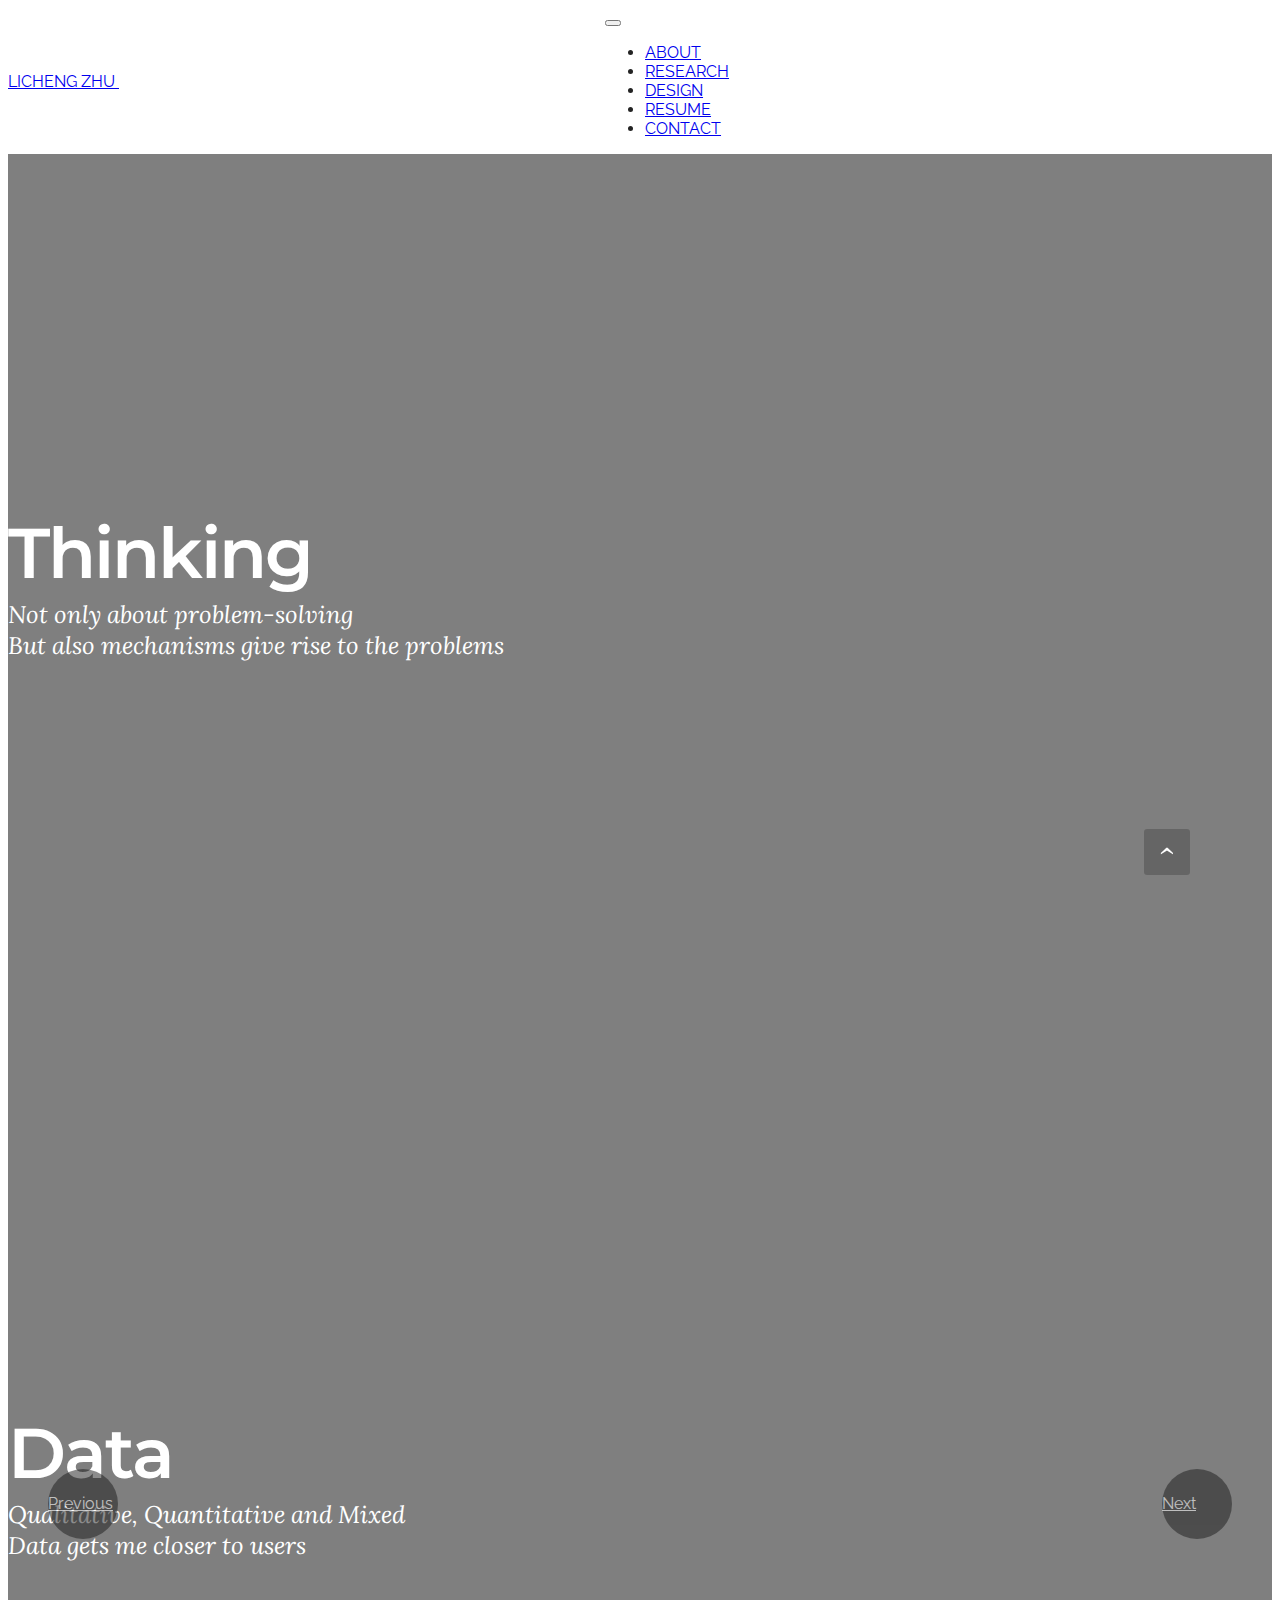
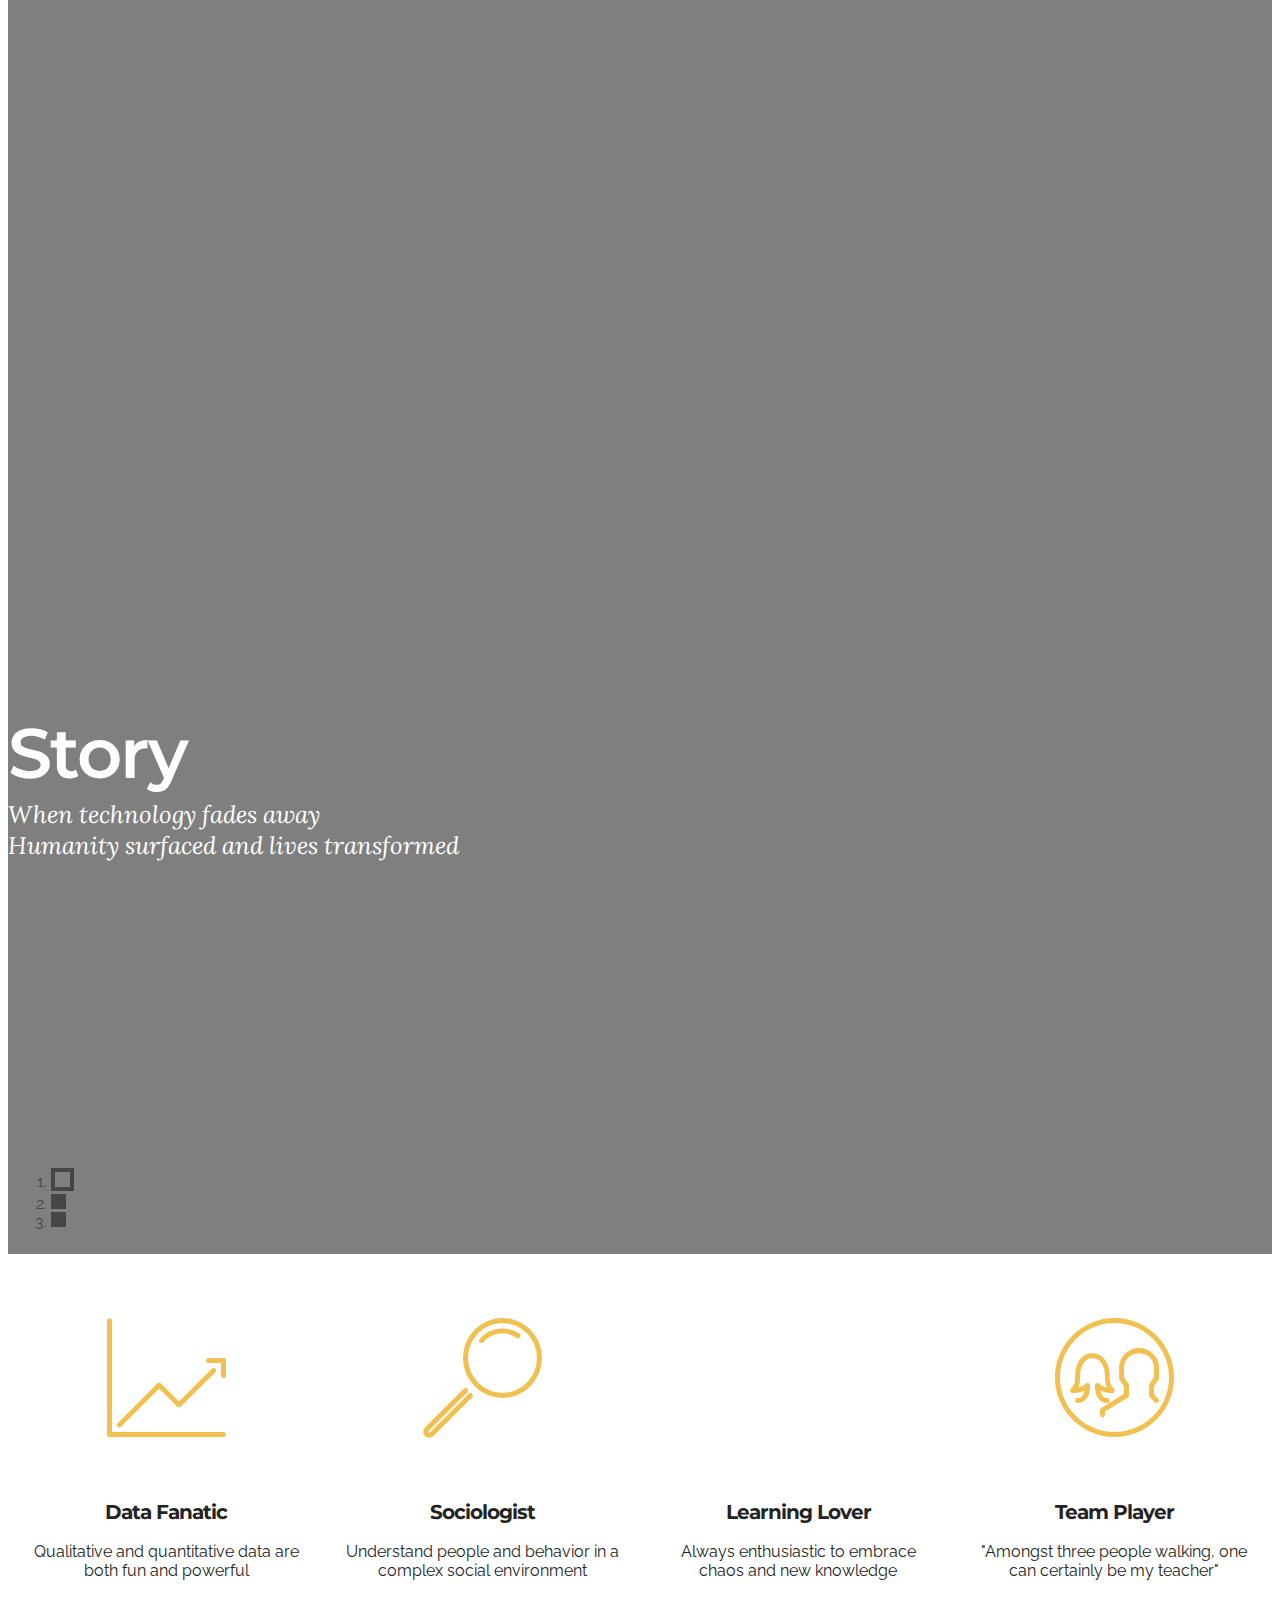
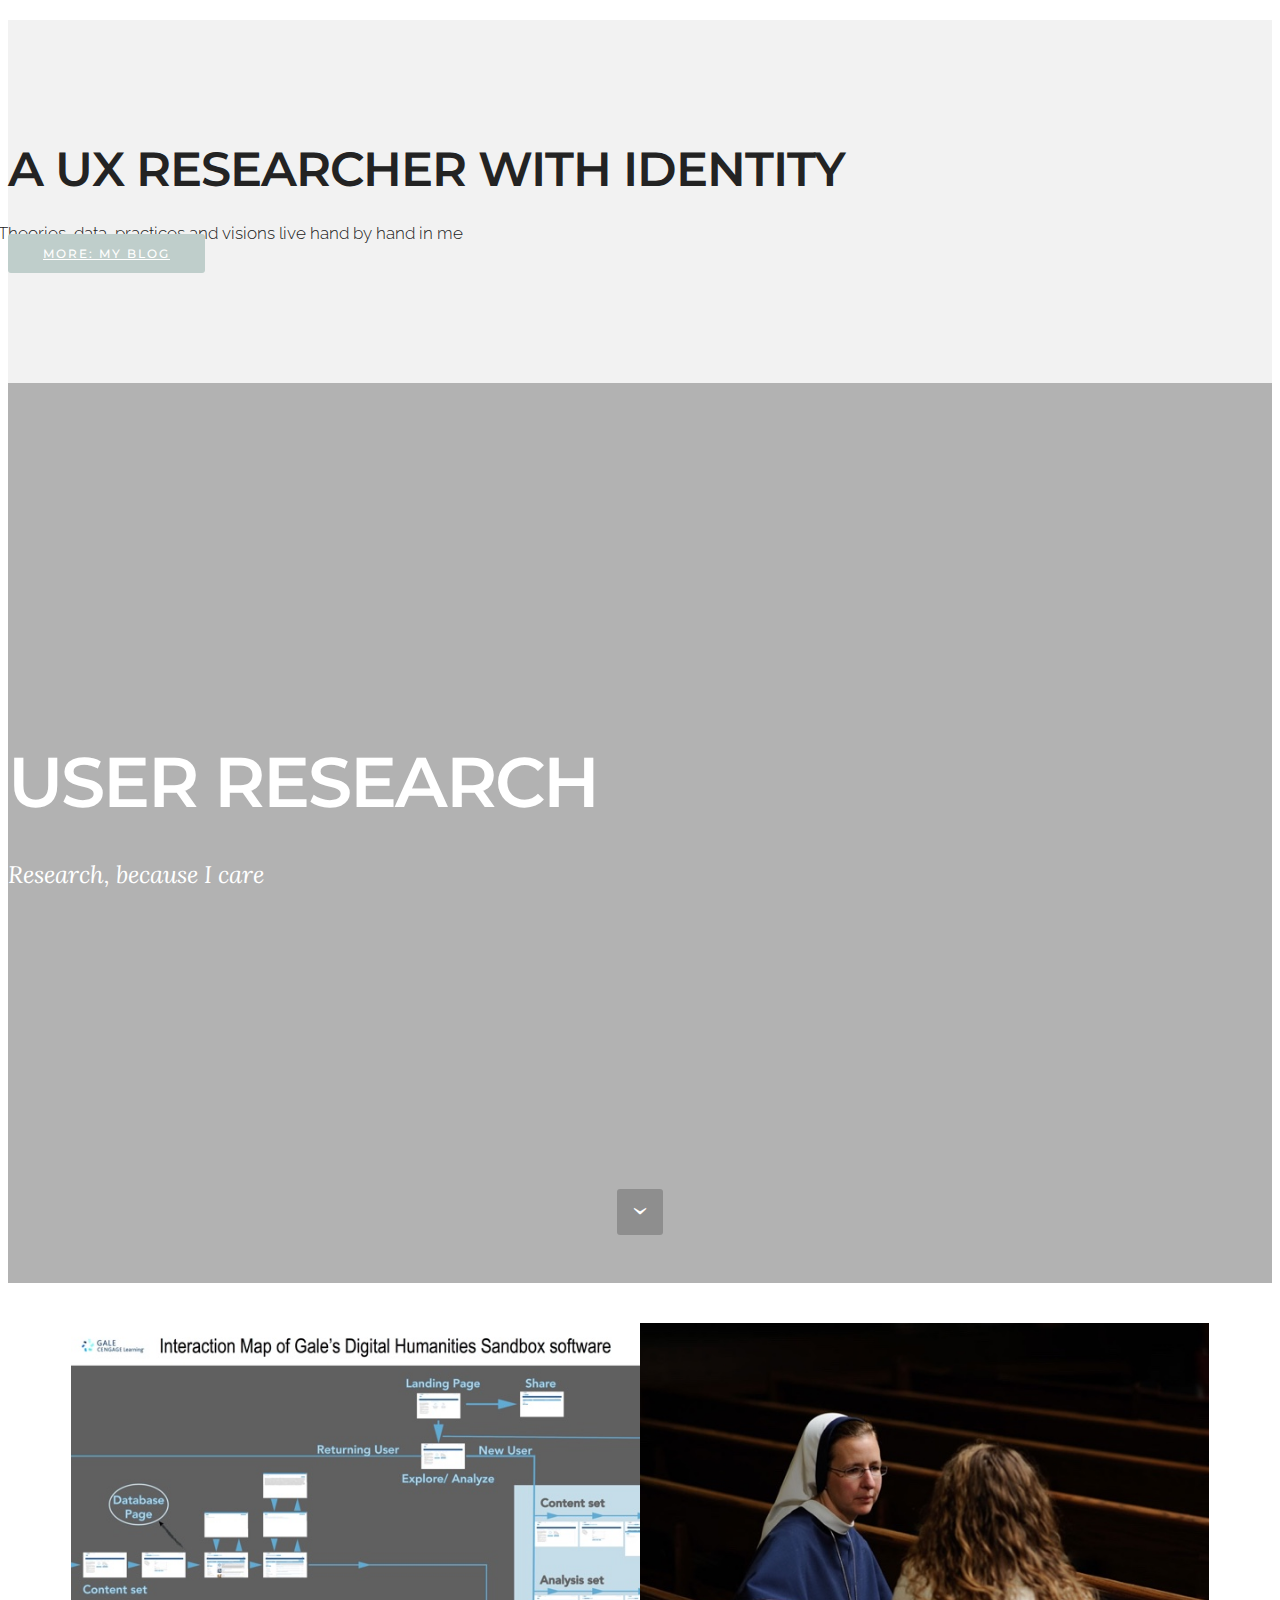
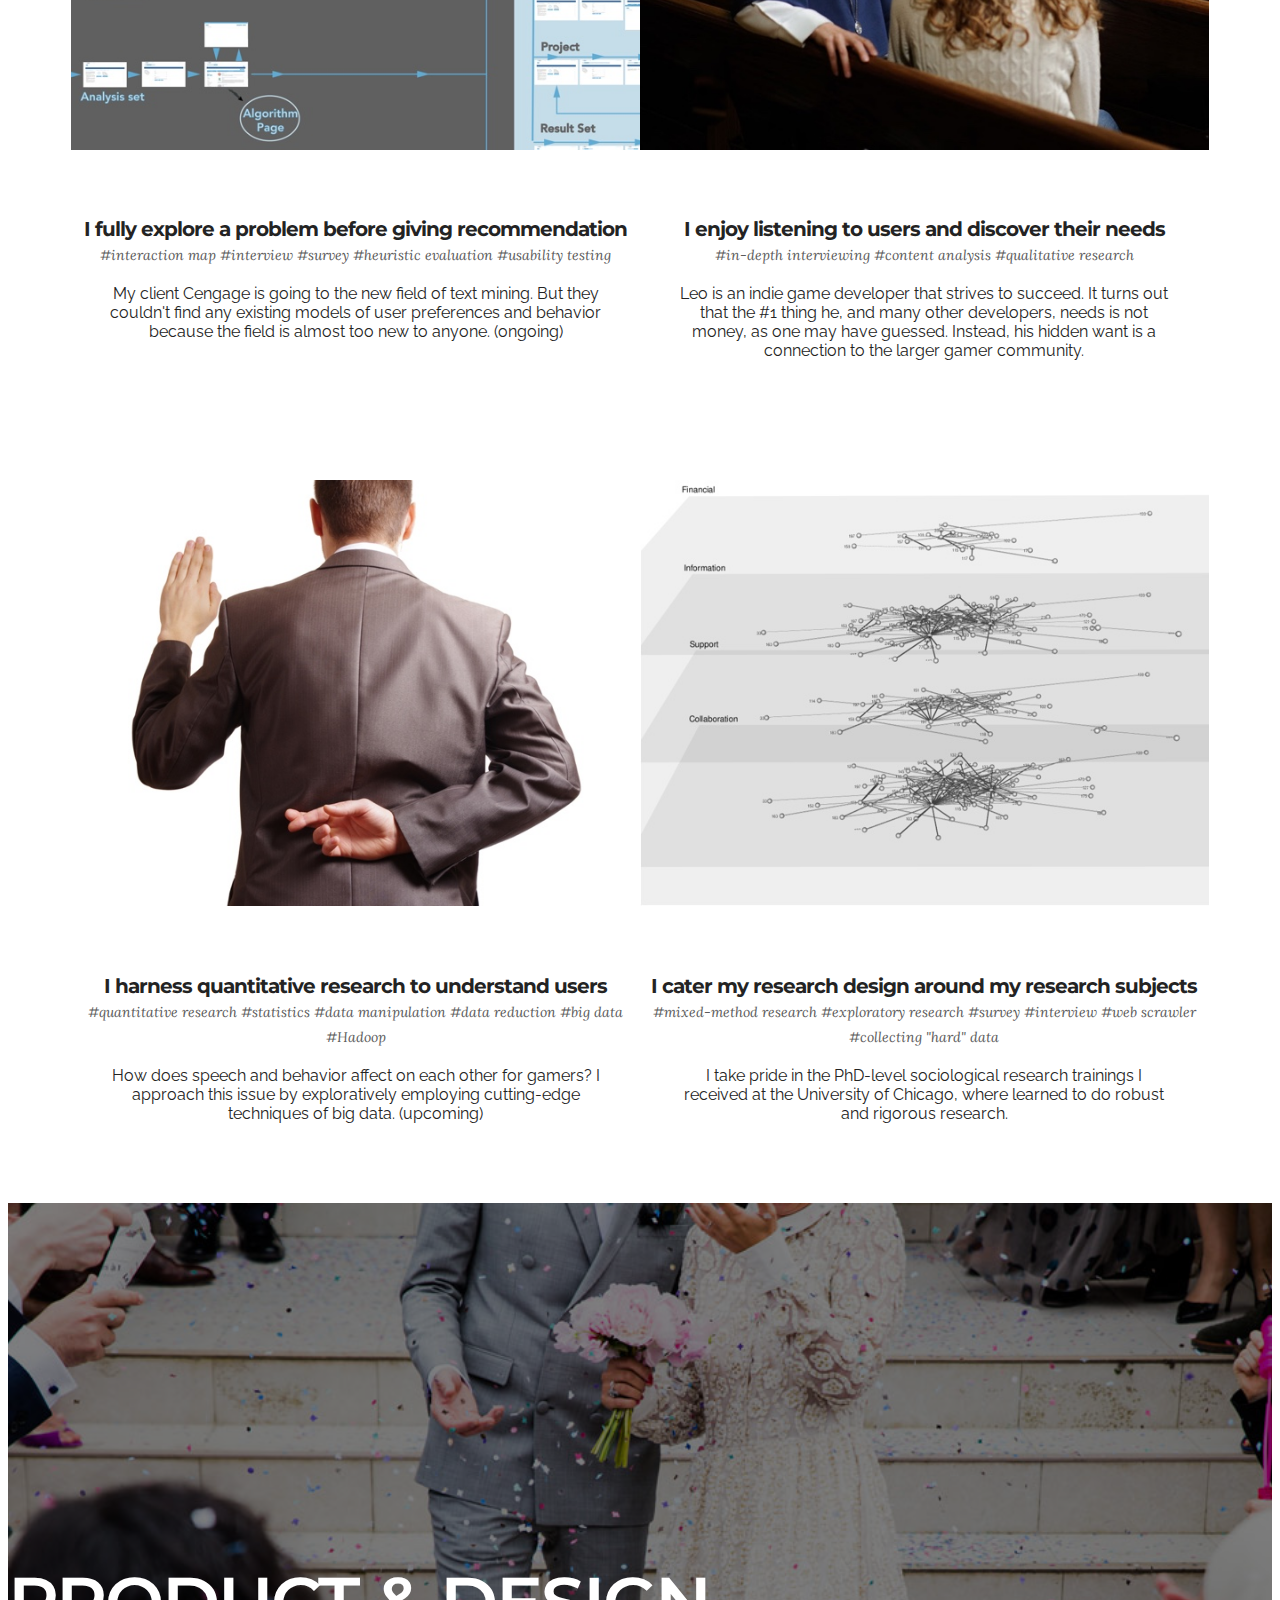
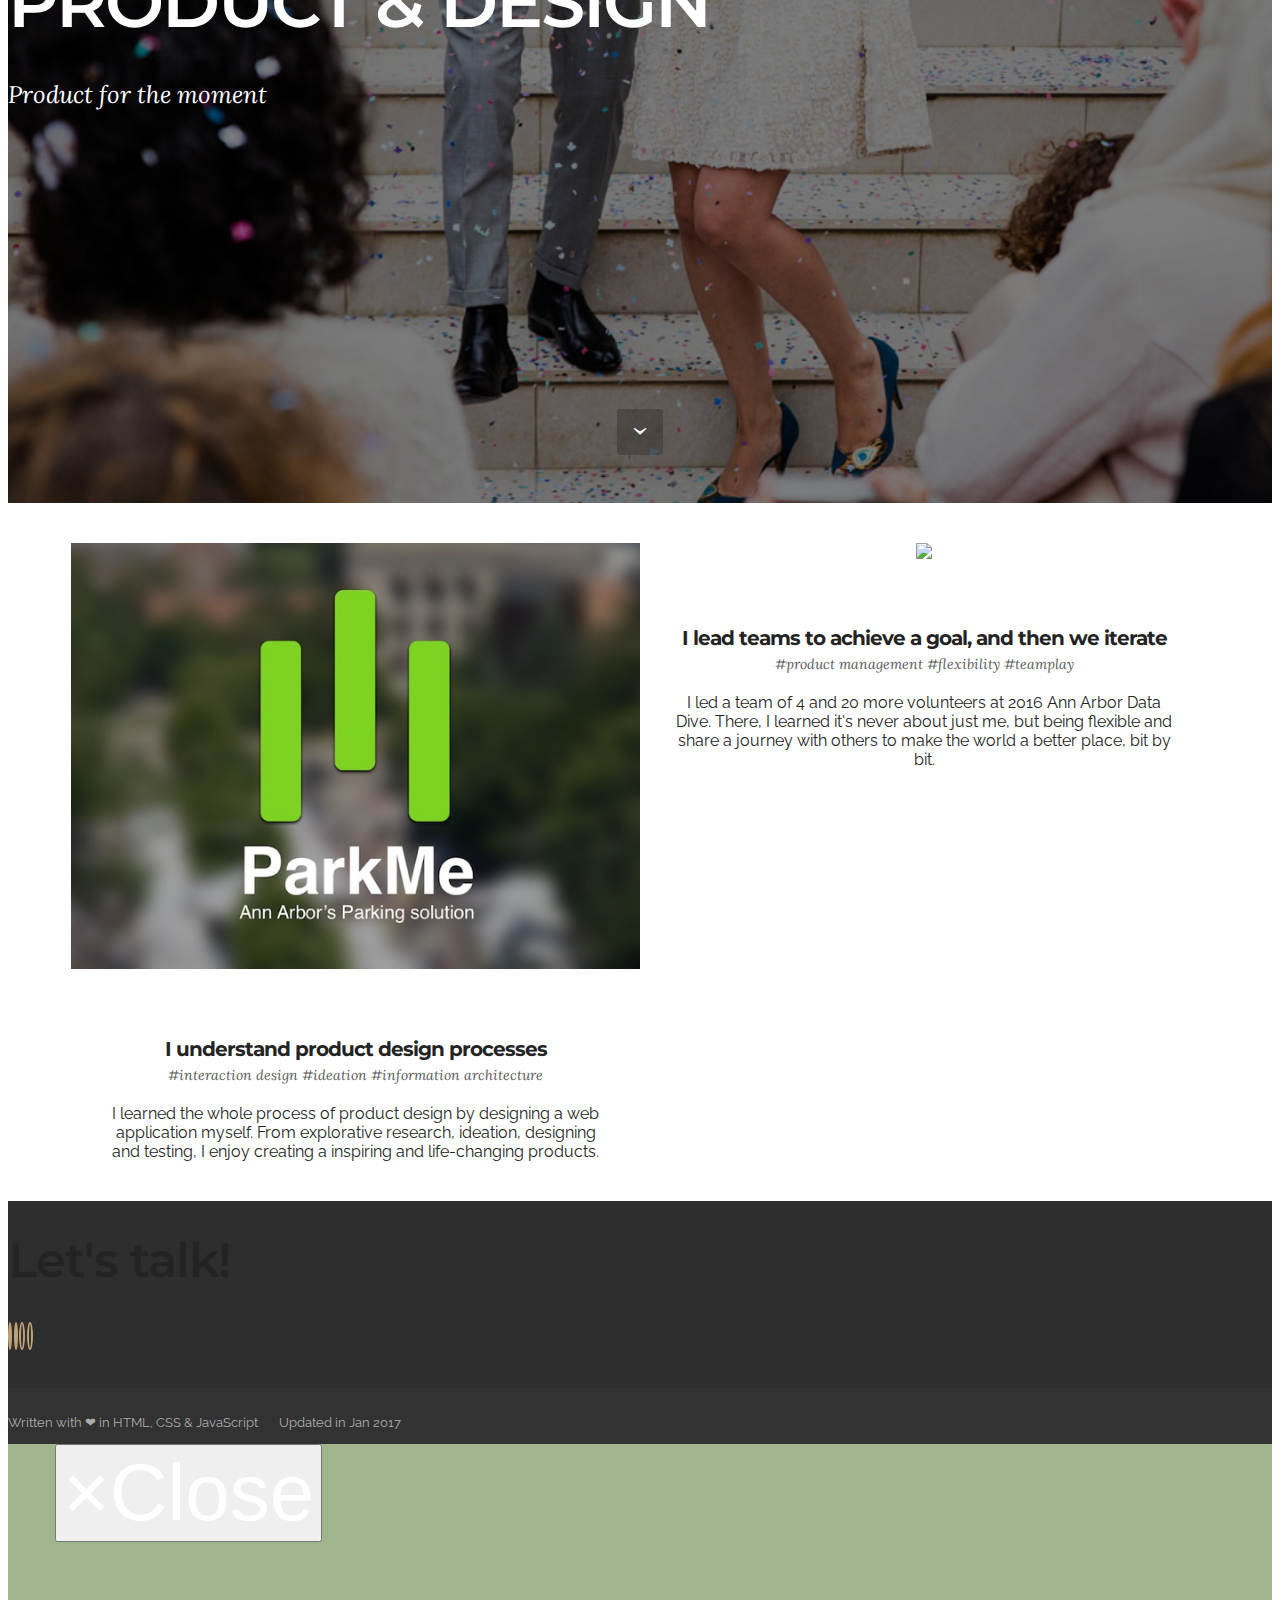
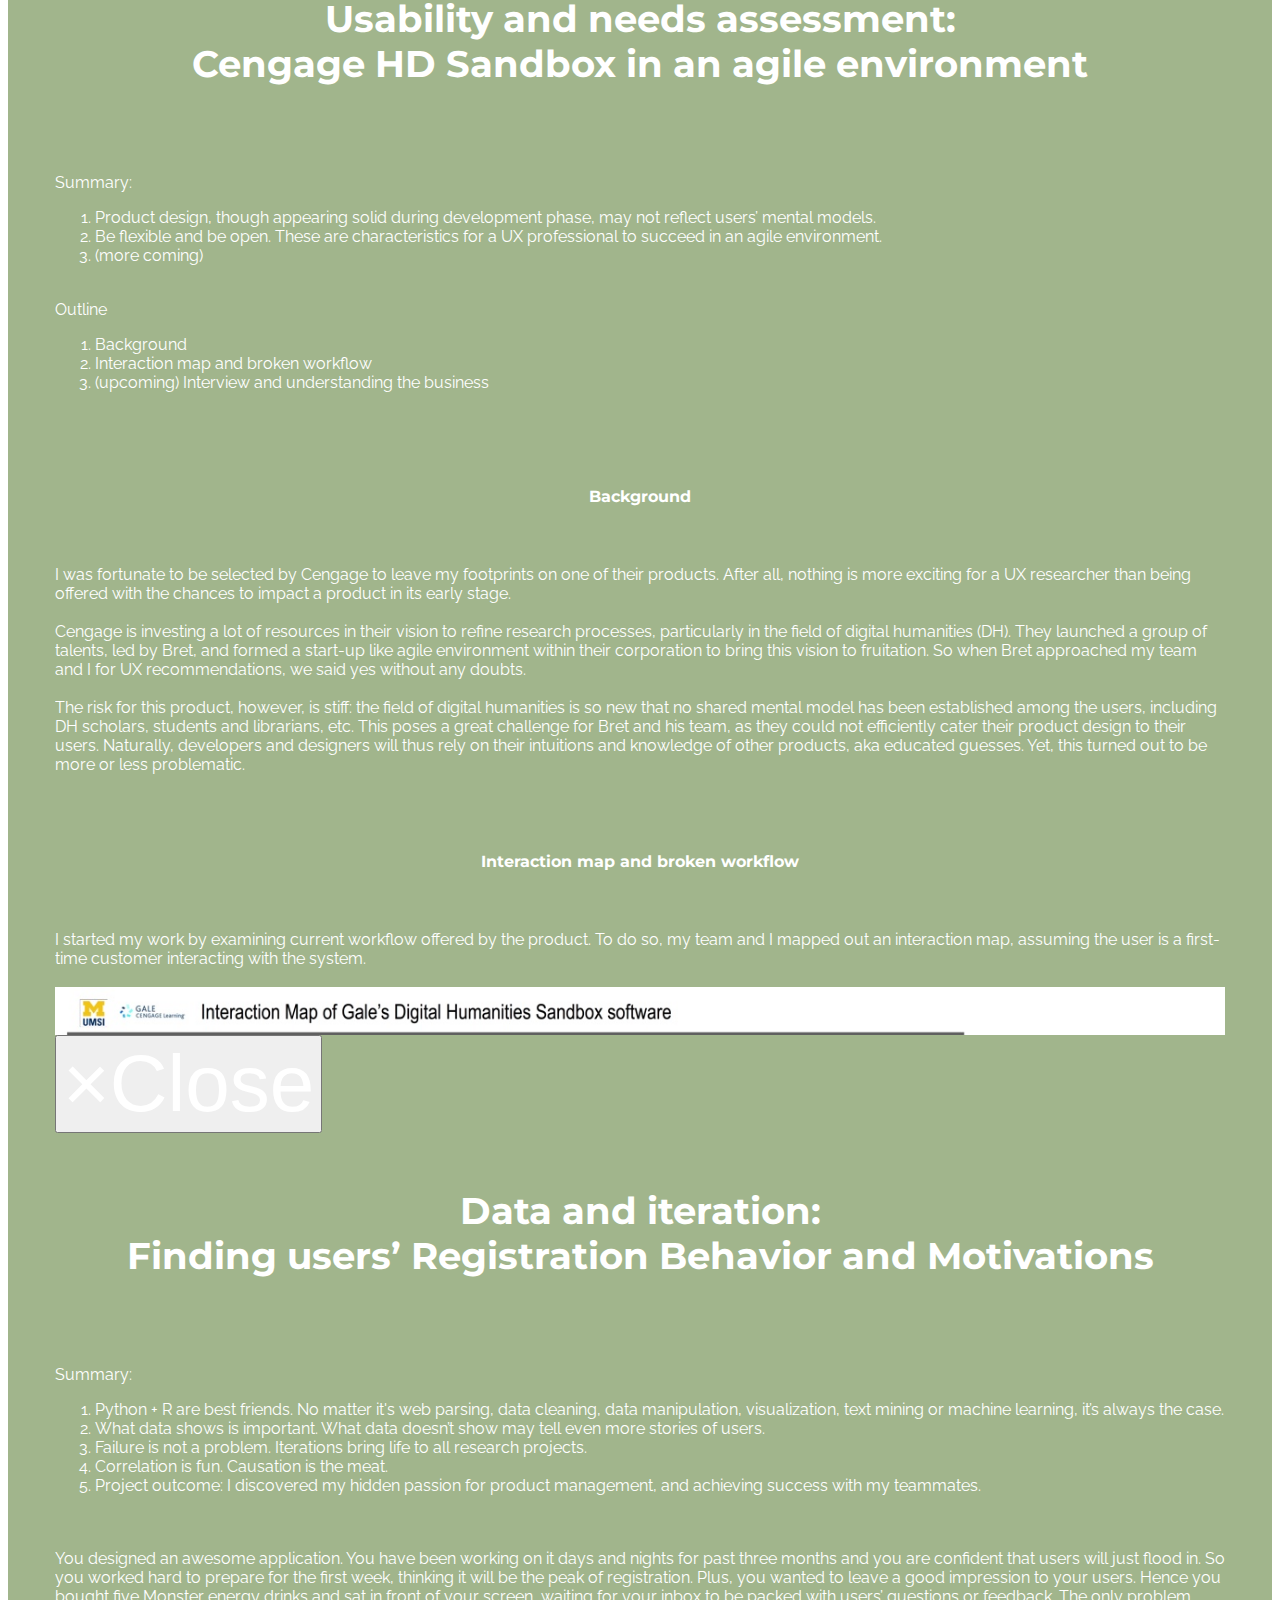
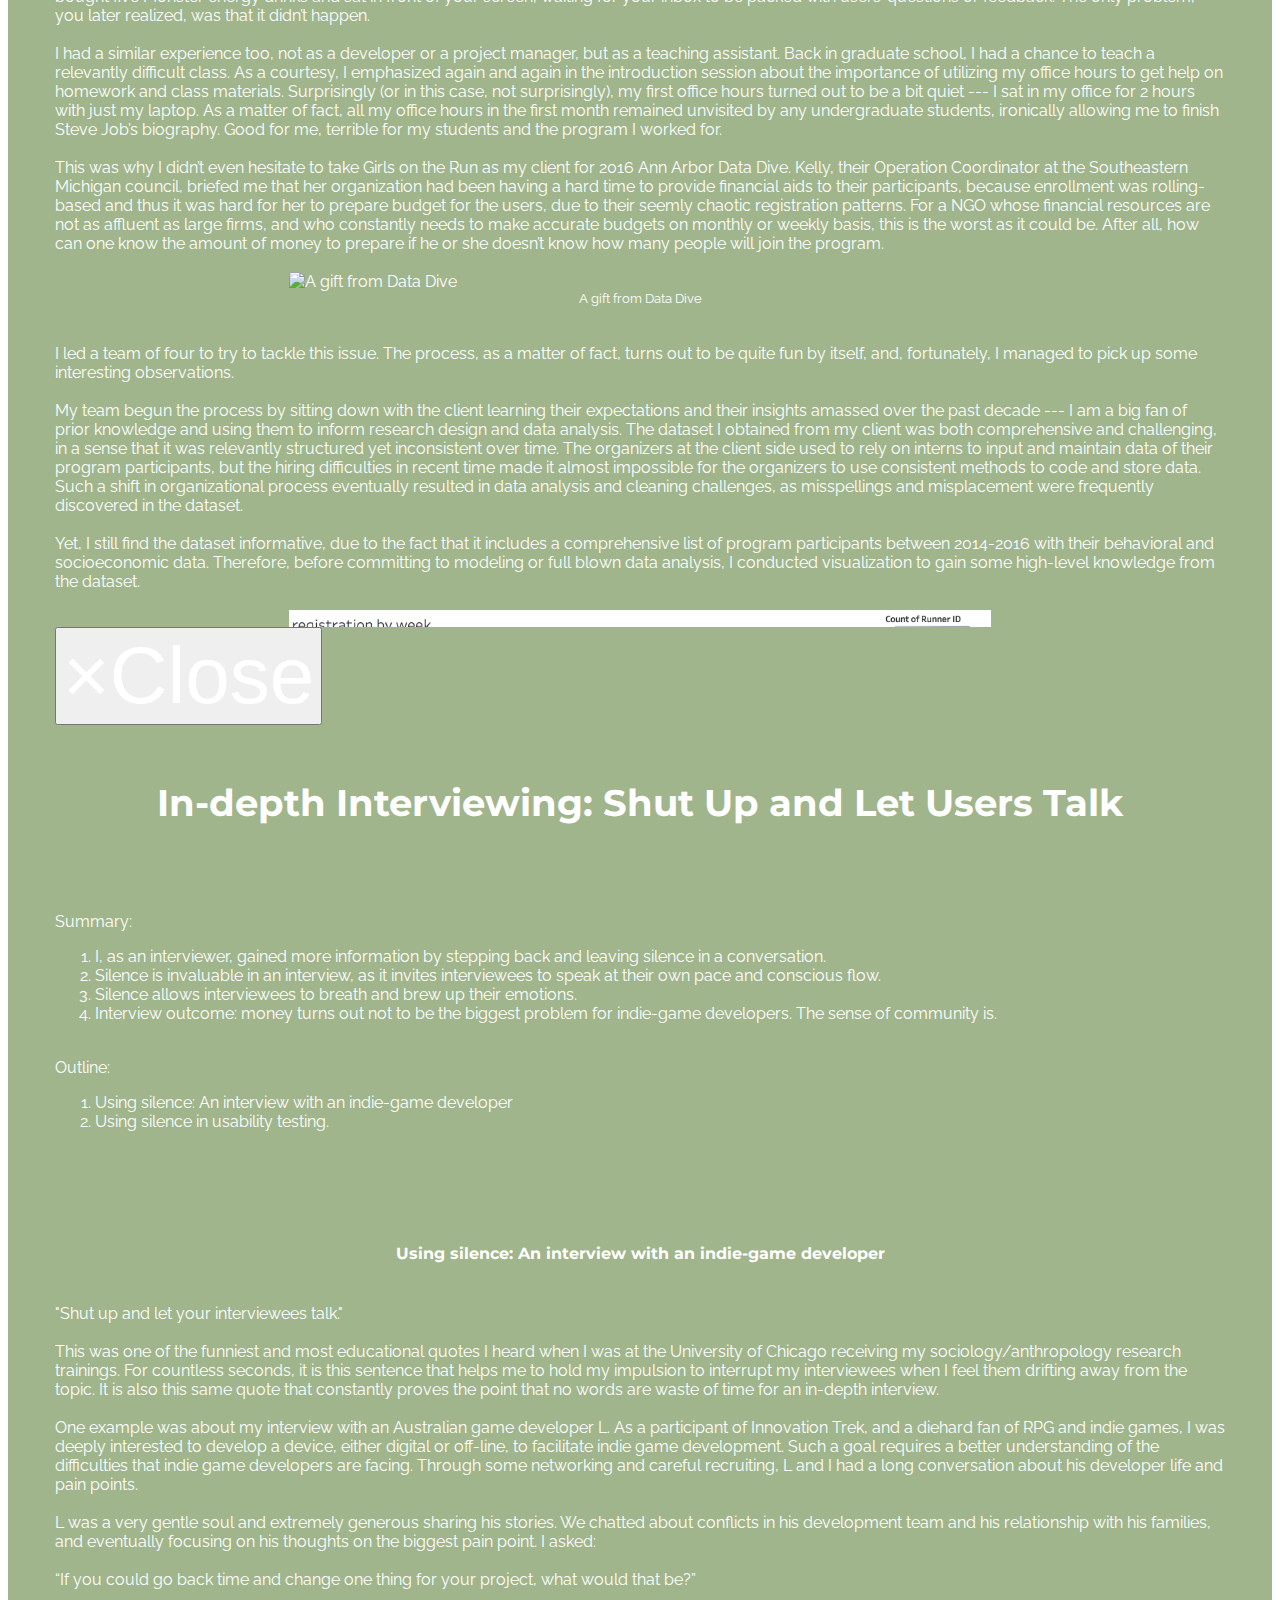
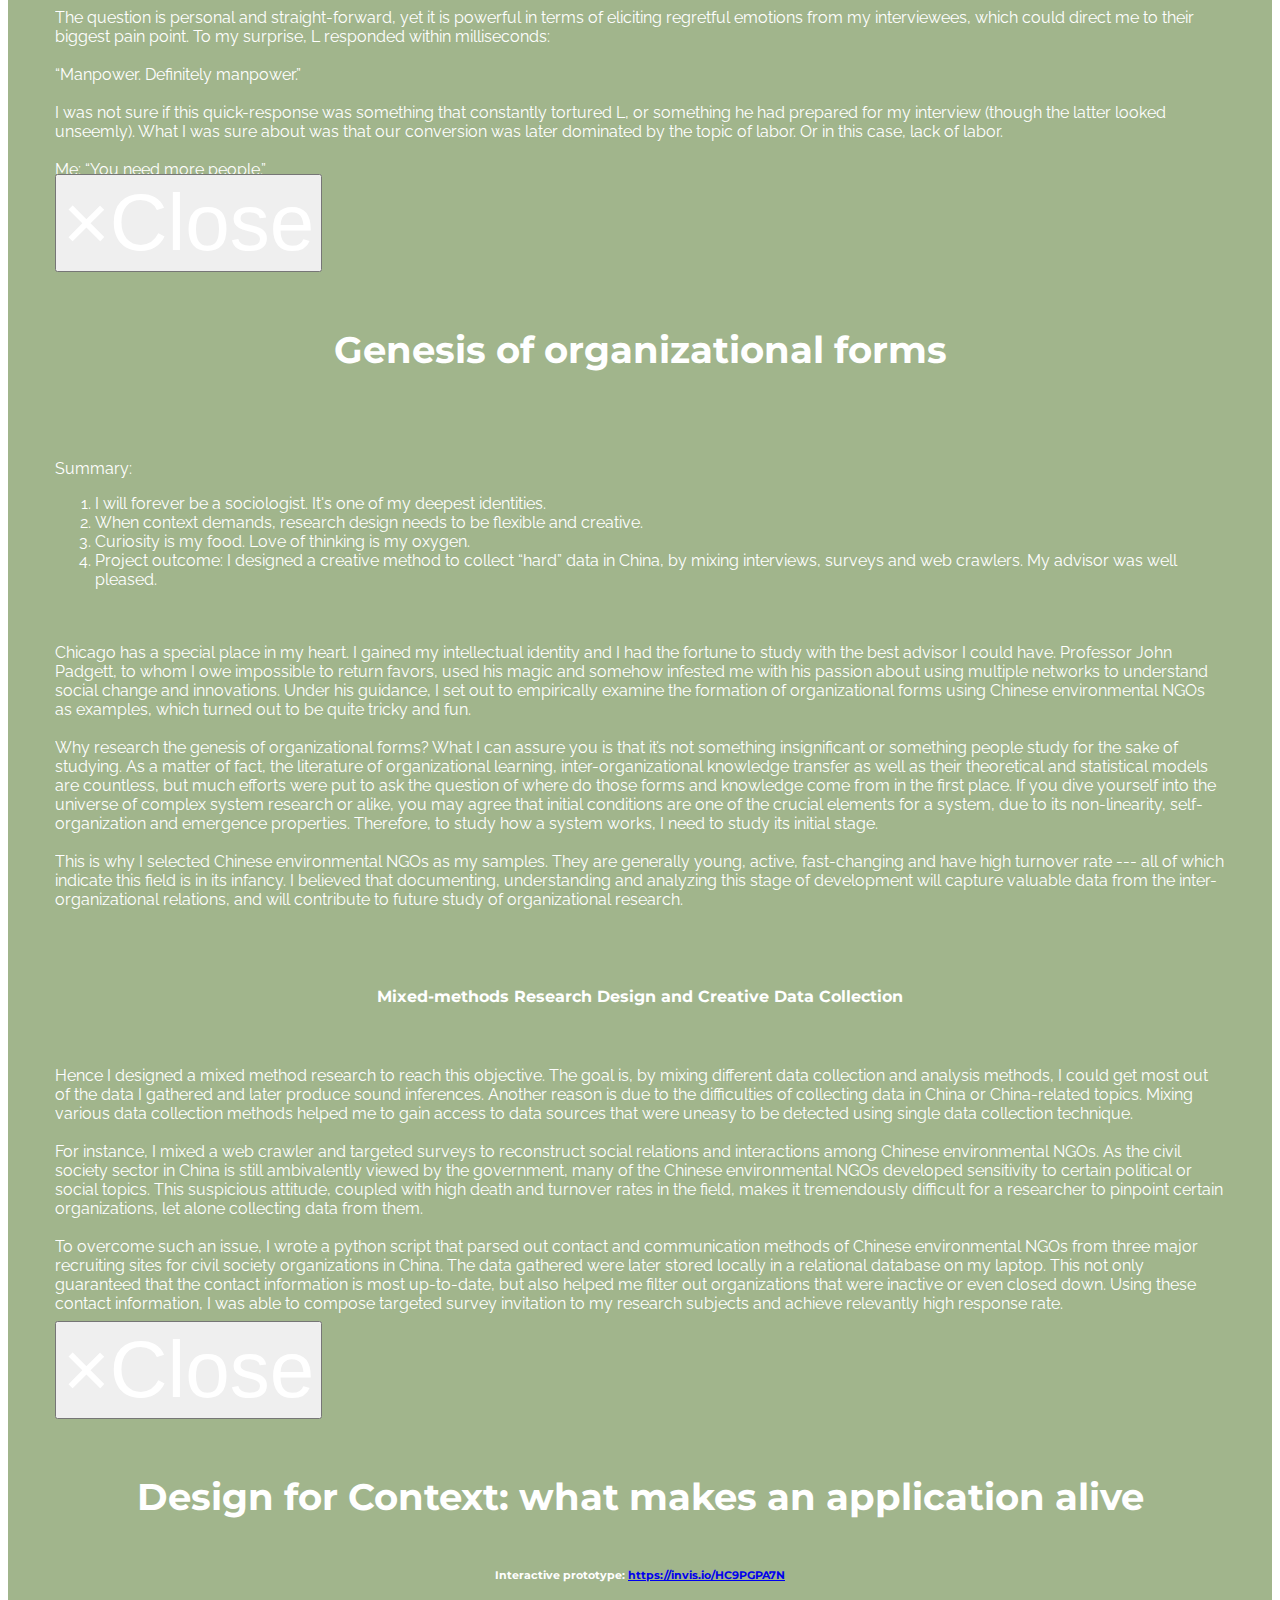
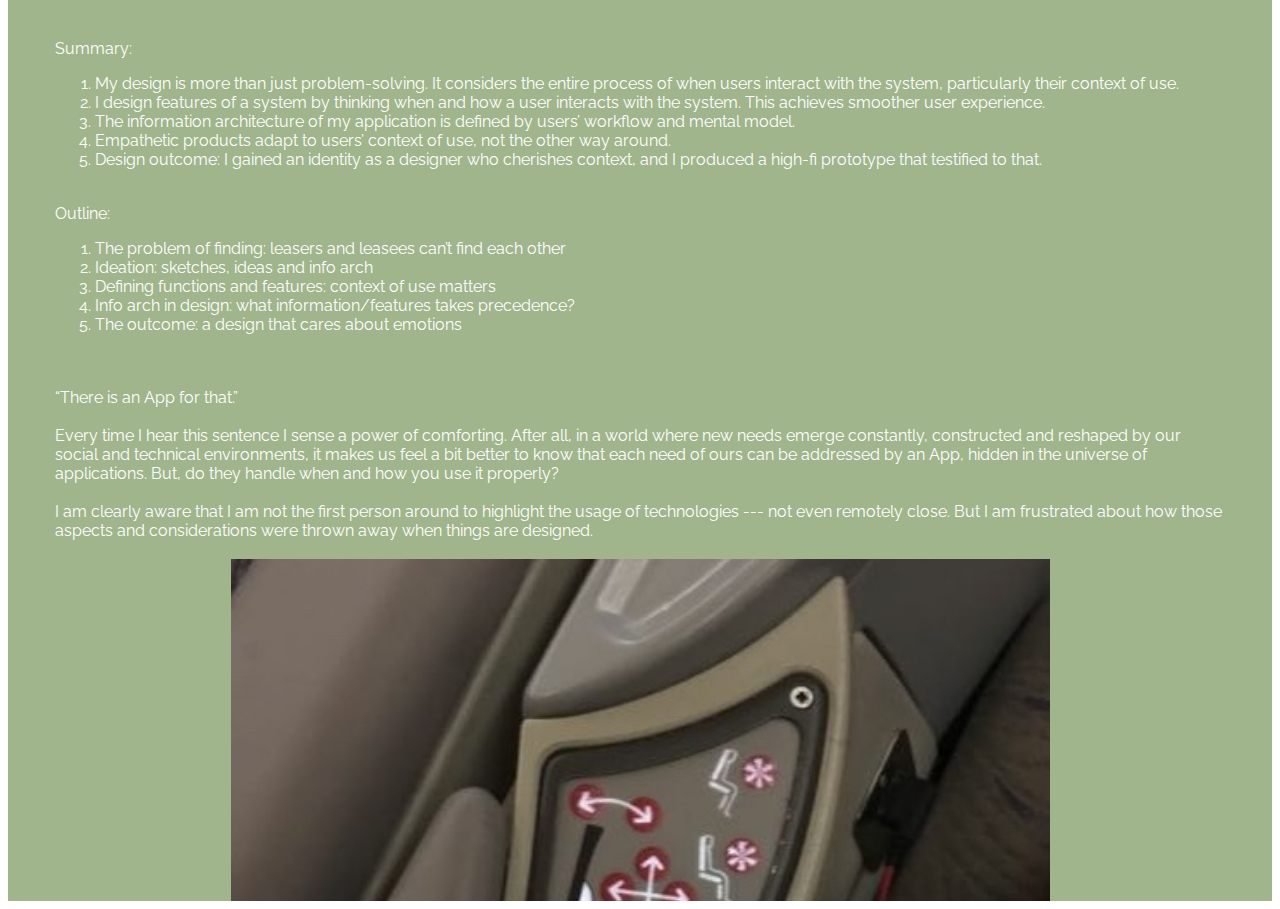
==== index.html @ 49c88c13 "format update" ====
<!DOCTYPE html>
<html>
<head>
  <meta charset="UTF-8">
  <meta http-equiv="X-UA-Compatible" content="IE=edge">
  <meta name="viewport" content="width=device-width, initial-scale=1">
  <meta name="description" content="">
  <title>UX Licheng</title>
  
  <link rel="stylesheet" type="text/css" href="css/image-filter.css">
  <link rel="stylesheet" href="https://fonts.googleapis.com/css?family=Lora:400,700,400italic,700italic&amp;subset=latin">
  <link rel="stylesheet" href="https://fonts.googleapis.com/css?family=Montserrat:400,700">
  <link rel="stylesheet" href="https://fonts.googleapis.com/css?family=Raleway:100,100i,200,200i,300,300i,400,400i,500,500i,600,600i,700,700i,800,800i,900,900i">
  <link rel="stylesheet" href="material/web/assets/mobirise-icons/mobirise-icons.css">
  <!-- <link rel="stylesheet" href="css/animate.css"> -->
  <link rel="stylesheet" href="css/material.css">
  <link rel="stylesheet" href="material/et-line-font-plugin/style.css">
  <link rel="stylesheet" href="material/tether/tether.min.css">
  <link rel="stylesheet" href="material/bootstrap/css/bootstrap.min.css">
  <link rel="stylesheet" href="material/animate.css/animate.min.css">
  <link rel="stylesheet" href="material/dropdown/css/style.css">
  <link rel="stylesheet" href="material/socicon/css/socicon.min.css">
  <link rel="stylesheet" href="css/theme-style.css">
  <link rel="stylesheet" href="css/additional.css" type="text/css">
  <link rel="stylesheet" type="text/css" href="css/modal.css">
  
  
  
</head>
<body>
<section id="ext_menu-3">

    <nav class="navbar navbar-dropdown bg-color transparent navbar-fixed-top">
        <div class="container">

            <div class="mbr-table">
                <div class="mbr-table-cell">

                    <div class="navbar-brand">
                        
                        <a class="navbar-caption" href="index.html">LICHENG ZHU&nbsp;</a>
                    </div>

                </div>
                <div class="mbr-table-cell">

                    <button class="navbar-toggler pull-xs-right hidden-md-up" type="button" data-toggle="collapse" data-target="#exCollapsingNavbar">
                        <div class="hamburger-icon"></div>
                    </button>

                    <ul class="nav-dropdown collapse pull-xs-right nav navbar-nav navbar-toggleable-sm" id="exCollapsingNavbar"><li class="nav-item"><a class="nav-link link" href="#about-section">ABOUT</a></li><li class="nav-item"><a class="nav-link link" href="#research">RESEARCH</a></li><li class="nav-item"><a class="nav-link link" href="#design">DESIGN</a></li><li class="nav-item"><a class="nav-link link" href="static/resume.pdf">RESUME</a></li><li class="nav-item"><a class="nav-link link" href="#contact-section">CONTACT</a></li></ul>
                    <button hidden="" class="navbar-toggler navbar-close" type="button" data-toggle="collapse" data-target="#exCollapsingNavbar">
                        <div class="close-icon"></div>
                    </button>

                </div>
            </div>

        </div>
    </nav>

</section>

<section class="engine"><a rel="external" href="">free html web building software download</a></section><section class="mbr-slider mbr-section mbr-section__container carousel slide mbr-section-nopadding mbr-after-navbar" data-ride="carousel" data-keyboard="false" data-wrap="true" data-pause="false" data-interval="5000" id="slider-4">
    <div>
        <div>
            <div>
                <ol class="carousel-indicators">
                    <li data-app-prevent-settings="" data-target="#slider-4" data-slide-to="0" class="active"></li><li data-app-prevent-settings="" data-target="#slider-4" data-slide-to="1"></li><li data-app-prevent-settings="" data-target="#slider-4" class="" data-slide-to="2"></li>
                </ol>
                <div class="carousel-inner" role="listbox">
                    <div class="mbr-section mbr-section-hero carousel-item dark center mbr-section-full active" data-bg-video-slide="false" style="background-image: url(img/library.png);">
                        <div class="mbr-table-cell">
                            <div class="mbr-overlay"></div>
                            <div class="container-slide container">
                                
                                <div class="row">
                                    <div class="col-md-8 col-md-offset-1">
                                        <h2 class="mbr-section-title display-1">Thinking</h2>
                                        <p class="mbr-section-lead lead">Not only about problem-solving<br>But also mechanisms give rise to the problems</p>

                                        
                                    </div>
                                </div>
                            </div>
                        </div>
                    </div><div class="mbr-section mbr-section-hero carousel-item dark center mbr-section-full" data-bg-video-slide="false" style="background-image: url(img/hands.jpg);">
                        <div class="mbr-table-cell">
                            <div class="mbr-overlay"></div>
                            <div class="container-slide container">
                                
                                <div class="row">
                                    <div class="col-md-8 col-md-offset-1">
                                        <h2 class="mbr-section-title display-1">Data</h2>
                                        <p class="mbr-section-lead lead">Qualitative, Quantitative and Mixed<br>Data gets me closer to users<br></p>

                                        
                                    </div>
                                </div>
                            </div>
                        </div>
                    </div><div class="mbr-section mbr-section-hero carousel-item dark center mbr-section-full" data-bg-video-slide="false" style="background-image: url(img/laugh.jpg);">
                        <div class="mbr-table-cell">
                            <div class="mbr-overlay"></div>
                            <div class="container-slide container">
                                
                                <div class="row">
                                    <div class="col-md-8 col-md-offset-1">
                                        <h2 class="mbr-section-title display-1">Story</h2>
                                        <p class="mbr-section-lead lead">When technology fades away<br>Humanity surfaced and lives transformed&nbsp;<br></p>

                                        
                                    </div>
                                </div>
                            </div>
                        </div>
                    </div>
                </div>

                <a data-app-prevent-settings="" class="left carousel-control" role="button" data-slide="prev" href="#slider-4">
                    <span class="icon-prev" aria-hidden="true"></span>
                    <span class="sr-only">Previous</span>
                </a>
                <a data-app-prevent-settings="" class="right carousel-control" role="button" data-slide="next" href="#slider-4">
                    <span class="icon-next" aria-hidden="true"></span>
                    <span class="sr-only">Next</span>
                </a>
            </div>
        </div>
    </div>
</section>


<section class="mbr-cards mbr-section mbr-section-nopadding" id="about-section" style="background-color: rgb(255, 255, 255);">

    <div class="mbr-cards-row row">
        <div class="mbr-cards-col col-xs-12 col-lg-3" style="padding-top: 40px; padding-bottom: 40px;">
            <div class="container">
              <div class="card cart-block">
                  <div class="card-img"><span class="mbri-growing-chart mbr-iconfont mbr-iconfont-features3"></span></div>
                  <div class="card-block">
                    <h4 class="card-title">Data Fanatic</h4>
                    
                    <p class="card-text">Qualitative and quantitative data are both fun and powerful</p>
                    
                    </div>
                </div>
            </div>
        </div>
        <div class="mbr-cards-col col-xs-12 col-lg-3" style="padding-top: 40px; padding-bottom: 40px;">
            <div class="container">
                <div class="card cart-block">
                    <div class="card-img"><span class="mbri-search mbr-iconfont mbr-iconfont-features3"></span></div>
                    <div class="card-block">
                        <h4 class="card-title">Sociologist</h4>
                        
                        <p class="card-text">Understand people and behavior in a complex social environment</p>
                        
                    </div>
                </div>
            </div>
        </div>
        <div class="mbr-cards-col col-xs-12 col-lg-3" style="padding-top: 40px; padding-bottom: 40px;">
            <div class="container">
                <div class="card cart-block">
                    <div class="card-img"><span class="etl-icon icon-book-open mbr-iconfont mbr-iconfont-features3"></span></div>
                    <div class="card-block">
                        <h4 class="card-title">Learning Lover</h4>
                        
                        <p class="card-text">Always enthusiastic&nbsp;to embrace chaos and new knowledge</p>
                        
                    </div>
                </div>
            </div>
        </div>
        <div class="mbr-cards-col col-xs-12 col-lg-3" style="padding-top: 40px; padding-bottom: 40px;">
            <div class="container">
                <div class="card cart-block">
                    <div class="card-img"><span class="mbri-users mbr-iconfont mbr-iconfont-features3"></span></div>
                    <div class="card-block">
                        <h4 class="card-title">Team Player</h4>
                        
                        <p class="card-text">"Amongst three people walking, one can certainly be my teacher"</p>
                        
                    </div>
                </div>
            </div>
        </div>
        
        
    </div>
</section>

<section class="mbr-section article" id="about-identity" style="background-color: rgb(242, 242, 242); padding-top: 120px; padding-bottom: 120px;">

    
    <div class="container">
        <div class="row">
            <div class="col-md-8 col-md-offset-2 text-xs-center">
                <h3 class="mbr-section-title display-2">A UX RESEARCHER WITH IDENTITY</h3>
                <div class="lead">
                    <p style="margin-left: -10px; margin-right: -10px">
                        <!-- Define challenges | Explore solutions | Generate insights | Design research | Collect feedback &nbsp; <br> -->
                        Theories, data, practices and visions live hand by hand in me
                    </p>
                </div>
                <div><a class="btn btn-secondary" href="https://lichengzhu.github.io/blog/" target="_blank">MORE: MY BLOG</a></div>
            </div>
        </div>
    </div>

</section>

<!-- Introduction section to Personal Blog -->
<!-- <section class="mbr-section" id="msg-box5-k" style="background-color: rgb(255, 255, 255); padding-top: 0px; padding-bottom: 0px;">
    <div class="container">
        <div class="row">
            <div class="mbr-table-md-up">
              <div class="mbr-table-cell col-md-5 text-xs-center text-md-right content-size">
                  <h3 class="mbr-section-title display-2">SOLID COLOR INTRO WITH IMAGE</h3>
                  <div class="lead">

                    <p>Solid color intro with an image on the right side. Also this block has no paddings.</p>

                  </div>
                  <div><a class="btn btn-primary" href="" style="margin-bottom: 30px;">My Blog</a></div>
              </div>


              <div class="mbr-table-cell mbr-left-padding-md-up mbr-valign-top col-md-7 image-size" style="width: 50%;">
                  <div class="mbr-figure"><img src="assets/images/desktop.jpg"></div>
              </div>

            </div>
        </div>
    </div>
</section> -->

<!-- Research Section -->
<section class="mbr-section mbr-section-hero mbr-section-full mbr-parallax-background mbr-section-with-arrow" id="research" style="background-image: url(img/tailor.jpg);">

    <div class="mbr-overlay" style="opacity: 0.3; background-color: rgb(0, 0, 0);"></div>

    <div class="mbr-table-cell">

        <div class="container">
            <div class="row">
                <div class="mbr-section col-md-10 col-md-offset-1 text-xs-center">

                    <h1 class="mbr-section-title display-1">USER RESEARCH</h1>
                    <p class="mbr-section-lead lead"><br>Research, because I care</p>
                    
                </div>
            </div>
        </div>
    </div>

    <div class="mbr-arrow mbr-arrow-floating" aria-hidden="true"><a href="#research-projects"><i class="mbr-arrow-icon"></i></a></div>

</section>

<section class="mbr-cards mbr-section mbr-section-nopadding" id="research-projects" style="background-color: rgb(255, 255, 255); padding-left: 5%; padding-right: 5%;">

    <div class="mbr-cards-row row">
        <div class="mbr-cards-col col-xs-12 col-lg-6" style="padding-top: 40px; padding-bottom: 40px;">
            <div class="container">
              <div class="card cart-block">
                  <div class="card-img">
                    <img src="img/interaction-map-thumbnail.jpg" class="card-img-top" data-toggle="modal" data-target="#cengage" id="card-img-base">
                    <!-- <p class="img-text">&#9906;</p> -->
                  </div>
                  <div class="card-block">
                    <h4 class="card-title">I fully explore a problem before giving recommendation</h4>
                    <h5 class="card-subtitle">#interaction map #interview #survey #heuristic evaluation #usability testing</h5>
                    <p class="card-text">My client Cengage is going to the new field of text mining. But they couldn't find any existing models of user preferences and behavior because the field is almost too new to anyone. (ongoing)</p>
                    
                    </div>
                </div>
            </div>
        </div>
        <div class="mbr-cards-col col-xs-12 col-lg-6" style="padding-top: 40px; padding-bottom: 40px;">
            <div class="container">
                <div class="card cart-block">
                    <div class="card-img">
                        <img src="img/shut-up.jpg" class="card-img-top" data-toggle="modal" data-target="#shut-up">
                        <!-- <p class="img-text">&#9906;</p> -->
                    </div>
                    <div class="card-block">
                        <h4 class="card-title">I enjoy listening to users and discover their needs</h4>
                        <h5 class="card-subtitle">#in-depth interviewing #content analysis #qualitative research</h5>
                        <p class="card-text">Leo is an indie game developer that strives to succeed. It turns out that the #1 thing he, and many other developers, needs is not money, as one may have guessed. Instead, his hidden want is a connection to the larger gamer community.</p>
                        
                    </div>
                </div>
            </div>
        </div>
    </div>
    <!-- <div class="wraptocenter">
        <div><a class="btn btn-secondary" id="research-toggle" style="margin-bottom: 40px;">MORE</a></div>
    </div> -->
    <!-- <div class="mbr-cards-row row research-hide"> -->
    <div class="mbr-cards-row row">
        <div class="mbr-cards-col col-xs-12 col-lg-6" style="padding-top: 80px; padding-bottom: 80px;">
            <div class="container">
                <div class="card cart-block">
                    <div class="card-img"><img src="img/behind-the-back.jpg" class="card-img-top" data-toggle="modal" data-target="#game-research"></div>
                    <div class="card-block">
                        <h4 class="card-title">I harness quantitative research to understand users</h4>
                        <h5 class="card-subtitle">#quantitative research #statistics #data manipulation #data reduction #big data #Hadoop</h5>
                        <p class="card-text">How does speech and behavior affect on each other for gamers? I approach this issue by exploratively employing cutting-edge techniques of big data. (upcoming)</p>
                        
                    </div>
                </div>
            </div>
        </div>
        <div class="mbr-cards-col col-xs-12 col-lg-6" style="padding-top: 80px; padding-bottom: 80px;">
            <div class="container">
                <div class="card cart-block">
                    <div class="card-img"><img src="img/network-multiple.jpg" class="card-img-top" data-toggle="modal" data-target="#organizational-form"></div>
                    <div class="card-block">
                        <h4 class="card-title">I cater my research design around my research subjects</h4>
                        <h5 class="card-subtitle">#mixed-method research #exploratory research #survey #interview #web scrawler #collecting "hard" data</h5>
                        <p class="card-text">I take pride in the PhD-level sociological research trainings I received at the University of Chicago, where learned to do robust and rigorous research.</p>
                        
                    </div>
                </div>
            </div>
        </div>


</section>

<section class="mbr-section mbr-section-hero mbr-section-full mbr-parallax-background mbr-section-with-arrow" id="design" style="background-image: url(img/wedding2.jpg);">

    <div class="mbr-overlay" style="opacity: 0.5; background-color: rgb(0, 0, 0);"></div>

    <div class="mbr-table-cell">

        <div class="container">
            <div class="row">
                <div class="mbr-section col-md-10 col-md-offset-1 text-xs-center">

                    <h1 class="mbr-section-title display-1">PRODUCT &amp; DESIGN</h1>
                    <p class="mbr-section-lead lead"><br>Product for the moment</p>
                    
                </div>
            </div>
        </div>
    </div>

    <div class="mbr-arrow mbr-arrow-floating" aria-hidden="true"><a href="#design-projects"><i class="mbr-arrow-icon"></i></a></div>

</section>

<section class="mbr-cards mbr-section mbr-section-nopadding" id="design-projects" style="background-color: rgb(255, 255, 255); padding-left: 5%; padding-right: 5%;">

    <div class="mbr-cards-row row" id="Design">
        <div class="mbr-cards-col col-xs-12 col-lg-6" style="padding-top: 40px; padding-bottom: 40px;">
            <div class="container">
              <div class="card cart-block">
                  <div class="card-img">
                    <img src="img/ParkMe.jpg" class="card-img-top" data-toggle="modal" data-target="#park-me">
                  </div>
                  <div class="card-block">
                    <h4 class="card-title">I understand product design processes</h4>
                    <h5 class="card-subtitle">#interaction design #ideation #information architecture</h5>
                    <p class="card-text">I learned the whole process of product design by designing a web application myself. From explorative research, ideation, designing and testing, I enjoy creating a inspiring and life-changing products.</p>
                    
                    </div>
                </div>
            </div>
        </div>

        <div class="mbr-cards-col col-xs-12 col-lg-6" style="padding-top: 40px; padding-bottom: 40px;" data-target="#datadive">
            <div class="container">
              <div class="card cart-block">
                  <div class="card-img"><img src="img/data-dive-cup.jpg" class="card-img-top" data-toggle="modal" data-target="#datadive"></div>
                  <div class="card-block">
                    <h4 class="card-title">I lead teams to achieve a goal, and then we iterate</h4>
                    <h5 class="card-subtitle">#product management #flexibility #teamplay</h5>
                    <p class="card-text">I led a team of 4 and 20 more volunteers at 2016 Ann Arbor Data Dive. There, I learned it's never about just me, but being flexible and share a journey with others to make the world a better place, bit by bit.</p>
                    
                    </div>
                </div>
            </div>
        </div>


        <!-- <div class="mbr-cards-col col-xs-12 col-lg-6" style="padding-top: 40px; padding-bottom: 40px;">
            <div class="container special-project">
                <div class="card cart-block">
                    <div class="card-img">
                        <img src="img/visual-main.jpg" class="card-img-top" data-toggle="modal" data-target="#visual">
                    </div>
                    <div class="card-block">
                        <h4 class="card-title">(upcoming) Graphic design and visual communication</h4>
                        
                        <p class="card-text">I never overlook the power of visual communications: Establishing credibility, persuasion and spread love.</p>
                        
                    </div>
                </div>
            </div>
        </div> -->

        <!-- <div class="wraptocenter">
            <div><a class="btn btn-primary" id="design-toggle" style="margin-bottom: 20px;">MORE</a></div>
        </div> -->
        
        
        
        
    </div>
</section>

<section class="mbr-section mbr-section-md-padding" id="contact-section" style="background-color: rgb(46, 46, 46); padding-top: 30px; padding-bottom: 30px;">
    
    <div class="container">
        <div class="row">
            <div class="col-md-8 col-md-offset-2 text-xs-center">
                <h5 class="mbr-section-title display-2">Let's talk!</h5>
                <div id="btn-social">
                    <a class="btn btn-social" title="Twitter" target="_blank" href="https://twitter.com/licheng_zhu"><i class="socicon socicon-twitter"></i></a>       
                    <a class="btn btn-social" title="LinkedIn" target="_blank" href="https://www.linkedin.com/in/lichengzhu"><i class="socicon socicon-linkedin"></i></a> 
                    <a class="btn btn-social" title="VKontakte" target="_blank" href="mailto:lichengzhu@outlook.com"><span class="socicon socicon-mail mbr-iconfont mbr-iconfont-btn"></span></a> 
                    <a class="btn btn-social" title="Odnoklassniki" target="_blank" href="https://github.com/lichengzhu"><span class="socicon socicon-github mbr-iconfont mbr-iconfont-btn"></span></a>
                </div>
            </div>
        </div>
    </div>
</section>

<footer class="mbr-small-footer mbr-section mbr-section-nopadding" id="footer1-b" style="background-color: rgb(50, 50, 50); padding-top: 0.875rem; padding-bottom: 0.875rem;">
    
    <div class="container">
        <p class="text-xs-center">Written with ❤ in HTML, CSS &amp; JavaScript &nbsp; &nbsp; &nbsp; Updated in Jan 2017</p>
    </div>
</footer>

<!-- Modal fullscreen -->
<!-- Research -->

<div class="modal modal-fullscreen fade" id="cengage" tabindex="-1" role="dialog" aria-labelledby="myModalLabel" aria-hidden="true">
  <div class="modal-dialog">
    <div class="modal-content">
      <div class="modal-header no-an">
        <button type="button" class="close" data-dismiss="modal" id="testingt"><span aria-hidden="false">&times;</span><span class="sr-only">Close</span></button>
        <h4 class="modal-title" id="myModalLabel">Usability and needs assessment:<br>
Cengage HD Sandbox in an agile environment</h4>
      </div>
      <div class="modal-body no-an">
<br><br>Summary:<br>
<ol>
    <li>Product design, though appearing solid during development phase, may not reflect users’ mental models.</li>
    <li>Be flexible and be open. These are characteristics for a UX professional to succeed in an agile environment.</li>
    <li>(more coming)</li>
</ol><br>
Outline<br>
<ol>
    <li>Background</li>
    <li>Interaction map and broken workflow</li>
    <li>(upcoming) Interview and understanding the business</li>
</ol><br>

<br><br><h4 id="cengage-backgroud">Background</h4><br>

<br>I was fortunate to be selected by Cengage to leave my footprints on one of their products. After all, nothing is more exciting for a UX researcher than being offered with the chances to impact a product in its early stage. <br>

<br>Cengage is investing a lot of resources in their vision to refine research processes, particularly in the field of digital humanities (DH). They launched a group of talents, led by Bret, and formed a start-up like agile environment within their corporation to bring this vision to fruitation. So when Bret approached my team and I for UX recommendations, we said yes without any doubts.<br>

<br>The risk for this product, however, is stiff: the field of digital humanities is so new that no shared mental model has been established among the users, including DH scholars, students and librarians, etc. This poses a great challenge for Bret and his team, as they could not efficiently cater their product design to their users. Naturally, developers and designers will thus rely on their intuitions and knowledge of other products, aka educated guesses. Yet, this turned out to be more or less problematic.<br>


<br><br><br><h4 id="cengage-interaction-map">Interaction map and broken workflow</h4><br>

<br>I started my work by examining current workflow offered by the product. To do so, my team and I mapped out an interaction map, assuming the user is a first-time customer interacting with the system.<br>

<br><img src="img/research/interaction-map.jpg" alt="the interaction map of Cengage HD Sandbox" style="width: 100%;"><br><figcaption style="text-align: center; font-size: 0.8em;">Interaction map and the actual workflow on users' end</figcaption><br>

<br><img src="img/research/intended-workflow.png" alt="the intended workflow pictured by the client" style="width: 100%;"><br><figcaption style="text-align: center; font-size: 0.8em;">the intended high-level workflow pictured by the client</figcaption><br>

<br>It turns out that the map does not coincide with the ideal workflow as expected by Bret and his team. More specifically, this beta version does not do well in walking users through the intended steps that are required to perform a text mining task. <br>

<br>For instance, the application wanted users to create a “project” object first before inserting text into the system for later analysis. The intention is to create a better knowledge organization within the application for the users. Yet, instead, in the beta version, users are given options to skip this step and jump directly to other steps. Such a discrepancy between intended workflow and actual workflow is caused by missing visual guidance as well as loosely designed information architecture.<br>

<br>Consequently, my team recommended the client with a revision on the visual clues, coupled with restructuring of existing information architecture.<br>

<br><br><br><h4 id="cengage-interview">Interview and understanding the business</h4><br>

<br>With the interaction map, my team and I have identified the first step for our project. However, rather than rushing into other user research tasks, we believe we need to understand business drivers first, in order to gain a complete picture of the product.<br>

<br>For next week, I will lead the stakeholder interviews with client, subject matter experts and customers. I will update my findings here once the qualitative data analysis is completed.<br>

<br>
<br>
<br>
<br>
<br>
<br>
<br>
<br>


      </div>
    </div>
  </div>
</div>


<div class="modal modal-fullscreen fade" id="datadive" tabindex="-1" role="dialog" aria-labelledby="myModalLabel" aria-hidden="true">
  <div class="modal-dialog">
    <div class="modal-content">
      <div class="modal-header no-an">
        <button type="button" class="close" data-dismiss="modal" id="testingt"><span aria-hidden="false">&times;</span><span class="sr-only">Close</span></button>
        <h4 class="modal-title" id="myModalLabel">Data and iteration:<br> Finding users’ Registration Behavior and Motivations</h4>
      </div>
      <div class="modal-body no-an">
<br><br>Summary:<br>
<ol>
    <li>Python + R are best friends. No matter it's web parsing, data cleaning, data manipulation, visualization, text mining or machine learning, it’s always the case.</li>
    <li>What data shows is important. What data doesn’t show may tell even more stories of users.</li>
    <li>Failure is not a problem. Iterations bring life to all research projects.</li>
    <li>Correlation is fun. Causation is the meat.</li>
    <li>Project outcome: I discovered my hidden passion for product management, and achieving success with my teammates.</li>
</ol><br>


<br>You designed an awesome application. You have been working on it days and nights for past three months and you are confident that users will just flood in. So you worked hard to prepare for the first week, thinking it will be the peak of registration. Plus, you wanted to leave a good impression to your users. Hence you bought five Monster energy drinks and sat in front of your screen, waiting for your inbox to be packed with users’ questions or feedback. The only problem, you later realized, was that it didn’t happen.<br>

<br>I had a similar experience too, not as a developer or a project manager, but as a teaching assistant. Back in graduate school, I had a chance to teach a relevantly difficult class. As a courtesy, I emphasized again and again in the introduction session about the importance of utilizing my office hours to get help on homework and class materials. Surprisingly (or in this case, not surprisingly), my first office hours turned out to be a bit quiet --- I sat in my office for 2 hours with just my laptop. As a matter of fact, all my office hours in the first month remained unvisited by any undergraduate students, ironically allowing me to finish Steve Job’s biography. Good for me, terrible for my students and the program I worked for.<br>

<br>This was why I didn’t even hesitate to take Girls on the Run as my client for 2016 Ann Arbor Data Dive. Kelly, their Operation Coordinator at the Southeastern Michigan council, briefed me that her organization had been having a hard time to provide financial aids to their participants, because enrollment was rolling-based and thus it was hard for her to prepare budget for the users, due to their seemly chaotic registration patterns. For a NGO whose financial resources are not as affluent as large firms, and who constantly needs to make accurate budgets on monthly or weekly basis, this is the worst as it could be. After all, how can one know the amount of money to prepare if he or she doesn’t know how many people will join the program.<br>

<br><img src="img/data-dive-cup.jpg" alt="A gift from Data Dive" style="width: 60%; margin-left: 20%;"><br><figcaption style="text-align: center; font-size: 0.8em;">A gift from Data Dive</figcaption><br>

<br>I led a team of four to try to tackle this issue. The process, as a matter of fact, turns out to be quite fun by itself, and, fortunately, I managed to pick up some interesting observations.<br>

<br>My team begun the process by sitting down with the client learning their expectations and their insights amassed over the past decade --- I am a big fan of prior knowledge and using them to inform research design and data analysis. The dataset I obtained from my client was both comprehensive and challenging, in a sense that it was relevantly structured yet inconsistent over time. The organizers at the client side used to rely on interns to input and maintain data of their program participants, but the hiring difficulties in recent time made it almost impossible for the organizers to use consistent methods to code and store data. Such a shift in organizational process eventually resulted in data analysis and cleaning challenges, as misspellings and misplacement were frequently discovered in the dataset. <br>

<!-- <img src="" alt="dataset of misspelling data" style="width: 100%;"><br><figcaption style="text-align: center; font-size: 0.8em;">Dataset of misspelling data</figcaption><br> -->

<br>Yet, I still find the dataset informative, due to the fact that it includes a comprehensive list of program participants between 2014-2016 with their behavioral and socioeconomic data. Therefore, before committing to modeling or full blown data analysis, I conducted visualization to gain some high-level knowledge from the dataset.<br>

<br><img src="img/research/data-dive-tableau.png" alt="pictures of visualization, tableau + python" style="width: 60%; margin-left: 20%;"><br><figcaption style="text-align: center; font-size: 0.8em;">Visualization: Tableau + Python</figcaption><br>

<br>Some exploratory visualization convinces me that one of the most crucial factors correlated with my client’s weekly expenditure is registration number. As shown above, the overall descending trend emerges among both program registration numbers and scholarship spending---a combined variable from two major sources of program costs namely price adjustment and discount, as coded by my client. What this says is that the program may have been experiencing an overall peak/off season transition from January to April in 2015, or even every year. More importantly, this points out my research direction: to understand the mechanisms that give rise to the gap between the demand for money and actual spending. <br>

<br><img src="img/research/data-dive-sites.png" alt="picture of visualization, particularly related to differences among the counties" style="width: 60%; margin-left: 20%;"><br><figcaption style="text-align: center; font-size: 0.8em;">Visualization: differences among the counties</figcaption><br>

<br>Further explorative analysis reveals that, space is also a significant factor when deciding financial allocation for my client. It turns out that the client organization has their program operating concurrently in five counties in Southeastern Michigan, spreading across over dozens of facilities. The performance of those sites, largely determined by their ability to attract large registration as well as their capability of offering enough scholarship to maintain certain number of active participants, thus differ greatly too. What I observed from the dataset was that the difference in social structure and social conditions may incur the fluctuations of financial demand across the program sites in the five counties. Some explanatory regression analysis also echoes this point by demonstrating a strong statistical correlation between household income and the amount of scholarship received by the families. This, coupled with many other hypothesized social factors, compels me to believe that, in order to help my client to better understand their financial situation, I need to delve into the details of the data so that a greater picture could be revealed.<br>

<br>Hence I concluded that my mission for Data Dive is to discover possible models, - either descriptive, predictive or prescriptive - in order to understand the temporal and spatial variation in the financial demand faced by my client organization. <br>

<br>The day of the Dive turned out to be even more fun than I expected. Before the Dive was officially kicked on, I had the fortune to deliver a 5-minutes pitch with my preliminary findings. The pitch, to my surprise, yielded an overwhelmingly positive feedback, and I successfully attracted a room of roughly 20 volunteers to work on the project. By the insights I have gained from my explorative analysis, I divided the volunteers into two major groups: one for temporal analysis and one for spatial analysis. Knowing the power of visualization as well as the time constrains (the Data Dive runs from 9 to 7, leaving only 5-8 effective hours to play around with the data), I encouraged my teams to start with explorative visualization and then proceed to hypothesizing or model building and selection. Additionally, I opened the floor to all thoughts and ideas from my teams, since I deeply understand that everyone has his or her own take on how to approach the data, and sparks come from unexpected combination of knowledge --- after all, this event of Data Dive is not only about me and my client, but also about everyone having fun from diving the data while learning and supporting each other.<br>

<br>At the end of the day, I had four teams working on distinct projects. I have to be honest, despite running around helping different teams on their projects --- or at least I tried to --- I learned way more from them that the help they got from me. I was deeply touched by the devotion of my teams and their generosity of donating their time and data skills to do social good. This was why I invited my teams to present their findings in my final presentation, because I wanted them to own their work, to be proud of it, and, if appropriate, to brag about it on dinner table. I learned so much valuable knowledge that I want to share the following three with you (all pictures and findings are credited to me and my teams).<br>
<br>

<br><br><br><h4>Importance of “0”</h4><br>

<br><img src="img/research/data-dive-zip1.png" alt="mapping of performance of sites by zipcode" style="width: 60%; margin-left: 20%;"><br>
<br><img src="img/research/data-dive-zip2.png" alt="mapping of performance of sites by zipcode" style="width: 60%; margin-left: 20%;"><br>

<br>One of my teams took efforts to map different sites by zip codes. This was such a feat as the dataset was unbelievably fragmental and the data structure and data types were inconsistent across different years. As a matter of fact, we even managed to crush Tableau several times when importing the data (errors reported to Tableau already. I have no idea if they were caused by unsupported data types). <br>

<br>The result was magnificent. The mapping was detailed enough that my client was amazed by the performance difference among different sites. Plus, she only provided us with the county code for those sites. It was interesting to see how detailed information emerged when breaking larger affiliation into smaller ones, and how rich details could inform better decision making.<br>

<br>One interesting problem the team ran into was the white spots in the map. Besides several blank spots which were caused by public facilities, such as airports, the team questioned why my client was doing particularly poor in several areas. So they brought the question to me and we started to hypothesize. After ten minutes of failed hypothesizing, I suddenly recalled that my client mentioned briefly in our first meeting that they faced some competition with other programs. So the blank spots in the map were not a result of poor organizational performance. Instead, it was caused by strategic retreat in those areas to avoid unnecessary competition. Guess it was equally important to study the “0” in dataset as the “1.” After all, to understand why a river has certain curvature in watercourse, one needs to understand the mountains that block the way.<br>

<br><br><br><h4>Failure is the beginning of success, for next iteration</h4><br>

<br>Another team works diligently on constructing a predictive model for the financial need, given the data contains information from 2014-2016. However, my preliminary findings indicate that such a wish could lead to no robust models, as the dataset was “small” in a sense that it only contains a relevantly short time span and limited variation within the dataset, even if it records three years of data. I expressed my concern to my team and encouraged them to explore rather than overfitting the model.<br>

<br>As a result, my concern was proven to be true. We observed somewhat strong multi-collinearity in the regression model, indicating high redundancy of information in the model. Additionally, we could not provide sound explanation of variation in the model, which we suspect were caused by unknown error terms and exogenous variables. We even tried to use Bayesian models but could not find a good pattern.<br>

<br><img src="img/research/data-dive-predictive.png" alt="graphic of financial predictive model" style="width: 60%; margin-left: 20%;"><br><figcaption style="text-align: center; font-size: 0.8em;">Financial predictive model</figcaption><br>

<br>Yes, we failed in this round, but both my client and my team benefitted tremendously. After some conversation with my client, she agreed to try to release more data to use for analysis purpose and my team showed interests in continue this research in the future. Like all iterative process, failure of one time does not mean anything personal. It is the future iteration that will bring us closer to the expected research result. In this sense, failure of this round is just the beginning of success.<br>
<br>

<br><br><br><h4>Correlation is fun. Causation is the meat</h4><br>

<img src="img/research/data-dive-race1.png" alt="map of scholarship distribution by race" style="width: 60%; margin-left: 20%;"><br>
<img src="img/research/data-dive-race2.png" alt="map of scholarship distribution by race" style="width: 60%; margin-left: 20%;"><br>
<figcaption style="text-align: center; font-size: 0.8em;">Scholarship distribution by race. FRLP = Free/Reduced Lunch Program, which serves as a proxy<br> for measurement of socioeconomic conditions in different geographical areas.</figcaption><br>

<br>Another team also attacked the mapping issue, but from a different perspective. They looked at the distribution of scholarship among different ethnic groups, in order to examine any systematic errors in scholarship distributions. <br>

<br>The map, as a matter of fact, seems to support the claim that scholarship is unevenly distributed among races. However, it was too early to make any robust conclusion about race-based institutional discrimination of scholarship allocation. Both my client and I treated this finding very seriously, and we formed a small discussion about the issue. We further dived into the race composition within different counties where my client’s program operates, yet we could not find any evidence that demonstrates it was race that caused this difference in scholarship allocation pattern. What seemed more appropriate to explain this correlation was that counties which have low percentage of minority races naturally gave less amount of scholarship to these groups, as there were less of them entered the program and requested for scholarship. In other words, it may well be that the race did not cause less scholarship amount. Instead, race and scholarship were both confounded by demographic features of different counties. In this case, a better measurement of scholarship allocation may be scholarship per capita so that the weight given to certain races could be averaged out.<br>

<br>Guess this quote never gets old: correlation does not equal causation. <br>

<br>There are other interesting challenges I ran into, such as scoping, power balancing and cross-team spirit building. Due to space limits, I can’t elaborate on every single of these aspects. But I am more than happy to talk about them as well as the personal growth I have gained form serving as a project manager and a data specialist for my client. Just shoot me an email!

<br>
<br>
<br>
<br>
<br>
<br>
<br>
<br>

      </div>
    </div>
  </div>
</div>

<div class="modal modal-fullscreen fade" id="shut-up" tabindex="-1" role="dialog" aria-labelledby="myModalLabel" aria-hidden="true">
  <div class="modal-dialog">
    <div class="modal-content">
      <div class="modal-header no-an">
        <button type="button" class="close" data-dismiss="modal" id="testingt"><span aria-hidden="false">&times;</span><span class="sr-only">Close</span></button>
        <h4 class="modal-title" id="myModalLabel">In-depth Interviewing: Shut Up and Let Users Talk</h4>
      </div>
      <div class="modal-body no-an">
<br><br>Summary:<br>
<ol>
    <li>I, as an interviewer, gained more information by stepping back and leaving silence in a conversation.</li>
    <li>Silence is invaluable in an interview, as it invites interviewees to speak at their own pace and conscious flow.</li>
    <li>Silence allows interviewees to breath and brew up their emotions.</li>
    <li>Interview outcome: money turns out not to be the biggest problem for indie-game developers. The sense of community is.</li>
</ol>
<br>Outline:<br>
<ol>
    <li>Using silence: An interview with an indie-game developer</li>
    <li>Using silence in usability testing.</li>
</ol><br>

<br><br><br><h4 id="an-interview-with-indie-game-developer">Using silence: An interview with an indie-game developer</h4>

<br>"Shut up and let your interviewees talk."<br>

<br>This was one of the funniest and most educational quotes I heard when I was at the University of Chicago receiving my sociology/anthropology research trainings. For countless seconds, it is this sentence that helps me to hold my impulsion to interrupt my interviewees when I feel them drifting away from the topic. It is also this same quote that constantly proves the point that no words are waste of time for an in-depth interview.<br>

<br>One example was about my interview with an Australian game developer L. As a participant of Innovation Trek, and a diehard fan of RPG and indie games, I was deeply interested to develop a device, either digital or off-line, to facilitate indie game development. Such a goal requires a better understanding of the difficulties that indie game developers are facing. Through some networking and careful recruiting, L and I had a long conversation about his developer life and pain points.<br>

<br>L was a very gentle soul and extremely generous sharing his stories. We chatted about conflicts in his development team and his relationship with his families, and eventually focusing on his thoughts on the biggest pain point. I asked:<br>

<br>“If you could go back time and change one thing for your project, what would that be?”<br>

<br>The question is personal and straight-forward, yet it is powerful in terms of eliciting regretful emotions from my interviewees, which could direct me to their biggest pain point. To my surprise, L responded within milliseconds:<br>

<br>“Manpower. Definitely manpower.”<br>

<br>I was not sure if this quick-response was something that constantly tortured L, or something he had prepared for my interview (though the latter looked unseemly). What I was sure about was that our conversion was later dominated by the topic of labor. Or in this case, lack of labor.<br>

<br>Me: “You need more people.”<br> 
L: “Oh yes, oh yes.”<br>

<br>It turned out that L was very admirable about No Man’s Sky’s approach: using algorithms to generate contents so that programmers do not have to worry about them. However, when I asked L to specify what of manpower he desired, I detected something nested within his request for more human labor.<br>

<br>Me: “What kind of Manpower you’re speaking of?”<br>
L: “Whatever you can think of.”<br>
Me: “No priorities [laugh]?”<br>
L: “Yeah… as priority, we probably need another programmer.  Just because it’s a big program and there’re lots of pieces.”<br>
Me: “So someone to get the dirty work done [laugh]?”<br>

<br>At this point, it was clear that L’s needs were beyond just a coder. By the tone he described the shortage of human labor, I realized the need for specialists in his team must be multi-faceted. Yet I didn’t jump to the question about if he needed additional creative staff member or a visual designer, since that will not only produce a leading question, but also pose the risk of evaporating the sympathetic bond we built. More importantly, I wanted our conservation to focus on his needs and pain points, not third-party suggestions. So kept silent for a short moment.<br>

<br>Me: “[silence]…”<br>
<br>L: “[laugh and then silence] … we could also use a marketer.”<br>

<br>Silence works. The intentional silence and temporary pause I put in our conversation convinced my interviewee that it was still his turn to say something. Even better, that “something” should be personal enough to break the silence and refocus our chat. L continued:<br>

<br>“… Like that would be cool… We realized that now we started getting out to the world, like going on to the forums, emailing people, talking to YouTube. It takes a lot of time. It’s a full workday.” 
“Most indie developers… have great ideas about games. Very few, though, know how to market their games.”<br>

<br>Now this is the meat of our conversation. It gives me a clue how my interviewee perceives himself and his biggest pain point, but also the indie developers as a group. Yet, more interesting details hide in his following words.<br>

<br>L: “A marketing forum that everybody knows that it exists [for indie developers]. Something like Facebook Indie Game page would most definitely be helpful.”<br>

<br>It was a great answer from L. But my gut told me that there was something more in this Facebook idea. Facebook, generally speaking, is more or less a personal space to generate close bonds or share intimate information. Though it is not rare to see businesses use Facebook as a marketing platform, recent trends also compel me to believe that Facebook is starting to view itself differently than just a content discovery service. Yet, it is fundamentally interesting to see an indie game developer, who highly desires business success, chooses Facebook over other professional channels as the first stop to promote his game. So I asked:<br>

<br>“[Silence]… why Facebook?”<br>

<br>Again, I placed an intentional short period of silence. At this point, it was doubtful that both my interviewee and I would go deep into the topic of marketing. Even if marketing was apparently a big issue for L, it might be too much for the overall purpose of the interview. A short silence helped me to stop the stream of business discussions and bring back L’s personal feelings, before our conservation slipping into a marketing brainstorm session. Additionally, a short pause pulled my interviewee’s attention out of his future plans and refocus his attention to the present.<br>  

<br>L: “I’m kind of a huge fan of Facebook. The truth is that it is a very clean website that is very pleasant for everybody… I actually want to make a website like that.”<br>

<br>It is good to know that L has a strong feeling about Facebook, yet the question of “Why Facebook” is still not answered. Yes, L was right about Facebook that many people enjoyed it greatly, but his answer was not personal enough, logical maybe. I sensed there was a big reason behind L’s motivation of choosing Facebook, something emotional and powerful to make him overlook the benefits of professional marketing platforms. So I didn’t interrupt his speech.<br>

<br>Me: “… [silence]”<br>
L: “… But if there could be some sort of a centralized form of a marketing device that is visited by developers and gamers alike, it will be, yeah, a great tool.”<br>
Me: “so, to some extent, it’s like a community right?”<br>
L: “Exactly.”<br>

<br>Now there we go. What L liked about Facebook was not just about Facebook’s clean design or large user base, but its sense of community. A community forged by not only developers, but also gamers. A community where L could have fun and grow together with his audience while promoting and refining his games. This was why L chose Facebook favorably over LinkedIn or YouTube as his marketing platform. For L, business builds upon social relations. This was confirmed by our conversation later:<br>

<br>L: “It’s more than just making games… With [gamers’] feedback of what you want to see in a game. Things like that…”<br>
L: “… It’s a kind of organic game development. It’s a process where it’s not just what you get out from your head [regarding ideas about games], but also it’s what you get out of the public’s head. If we hear criticisms over and over from the gamers, then clearly the public is onto something we missed and we need to implement it.”<br>
Me: “So it’s a channel to connect supply and demand.”<br>
L: “Absolutely. A dire channel.”<br>

<br>It becomes clearer and clearer that what social relations mean to indie game developers like L. On top of getting connected with his audience, L also needs the social relations to verify his concepts of his games. To a degree, the “marketing” as mentioned by L is significantly different from the conventional narratives. Instead, it is closer to what UX professionals know of usability testingt and post-development feedback, which heavily relies on strong and reliable relationship with the users to gain authentic and meaningful feedback.<br>

<br>This claim makes perfect sense. Indie game developers, unlike their colleagues in big corporations, lack resources to do user research, either before, during or after development. Without concrete knowledge of what their audience needs, the only source of confidence they can rely on is their intuition to produce a big hit game. Therefore, many indie game developers like L constantly live under fear. The term “marketing” for them is generalized to mean almost anything unrelated to development, as it’s usually not their area of expertise. What “marketing” really means, in this case, is about testingt and feedback collection. With such information, I went on to suggest my team at Innovation Trek to focus on the “feedback” side of marketing, as our product should focus on helping indie game developers easily collect user feedback --- their biggest pain point.<br>

<br><br><br><h4 id="silence-in-prototype-testing">Silence in prototype testingt</h4>

<br>
<div class="video-container">
    <iframe src="https://www.youtube.com/embed/4NZzPQcwac8" frameborder="0" allowfullscreen class="video"></iframe>
</div>
Another example of using silence is to collect useful data of how users interact with prototypes.<br>
<br>

<br>On the way to develop a mobile application to solve Ann Arbor’s parking issues, I produced a paper prototype for potential users to test on. After the test was started, I provided limited to no instructions about how the paper prototype would or should work, even if when the tester was stuck. The point is to simulate the scenario where users need to finish a task without any instructions. If the paper prototype survives the test and the user is able to complete the given task without any help, then the prototype at least makes some sense.<br>

<br>Why complete silence? Why no instructions at all? Why bother to isolate the test completely when in reality users are able to get instructions via just a simple google search? Indeed, the cost to obtain information is very low in this digital age, and it does not break a sweat for users to perform a simple search about how to use a thing. But that brief moment where users need to be dragged away from the product and resort to third party sources may cost the product team a permanent customer. The best design, if possible, should be something requires no instruction. It should be something self-contained without external help. It should just work. Silence, in this case, may help the researcher find those lethal design mistakes at the lab, before the product was released to the market.<br>

<br>
<br>
<br>
<br>
<br>
<br>
      </div>
    </div>
  </div>
</div>



<div class="modal modal-fullscreen fade" id="organizational-form" tabindex="-1" role="dialog" aria-labelledby="myModalLabel" aria-hidden="true">
  <div class="modal-dialog">
    <div class="modal-content">
      <div class="modal-header no-an">
        <button type="button" class="close" data-dismiss="modal" id="testingt"><span aria-hidden="false">&times;</span><span class="sr-only">Close</span></button>
        <h4 class="modal-title" id="myModalLabel">Genesis of organizational forms</h4>
      </div>
      <div class="modal-body no-an">
<br><br>Summary:<br>
<ol>
    <li>I will forever be a sociologist. It's one of my deepest identities.</li>
    <li>When context demands, research design needs to be flexible and creative.</li>
    <li>Curiosity is my food. Love of thinking is my oxygen. </li>
    <li>Project outcome: I designed a creative method to collect “hard” data in China, by mixing interviews, surveys and web crawlers. My advisor was well pleased.</li>
</ol><br>

<br>Chicago has a special place in my heart. I gained my intellectual identity and I had the fortune to study with the best advisor I could have. Professor John Padgett, to whom I owe impossible to return favors, used his magic and somehow infested me with his passion about using multiple networks to understand social change and innovations. Under his guidance, I set out to empirically examine the formation of organizational forms using Chinese environmental NGOs as examples, which turned out to be quite tricky and fun.<br>

<br>Why research the genesis of organizational forms? What I can assure you is that it’s not something insignificant or something people study for the sake of studying. As a matter of fact, the literature of organizational learning, inter-organizational knowledge transfer as well as their theoretical and statistical models are countless, but much efforts were put to ask the question of where do those forms and knowledge come from in the first place. If you dive yourself into the universe of complex system research or alike, you may agree that initial conditions are one of the crucial elements for a system, due to its non-linearity, self-organization and emergence properties. Therefore, to study how a system works, I need to study its initial stage.<br>

<br>This is why I selected Chinese environmental NGOs as my samples. They are generally young, active, fast-changing and have high turnover rate --- all of which indicate this field is in its infancy. I believed that documenting, understanding and analyzing this stage of development will capture valuable data from the inter-organizational relations, and will contribute to future study of organizational research. <br>

<br><br><br><h4>Mixed-methods Research Design and Creative Data Collection</h4><br>

<br>Hence I designed a mixed method research to reach this objective. The goal is, by mixing different data collection and analysis methods, I could get most out of the data I gathered and later produce sound inferences. Another reason is due to the difficulties of collecting data in China or China-related topics. Mixing various data collection methods helped me to gain access to data sources that were uneasy to be detected using single data collection technique.<br>

<br>For instance, I mixed a web crawler and targeted surveys to reconstruct social relations and interactions among Chinese environmental NGOs. As the civil society sector in China is still ambivalently viewed by the government, many of the Chinese environmental NGOs developed sensitivity to certain political or social topics. This suspicious attitude, coupled with high death and turnover rates in the field, makes it tremendously difficult for a researcher to pinpoint certain organizations, let alone collecting data from them.<br> 

<br>To overcome such an issue, I wrote a python script that parsed out contact and communication methods of Chinese environmental NGOs from three major recruiting sites for civil society organizations in China. The data gathered were later stored locally in a relational database on my laptop. This not only guaranteed that the contact information is most up-to-date, but also helped me filter out organizations that were inactive or even closed down. Using these contact information, I was able to compose targeted survey invitation to my research subjects and achieve relevantly high response rate.<br>

<br><img src="img/research/network-multiple.png" alt="multiple networks" style="width: 100%;"><br><figcaption style="text-align: center; font-size: 0.8em;">Visualization: multiple networks. This graph of multiple networks was constructed by four social relations among Chinese environment NGOs: Financial aid (NGOs who receive/give financial aid to each other), Information exchange (sharing information with each other), support network (When help is needed, which organization will be contacted) and collaboration (joint projects/programs). Visualization was made possible by muxViz version 1.0.5 (Domenico, Porter and Arenas 2015) https://github.com/manlius/muxViz. Each node represents an indiviadual NGO, and the vertrcies are directed. The multiplex networks in this graph were constructed in accordance with betweenness centrality of each node, on the basis of Fruchterman-Reingold force-directed layout. </figcaption><br>

<br>The returned survey helped me to map out above sociogram of inter-organizational networks of Chinese environmental NGOs. I explored different perspectives and algorithms to draw such a four-layered multiple networks. One of the most significant conclusions I reached from this graph was about the severe uneven distribution of resources among these NGOs. Additionally, it seems that resource availability seems to be correlated with the centrality level one organization occupies in the field, which was confirmed by statistical tests* (more details can be found in my paper).<br>

<br><img src="img/research/network-financial.png" alt="multiple networks" style="width: 60%; margin-left: 20%"><br><figcaption style="text-align: center; font-size: 0.8em;">Financial Status of Chinese environmental NGOs in the Collaboration network. Nodes in blue are environmental NGOs<br> with sufficient funding, while red nodes denote those with low funding for operations. Grey nodes are non-surveyed<br> environmental NGOs identified by sample members.</figcaption><br>

<br>Following up is involved interviewing targeting the survey respondents. Through connecting with target audience via consistent communication, I developed close relationships with my interviewees. The interviews provided me with thick and rich data about the operations and organizational challenges my interviewees were facing, among which was the incentives and motivations behind the formation of their organizational forms. Empathy and meaningful interpretation helped me untangle complex reasoning behind such an issue.<br>

<br>At the end of the thesis, I concluded that the resource scarcity in the field drove Chinese environmental NGOs to depart from each other --- and formed clusters along the way. I further observed that four major types of organizations emerged from such a field and this dictated their organizational structures. I further hypothesized that such a phenomenon was portable to other organizational field if the resource conditions are similar. Of course, such a hypothesis remained untested due to lack of time and data, but it’s something I can put on my checklist.<br>

<br><br><br><h4>Takeaways: Curiosity, Flexibility and Love of Thinking</h4><br>

<br>Does the conclusion matter the most to an academic or a professional? Well, I needed my thesis to graduate so, yeah, it kind of does. However, it is the journey of experiencing a complete cycle of researching and producing publishable academic papers that gave me the most joy: formulating hypothesis, collecting data, conducting analysis, finding evidence to support/disapprove the hypothesis, doing meaningful interpretations and adjusting research methods as research progresses.<br>

<br>Despite later leaving academia for user research, as I realized that I wish to utilize my skills to make more direct impact over people’s life, the excitement of discovery and strong sense of curiosity remained and later became an inseparable part of me. More importantly, I gained a valuable lesson of being flexible: just like me designing mixed-research methods to cater my research on Chinese organizations, research and researchers need to be flexible of choosing the most fit tools to make planned research come true. It’s never about one’s research skills and arsenal, it’s about the process of doing most contextually-reasonable research, as well as contributing to the team.<br>

<br><br><p style="font-size: 0.8em;">Note: Data collected (anonymized) for this project, and my code, could be found at https://github.com/lichengzhu/ChineseENGO. Please contact me if you are interested in the paper or need a copy.</p>

<br>
<br>
<br>
<br>
      </div>
    </div>
  </div>
</div>




<div class="modal modal-fullscreen fade" id="park-me" tabindex="-1" role="dialog" aria-labelledby="myModalLabel" aria-hidden="true">
  <div class="modal-dialog">
    <div class="modal-content">
      <div class="modal-header no-an">
        <button type="button" class="close" data-dismiss="modal" id="testingt"><span aria-hidden="false">&times;</span><span class="sr-only">Close</span></button>
        <h4 class="modal-title" id="myModalLabel">Design for Context: what makes an application alive</h4><h5 style="font-size: 0.7em;">Interactive prototype: <a href="https://invis.io/HC9PGPA7N">https://invis.io/HC9PGPA7N</a></h5>
      </div>
      <div class="modal-body no-an">
<br><br>Summary:<br>
<ol>
    <li>My design is more than just problem-solving. It considers the entire process of when users interact with the system, particularly their context of use.</li>
    <li>I design features of a system by thinking when and how a user interacts with the system. This achieves smoother user experience.</li>
    <li>The information architecture of my application is defined by users’ workflow and mental model.</li>
    <li>Empathetic products adapt to users’ context of use, not the other way around.</li>
    <li>Design outcome: I gained an identity as a designer who cherishes context, and I produced a high-fi prototype that testified to that. 
</li>
</ol>
<br>Outline:<br>
<ol>
    <li>The problem of finding: leasers and leasees can’t find each other</li>
    <li>Ideation: sketches, ideas and info arch</li>
    <li>Defining functions and features: context of use matters</li>
    <li>Info arch in design: what information/features takes precedence? </li>
    <li>The outcome: a design that cares about emotions</li>
</ol><br>

<br>“There is an App for that.”<br>

<br>Every time I hear this sentence I sense a power of comforting. After all, in a world where new needs emerge constantly, constructed and reshaped by our social and technical environments, it makes us feel a bit better to know that each need of ours can be addressed by an App, hidden in the universe of applications. But, do they handle when and how you use it properly?<br>

<br>I am clearly aware that I am not the first person around to highlight the usage of technologies --- not even remotely close. But I am frustrated about how those aspects and considerations were thrown away when things are designed.<br>

<div class="wraptocenter">
    <br><img src="img/design/panel-flight.jpg" alt="an picture of bad design overlooking context of use" style="width: 70%;"><br><figcaption style="display: block; font-size: 0.7em; width: 67%; margin: auto;">Not a digital product but still pretty bad in terms of context of use. I shot this on the plane from Asia to Chicago. It literally took me 5 minutes to figure out, with constant trails and fails, which button I should push, because of the dim lighting environment in the cabinet. Maybe I am the only one worrying about looking like a fool, but it was exactly how I felt when I struggled with this panel, and I was actually lucky enough to find this panel.</figcaption><br>
</div>

<br>This is why I place context of usage at the highest priority when I design my application for lending and leasing parking space in Ann Arbor. Surely, it is a school project completed within weeks, but the story and journey behind this process was what I eagerly want to share with you.<br>

<br><br><br><h4>Prologue: the problem of finding</h4>

<br>Like many college towns, Ann Arbor houses a large population of car owners. The construction of parking infrastructures fails to catch up with the surge of vehicles in the area. This, coupled with tidal waves of crowds entering the town for large social events such as football and art fairs, makes Ann Arbor a parking hell --- a place where no one can find slots to park when they need it.<br>

<br>Don’t get me wrong, I am not trying to play God or claiming that my application will magically make all those problems go away. As a matter of fact, before I intervene, people have spontaneously tried to handle the problem by themselves. The booming demand of short-term parking drives prices of parking space high in Ann Arbor. As the result, house or apartment owners try to lease out their unused parking space, while car owners desperately try to find and get those spaces. However, the problem is, they can’t do it so effectively and efficiently.<br>

<br>
<div style="display: table-cell; width: 100%;">
    <img src="img/design/demand.jpg" style="width: 49%;" alt="demand of parking leasing in Ann Arbor">
    <img src="img/design/supply.jpg" style="width: 48%;" alt="supply of parking leasing in Ann Arbor">
    <p style="font-size: 0.8em; text-align: center;">Supply and Demand for parking leasing. Not most efficient way of finding them though.</p>
</div>

<br>Craigslist, Facebook, word of mouth, massive spam emails, holding signs on the streets… People have tried many ways to get their information out, either for leasing or lending. But they all failed as current methods are too fragmental and costly, particularly time wise. Take the example of Craigslist as shown above, for sure car owners can publish their needs for a parking space, but that assumes house or apartment owners who have spare parking place go to the same platform and keep track of all similar posts. If Craigslist has a large number of posts under the same section that day, you’d better cross your fingers as your post will certainly be pushed down to the bottom of the list, and we all know that’s the tomb of any posts for any online forums. <br>

<br><br><br><h4>Chapter 1: the idea</h4>

<br>So here is the first and broadest function I set for my project: it needs to collect and distribute information centrally so that people could find what they need without break a sweat. It should also house information of parking despite of time elapses. To reach this target, I locked down to several alternatives to achieve the goal.<br>

<br>
<div style="display: table-cell; width: 100%;">
    <img src="img/design/parkme-sketch1.jpg" style="width: 49%;" alt="quick sketch 1">
    <img src="img/design/parkme-sketch2.jpg" style="width: 49%;" alt="quick sketch 2">
    <img src="img/design/parkme-sketch3.jpg" style="width: 49%;" alt="quick sketch 3">
    <img src="img/design/parkme-sketch4.jpg" style="width: 49%;" alt="quick sketch 4">
    <p style="font-size: 0.8em; text-align: center;">Quick sketches of 8 alternatives to solve the parking (leasing) issues in Ann Arbor.</p>
</div>

<br>Among all the options, I find the mobile application especially appealing because it offers flexibility and ease of access as a mobile app does --- not just because it’s an app and apps are what people do now. It breaks the restriction of space and time, so a parking space owner can publish his or her listing whenever and wherever he/she wants, and vice versa for the space seekers. In particular, a mobile app can better address one fundamental element that gives birth to Ann Arbor’s parking nightmare: people living outside Ann Arbor periodically adds extra burden to the parking situation in Ann Arbor. Compared to other options such as information kiosk, only a mobile application could give them the freedom to get the information they need before they even get to Ann Arbor. <br>

<br>But just finding information is not good enough, one also needs to communicate with the other party should some clarification needs to be done. Additionally, people should be allowed to secure the deal within the application. If not, one will only find themselves in an even more awkward position. For seekers, this will take place when they go to Ann Arbor and realize the spot they liked have been already taken by others and they need to restart their searching process. For owners, it will truly be a disaster if they save a spot for someone but that someone never shows up.<br>

<br>
<div class="wraptocenter">
    <img src="img/design/parkme-workflow.png" alt="workflow of the application that also indicates the information architecture"><br><figcaption style="text-align: center; font-size: 0.8em;">Workflow of the application (from bottom to top) that also indicates the information architecture.</figcaption><br>
</div>

<br>Hence the proposed the workflow. Users of my application may experience the process of find/search -> (communication) -> (reservation) -> navigation to complete their experience of parking their cars. A jump from this linear process is given to those who do not find communication or reservation necessary. More importantly, this workflow serves as the foundation of the information architecture of the application, which will later be used to determine the hierarchy of all information and how information will be presented to the users. In general, finding/searching functions will always take precedence as one needs it to make a reservation. Such a logic is crucial to the presentation of UI elements whenever a conflict emerged among information.<br>

<br>
<br><h4>Chapter 2: the context and the design</h4>

<br><h4>Users vs. Usage: Features and Contexts</h4>

<br>But what about contexts? How are contexts considered in the design process of my mobile application? What functions/features does the application need to help users to park easily? This is the part where it gets fun. <br>

<br>My thought process began long before I tried to formalize my strategy for the design. The concept of formulating a marketplace for both suppliers and consumers via a mobile platform is not new (cough Airbnb). So, naturally, I have a general idea of what may work for my users, as their expectations and mental model may be heavily influenced by successful applications of a similar kind out there in the market. Competitive analysis helped me to gain more detailed insights from existing solutions, but for a user base as “niche” as residents at Ann Arbor, I need some design guidelines specifically contextualized for them.<br> 

<br>After informal participatory observations and several explorative interviews, I have come to a preliminary conclusion that there are three categories of users who frequently drive to Ann Arbor for social events and may need parking leasing in advance: individuals, groups of friends and groups of families. Additionally, with the anticipated behavior of when users engage with the application to retrieve and manage short-term parking leases, I was able to determine  functions/features needed by the users. Hence the following matrix:<br>

<br>
<br><div class="wraptocenter">
    <img src="img/design/parkme-usage.png" alt="a picture illustrates that the functions included in the application are determined by the combination of both different user groups and the contexts of usage" style="width: 80%;"><br>
</div><br>

<br>In terms of user groups, because users under the Friends and Families categories do not travel alone, they might need to share or forward information related to parking leases, such as time of reservation, to their companies. Therefore, it may be logical to include an integrated sharing function within the application.<br>

<br>Time-wise, the general trend is that the closer it gets to the first day of the lease, the more urgent it will be for the communications between the space seekers and the owners --- if such a communication is needed. Those seekers who plan ahead could afford the time to browse and exchange information with the owners, while those who need a parking urgently require more direct and less time-consuming communication methods.<br>

<br>In summary, contexts of how and when the users use the application dictates the functions/features needed. For users who need to park in Ann Arbor, functions such as sharing, fast searching, direct communication and in-app reservation and communication are essential and instrumental in aiding the users to park more easily.<br>


<br><br><br><h4>A new problem solved by an old idea: communication with parking owners</h4><br>

Now think about this, will you remember it every time to check on any applications before you leave for a place? Chances are we occasionally forget to act according to planned schedule, or we suddenly have the mood to do some impulsive actions. It may drive us nuts if we still need to follow a routine to complete the tasks we desire. <br><br>

<br>
<div class="wraptocenter">
    <div class="image-wraper">
        <img src="img/design/parkme-login.png" style="height: 500px" alt="log-in screen">
        <img src="img/design/parkme-morning.png" style="height: 500px; margin-left: 2%" alt="a busy morning">
    </div>
    <p style="font-size: 0.8em; text-align: center;">Registration before using an application in a busy morning? Your kids and coffe may not agree. Photo credit: http://www.tricitypsychology.com/</p>
</div>

<br>Let’s begin with login screen. Imagine you are a busy father who promised your spouse and your kids to watch football together on Saturday. Everything went well until you realized you forgot to take care of parking. To save yourself from nagging and “I told you so” bombardment, as well as unhappy children due to missing the first five minutes of the game because you couldn’t find a parking place, you decided to hide in the bathroom 10 minutes before the departure for Ann Arbor and try to get parking checked off from your list. In this case, any requirement of signing-up will be devastating and, please allow me to exaggerate a bit here, it could be a life and death matter. Therefore, I added the option to skip account registration and put it in a position easy to find for those who need it. Though doing so may potentially prevent the application from saving critical information for the users, the tradeoff is well worth it for scenarios where skipping is in dire need.<br>

<br>Ok, so you find your place and you have 6 minutes left. Now the next problem is that there are some minor questions you are not sure about the parking spot. You don’t want to risk it so you need to communicate with the parking space owner regarding your concerns. Although the application allows in-app communication but there is no way the parking place owner will answer your questions within that 6 minutes. What should you do? <br>

<br>My answer is an old fashioned one: a phone call. In this case, the context dictates that the speed of communication is the highest priority. In-app text communication takes too much time to get a response and thus never the one-fits-all solution for the application. Plus, nothing is more assuring than simply dial the number and talk to a real person about one’s issues, particularly when a quick answer is desired.<br>

<br>
<div class="wraptocenter">
    <img src="img/design/parkme-listing.png" style="width: 30%;" alt="checking the listing">
    <img src="img/design/parkme-calling.png" style="width: 30%; left: 8%;" alt="calling the parking space owner">
    <p style="font-size: 0.8em; text-align: center;">A call function is designed for those context where a call is the best communication method.</p>
</div>

<br>Thus I designed the app with the feature that allows users to directly contact the parking space owners. I purposely put the button next to the in-app communication system, which offers a centralized place for the parking seekers to reach to the owners. More importantly, it signifies the significance of “call an owner” function that it is not just something good to have, but an inseparable component of the application which allows the users to complete their tasks under any conditions and contexts. You see, a new problem not always require new solutions. Instead, as I firmly believe, old ideas may be equally powerful, if organized and presented properly to the users according to the contexts of usage.<br>

<br>
<br><h4>The problem of how to show</h4>

<br>Ok, now parking seekers have two ways to communicate with the owners, is this the end of story? Apparently no. As a matter of fact, I find it actually the beginning of another round of serious considerations. The problem is: In which form are these information shown to the users, and what is the architecture behind those information?<br>

<br>
<div class="wraptocenter">
    <img src="img/design/parkme-text.png" style="width: 30%;" alt="in-app text alert">
    <img src="img/design/parkme-text2.png" style="width: 30%; left: 8%;" alt="another in-app text alert">
    <p style="font-size: 0.8em; text-align: center;">Texts from in-app communicate takes highest priority, because finding a parking spot is the core of the core functions.</p>
</div>

<br>Above are my answers. They may seem nothing special --- and functionally, they aren’t. The tricky part is that I made these in-app text alerts on top of all visual elements, and they would never go away until they were confirmed to be viewed by the users. In other words, structurally speaking, those alerts were placed in the most upfront layer in the <span id="toggle-info-arc"><b>architecture of the app</b>.</span><br>

<div class="wraptocenter" id="info-arc-hide">
    <img src="img/design/parkme-workflow.png" alt="workflow of the application that also indicates the information architecture" style="width: 30%;">
    <br>
</div>

<br>The logic behind this strategy is simple: because it is in accordance with the workflow and the longitudinal order where different tasks take place. As you may recall the pyramid of workflow, for general users, finding a parking spot always takes place first before they review/reserve/navigate to the parking place. That is to say, all other tasks are dependent upon a successful search. Such a relatively linear progression demands that the application need to treat any search-related information or interactions with highest priority, hence my design decision.<br>

<br>
<br><h4>Chapter 3: Design User Experience to the Last Mile</h4>

<br>The last piece of this story is navigation. Perhaps for many of us, a solution may be never complete if it only provides us with information and points us to a direction without taking us there. For a parking application, the same applies. This is why I made features such as time-sensing, location-sensing and traffic estimation available to parking seekers, in order to help them manage when to leave as well as traffic conditions.<br>

<br>
<div class="wraptocenter">
    <img src="img/design/parkme-navigation.png" style="width: 40%;" alt="out-of-app notification">
    <p style="font-size: 0.8em; text-align: center;">Contextually aware: the app knows when to go given the traffic conditions around the user.</p>
</div>

<br>However, there is one interaction that I want to bring your attention to:<br>

<br>Imagine you arrive at the parking spot after 30 minutes of driving. During the process your phone has been in your pocket, or mounted on the dash serving as a GPS and music player. You are unsure about which space to park into and the owner is not around. So you need to contact him/her. Obviously you need to give him/her a call, so you rummaged through your pocket/purse looking for your phone, or you took your phone off the car mount and click through a pile of installed application in your phone, just to look for the contact button in the parking application.<br>
<br>
<div class="wraptocenter">
    <img src="img/design/parkme-arrival.png" style="width: 40%;" alt="out-of-app notification2">
    <p style="font-size: 0.8em; text-align: center;">Contextually aware: users' arrival is automatically sent to the parking space owner, saving time and hassle of going through the app again.</p>
</div>

<br>Obviously this is not the ideal way to get you to the parking owners. Any additional physical actions are not only redundant but also potentially dangerous given you may be not fully parked. So I designed two ways to work around the problem:<br>
<br><ol>1. The application itself senses your distance to the parking space and notifies the owner upon your arrival. This may release you from the hassle of telling your location to the owner by yourself.</ol>
<ol>2. In any case if simple arrival notification is not enough, the application offers an option to put you in contact with the owner --- all in the format of an interactive notification.</ol><br>

<br>
<div class="wraptocenter">
    <img src="img/design/parkme-arrival-closein.png" style="width: 60%;" alt="out-of-app notification2">
    <p style="font-size: 0.8em; text-align: center;">The call function is conveniently placed within the interactive notification.</p>
</div>

<br>I can talk one hour about the advantages of such a design choice, but, deep down, the reason is simple: I have been there. I know it sucks to find crucial information in last-minute context, particularly when the whole line was waiting for me at the cashier while I was desperately trying to find the digital membership card I stored in my phone. Putting my users to the similar situation will devastate me. My interactive notification design may not be the perfect solution for all scenarios. Yet, it marks my effort to solve similar problems, as well as my eternal empathy to those who ever feel powerless in face of ever-evolving technologies.<br>

<br><br><p style="font-size: 0.8em;">Notes: a small usability testing session has been carried out during the design process, before wireframes are turned into prototypes. A sample video is available to view under the research project section.<p><br><br><br><br><br><br>
      </div>
    </div>
  </div>
</div>




<script src="material/web/assets/jquery/jquery.min.js"></script>
<script src="material/tether/tether.min.js"></script>
<script src="material/bootstrap/js/bootstrap.min.js"></script>
<script src="material/smooth-scroll/SmoothScroll.js"></script>
<script src="material/viewportChecker/jquery.viewportchecker.js"></script>
<script src="material/bootstrap-carousel-swipe/bootstrap-carousel-swipe.js"></script>
<script src="material/jarallax/jarallax.js"></script>
<script src="material/dropdown/js/script.min.js"></script>
<script src="material/touchSwipe/jquery.touchSwipe.min.js"></script>
<script src="material/theme/js/script.js"></script>
<script type="text/javascript">
    // var baseheight = $("#card-img-base").height();
    $('.card-img-top').css('width', '110%');
</script>


<!-- Google Analytics -->
<script>
  (function(i,s,o,g,r,a,m){i['GoogleAnalyticsObject']=r;i[r]=i[r]||function(){
  (i[r].q=i[r].q||[]).push(arguments)},i[r].l=1*new Date();a=s.createElement(o),
  m=s.getElementsByTagName(o)[0];a.async=1;a.src=g;m.parentNode.insertBefore(a,m)
  })(window,document,'script','https://www.google-analytics.com/analytics.js','ga');

  ga('create', 'UA-88360097-1', 'auto');
  ga('send', 'pageview');
</script>


<!-- <script src="js/classie.js"></script>
<script src="js/overlay.js"></script> -->
<!-- <script src="js/animatedModal.min.js"></script>-->
<!-- <script>$("#datadive-pic").animatedModal();</script> -->

<!-- fixing the close button for all modals -->
<script type="text/javascript">
    $('.modal').scroll(function() {
     var a=$('.modal').scrollTop();
     $('.close').css('top',a+'px');
});
    $('.card-img-top').on('click', function(){
      $('#scrollToTop').hide();
    });

    $('.close').on('click', function(){
      $('#scrollToTop').show();
    })
</script>

<!-- equalizing heights of images for modals -->
<script type="text/javascript">
    $(".modal-equal-height-img").height(Math.max.apply(null, $(".modal-equal-height-img").map(function() { return $(this).height(); })));
</script>

<!-- hidding and showing the information arc within ParkMe project -->
<script type="text/javascript">
    $(document).ready(function(){
        $('#info-arc-hide').hide();
        $("#toggle-info-arc").click(function(){
            $("#info-arc-hide").show();
        });
    });
</script>

<!-- hidding and showing additional projects on the main page -->
<script type="text/javascript">
    $(document).ready(function(){
        $('.research-hide').hide();
        $("#research-toggle").click(function(){
            $(".research-hide").show();
            $("#research-toggle").hide();
        });
    });
</script>
  
  
  <input name="animation" type="hidden">
   <div id="scrollToTop" class="scrollToTop mbr-arrow-up"><a style="text-align: center;"><i class="mbr-arrow-up-icon"></i></a></div>
  </body>
</html>
---- css/image-filter.css ----
/*image hover*/
.card-img-top {
  opacity: 1;
  filter: alpha(opacity=100);
  -webkit-transition: all 0.3s ease;
     -moz-transition: all 0.3s ease;
      -ms-transition: all 0.3s ease;
          transition: all 0.3s ease;
/*  height: 300px;*/
}
.mbr-cards-row {
	display: table;
}
[class*="col-"] {
    float: none;
    display: table-cell;
    vertical-align: top;
}

.card-img-top:hover {
    opacity: 0.5;
    filter: alpha(opacity=50);
}

.card-img:hover .img-text {
	visibility:visible;
}

p.card-text {
	padding-left: 6%;
	padding-right: 6%;
}

/*.special-project {
	background: rgba(144, 168, 120, 0.08);
}*/


/*.hovereffect {
width:100%;
height:100%;
float:left;
overflow:hidden;
position:relative;
text-align:center;
cursor:default;
}

.hovereffect .overlay {
width:100%;
height:100%;
position:absolute;
overflow:hidden;
top:0;
left:0;
opacity:0;
background-color:rgba(0,0,0,0.5);
-webkit-transition:all .4s ease-in-out;
transition:all .4s ease-in-out
}

.hovereffect img {
display:block;
position:relative;
-webkit-transition:all .4s linear;
transition:all .4s linear;
}

.hovereffect h2 {
text-transform:uppercase;
color:#fff;
text-align:center;
position:relative;
font-size:17px;
background:rgba(0,0,0,0.6);
-webkit-transform:translatey(-100px);
-ms-transform:translatey(-100px);
transform:translatey(-100px);
-webkit-transition:all .2s ease-in-out;
transition:all .2s ease-in-out;
padding:10px;
}

.hovereffect a.info {
text-decoration:none;
display:inline-block;
text-transform:uppercase;
color:#fff;
border:1px solid #fff;
background-color:transparent;
opacity:0;
filter:alpha(opacity=0);
-webkit-transition:all .2s ease-in-out;
transition:all .2s ease-in-out;
margin:50px 0 0;
padding:7px 14px;
}

.hovereffect a.info:hover {
box-shadow:0 0 5px #fff;
}

.hovereffect:hover img {
-ms-transform:scale(1.2);
-webkit-transform:scale(1.2);
transform:scale(1.2);
}

.hovereffect:hover .overlay {
opacity:1;
filter:alpha(opacity=100);
}

.hovereffect:hover h2,.hovereffect:hover a.info {
opacity:1;
filter:alpha(opacity=100);
-ms-transform:translatey(0);
-webkit-transform:translatey(0);
transform:translatey(0);
}

.hovereffect:hover a.info {
-webkit-transition-delay:.2s;
transition-delay:.2s;
}*/
---- material/web/assets/mobirise-icons/mobirise-icons.css ----
@font-face {
  font-family: 'MobiriseIcons';
  src:  url('mobirise-icons.eot?spat4u');
  src:  url('mobirise-icons.eot?spat4u#iefix') format('embedded-opentype'),
    url('mobirise-icons.ttf?spat4u') format('truetype'),
    url('mobirise-icons.woff?spat4u') format('woff'),
    url('mobirise-icons.svg?spat4u#MobiriseIcons') format('svg');
  font-weight: normal;
  font-style: normal;
}

[class^="mbri-"], [class*=" mbri-"] {
  /* use !important to prevent issues with browser extensions that change fonts */
  font-family: MobiriseIcons !important;
  speak: none;
  font-style: normal;
  font-weight: normal;
  font-variant: normal;
  text-transform: none;
  line-height: 1;

  /* Better Font Rendering =========== */
  -webkit-font-smoothing: antialiased;
  -moz-osx-font-smoothing: grayscale;
}

.mbri-alert:before {
  content: "\e900";
}
.mbri-android:before {
  content: "\e901";
}
.mbri-apple:before {
  content: "\e902";
}
.mbri-arrow-next:before {
  content: "\e903";
}
.mbri-arrow-prev:before {
  content: "\e904";
}
.mbri-bookmark:before {
  content: "\e905";
}
.mbri-bootstrap:before {
  content: "\e906";
}
.mbri-briefcase:before {
  content: "\e907";
}
.mbri-browse:before {
  content: "\e908";
}
.mbri-calendar:before {
  content: "\e909";
}
.mbri-camera:before {
  content: "\e90a";
}
.mbri-cart-add:before {
  content: "\e90b";
}
.mbri-cart-full:before {
  content: "\e90c";
}
.mbri-cash:before {
  content: "\e90d";
}
.mbri-change-style:before {
  content: "\e90e";
}
.mbri-chat:before {
  content: "\e90f";
}
.mbri-clock:before {
  content: "\e910";
}
.mbri-close:before {
  content: "\e911";
}
.mbri-cloud:before {
  content: "\e912";
}
.mbri-code:before {
  content: "\e913";
}
.mbri-contact-form:before {
  content: "\e914";
}
.mbri-credit-card:before {
  content: "\e915";
}
.mbri-cursor-click:before {
  content: "\e916";
}
.mbri-cust-feedback:before {
  content: "\e917";
}
.mbri-database:before {
  content: "\e918";
}
.mbri-delivery:before {
  content: "\e919";
}
.mbri-desctop:before {
  content: "\e91a";
}
.mbri-devices:before {
  content: "\e91b";
}
.mbri-down:before {
  content: "\e91c";
}
.mbri-download:before {
  content: "\e91d";
}
.mbri-drag-n-drop:before {
  content: "\e91e";
}
.mbri-edit:before {
  content: "\e91f";
}
.mbri-edit2:before {
  content: "\e920";
}
.mbri-error:before {
  content: "\e921";
}
.mbri-extension:before {
  content: "\e922";
}
.mbri-features:before {
  content: "\e923";
}
.mbri-file:before {
  content: "\e924";
}
.mbri-flag:before {
  content: "\e925";
}
.mbri-folder:before {
  content: "\e926";
}
.mbri-gift:before {
  content: "\e927";
}
.mbri-globe-2:before {
  content: "\e928";
}
.mbri-globe:before {
  content: "\e929";
}
.mbri-growing-chart:before {
  content: "\e92a";
}
.mbri-hearth:before {
  content: "\e92b";
}
.mbri-help:before {
  content: "\e92c";
}
.mbri-home:before {
  content: "\e92d";
}
.mbri-hot-cup:before {
  content: "\e92e";
}
.mbri-idea:before {
  content: "\e92f";
}
.mbri-image-gallery:before {
  content: "\e930";
}
.mbri-image-slider:before {
  content: "\e931";
}
.mbri-info:before {
  content: "\e932";
}
.mbri-key:before {
  content: "\e933";
}
.mbri-laptop:before {
  content: "\e934";
}
.mbri-layers:before {
  content: "\e935";
}
.mbri-left:before {
  content: "\e936";
}
.mbri-letter:before {
  content: "\e937";
}
.mbri-like:before {
  content: "\e938";
}
.mbri-link:before {
  content: "\e939";
}
.mbri-lock:before {
  content: "\e93a";
}
.mbri-login:before {
  content: "\e93b";
}
.mbri-logout:before {
  content: "\e93c";
}
.mbri-magic-stick:before {
  content: "\e93d";
}
.mbri-map-pin:before {
  content: "\e93e";
}
.mbri-menu:before {
  content: "\e93f";
}
.mbri-mobile:before {
  content: "\e940";
}
.mbri-mobile2:before {
  content: "\e941";
}
.mbri-mobirise:before {
  content: "\e942";
}
.mbri-music:before {
  content: "\e943";
}
.mbri-new-file:before {
  content: "\e944";
}
.mbri-opened-folder:before {
  content: "\e945";
}
.mbri-pages:before {
  content: "\e946";
}
.mbri-paper-plane:before {
  content: "\e947";
}
.mbri-paperclip:before {
  content: "\e948";
}
.mbri-photo:before {
  content: "\e949";
}
.mbri-photos:before {
  content: "\e94a";
}
.mbri-pin:before {
  content: "\e94b";
}
.mbri-play:before {
  content: "\e94c";
}
.mbri-plus:before {
  content: "\e94d";
}
.mbri-preview:before {
  content: "\e94e";
}
.mbri-print:before {
  content: "\e94f";
}
.mbri-protect:before {
  content: "\e950";
}
.mbri-question:before {
  content: "\e951";
}
.mbri-quote:before {
  content: "\e952";
}
.mbri-refresh:before {
  content: "\e953";
}
.mbri-responsive:before {
  content: "\e954";
}
.mbri-right:before {
  content: "\e955";
}
.mbri-rocket:before {
  content: "\e956";
}
.mbri-sad-face:before {
  content: "\e957";
}
.mbri-sale:before {
  content: "\e958";
}
.mbri-save:before {
  content: "\e959";
}
.mbri-search:before {
  content: "\e95a";
}
.mbri-setting:before {
  content: "\e95b";
}
.mbri-setting2:before {
  content: "\e95c";
}
.mbri-setting3:before {
  content: "\e95d";
}
.mbri-share:before {
  content: "\e95e";
}
.mbri-shoping-bag:before {
  content: "\e95f";
}
.mbri-shoping-basket:before {
  content: "\e960";
}
.mbri-shoping-cart:before {
  content: "\e961";
}
.mbri-sites:before {
  content: "\e962";
}
.mbri-smile-face:before {
  content: "\e963";
}
.mbri-speed:before {
  content: "\e964";
}
.mbri-star:before {
  content: "\e965";
}
.mbri-success:before {
  content: "\e966";
}
.mbri-sun:before {
  content: "\e967";
}
.mbri-tablet:before {
  content: "\e968";
}
.mbri-target:before {
  content: "\e969";
}
.mbri-timer:before {
  content: "\e96a";
}
.mbri-to-ftp:before {
  content: "\e96b";
}
.mbri-to-local-drive:before {
  content: "\e96c";
}
.mbri-touch-swipe:before {
  content: "\e96d";
}
.mbri-touch:before {
  content: "\e96e";
}
.mbri-trash:before {
  content: "\e96f";
}
.mbri-unlock:before {
  content: "\e970";
}
.mbri-up:before {
  content: "\e971";
}
.mbri-upload:before {
  content: "\e972";
}
.mbri-user:before {
  content: "\e973";
}
.mbri-user2:before {
  content: "\e974";
}
.mbri-users:before {
  content: "\e975";
}
.mbri-video-play:before {
  content: "\e976";
}
.mbri-video:before {
  content: "\e977";
}
.mbri-watch:before {
  content: "\e978";
}
.mbri-website-theme:before {
  content: "\e979";
}
.mbri-wifi:before {
  content: "\e97a";
}
.mbri-windows:before {
  content: "\e97b";
}
---- material/et-line-font-plugin/style.css ----
@font-face {
	font-family: 'et-line';
	src:url('fonts/et-line.eot');
	src:url('fonts/et-line.eot?#iefix') format('embedded-opentype'),
		url('fonts/et-line.woff') format('woff'),
		url('fonts/et-line.ttf') format('truetype'),
		url('fonts/et-line.svg#et-line') format('svg');
	font-weight: normal;
	font-style: normal;
}

/* Use the following CSS code if you want to use data attributes for inserting your icons */
.etl-icon, [data-icon]:before {
	font-family: 'et-line';
	content: attr(data-icon);
	speak: none;
	font-weight: normal;
	font-variant: normal;
	text-transform: none;
	line-height: 1;
	-webkit-font-smoothing: antialiased;
	-moz-osx-font-smoothing: grayscale;
	display:inline-block;
}

/* Use the following CSS code if you want to have a class per icon */
/*
Instead of a list of all class selectors,
you can use the generic selector below, but it's slower:
[class*="icon-"] {
*/
.icon-mobile, .icon-laptop, .icon-desktop, .icon-tablet, .icon-phone, .icon-document, .icon-documents, .icon-search, .icon-clipboard, .icon-newspaper, .icon-notebook, .icon-book-open, .icon-browser, .icon-calendar, .icon-presentation, .icon-picture, .icon-pictures, .icon-video, .icon-camera, .icon-printer, .icon-toolbox, .icon-briefcase, .icon-wallet, .icon-gift, .icon-bargraph, .icon-grid, .icon-expand, .icon-focus, .icon-edit, .icon-adjustments, .icon-ribbon, .icon-hourglass, .icon-lock, .icon-megaphone, .icon-shield, .icon-trophy, .icon-flag, .icon-map, .icon-puzzle, .icon-basket, .icon-envelope, .icon-streetsign, .icon-telescope, .icon-gears, .icon-key, .icon-paperclip, .icon-attachment, .icon-pricetags, .icon-lightbulb, .icon-layers, .icon-pencil, .icon-tools, .icon-tools-2, .icon-scissors, .icon-paintbrush, .icon-magnifying-glass, .icon-circle-compass, .icon-linegraph, .icon-mic, .icon-strategy, .icon-beaker, .icon-caution, .icon-recycle, .icon-anchor, .icon-profile-male, .icon-profile-female, .icon-bike, .icon-wine, .icon-hotairballoon, .icon-globe, .icon-genius, .icon-map-pin, .icon-dial, .icon-chat, .icon-heart, .icon-cloud, .icon-upload, .icon-download, .icon-target, .icon-hazardous, .icon-piechart, .icon-speedometer, .icon-global, .icon-compass, .icon-lifesaver, .icon-clock, .icon-aperture, .icon-quote, .icon-scope, .icon-alarmclock, .icon-refresh, .icon-happy, .icon-sad, .icon-facebook, .icon-twitter, .icon-googleplus, .icon-rss, .icon-tumblr, .icon-linkedin, .icon-dribbble {
	font-family: 'et-line';
	speak: none;
	font-style: normal;
	font-weight: normal;
	font-variant: normal;
	text-transform: none;
	line-height: 1;
	-webkit-font-smoothing: antialiased;
	-moz-osx-font-smoothing: grayscale;
	display:inline-block;
}
.icon-mobile:before {
	content: "\e000";
}
.icon-laptop:before {
	content: "\e001";
}
.icon-desktop:before {
	content: "\e002";
}
.icon-tablet:before {
	content: "\e003";
}
.icon-phone:before {
	content: "\e004";
}
.icon-document:before {
	content: "\e005";
}
.icon-documents:before {
	content: "\e006";
}
.icon-search:before {
	content: "\e007";
}
.icon-clipboard:before {
	content: "\e008";
}
.icon-newspaper:before {
	content: "\e009";
}
.icon-notebook:before {
	content: "\e00a";
}
.icon-book-open:before {
	content: "\e00b";
}
.icon-browser:before {
	content: "\e00c";
}
.icon-calendar:before {
	content: "\e00d";
}
.icon-presentation:before {
	content: "\e00e";
}
.icon-picture:before {
	content: "\e00f";
}
.icon-pictures:before {
	content: "\e010";
}
.icon-video:before {
	content: "\e011";
}
.icon-camera:before {
	content: "\e012";
}
.icon-printer:before {
	content: "\e013";
}
.icon-toolbox:before {
	content: "\e014";
}
.icon-briefcase:before {
	content: "\e015";
}
.icon-wallet:before {
	content: "\e016";
}
.icon-gift:before {
	content: "\e017";
}
.icon-bargraph:before {
	content: "\e018";
}
.icon-grid:before {
	content: "\e019";
}
.icon-expand:before {
	content: "\e01a";
}
.icon-focus:before {
	content: "\e01b";
}
.icon-edit:before {
	content: "\e01c";
}
.icon-adjustments:before {
	content: "\e01d";
}
.icon-ribbon:before {
	content: "\e01e";
}
.icon-hourglass:before {
	content: "\e01f";
}
.icon-lock:before {
	content: "\e020";
}
.icon-megaphone:before {
	content: "\e021";
}
.icon-shield:before {
	content: "\e022";
}
.icon-trophy:before {
	content: "\e023";
}
.icon-flag:before {
	content: "\e024";
}
.icon-map:before {
	content: "\e025";
}
.icon-puzzle:before {
	content: "\e026";
}
.icon-basket:before {
	content: "\e027";
}
.icon-envelope:before {
	content: "\e028";
}
.icon-streetsign:before {
	content: "\e029";
}
.icon-telescope:before {
	content: "\e02a";
}
.icon-gears:before {
	content: "\e02b";
}
.icon-key:before {
	content: "\e02c";
}
.icon-paperclip:before {
	content: "\e02d";
}
.icon-attachment:before {
	content: "\e02e";
}
.icon-pricetags:before {
	content: "\e02f";
}
.icon-lightbulb:before {
	content: "\e030";
}
.icon-layers:before {
	content: "\e031";
}
.icon-pencil:before {
	content: "\e032";
}
.icon-tools:before {
	content: "\e033";
}
.icon-tools-2:before {
	content: "\e034";
}
.icon-scissors:before {
	content: "\e035";
}
.icon-paintbrush:before {
	content: "\e036";
}
.icon-magnifying-glass:before {
	content: "\e037";
}
.icon-circle-compass:before {
	content: "\e038";
}
.icon-linegraph:before {
	content: "\e039";
}
.icon-mic:before {
	content: "\e03a";
}
.icon-strategy:before {
	content: "\e03b";
}
.icon-beaker:before {
	content: "\e03c";
}
.icon-caution:before {
	content: "\e03d";
}
.icon-recycle:before {
	content: "\e03e";
}
.icon-anchor:before {
	content: "\e03f";
}
.icon-profile-male:before {
	content: "\e040";
}
.icon-profile-female:before {
	content: "\e041";
}
.icon-bike:before {
	content: "\e042";
}
.icon-wine:before {
	content: "\e043";
}
.icon-hotairballoon:before {
	content: "\e044";
}
.icon-globe:before {
	content: "\e045";
}
.icon-genius:before {
	content: "\e046";
}
.icon-map-pin:before {
	content: "\e047";
}
.icon-dial:before {
	content: "\e048";
}
.icon-chat:before {
	content: "\e049";
}
.icon-heart:before {
	content: "\e04a";
}
.icon-cloud:before {
	content: "\e04b";
}
.icon-upload:before {
	content: "\e04c";
}
.icon-download:before {
	content: "\e04d";
}
.icon-target:before {
	content: "\e04e";
}
.icon-hazardous:before {
	content: "\e04f";
}
.icon-piechart:before {
	content: "\e050";
}
.icon-speedometer:before {
	content: "\e051";
}
.icon-global:before {
	content: "\e052";
}
.icon-compass:before {
	content: "\e053";
}
.icon-lifesaver:before {
	content: "\e054";
}
.icon-clock:before {
	content: "\e055";
}
.icon-aperture:before {
	content: "\e056";
}
.icon-quote:before {
	content: "\e057";
}
.icon-scope:before {
	content: "\e058";
}
.icon-alarmclock:before {
	content: "\e059";
}
.icon-refresh:before {
	content: "\e05a";
}
.icon-happy:before {
	content: "\e05b";
}
.icon-sad:before {
	content: "\e05c";
}
.icon-facebook:before {
	content: "\e05d";
}
.icon-twitter:before {
	content: "\e05e";
}
.icon-googleplus:before {
	content: "\e05f";
}
.icon-rss:before {
	content: "\e060";
}
.icon-tumblr:before {
	content: "\e061";
}
.icon-linkedin:before {
	content: "\e062";
}
.icon-dribbble:before {
	content: "\e063";
}
---- css/modal.css ----
/* .modal-fullscreen */

h4, h5, h6 {
  text-align: center;
  display: block;
}
.modal-fullscreen {
  background: rgba(144, 168, 120, 0.85);
}
.modal-fullscreen .modal-content {
  background: transparent;
  border: 0;
  -webkit-box-shadow: none;
  box-shadow: none;
  color: white;
}
.modal-backdrop.modal-backdrop-fullscreen {
  background: #ffffff;
}
.modal-backdrop.modal-backdrop-fullscreen.in {
  opacity: 0.97;
  filter: alpha(opacity=97);
}
.close {
    color: white; 
    opacity: 1;
    font-size: 5rem;
    font-weight: 100;
    text-shadow: none;
}

.close:hover {
  color: white;
}
.modal-title {
  text-align: center;
  padding-top: 6px;
  font-size: 2.3em;
}
figcaption.modal-body {
  display: block;
  text-align: center;
  font-size: 0.8em;
}
img.modal-body {
  display: block;
  width: 100%;
}
.video-container {
    position: relative;
    width: 100%;
    height: 0;
    padding-bottom: 56.25%;
}
.video {
    position: absolute;
    top: 0;
    left: 0;
    width: 100%;
    height: 100%;
}

.modal-open .modal {
  overflow-y: hidden;
}

.modal-body {
  overflow-y: scroll;
  height: 100vh;
}

.wraptocenter {
  display: block;
  text-align: center;
  vertical-align: middle;
}

span#toggle-info-arc {
  cursor: hand;
}

/*.image-wraper {
  height: 500px;
}*/

/*img.image-wraper {
  height: 400px;
}*/

/*.modal.fade .modal-dialog {
    -webkit-transform: scale(0.1);
    -moz-transform: scale(0.1);
    -ms-transform: scale(0.1);
    transform: scale(0.1);
    top: 300px;
    opacity: 0;
    -webkit-transition: all 0.3s;
    -moz-transition: all 0.3s;
    transition: all 0.3s;
}
.modal.fade.in .modal-dialog {
    -webkit-transform: scale(1);
    -moz-transform: scale(1);
    -ms-transform: scale(1);
    transform: scale(1);
    -webkit-transform: translate3d(0, -300px, 0);
    transform: translate3d(0, -300px, 0);
    opacity: 1;
}*/

/* .modal-fullscreen sizing */
.modal-fullscreen .modal-dialog {
  margin: 0;
  margin-right: auto;
  margin-left: auto;
  width: 100%;
}

/*text/symbol over image*/
/*.img-text {
  font-size: 5em;
  -webkit-transform: rotate(-45deg); 
  -moz-transform: rotate(-45deg); 
  -o-transform: rotate(-45deg);
  display: inline-block;
}*/

/*.card-img .img-text {
  text-align: center;
  position:relative;
  bottom: 220px;
  visibility:hidden;
}*/

/*change cursor over images*/
img.card-img-top {
  cursor: pointer;
  /*cursor: crosshair;*/
}


@media (min-width: 768px) {
  .modal-fullscreen .modal-dialog {
    width: 750px;
  }
}
@media (min-width: 992px) {
  .modal-fullscreen .modal-dialog {
    width: 970px;
  }
}
@media (min-width: 1200px) {
  .modal-fullscreen .modal-dialog {
     width: 1170px;
  }
}
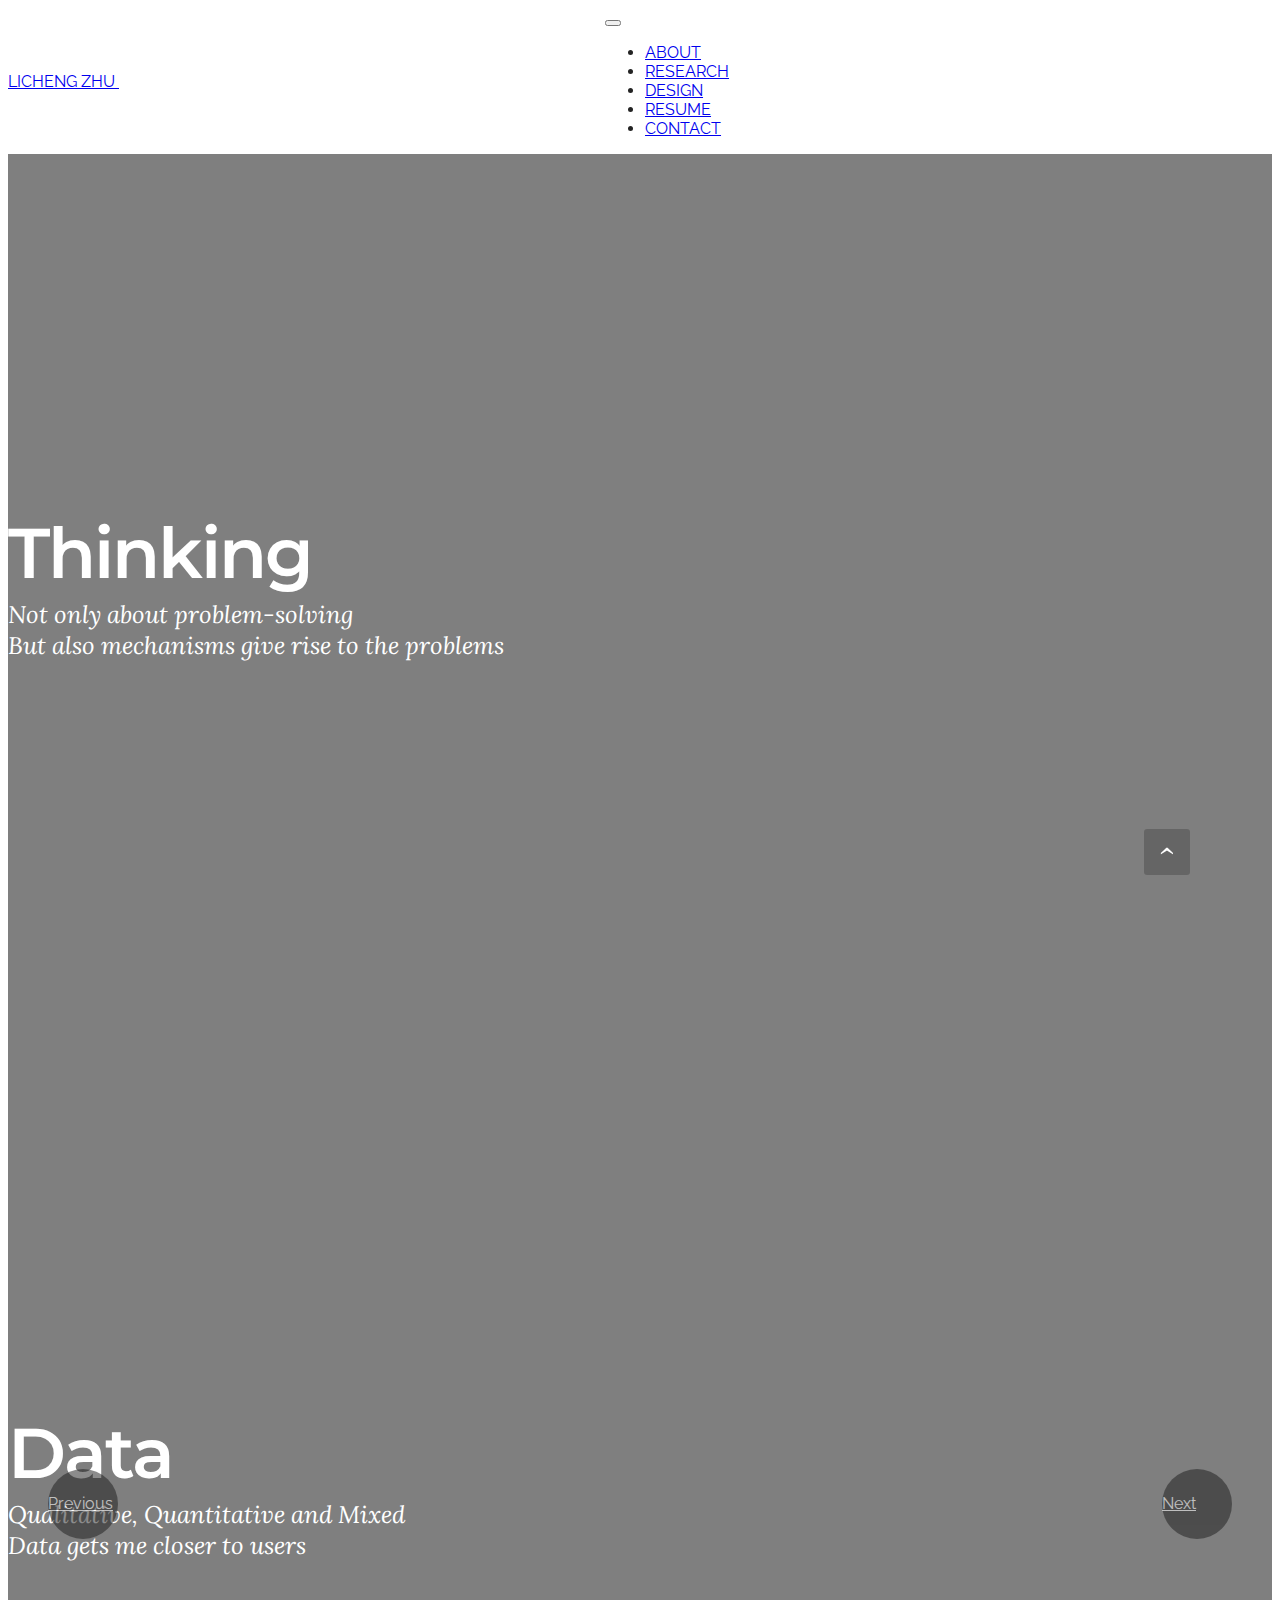
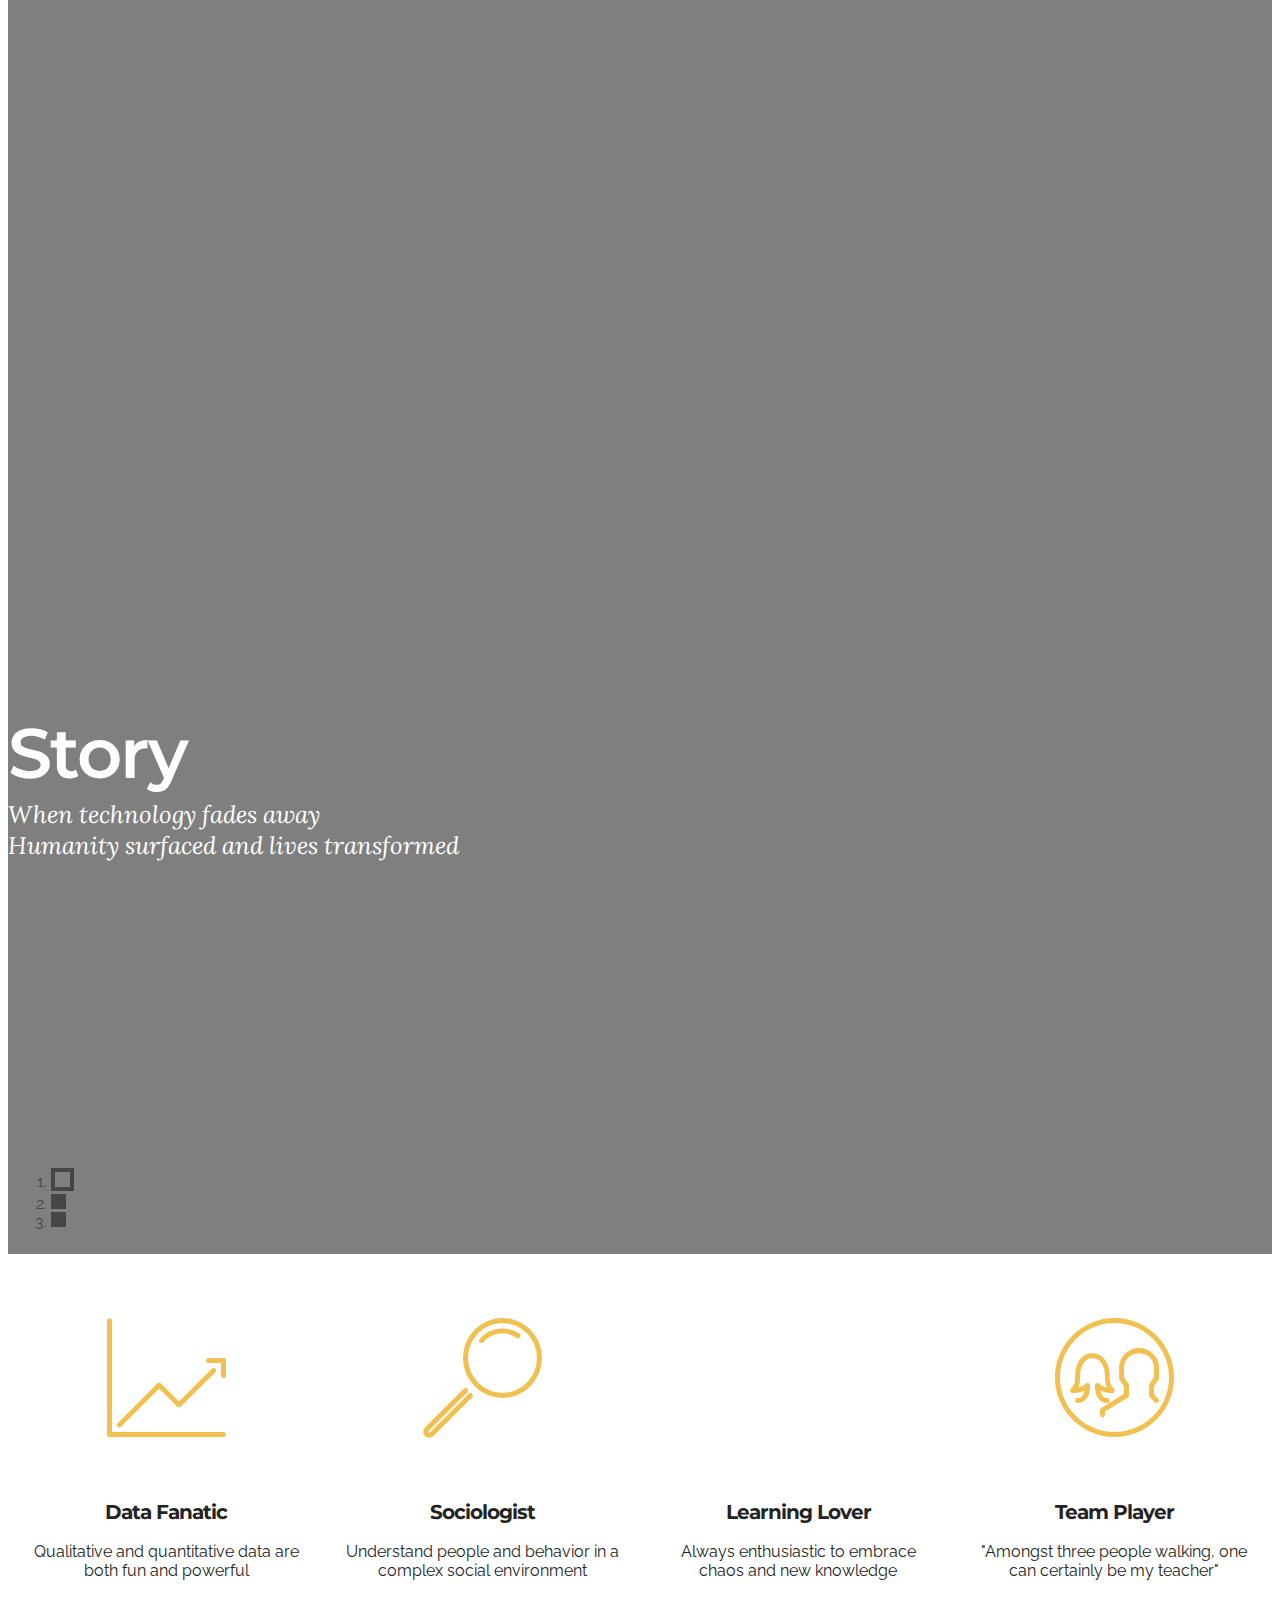
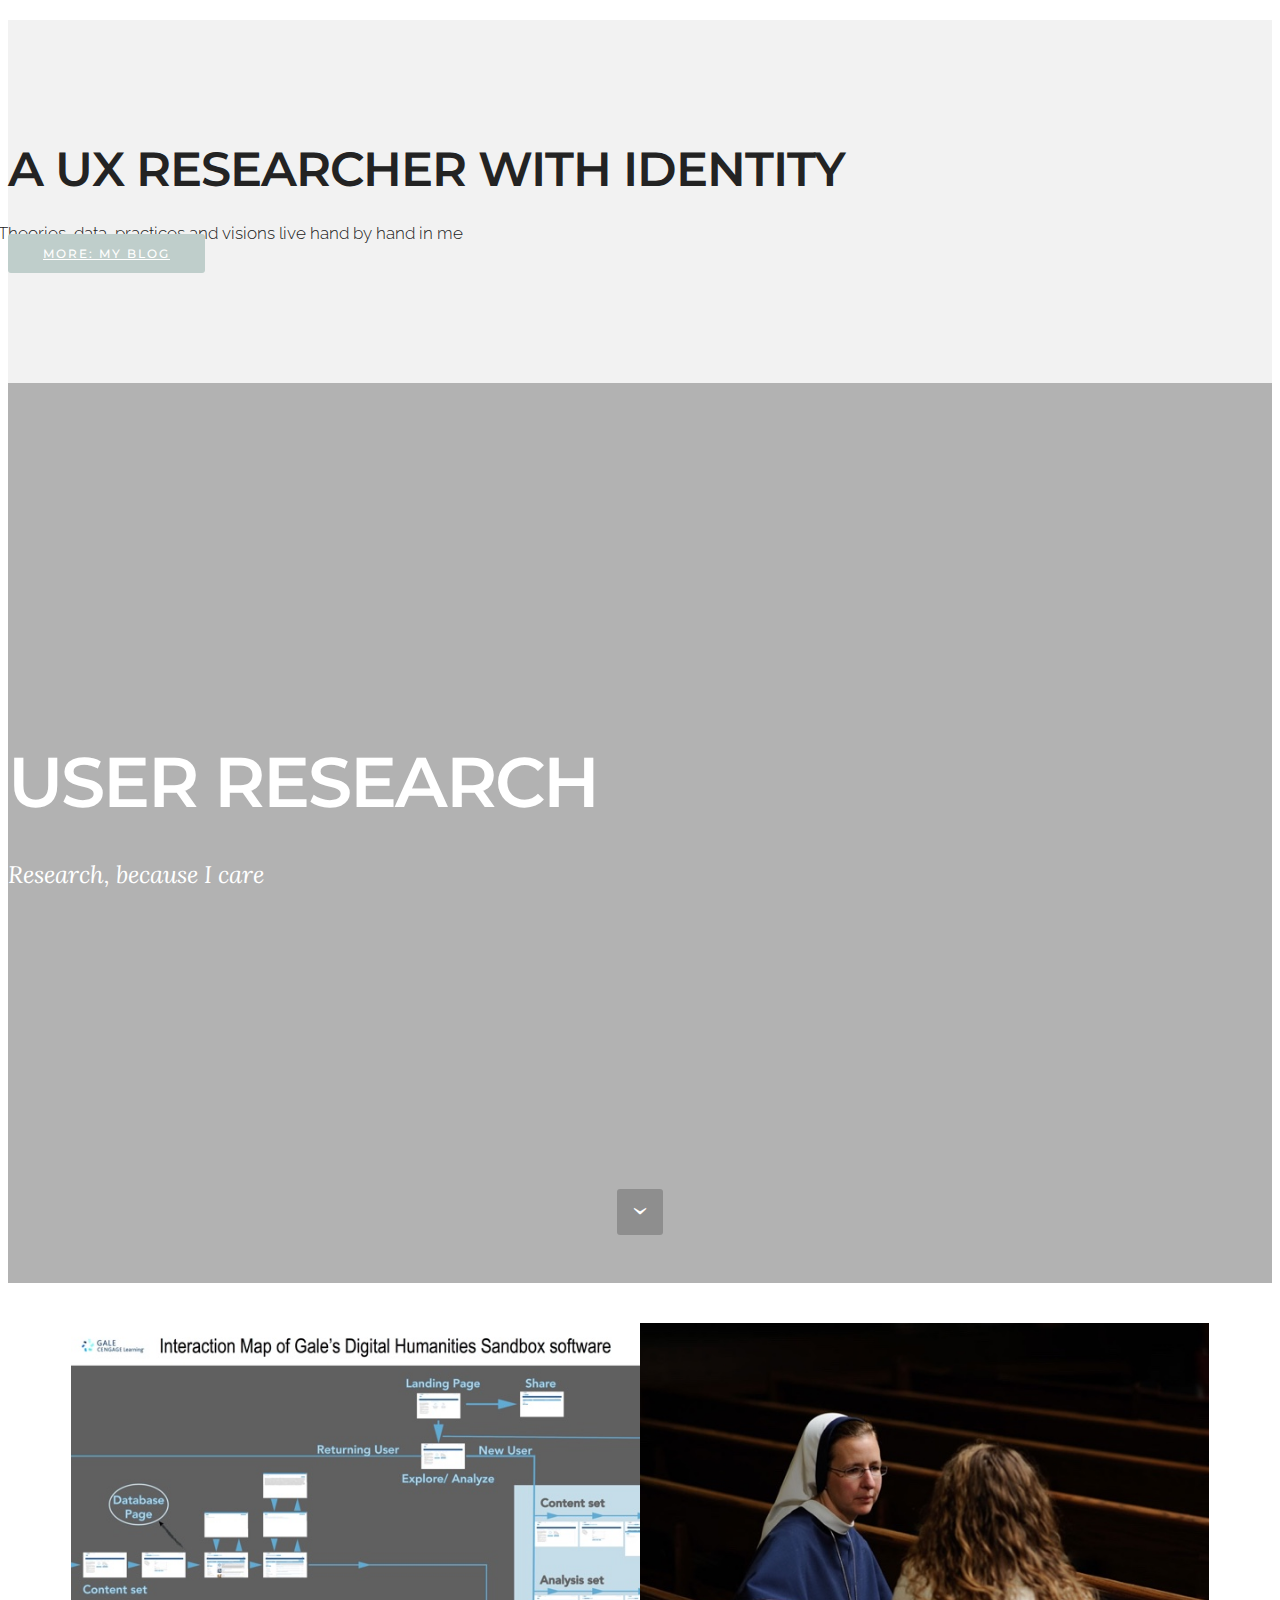
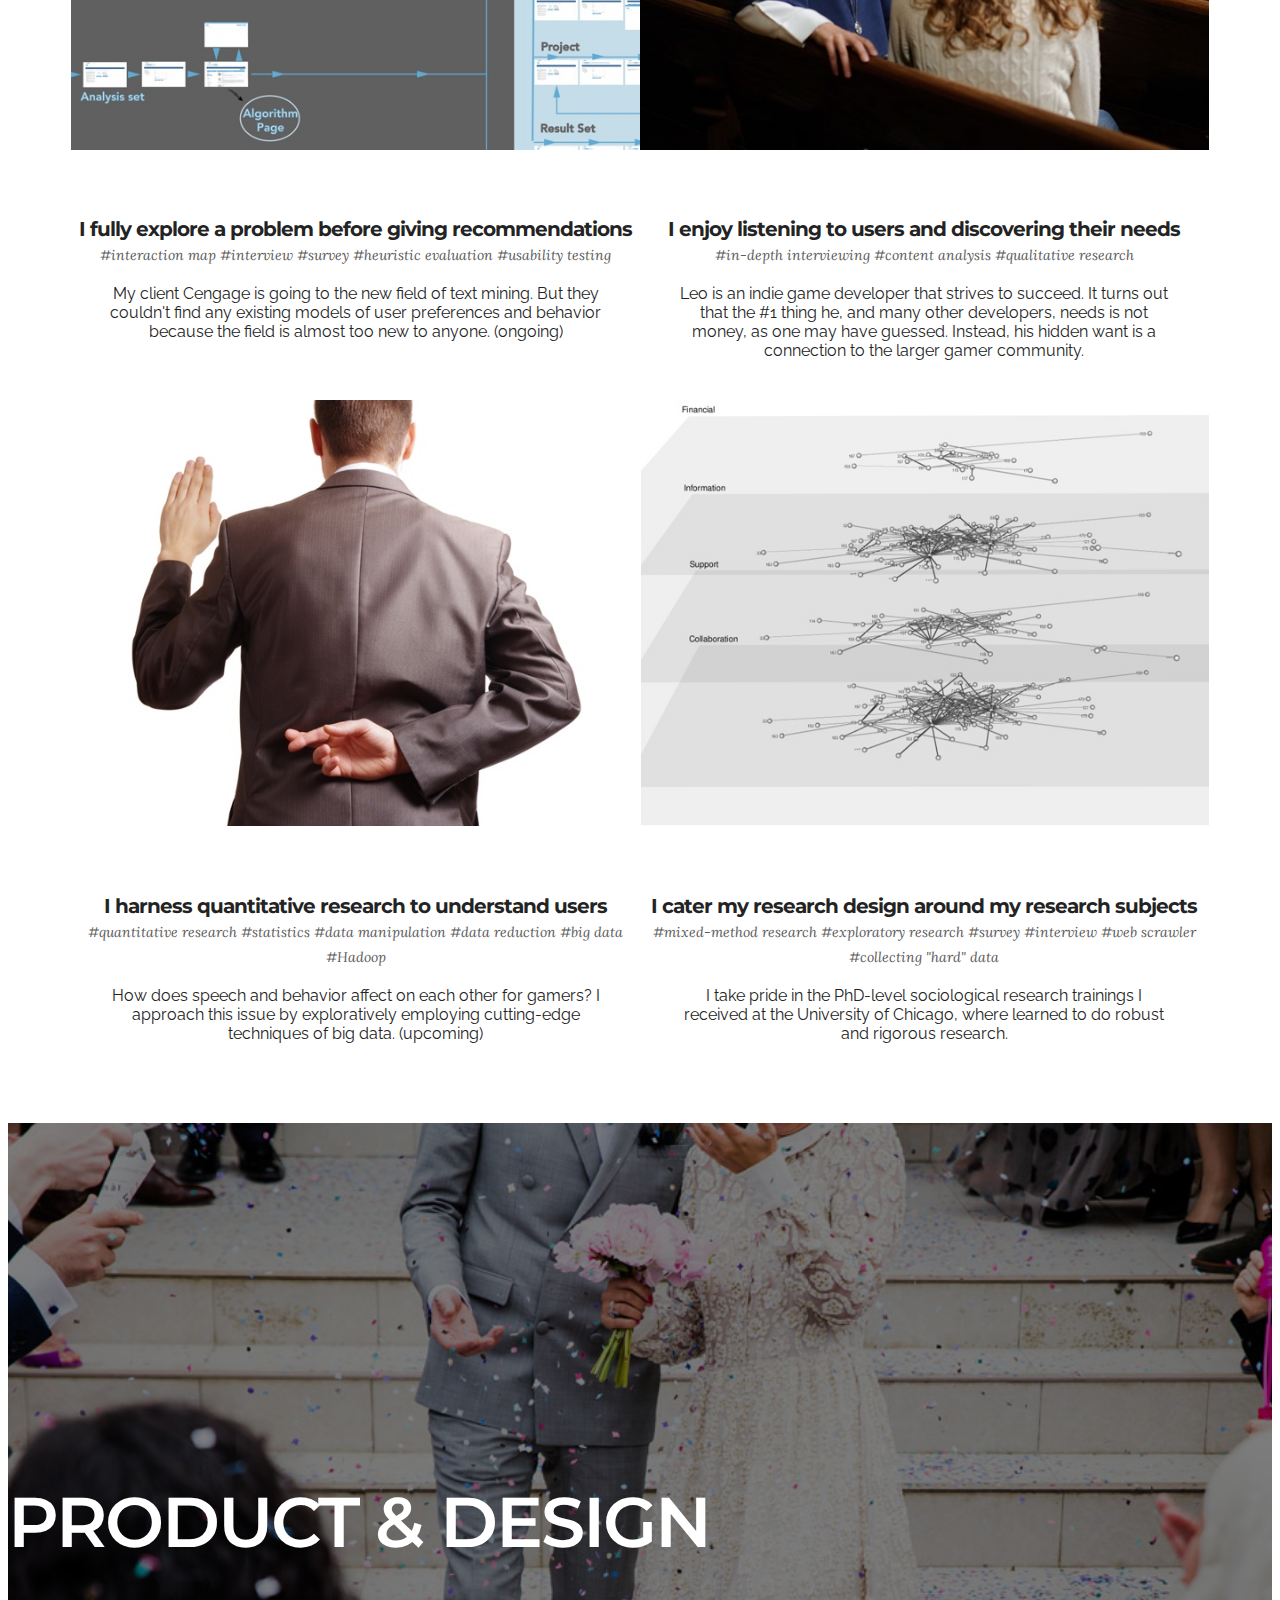
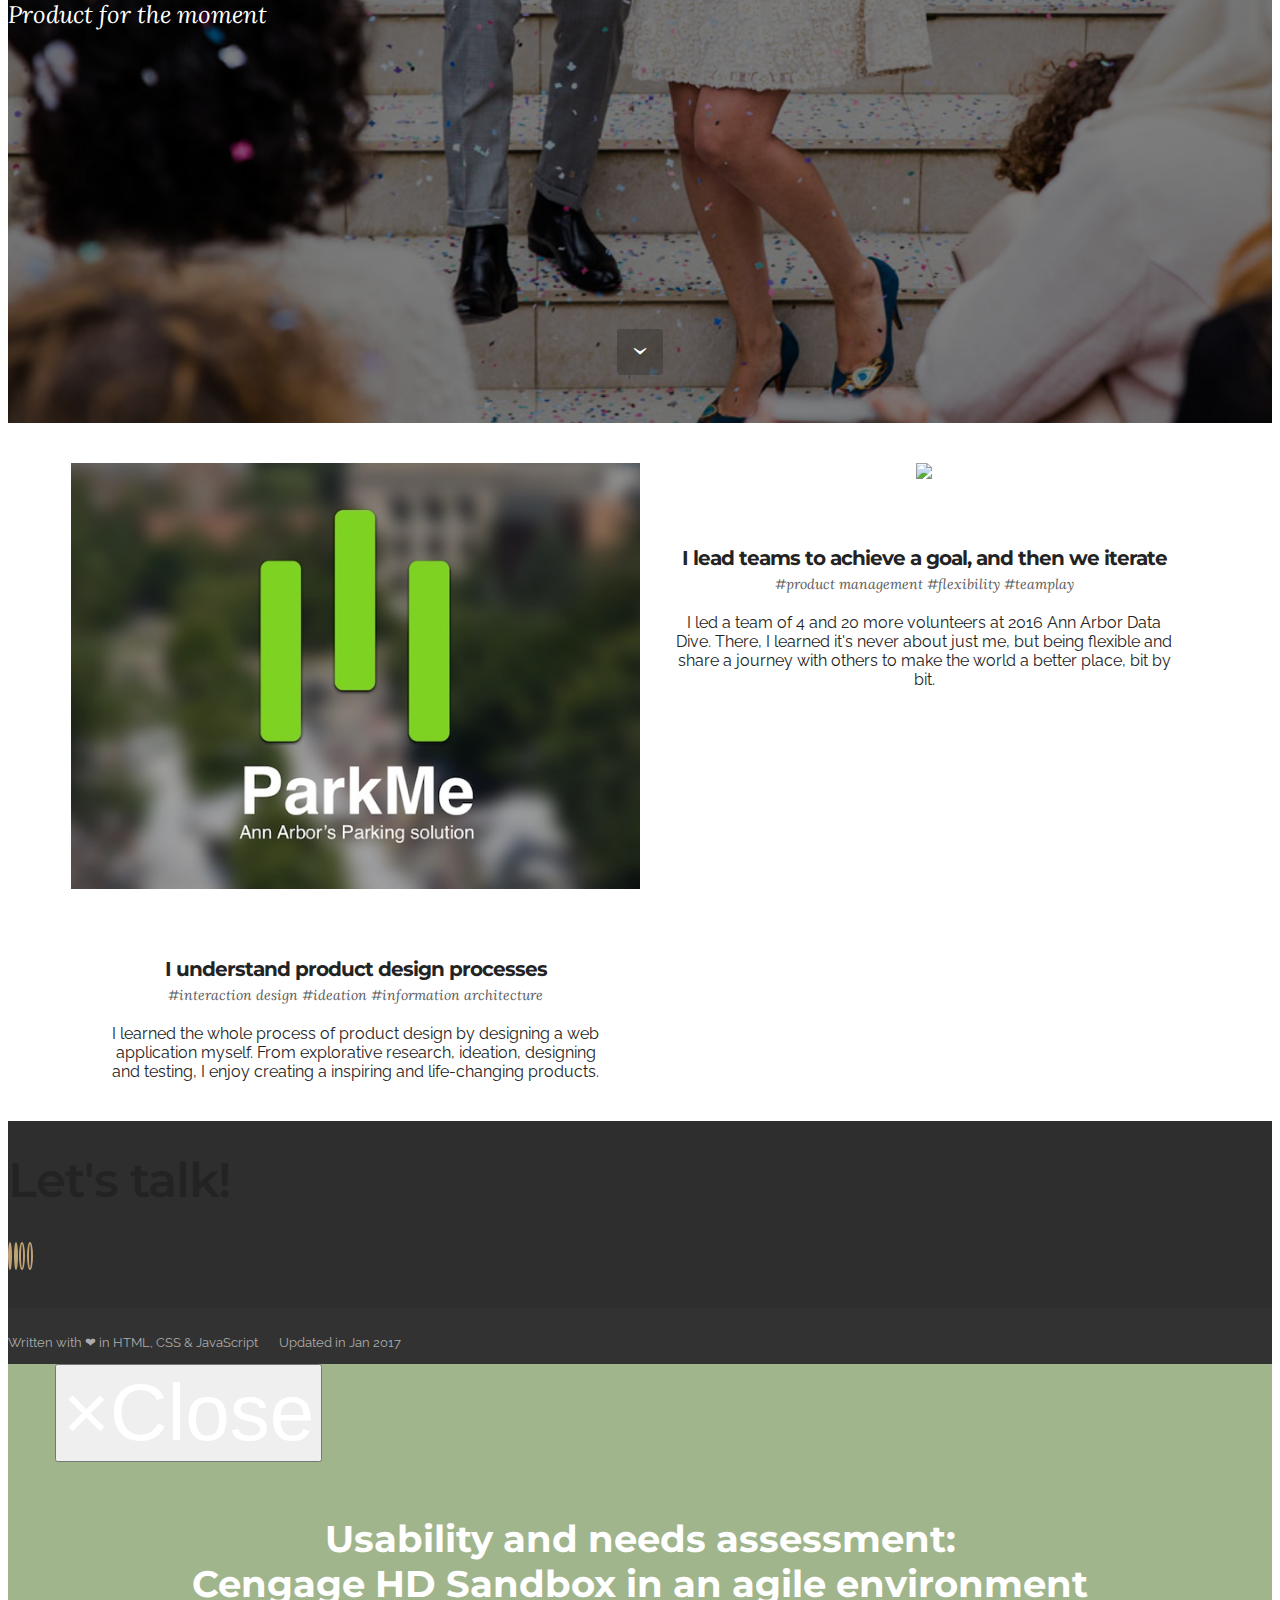
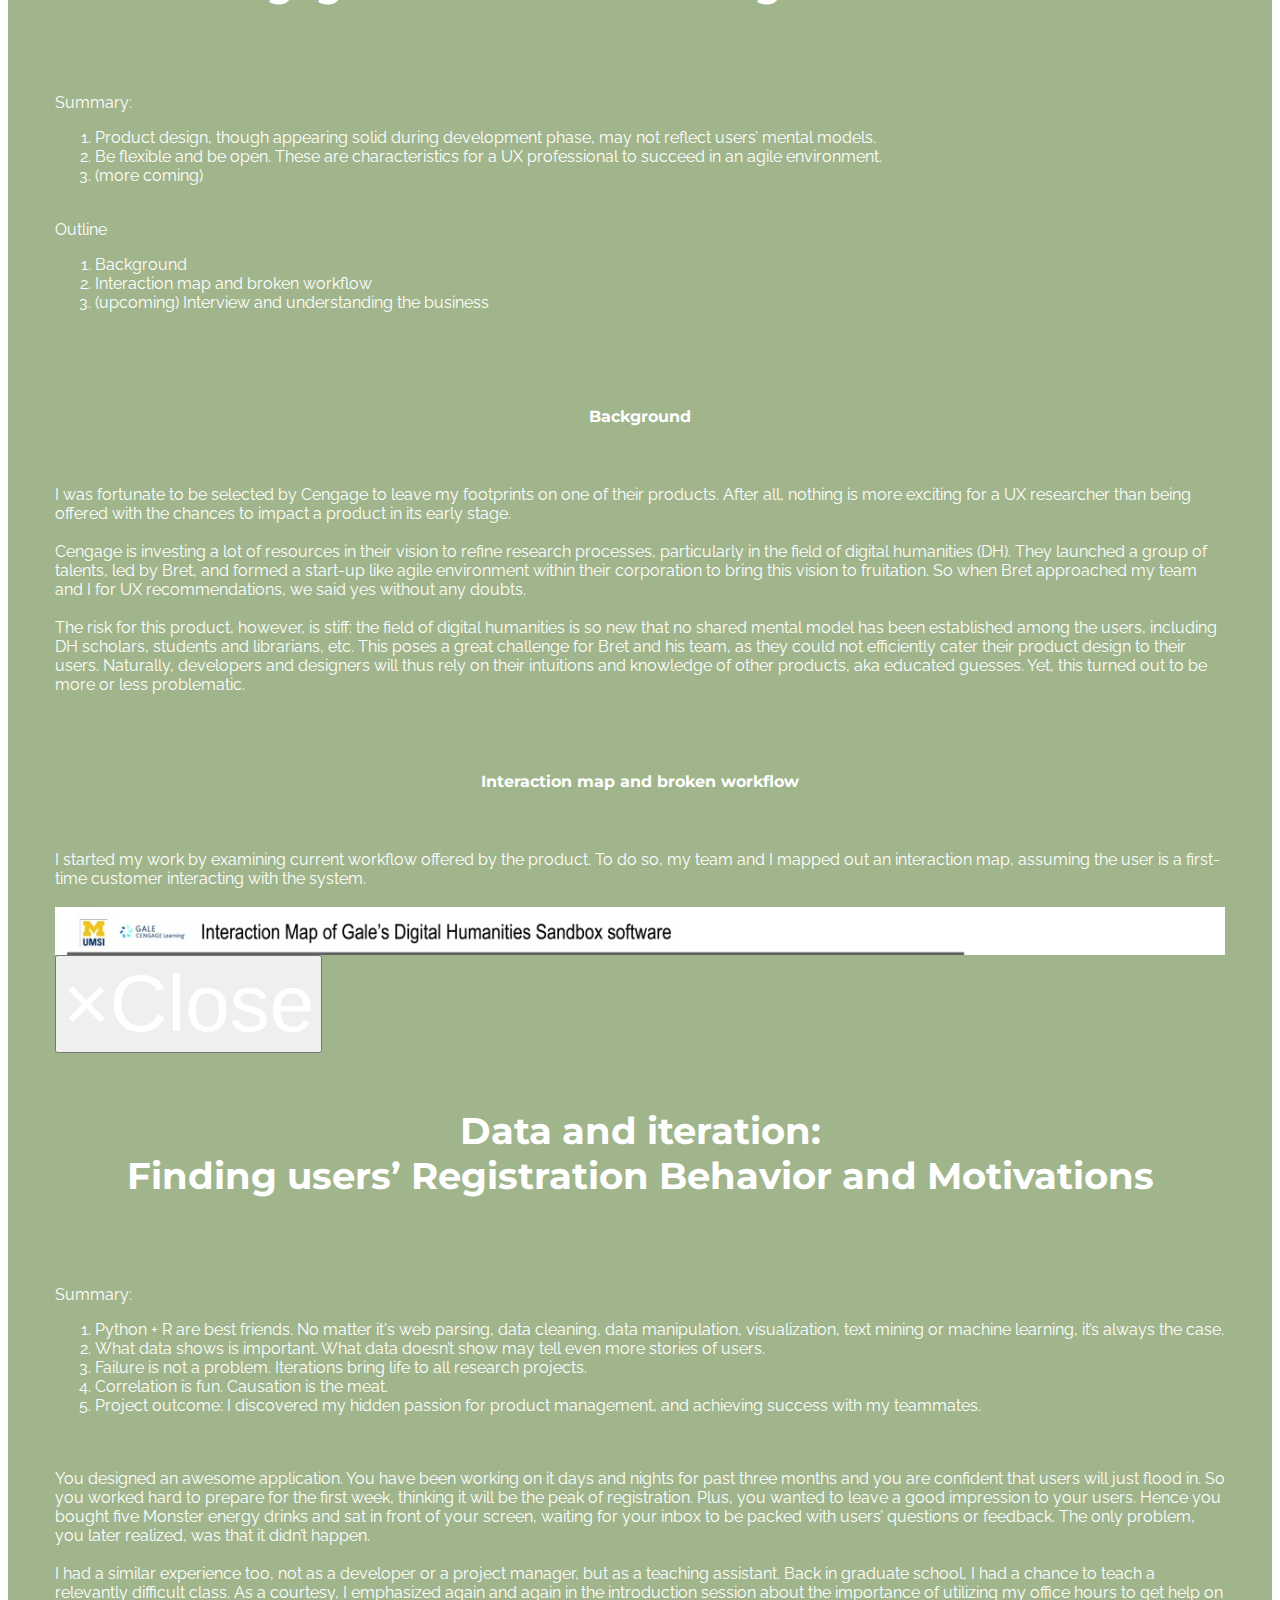
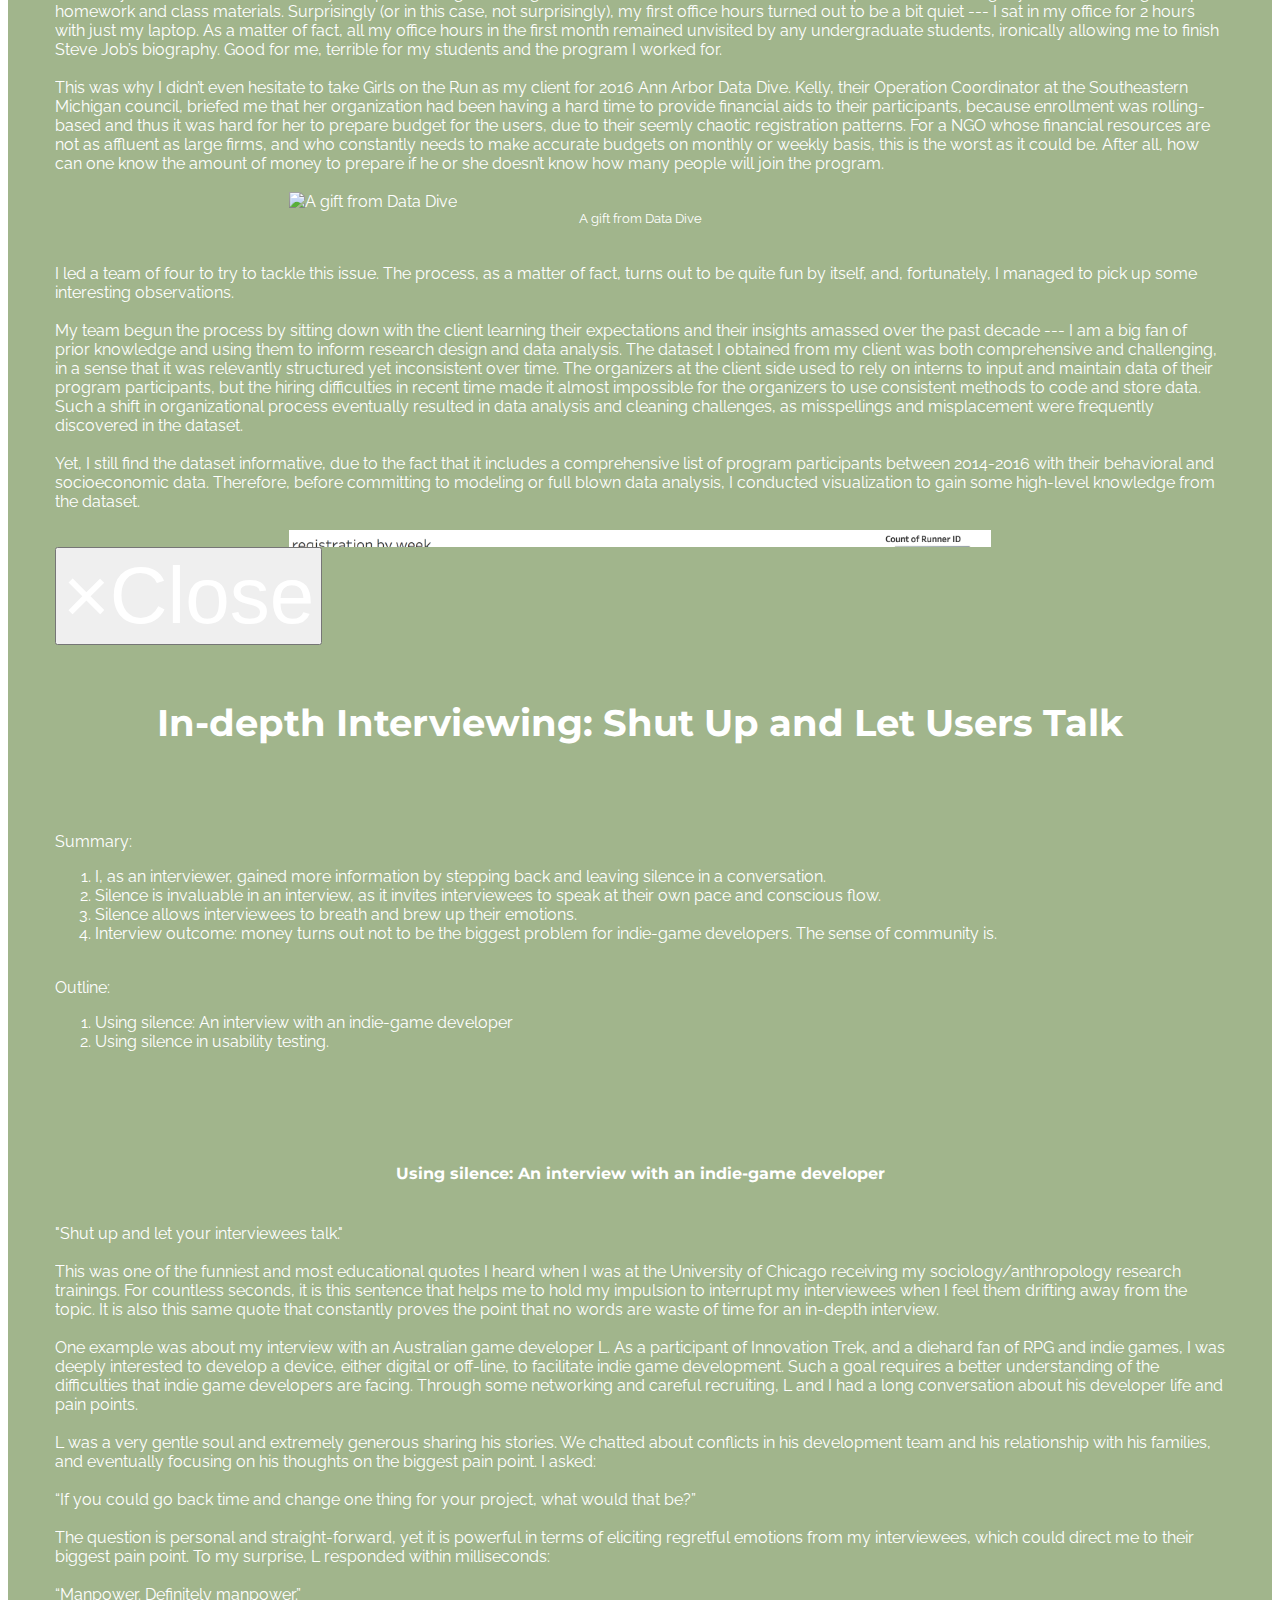
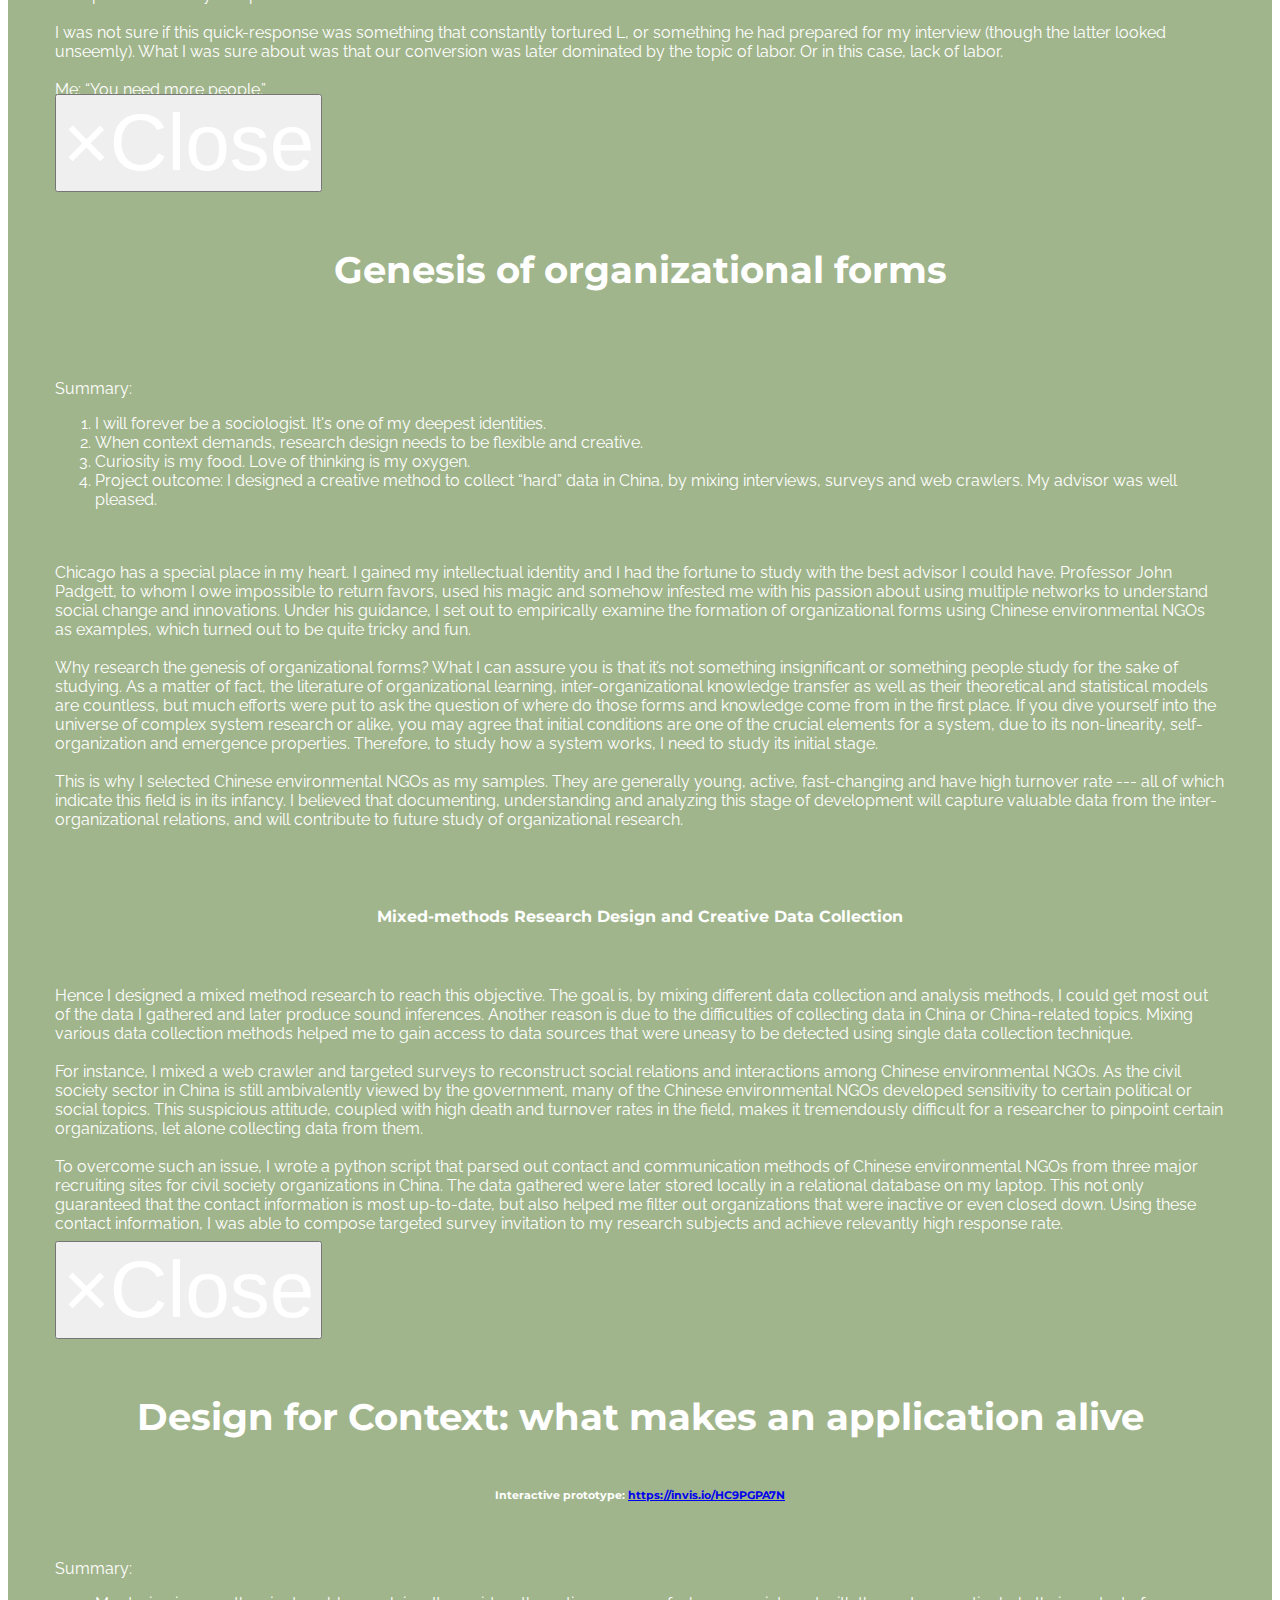
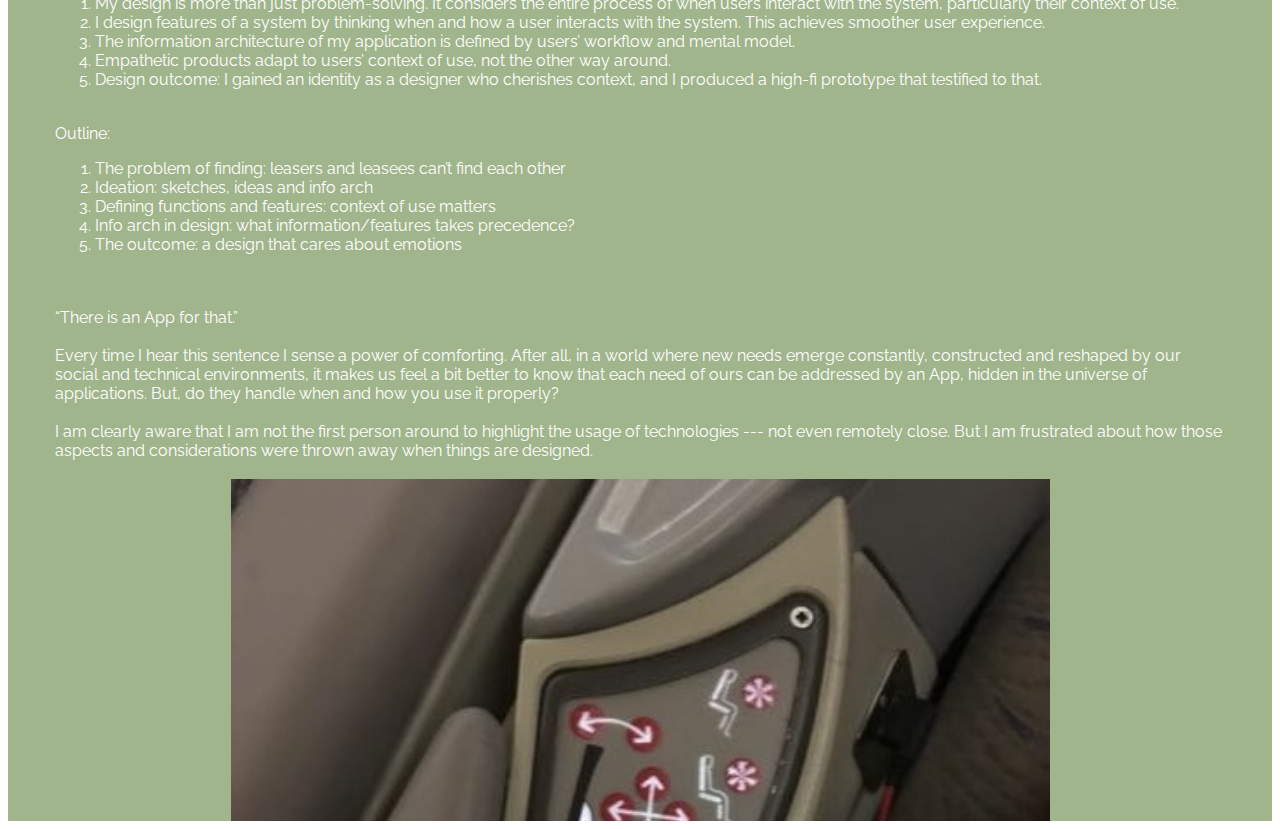
==== commit 59040a25: "format update" ====
--- a/index.html
+++ b/index.html
@@ -270,7 +270,7 @@
                     <!-- <p class="img-text">&#9906;</p> -->
                   </div>
                   <div class="card-block">
-                    <h4 class="card-title">I fully explore a problem before giving recommendation</h4>
+                    <h4 class="card-title">I fully explore a problem before giving recommendations</h4>
                     <h5 class="card-subtitle">#interaction map #interview #survey #heuristic evaluation #usability testing</h5>
                     <p class="card-text">My client Cengage is going to the new field of text mining. But they couldn't find any existing models of user preferences and behavior because the field is almost too new to anyone. (ongoing)</p>
                     
@@ -286,7 +286,7 @@
                         <!-- <p class="img-text">&#9906;</p> -->
                     </div>
                     <div class="card-block">
-                        <h4 class="card-title">I enjoy listening to users and discover their needs</h4>
+                        <h4 class="card-title">I enjoy listening to users and discovering their needs</h4>
                         <h5 class="card-subtitle">#in-depth interviewing #content analysis #qualitative research</h5>
                         <p class="card-text">Leo is an indie game developer that strives to succeed. It turns out that the #1 thing he, and many other developers, needs is not money, as one may have guessed. Instead, his hidden want is a connection to the larger gamer community.</p>
                         
@@ -300,7 +300,7 @@
     </div> -->
     <!-- <div class="mbr-cards-row row research-hide"> -->
     <div class="mbr-cards-row row">
-        <div class="mbr-cards-col col-xs-12 col-lg-6" style="padding-top: 80px; padding-bottom: 80px;">
+        <div class="mbr-cards-col col-xs-12 col-lg-6" style="padding-top: 0px; padding-bottom: 80px;">
             <div class="container">
                 <div class="card cart-block">
                     <div class="card-img"><img src="img/behind-the-back.jpg" class="card-img-top" data-toggle="modal" data-target="#game-research"></div>
@@ -313,7 +313,7 @@
                 </div>
             </div>
         </div>
-        <div class="mbr-cards-col col-xs-12 col-lg-6" style="padding-top: 80px; padding-bottom: 80px;">
+        <div class="mbr-cards-col col-xs-12 col-lg-6" style="padding-top: 0px; padding-bottom: 80px;">
             <div class="container">
                 <div class="card cart-block">
                     <div class="card-img"><img src="img/network-multiple.jpg" class="card-img-top" data-toggle="modal" data-target="#organizational-form"></div>
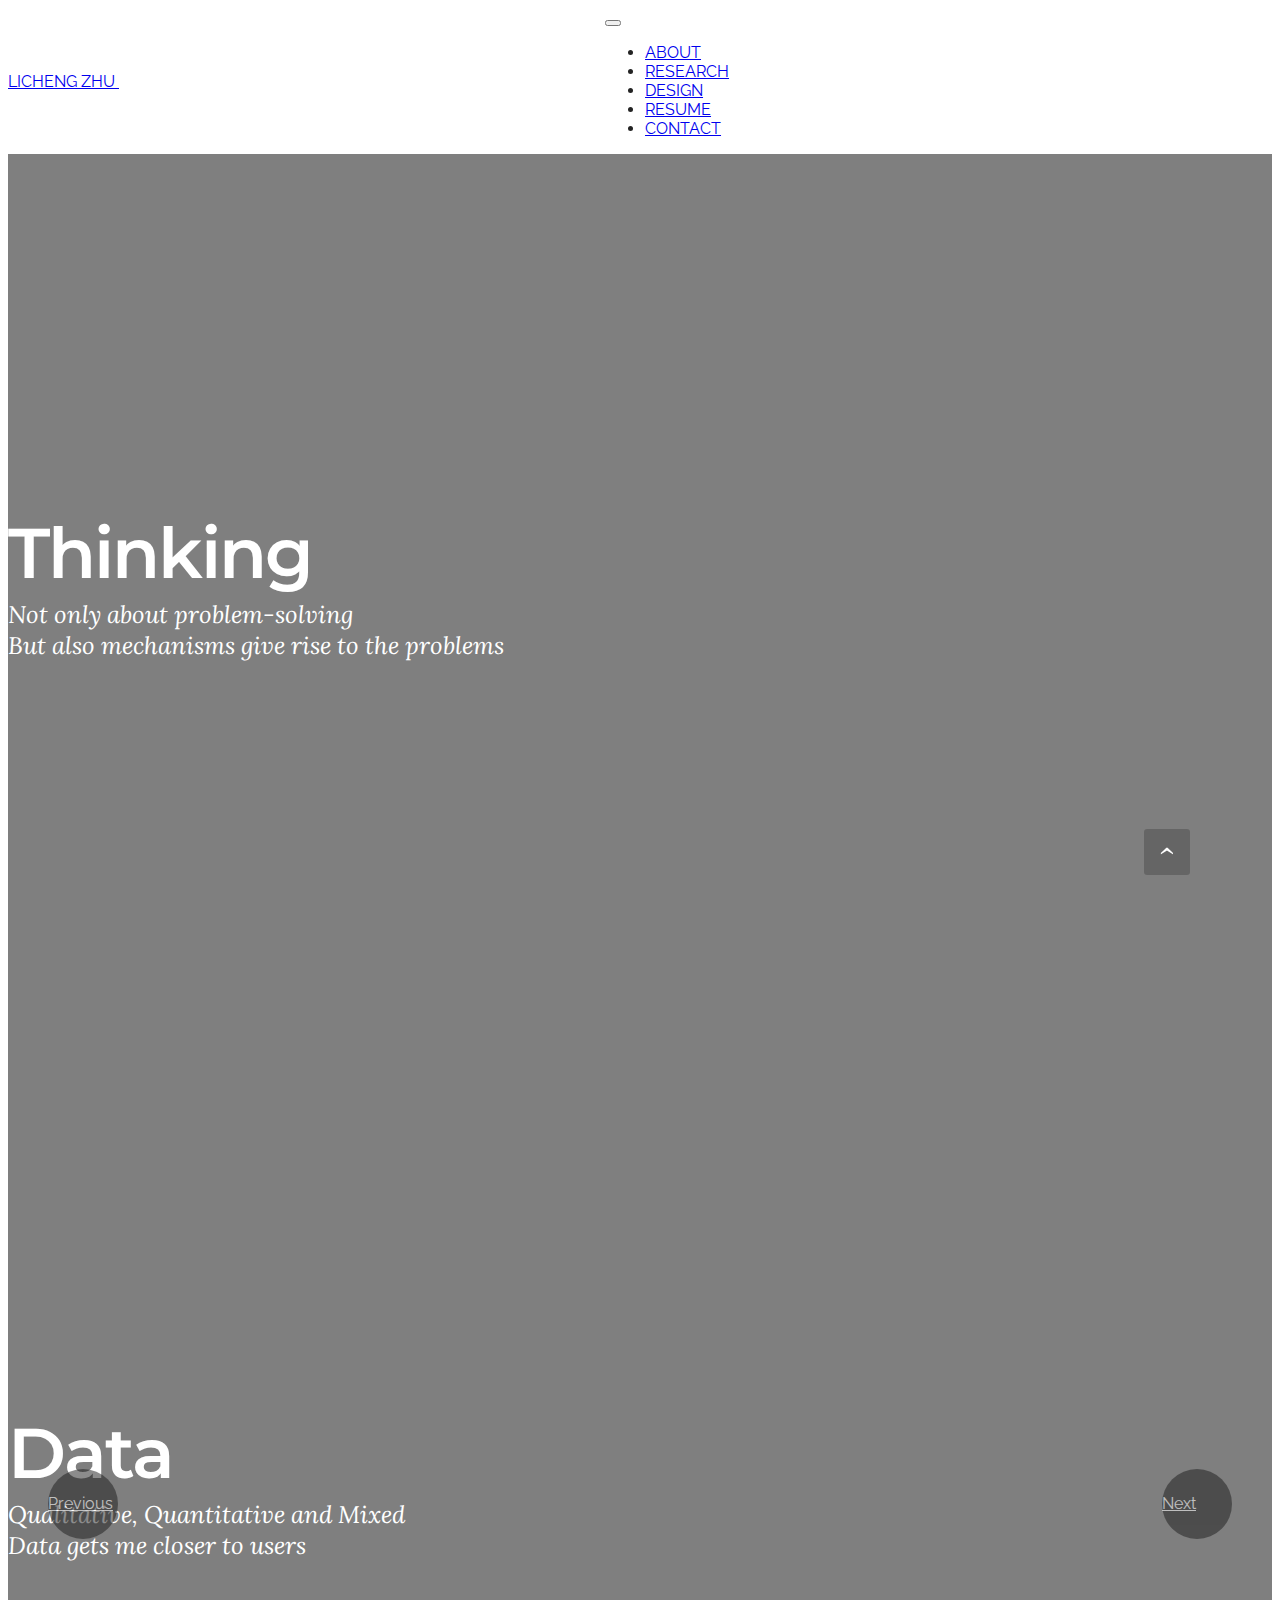
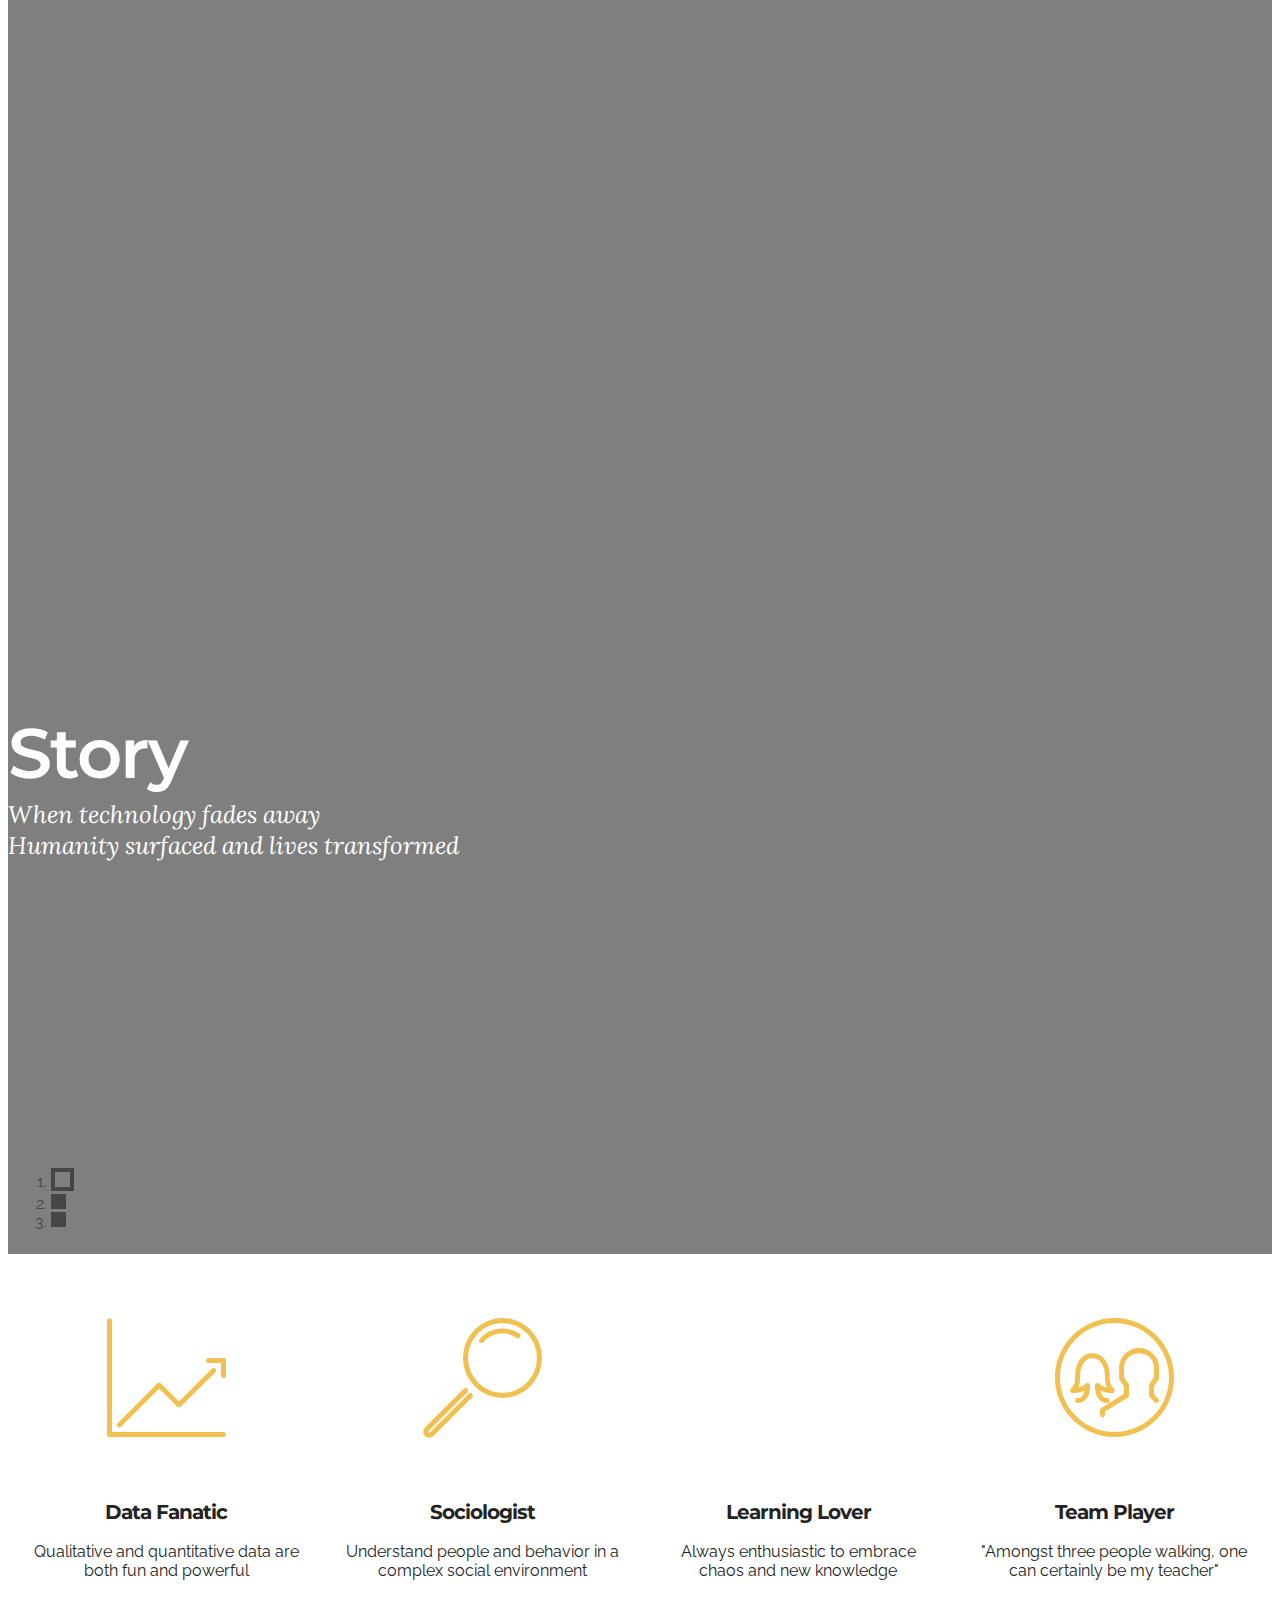
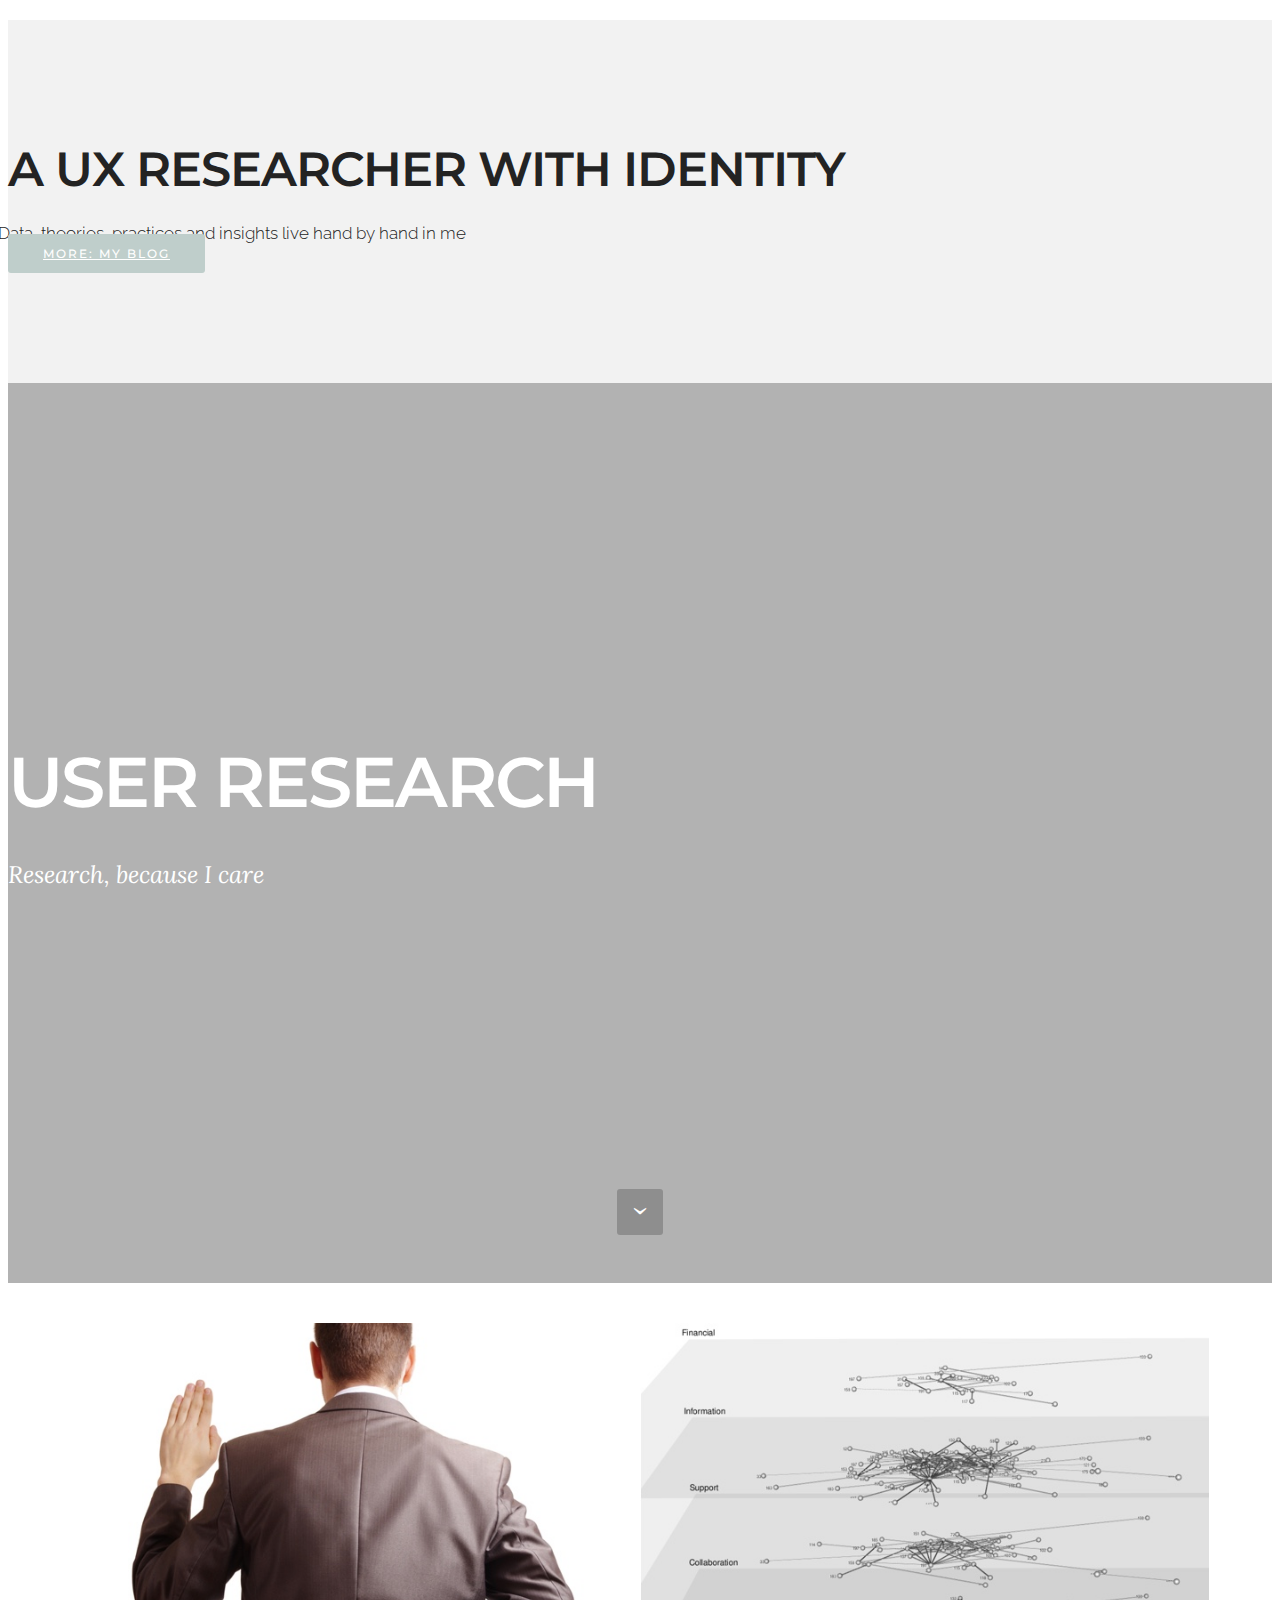
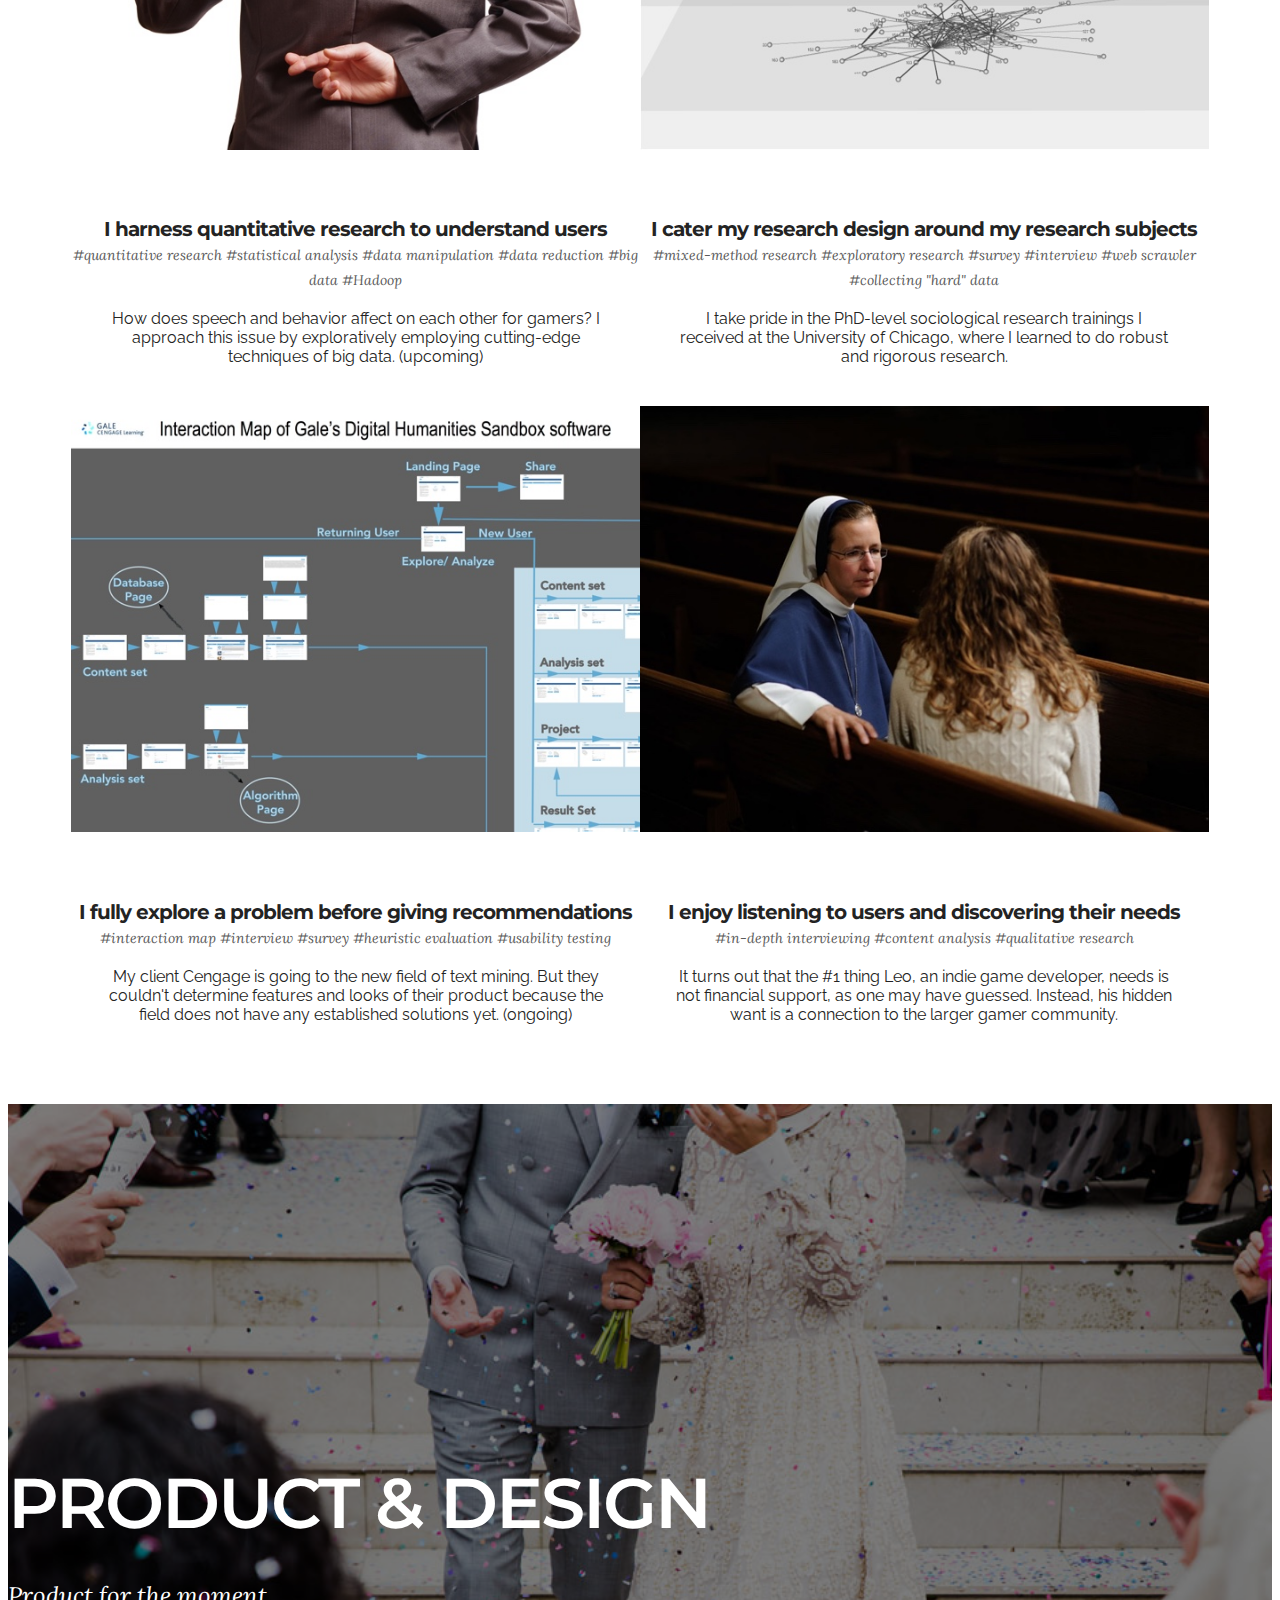
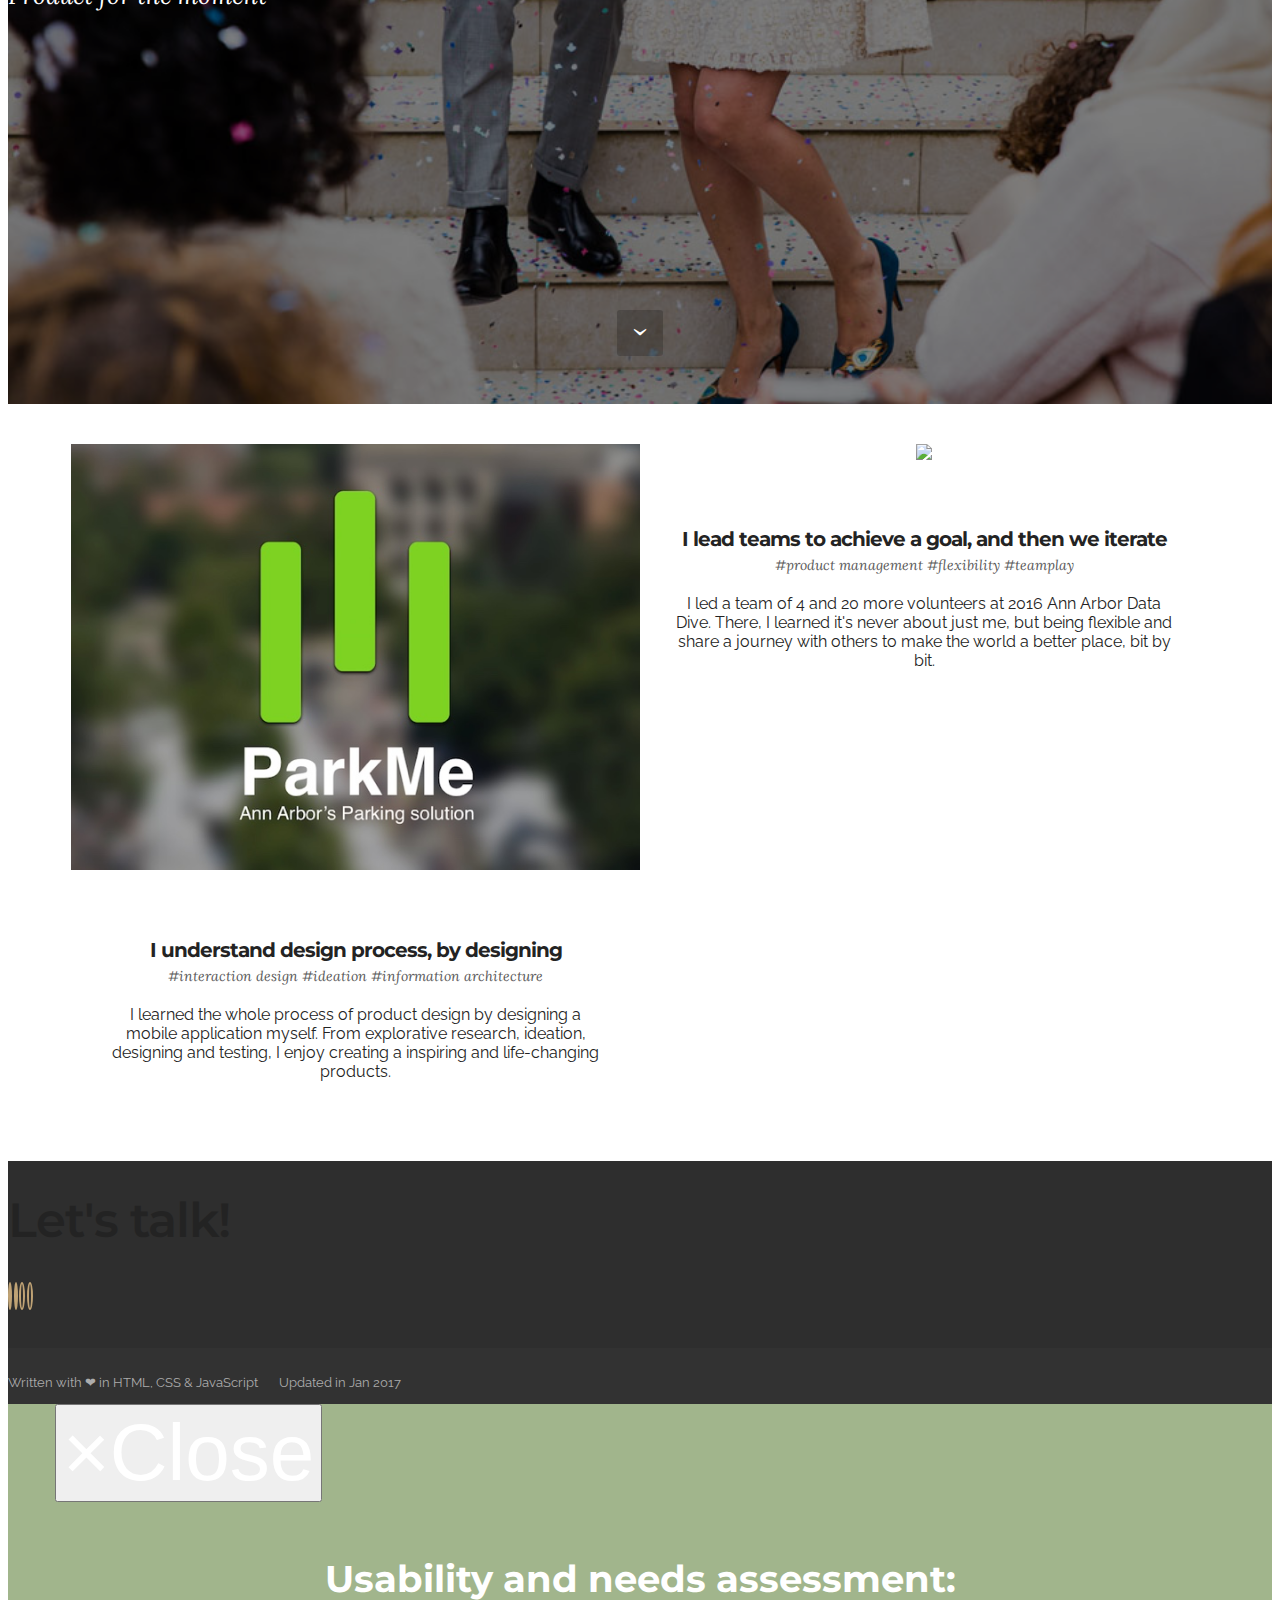
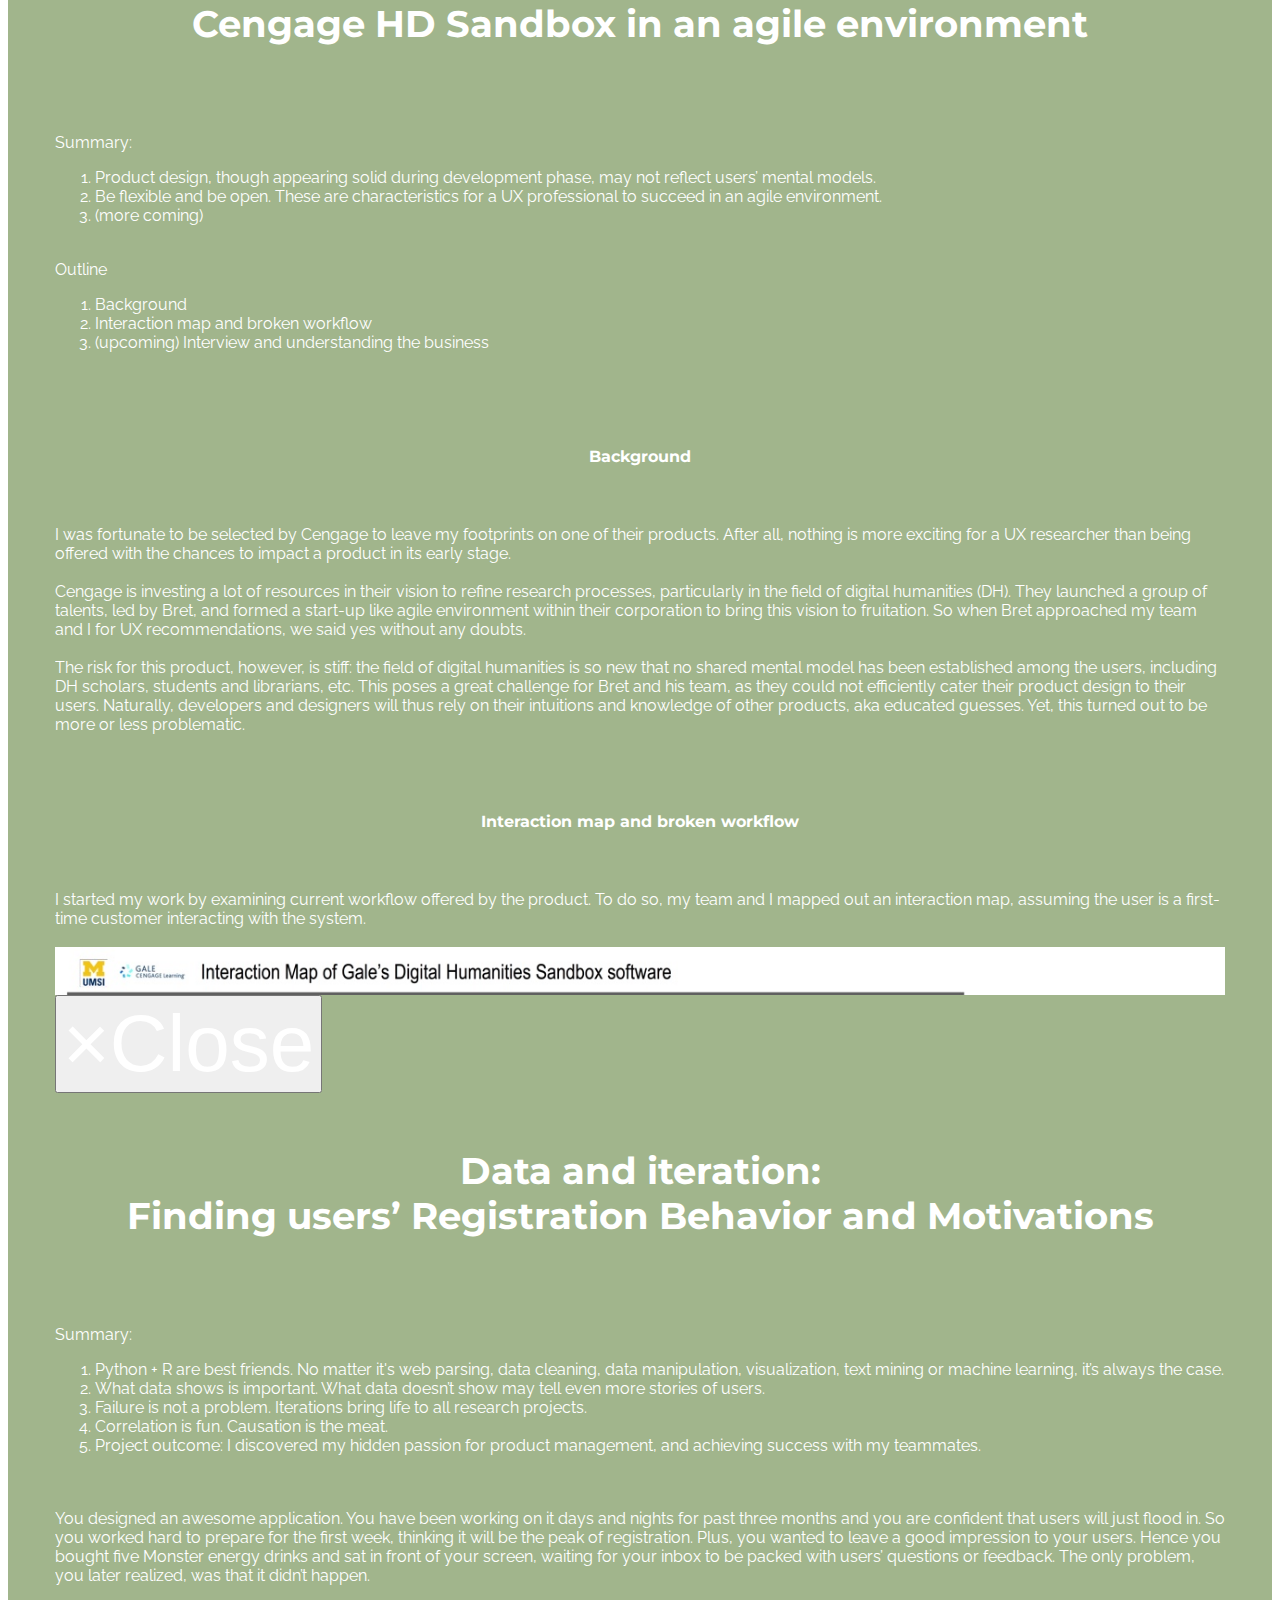
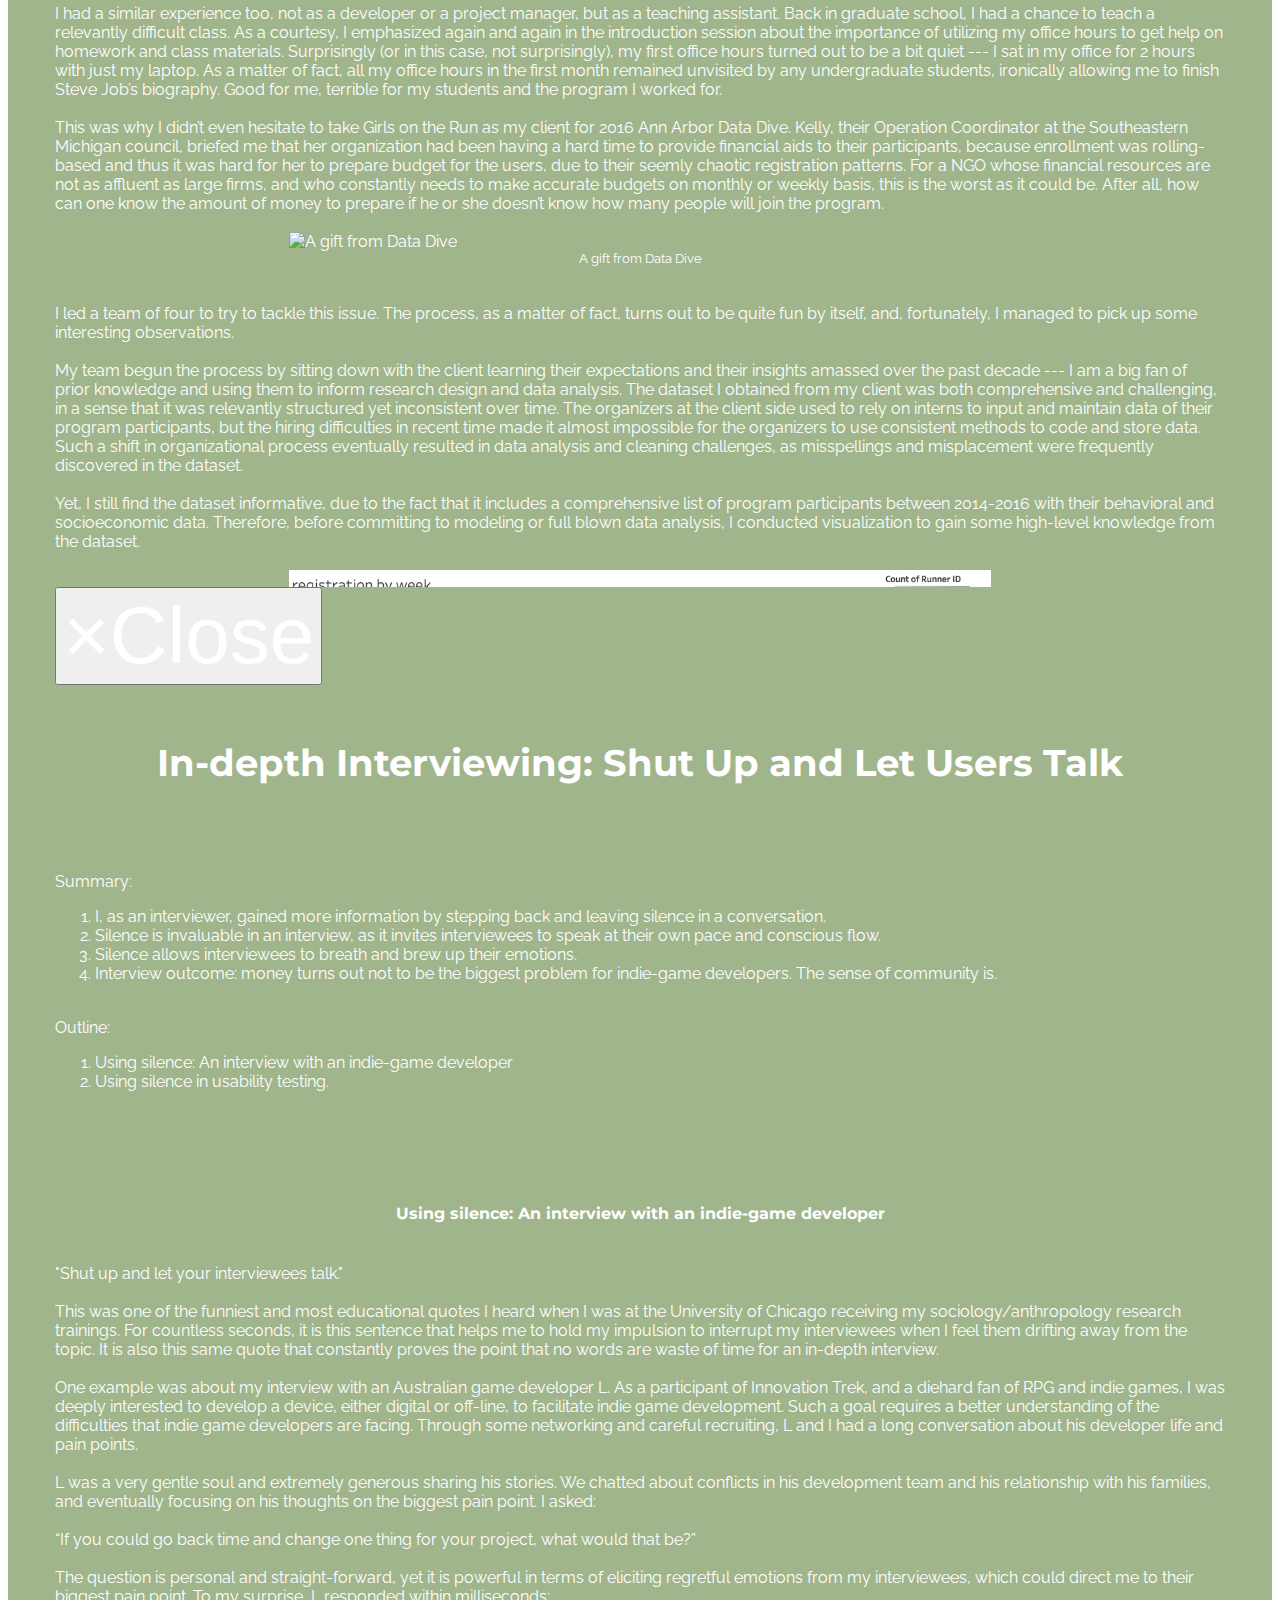
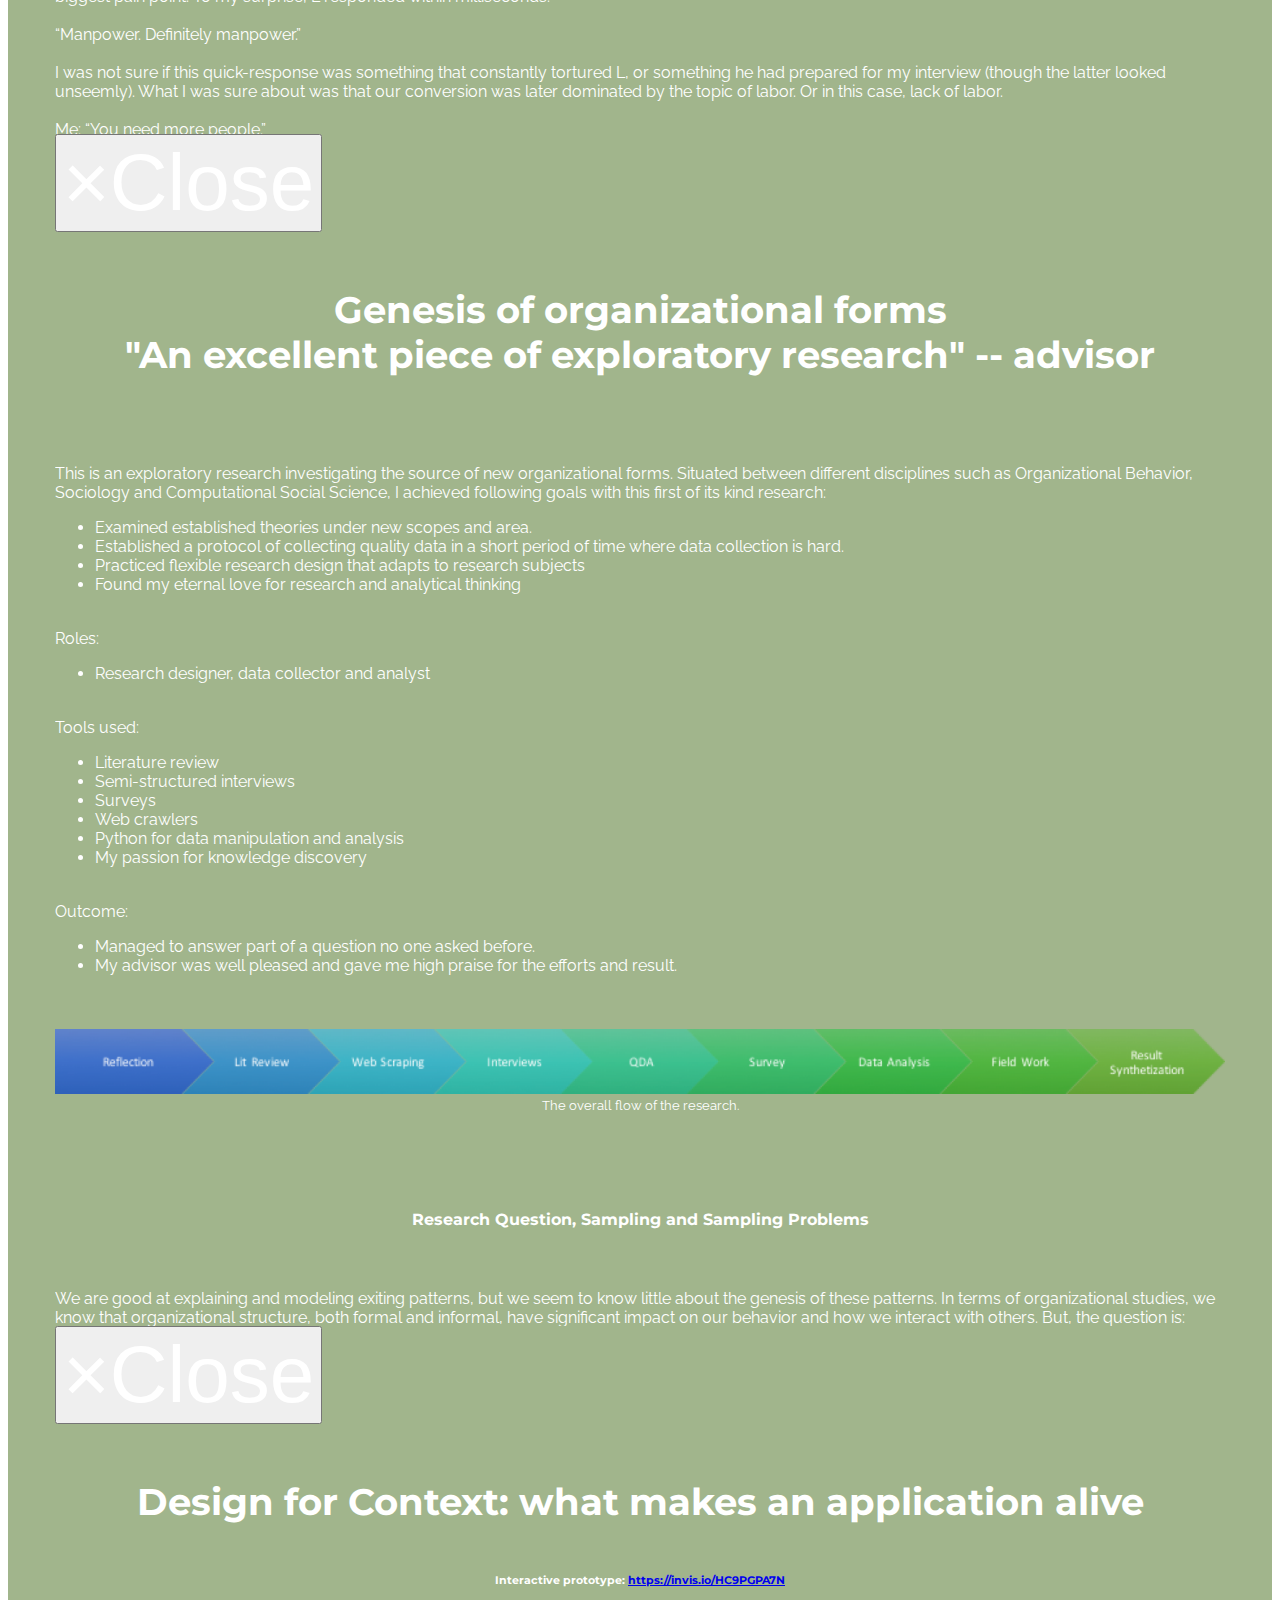
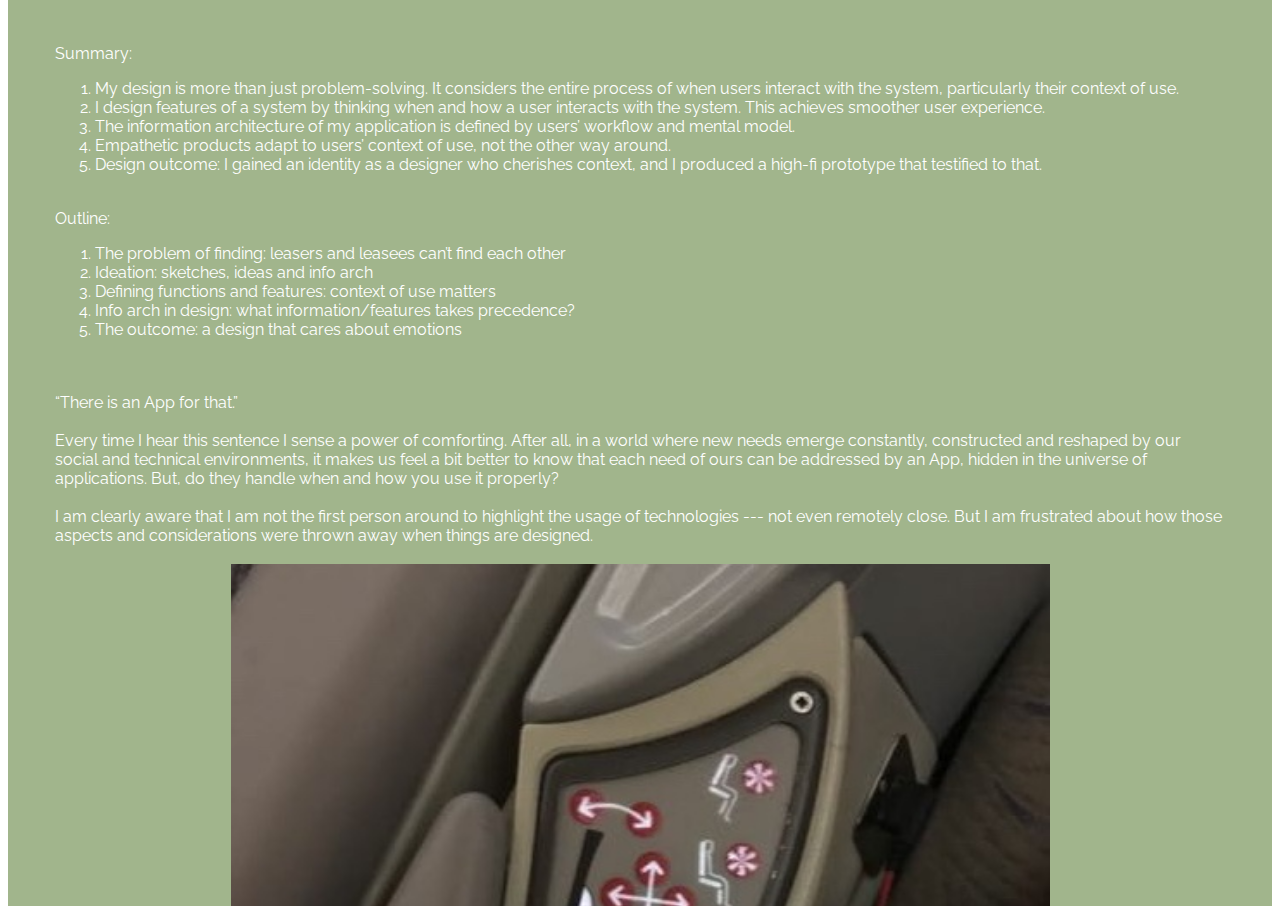
==== commit cf2e04bb: "content update" ====
--- a/index.html
+++ b/index.html
@@ -201,7 +201,7 @@
                 <div class="lead">
                     <p style="margin-left: -10px; margin-right: -10px">
                         <!-- Define challenges | Explore solutions | Generate insights | Design research | Collect feedback &nbsp; <br> -->
-                        Theories, data, practices and visions live hand by hand in me
+                        Data, theories, practices and insights live hand by hand in me
                     </p>
                 </div>
                 <div><a class="btn btn-secondary" href="https://lichengzhu.github.io/blog/" target="_blank">MORE: MY BLOG</a></div>
@@ -210,31 +210,6 @@
     </div>
 
 </section>
-
-<!-- Introduction section to Personal Blog -->
-<!-- <section class="mbr-section" id="msg-box5-k" style="background-color: rgb(255, 255, 255); padding-top: 0px; padding-bottom: 0px;">
-    <div class="container">
-        <div class="row">
-            <div class="mbr-table-md-up">
-              <div class="mbr-table-cell col-md-5 text-xs-center text-md-right content-size">
-                  <h3 class="mbr-section-title display-2">SOLID COLOR INTRO WITH IMAGE</h3>
-                  <div class="lead">
-
-                    <p>Solid color intro with an image on the right side. Also this block has no paddings.</p>
-
-                  </div>
-                  <div><a class="btn btn-primary" href="" style="margin-bottom: 30px;">My Blog</a></div>
-              </div>
-
-
-              <div class="mbr-table-cell mbr-left-padding-md-up mbr-valign-top col-md-7 image-size" style="width: 50%;">
-                  <div class="mbr-figure"><img src="assets/images/desktop.jpg"></div>
-              </div>
-
-            </div>
-        </div>
-    </div>
-</section> -->
 
 <!-- Research Section -->
 <section class="mbr-section mbr-section-hero mbr-section-full mbr-parallax-background mbr-section-with-arrow" id="research" style="background-image: url(img/tailor.jpg);">
@@ -263,6 +238,38 @@
 
     <div class="mbr-cards-row row">
         <div class="mbr-cards-col col-xs-12 col-lg-6" style="padding-top: 40px; padding-bottom: 40px;">
+            <div class="container">
+                <div class="card cart-block">
+                    <div class="card-img"><img src="img/behind-the-back.jpg" class="card-img-top" data-toggle="modal" data-target="#game-research"></div>
+                    <div class="card-block">
+                        <h4 class="card-title">I harness quantitative research to understand users</h4>
+                        <h5 class="card-subtitle">#quantitative research #statistical analysis #data manipulation #data reduction #big data #Hadoop</h5>
+                        <p class="card-text">How does speech and behavior affect on each other for gamers? I approach this issue by exploratively employing cutting-edge techniques of big data. (upcoming)</p>
+                        
+                    </div>
+                </div>
+            </div>
+        </div>
+        <div class="mbr-cards-col col-xs-12 col-lg-6" style="padding-top: 40px; padding-bottom: 40px;">
+            <div class="container">
+                <div class="card cart-block">
+                    <div class="card-img"><img src="img/network-multiple.jpg" class="card-img-top" data-toggle="modal" data-target="#organizational-form"></div>
+                    <div class="card-block">
+                        <h4 class="card-title">I cater my research design around my research subjects</h4>
+                        <h5 class="card-subtitle">#mixed-method research #exploratory research #survey #interview #web scrawler #collecting "hard" data</h5>
+                        <p class="card-text">I take pride in the PhD-level sociological research trainings I received at the University of Chicago, where I learned to do robust and rigorous research.</p>
+                        
+                    </div>
+                </div>
+            </div>
+        </div>
+    </div>
+     <!-- <div class="wraptocenter">
+        <div><a class="btn btn-secondary" id="research-toggle" style="margin-bottom: 40px;">MORE</a></div>
+    </div> -->
+    <!-- <div class="mbr-cards-row row research-hide"> -->
+    <div class="mbr-cards-row row">
+        <div class="mbr-cards-col col-xs-12 col-lg-6" style="padding-top: 0px; padding-bottom: 80px;">
             <div class="container">
               <div class="card cart-block">
                   <div class="card-img">
@@ -272,13 +279,13 @@
                   <div class="card-block">
                     <h4 class="card-title">I fully explore a problem before giving recommendations</h4>
                     <h5 class="card-subtitle">#interaction map #interview #survey #heuristic evaluation #usability testing</h5>
-                    <p class="card-text">My client Cengage is going to the new field of text mining. But they couldn't find any existing models of user preferences and behavior because the field is almost too new to anyone. (ongoing)</p>
+                    <p class="card-text">My client Cengage is going to the new field of text mining. But they couldn't determine features and looks of their product because the field does not have any established solutions yet. (ongoing)</p>
                     
                     </div>
                 </div>
             </div>
         </div>
-        <div class="mbr-cards-col col-xs-12 col-lg-6" style="padding-top: 40px; padding-bottom: 40px;">
+        <div class="mbr-cards-col col-xs-12 col-lg-6" style="padding-top: 0px; padding-bottom: 80px;">
             <div class="container">
                 <div class="card cart-block">
                     <div class="card-img">
@@ -288,48 +295,18 @@
                     <div class="card-block">
                         <h4 class="card-title">I enjoy listening to users and discovering their needs</h4>
                         <h5 class="card-subtitle">#in-depth interviewing #content analysis #qualitative research</h5>
-                        <p class="card-text">Leo is an indie game developer that strives to succeed. It turns out that the #1 thing he, and many other developers, needs is not money, as one may have guessed. Instead, his hidden want is a connection to the larger gamer community.</p>
+                        <p class="card-text">It turns out that the #1 thing Leo, an indie game developer, needs is not financial support, as one may have guessed. Instead, his hidden want is a connection to the larger gamer community.</p>
                         
                     </div>
                 </div>
             </div>
         </div>
     </div>
-    <!-- <div class="wraptocenter">
-        <div><a class="btn btn-secondary" id="research-toggle" style="margin-bottom: 40px;">MORE</a></div>
-    </div> -->
-    <!-- <div class="mbr-cards-row row research-hide"> -->
-    <div class="mbr-cards-row row">
-        <div class="mbr-cards-col col-xs-12 col-lg-6" style="padding-top: 0px; padding-bottom: 80px;">
-            <div class="container">
-                <div class="card cart-block">
-                    <div class="card-img"><img src="img/behind-the-back.jpg" class="card-img-top" data-toggle="modal" data-target="#game-research"></div>
-                    <div class="card-block">
-                        <h4 class="card-title">I harness quantitative research to understand users</h4>
-                        <h5 class="card-subtitle">#quantitative research #statistics #data manipulation #data reduction #big data #Hadoop</h5>
-                        <p class="card-text">How does speech and behavior affect on each other for gamers? I approach this issue by exploratively employing cutting-edge techniques of big data. (upcoming)</p>
-                        
-                    </div>
-                </div>
-            </div>
-        </div>
-        <div class="mbr-cards-col col-xs-12 col-lg-6" style="padding-top: 0px; padding-bottom: 80px;">
-            <div class="container">
-                <div class="card cart-block">
-                    <div class="card-img"><img src="img/network-multiple.jpg" class="card-img-top" data-toggle="modal" data-target="#organizational-form"></div>
-                    <div class="card-block">
-                        <h4 class="card-title">I cater my research design around my research subjects</h4>
-                        <h5 class="card-subtitle">#mixed-method research #exploratory research #survey #interview #web scrawler #collecting "hard" data</h5>
-                        <p class="card-text">I take pride in the PhD-level sociological research trainings I received at the University of Chicago, where learned to do robust and rigorous research.</p>
-                        
-                    </div>
-                </div>
-            </div>
-        </div>
-
-
 </section>
 
+
+
+<!-- Design Section -->
 <section class="mbr-section mbr-section-hero mbr-section-full mbr-parallax-background mbr-section-with-arrow" id="design" style="background-image: url(img/wedding2.jpg);">
 
     <div class="mbr-overlay" style="opacity: 0.5; background-color: rgb(0, 0, 0);"></div>
@@ -354,24 +331,24 @@
 
 <section class="mbr-cards mbr-section mbr-section-nopadding" id="design-projects" style="background-color: rgb(255, 255, 255); padding-left: 5%; padding-right: 5%;">
 
-    <div class="mbr-cards-row row" id="Design">
-        <div class="mbr-cards-col col-xs-12 col-lg-6" style="padding-top: 40px; padding-bottom: 40px;">
+        <div class="mbr-cards-row row" id="Design">
+        <div class="mbr-cards-col col-xs-12 col-lg-6" style="padding-top: 40px; padding-bottom: 80px;">
             <div class="container">
               <div class="card cart-block">
                   <div class="card-img">
                     <img src="img/ParkMe.jpg" class="card-img-top" data-toggle="modal" data-target="#park-me">
                   </div>
                   <div class="card-block">
-                    <h4 class="card-title">I understand product design processes</h4>
+                    <h4 class="card-title">I understand design process, by designing</h4>
                     <h5 class="card-subtitle">#interaction design #ideation #information architecture</h5>
-                    <p class="card-text">I learned the whole process of product design by designing a web application myself. From explorative research, ideation, designing and testing, I enjoy creating a inspiring and life-changing products.</p>
+                    <p class="card-text">I learned the whole process of product design by designing a mobile application myself. From explorative research, ideation, designing and testing, I enjoy creating a inspiring and life-changing products.</p>
                     
                     </div>
                 </div>
             </div>
         </div>
 
-        <div class="mbr-cards-col col-xs-12 col-lg-6" style="padding-top: 40px; padding-bottom: 40px;" data-target="#datadive">
+        <div class="mbr-cards-col col-xs-12 col-lg-6" style="padding-top: 40px; padding-bottom: 80px;" data-target="#datadive">
             <div class="container">
               <div class="card cart-block">
                   <div class="card-img"><img src="img/data-dive-cup.jpg" class="card-img-top" data-toggle="modal" data-target="#datadive"></div>
@@ -384,7 +361,6 @@
                 </div>
             </div>
         </div>
-
 
         <!-- <div class="mbr-cards-col col-xs-12 col-lg-6" style="padding-top: 40px; padding-bottom: 40px;">
             <div class="container special-project">
@@ -726,18 +702,149 @@
     <div class="modal-content">
       <div class="modal-header no-an">
         <button type="button" class="close" data-dismiss="modal" id="testingt"><span aria-hidden="false">&times;</span><span class="sr-only">Close</span></button>
-        <h4 class="modal-title" id="myModalLabel">Genesis of organizational forms</h4>
+        <h4 class="modal-title" id="myModalLabel">
+        Genesis of organizational forms <br>
+        "An excellent piece of exploratory research" -- advisor
+        </h4>
       </div>
       <div class="modal-body no-an">
-<br><br>Summary:<br>
+<br><br>This is an exploratory research investigating the source of new organizational forms. Situated between different disciplines such as Organizational Behavior, Sociology and Computational Social Science, I achieved following goals with this first of its kind research:
+<br>
+<ul>
+    <li>Examined established theories under new scopes and area.</li>
+    <li>Established a protocol of collecting quality data in a short period of time where data collection is hard.</li>
+    <li>Practiced flexible research design that adapts to research subjects</li>
+    <li>Found my eternal love for research and analytical thinking</li>
+</ul>
+
+<br>Roles:<br>
+<ul>
+    <li>Research designer, data collector and analyst</li>
+</ul>
+
+<br>Tools used:<br>
+<ul>
+    <li>Literature review</li>
+    <li>Semi-structured interviews</li>
+    <li>Surveys</li>
+    <li>Web crawlers</li>
+    <li>Python for data manipulation and analysis</li>
+    <li>My passion for knowledge discovery</li>
+</ul>
+
+<br>Outcome:<br>
+<ul>
+    <li> Managed to answer part of a question no one asked before.</li>
+    <li> My advisor was well pleased and gave me high praise for the efforts and result.</li>
+</ul><br>
+
+<br><img src="img/research/uchicago-flow.png" alt="research flow" style="width: 100%;"><br><figcaption style="text-align: center; font-size: 0.8em;">The overall flow of the research. </figcaption><br>
+
+<br><br><br><h4>Research Question, Sampling and Sampling Problems</h4><br>
+
+<br>We are good at explaining and modeling exiting patterns, but we seem to know little about the genesis of these patterns. In terms of organizational studies, we know that organizational structure, both formal and informal, have significant impact on our behavior and how we interact with others. But, the question is: where does the structure come from?<br>
+
+<br>This is why I selected Chinese environmental NGOs for my exploratory research. They are generally young, active, fast-changing and have high turnover rate --- all of which indicate this field is in its infancy. I believe that documenting, understanding and analyzing this stage of development will capture valuable data to at least answer a part of the myth of new organizational forms.<br>
+
+<br>So I set out to find those NGOs for exploratory interviews. However, to my surprise, most Chinese environmental NGOs are extremely hard to reach. As a result of the tightening governmental control and the fear of being targeted by the government, NGOs tend to be less willing to expose themselves in public media. At the same time, mass recruitment may attract unnecessary attention from the Chinese administration, which may hinder both my personal safety as well as the success of the project. Therefore, the first problem I need to overcome is how to collect quality data while maintaining a relatively low key. To summarize, the difficulties are:<br>
+
+<br><ul>
+    <li> NGOs are hard to reach in China.</li>
+    <li> Mass recruitment may pose risks for safety.</li>
+</ul><br>
+
+
+
+<br><br><br><h4>Recruiting Interviewees in Stealth Mode</h4><br>
+
+<br>Yet, difficulties in recruiting interviewees do not mean it is impossible. After some hard thinking and a conversation with a native NGO leader in China, I narrowed down the problem: if I can find those NGOs, then I can contact them in a person-to-person fashion. More importantly, <b>If I can’t find those NGOs, I can let them come to me</b>. I later discovered that NGOs occasionally hire volunteers and part-time employees on several online platforms, and this is when they surface. Hence I decided to find the contact information from those job postings. Doing so has several advantages:<br><br>
+
 <ol>
-    <li>I will forever be a sociologist. It's one of my deepest identities.</li>
-    <li>When context demands, research design needs to be flexible and creative.</li>
-    <li>Curiosity is my food. Love of thinking is my oxygen. </li>
-    <li>Project outcome: I designed a creative method to collect “hard” data in China, by mixing interviews, surveys and web crawlers. My advisor was well pleased.</li>
-</ol><br>
-
-<br>Chicago has a special place in my heart. I gained my intellectual identity and I had the fortune to study with the best advisor I could have. Professor John Padgett, to whom I owe impossible to return favors, used his magic and somehow infested me with his passion about using multiple networks to understand social change and innovations. Under his guidance, I set out to empirically examine the formation of organizational forms using Chinese environmental NGOs as examples, which turned out to be quite tricky and fun.<br>
+<li>Data sources are centralized, and therefore it is easier for data collection.</li>
+<li>Websites are relevantly structured, and therefore it is easier for data collection.</li>
+<li>Caught limited level of governmental attention.</li>
+<li>Avoiding “dead” organizations who stopped operating years ago. </li>
+</ol>
+
+<br>So I wrote a web crawler in python (code and collected data can be found on my GitHub account: https://github.com/lichengzhu/ChineseENGO) to scrape needed data from the web. I later compiled them into a list with contact information of discovered NGOs. During this process I ran into a lot of technical difficulties but eventually I managed to solve them with the support of my friends. Finally, I can arrange interviews with Chinese environmental NGOs.<br>
+
+
+
+<br><br><br><h4>In-Depth Interviews and Qualitative Data Analysis</h4><br>
+
+<br>With the name list, I managed to conduct 6 in-depth interviews with 6 NGO leaders. Using grounded theory, I extracted several common themes in relation to the factors that impact on the organizational forms of interviewed NGOs: </br><br>
+
+<ul>
+<li>Registration status: if the organization has formally registered or not</li>
+<li>Financial status: if the organization has sufficient money for registration</li>
+<li>Information exchange: organization shares information with other NGOs</li>
+<li>Support seeking: organization asks for help from other NGOs</li>
+<li>Collaboration: organization collaborates with other NGOs on environmental-protection-related projects</li>
+</ul>
+
+<br><img src="img/research/uchicago-NVivo.png" alt="research flow" style="width: 100%;"><br><figcaption style="text-align: center; font-size: 0.8em;">a sample screenshot of CAQDAS involved in the qualitative coding. I originally coded the interview transcripts by hand, and I now I’m revisiting the same materials using NVivo 11 Pro that I learned from another project. Interviews were done in Chinese and thus transcription were written in the same language. However, all analysis was completed in English.</figcaption><br>
+
+
+<br>It is interesting to see that, other than registration and financial status, the other three factors all to some degree involve inter-organizational relations among Chinese environmental NGOs. Therefore, I suspect that <b>organizational forms of Chinese environmental NGOs were not only determined by internal considerations, but also exogenous factors</b>. At this stage, it is clear that interviews on its own is not able to encompass those external elements. I need something that is able to capture social relations of Chinese environmental NGOs at a grander scale. Hence the survey.
+
+
+
+<br><br><br><h4>Survey and Inter-Organizational Relations</h4><br>
+
+<br>Using the insights from my exploratory interviews, I designed a survey to map out the inter-organizational relations among Chinese environmental NGOs. I sent out the survey to all organizations I found via the web crawler, and, surprisingly, most of the invitations bounced back.</br>
+
+<br><img src="img/research/uchicago-survey-response.png" alt="research flow" style="width: 60%; margin-left: 20%"><br><figcaption style="text-align: center; font-size: 0.8em;">response rate of the survey. N=198</figcaption><br>
+
+<br>Over 80% of the survey invitations were rejected by the email server on the other recipient side, claiming inactive accounts. I don’t know if this means that NGOs are purposely deactivating their accounts after staff hiring is over, due to the fear of being found. Or this simply means that those organizations stop operating and was shutdown. However, almost all NGOs who received my survey invitation completed the survey --- an extremely high response rate indicating their possible needs to be heard by third-parties.</br>
+
+<br>With the survey, I managed to map out the relationships among Chinese environmental NGOs:</br>
+
+<br><img src="img/research/uchicago-network-multiple.png" alt="multiple networks" style="width: 100%;"><br><figcaption style="text-align: center; font-size: 0.8em;">Visualization: multiple networks. This graph of multiple networks was constructed by four social relations among Chinese environment NGOs: Financial aid (NGOs who receive/give financial aid to each other), Information exchange (sharing information with each other), support network (When help is needed, which organization will be contacted) and collaboration (joint projects/programs). Visualization was made possible by muxViz version 1.0.5 (Domenico, Porter and Arenas 2015) https://github.com/manlius/muxViz. Each node represents an indiviadual NGO, and the vertrcies are directed. The multiplex networks in this graph were constructed in accordance with betweenness centrality of each node, on the basis of Fruchterman-Reingold force-directed layout. </figcaption><br>
+
+
+<br><br><br><h4>Analysis and Preliminary Conclusions</h4><br>
+<br>With some statistical analysis, I was able to give following conclusions based on the data I have collected so far:</br>
+
+<ol>
+<li>Financial resources are distributed extremely uneven among Chinese environmental NGOs.</li>
+<li>The registration status of surveyed NGOs seems to be an independent phenomenon that could not be explained by other factors involved in the research. </li>
+<li>NGOs who exchange information with each other tend to collaborate together, and vice versa (spearman inter-layer assortativity).</li>
+<li>NGOs who are more “central” in the inter-organizational relations of Chinese environmental NGOs are more likely to be financially abundant than others (T-Test).</li>
+</ol>
+
+<br><img src="img/research/uchicago-spearman.png" alt="spearman inter-layer assortativity detects the correlation of different networks" style="width: 60%; margin-left: 20%"><br><figcaption style="text-align: center; font-size: 0.8em;">spearman inter-layer assortativity detects the correlation of different networks</figcaption><br>
+
+<br><img src="img/research/uchicago-t-test.png" alt="t-test of financial status and betweenness centrality" style="width: 60%; margin-left: 20%"><br><figcaption style="text-align: center; font-size: 0.8em;">T-Test indicates possible relationship between NGOs' financial status and betweenness centrality</figcaption><br>
+
+<br><img src="img/research/uchicago-network-financial.png" alt="network of financial status vs collaboration" style="width: 60%; margin-left: 20%"><br><figcaption style="text-align: center; font-size: 0.8em;">Financial Status of Chinese environmental NGOs in the Collaboration network. Nodes in blue are environmental NGOs<br> with sufficient funding, while red nodes denote those with low funding for operations. Grey nodes are non-surveyed<br> environmental NGOs identified by sample members.</figcaption><br>
+
+
+<br><br><br><h4>Field Work and Result Synthetization</h4><br>
+
+<br>The last, and perhaps the most interesting, step of my research is a two-month participatory observation at one of the environmental NGOs in Beijing, China. The leader of the NGO was kind enough to accept me as one of their summer interns, and did not restrict me at all, allowing me to participate in their meetings and their projects, and letting me observe and talk to their staff. <br>
+
+<br>With such an opportunity, I was also able to observe my NGO’s interactions with other environmental organizations, as well as talking to their employees. The interview and the survey helps to direct my field work to focus on the inter-organizational aspects of the organizational processes, and to verify and elaborate on several insights I acquired from other parts of the research. Combining all pieces together, I concluded that: <br><br>
+
+<ul>
+<li>The major driving force of organizational forms are the financial resources available to a NGO and its relationship with other organizations in the field. </li>
+<li>There are two major forms of Chinese environmental NGOs, and I call them “product-oriented” and “project-oriented” (details in my paper).</li>
+<li> The more “central” a NGO is, the more complexity in its form and structure.</li>
+<li>After the initial stage of birth, NGOs are starting to diverge and self-organize into different types, depending on the combination of their financial status and their network position. I call them “The hub,” “The businessman,” “Consultants of poor,” and “lone rangers” (details in my paper).</li>
+</ul>
+
+<br><img src="img/research/uchicago-four-types.png" alt="the four types of organizations" style="width: 60%; margin-left: 20%;"><br><figcaption style="text-align: center; font-size: 0.8em;">The combination of financial status and "centrality" in the network produces four types of organizations</figcaption><br>
+
+<br>I further theorized and proposed two mechanisms to explain the observed phenomena of emergence of new organizational forms in the field of Chinese environmental NGOs: Comparative network advantage and Institutional ceiling. Though the proposed mechanisms go beyond the scope of an exploratory research, they help to tell a complete story of my research subjects while pointing to the hypothesis testing in the next stage of research. <br>
+
+
+<br><br><br><h4>Takeaways: Curiosity, Flexibility and Love of Thinking</h4><br>
+
+<br>Does the conclusion matter the most to an academic or a professional? Well, I needed my thesis to graduate so, yeah, it kind of does. However, it is the journey of experiencing a complete cycle of researching and producing publishable academic papers that gave me the most joy: formulating hypothesis, collecting data, conducting analysis, finding evidence to support/disapprove the hypothesis, doing meaningful interpretations and adjusting research methods as research progresses.<br>
+
+<br>Despite that fact I have now left academia for user research in professional settings, the excitement of knowledge discovery and a strong sense of curiosity remained and later became an inseparable part of me. More importantly, I gained a valuable lesson of being flexible: just like me designing mixed-research methods to cater my research on Chinese organizations, research and researchers need to be flexible of choosing the most fit tools to make planned research come true. It’s never about one’s research skills, it’s about the process of doing the most contextually-reasonable research, as well as making contributions --- either to an intellectual community or a product team.<br>
+
+
+<!-- <br>Chicago has a special place in my heart. I gained my intellectual identity and I had the fortune to study with the best advisor I could have. Professor John Padgett, to whom I owe much and not possible to return favors, used his magic and somehow infested me with his passion about using multiple networks to understand social change and innovations. Under his guidance, I set out to empirically examine the formation of organizational forms using Chinese environmental NGOs as examples, which turned out to be quite tricky and fun.<br>
 
 <br>Why research the genesis of organizational forms? What I can assure you is that it’s not something insignificant or something people study for the sake of studying. As a matter of fact, the literature of organizational learning, inter-organizational knowledge transfer as well as their theoretical and statistical models are countless, but much efforts were put to ask the question of where do those forms and knowledge come from in the first place. If you dive yourself into the universe of complex system research or alike, you may agree that initial conditions are one of the crucial elements for a system, due to its non-linearity, self-organization and emergence properties. Therefore, to study how a system works, I need to study its initial stage.<br>
 
@@ -751,11 +858,11 @@
 
 <br>To overcome such an issue, I wrote a python script that parsed out contact and communication methods of Chinese environmental NGOs from three major recruiting sites for civil society organizations in China. The data gathered were later stored locally in a relational database on my laptop. This not only guaranteed that the contact information is most up-to-date, but also helped me filter out organizations that were inactive or even closed down. Using these contact information, I was able to compose targeted survey invitation to my research subjects and achieve relevantly high response rate.<br>
 
-<br><img src="img/research/network-multiple.png" alt="multiple networks" style="width: 100%;"><br><figcaption style="text-align: center; font-size: 0.8em;">Visualization: multiple networks. This graph of multiple networks was constructed by four social relations among Chinese environment NGOs: Financial aid (NGOs who receive/give financial aid to each other), Information exchange (sharing information with each other), support network (When help is needed, which organization will be contacted) and collaboration (joint projects/programs). Visualization was made possible by muxViz version 1.0.5 (Domenico, Porter and Arenas 2015) https://github.com/manlius/muxViz. Each node represents an indiviadual NGO, and the vertrcies are directed. The multiplex networks in this graph were constructed in accordance with betweenness centrality of each node, on the basis of Fruchterman-Reingold force-directed layout. </figcaption><br>
+<br><img src="img/research/uchicago-network-multiple.png" alt="multiple networks" style="width: 100%;"><br><figcaption style="text-align: center; font-size: 0.8em;">Visualization: multiple networks. This graph of multiple networks was constructed by four social relations among Chinese environment NGOs: Financial aid (NGOs who receive/give financial aid to each other), Information exchange (sharing information with each other), support network (When help is needed, which organization will be contacted) and collaboration (joint projects/programs). Visualization was made possible by muxViz version 1.0.5 (Domenico, Porter and Arenas 2015) https://github.com/manlius/muxViz. Each node represents an indiviadual NGO, and the vertrcies are directed. The multiplex networks in this graph were constructed in accordance with betweenness centrality of each node, on the basis of Fruchterman-Reingold force-directed layout. </figcaption><br>
 
 <br>The returned survey helped me to map out above sociogram of inter-organizational networks of Chinese environmental NGOs. I explored different perspectives and algorithms to draw such a four-layered multiple networks. One of the most significant conclusions I reached from this graph was about the severe uneven distribution of resources among these NGOs. Additionally, it seems that resource availability seems to be correlated with the centrality level one organization occupies in the field, which was confirmed by statistical tests* (more details can be found in my paper).<br>
 
-<br><img src="img/research/network-financial.png" alt="multiple networks" style="width: 60%; margin-left: 20%"><br><figcaption style="text-align: center; font-size: 0.8em;">Financial Status of Chinese environmental NGOs in the Collaboration network. Nodes in blue are environmental NGOs<br> with sufficient funding, while red nodes denote those with low funding for operations. Grey nodes are non-surveyed<br> environmental NGOs identified by sample members.</figcaption><br>
+<br><img src="img/research/uchicago-network-financial.png" alt="multiple networks" style="width: 60%; margin-left: 20%"><br><figcaption style="text-align: center; font-size: 0.8em;">Financial Status of Chinese environmental NGOs in the Collaboration network. Nodes in blue are environmental NGOs<br> with sufficient funding, while red nodes denote those with low funding for operations. Grey nodes are non-surveyed<br> environmental NGOs identified by sample members.</figcaption><br>
 
 <br>Following up is involved interviewing targeting the survey respondents. Through connecting with target audience via consistent communication, I developed close relationships with my interviewees. The interviews provided me with thick and rich data about the operations and organizational challenges my interviewees were facing, among which was the incentives and motivations behind the formation of their organizational forms. Empathy and meaningful interpretation helped me untangle complex reasoning behind such an issue.<br>
 
@@ -765,7 +872,7 @@
 
 <br>Does the conclusion matter the most to an academic or a professional? Well, I needed my thesis to graduate so, yeah, it kind of does. However, it is the journey of experiencing a complete cycle of researching and producing publishable academic papers that gave me the most joy: formulating hypothesis, collecting data, conducting analysis, finding evidence to support/disapprove the hypothesis, doing meaningful interpretations and adjusting research methods as research progresses.<br>
 
-<br>Despite later leaving academia for user research, as I realized that I wish to utilize my skills to make more direct impact over people’s life, the excitement of discovery and strong sense of curiosity remained and later became an inseparable part of me. More importantly, I gained a valuable lesson of being flexible: just like me designing mixed-research methods to cater my research on Chinese organizations, research and researchers need to be flexible of choosing the most fit tools to make planned research come true. It’s never about one’s research skills and arsenal, it’s about the process of doing most contextually-reasonable research, as well as contributing to the team.<br>
+<br>Despite I now left academia for user research in the professional settings, the excitement of knowledge discovery and strong sense of curiosity remained and later became an inseparable part of me. More importantly, I gained a valuable lesson of being flexible: just like me designing mixed-research methods to cater my research on Chinese organizations, research and researchers need to be flexible of choosing the most fit tools to make planned research come true. It’s never about one’s research skills, it’s about the process of doing most contextually-reasonable research, as well as making contributions --- either to an intellectual community or a product team.<br> -->
 
 <br><br><p style="font-size: 0.8em;">Note: Data collected (anonymized) for this project, and my code, could be found at https://github.com/lichengzhu/ChineseENGO. Please contact me if you are interested in the paper or need a copy.</p>
 
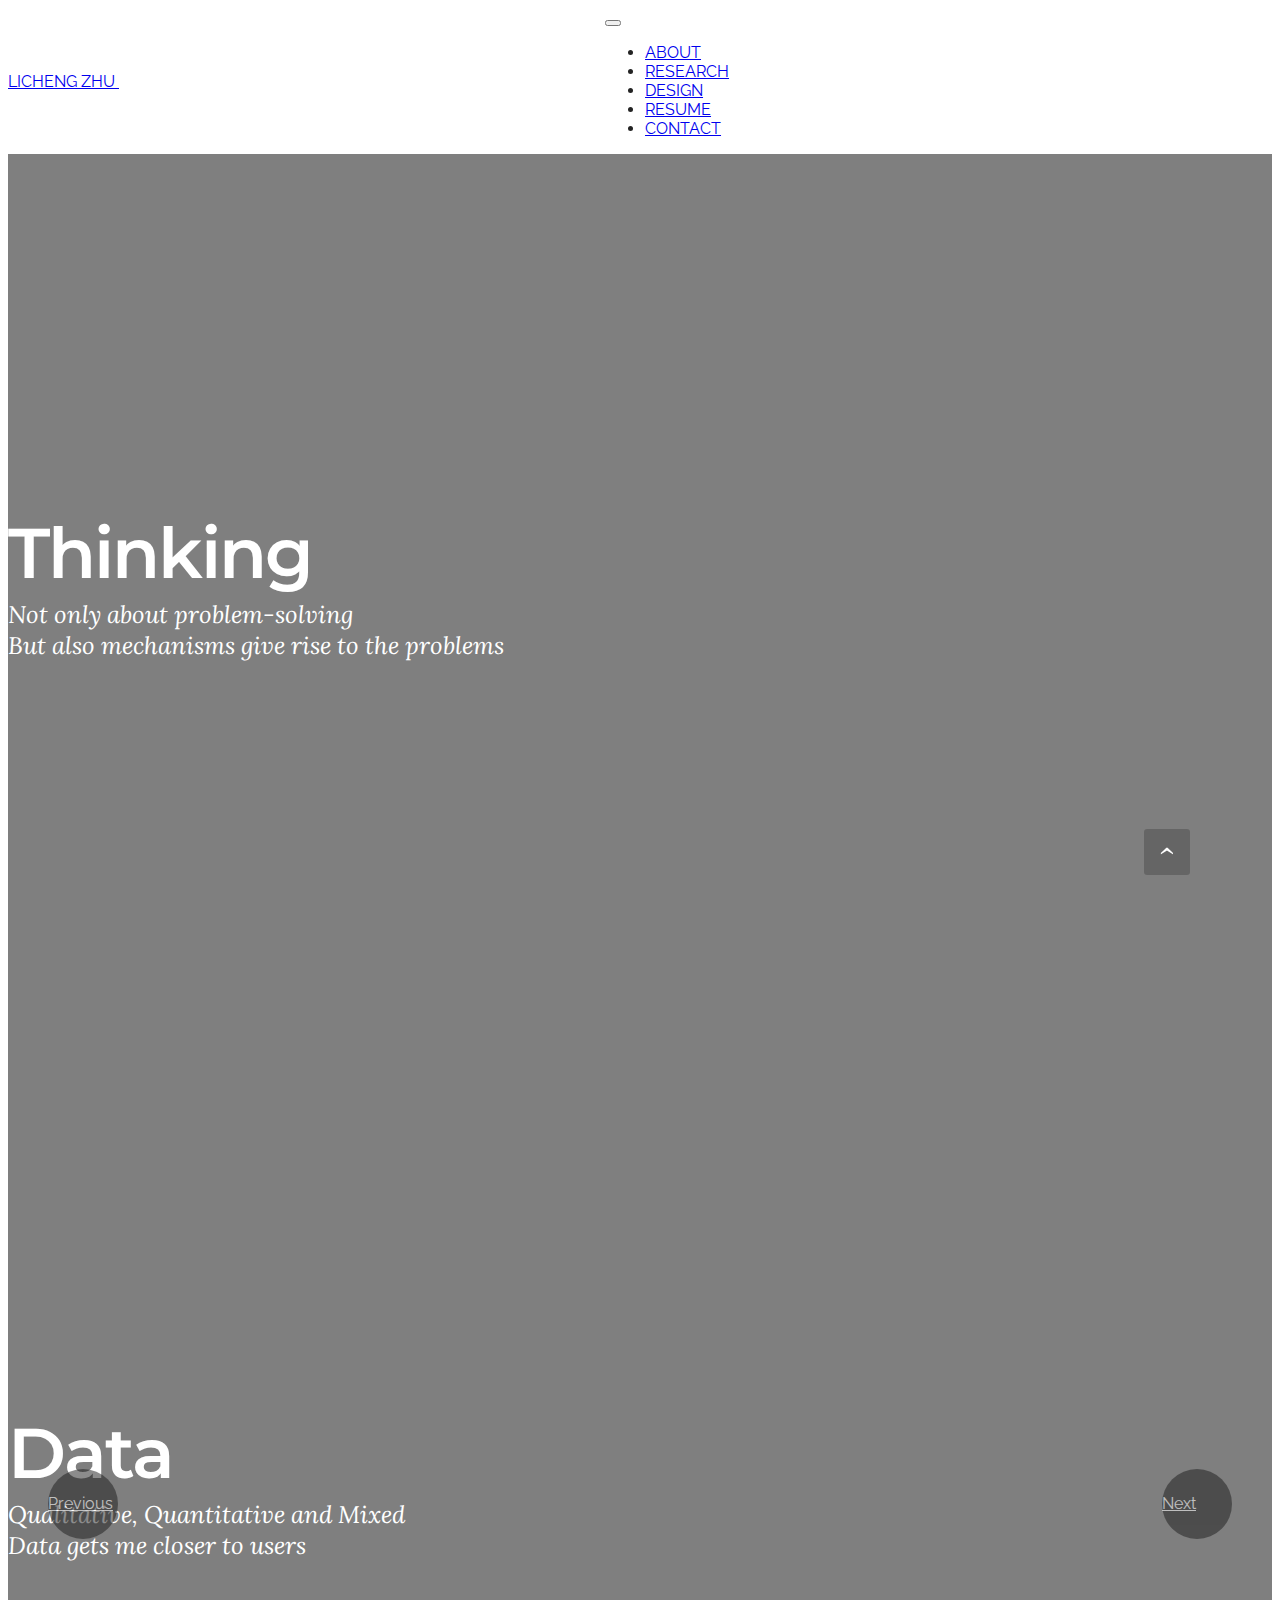
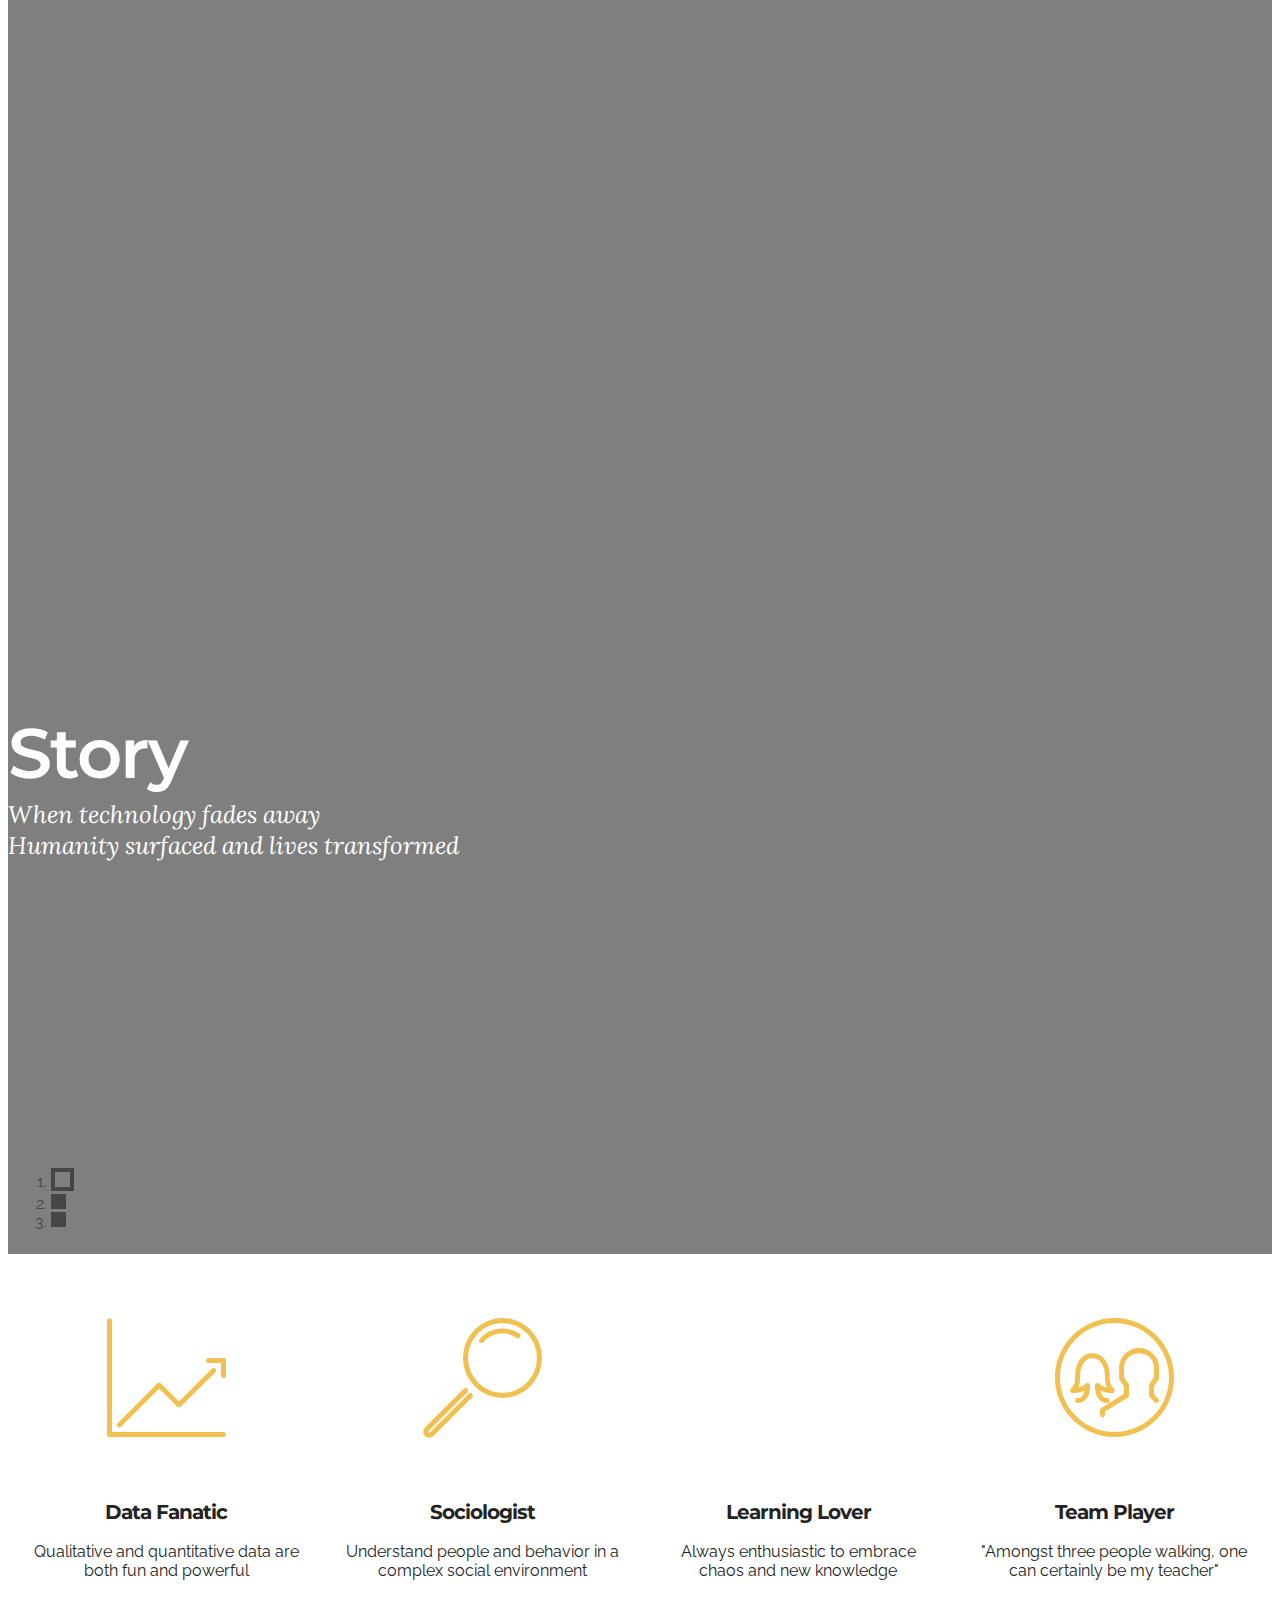
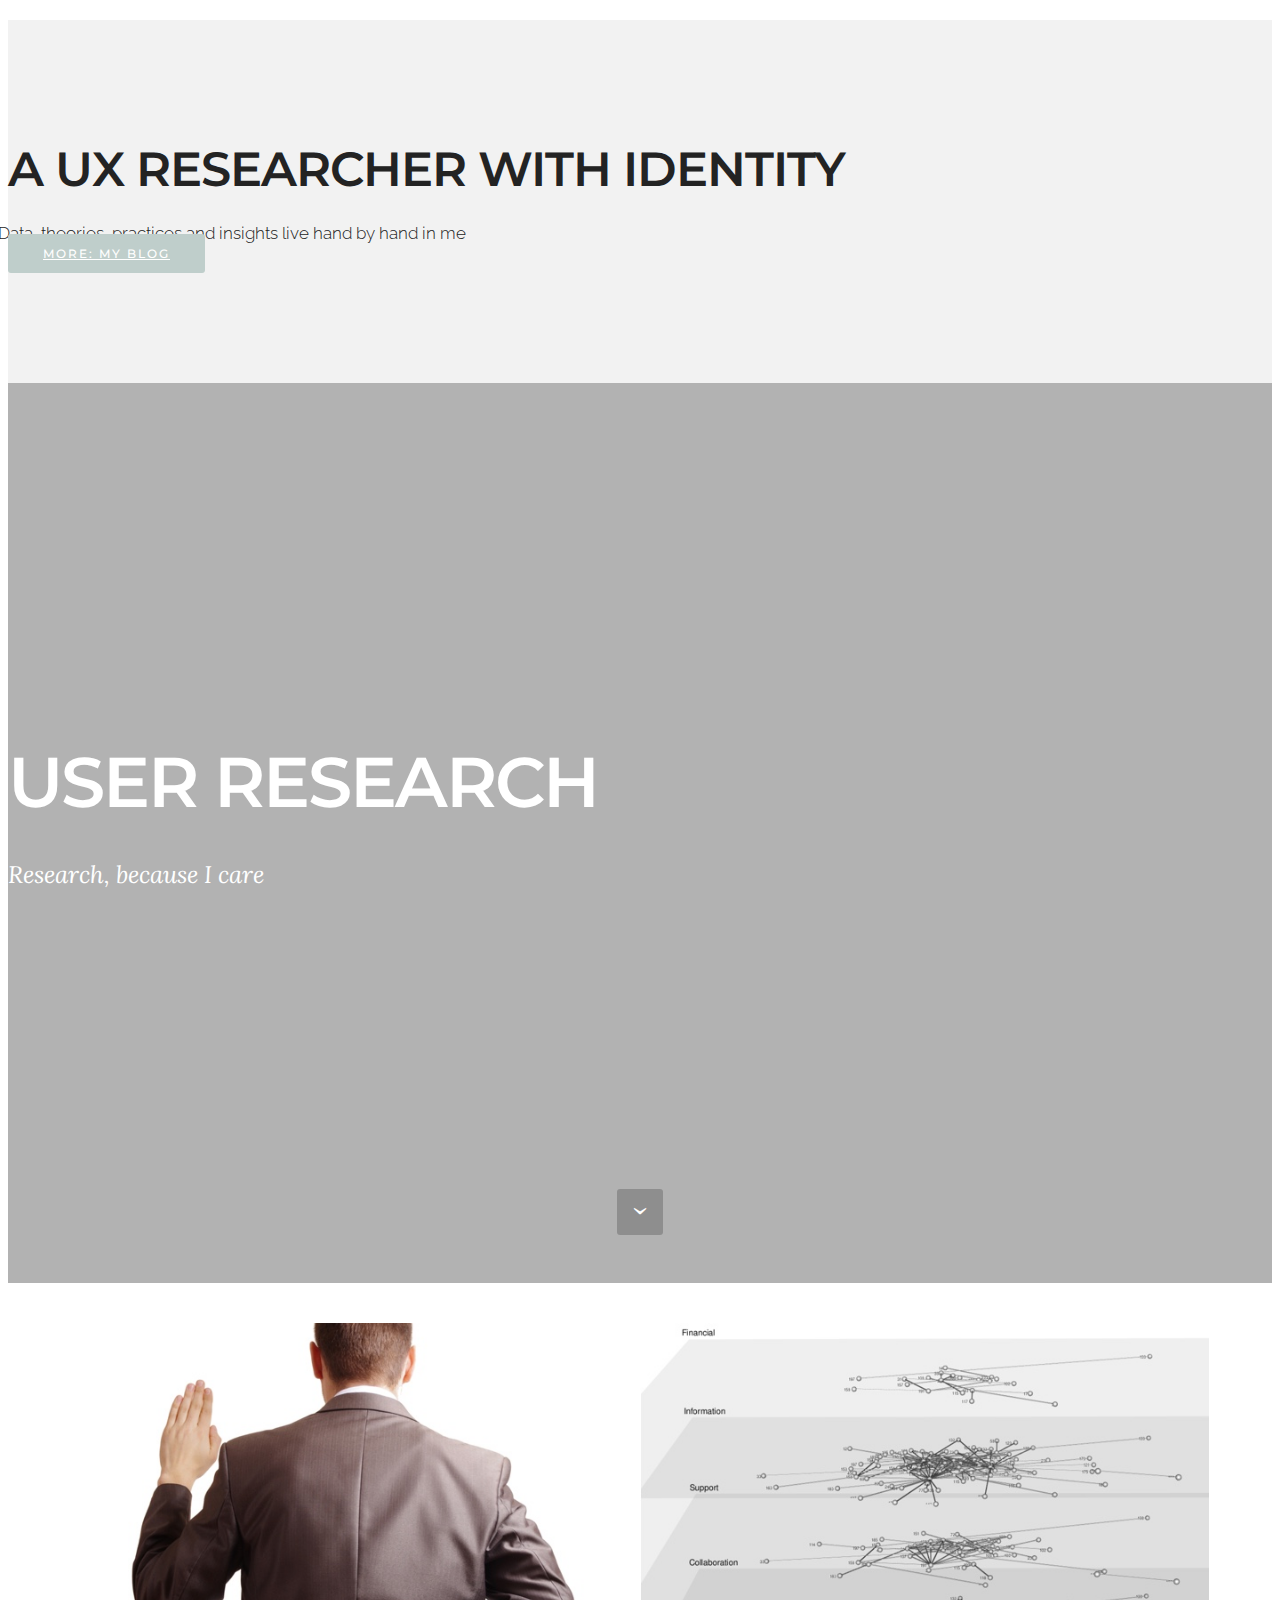
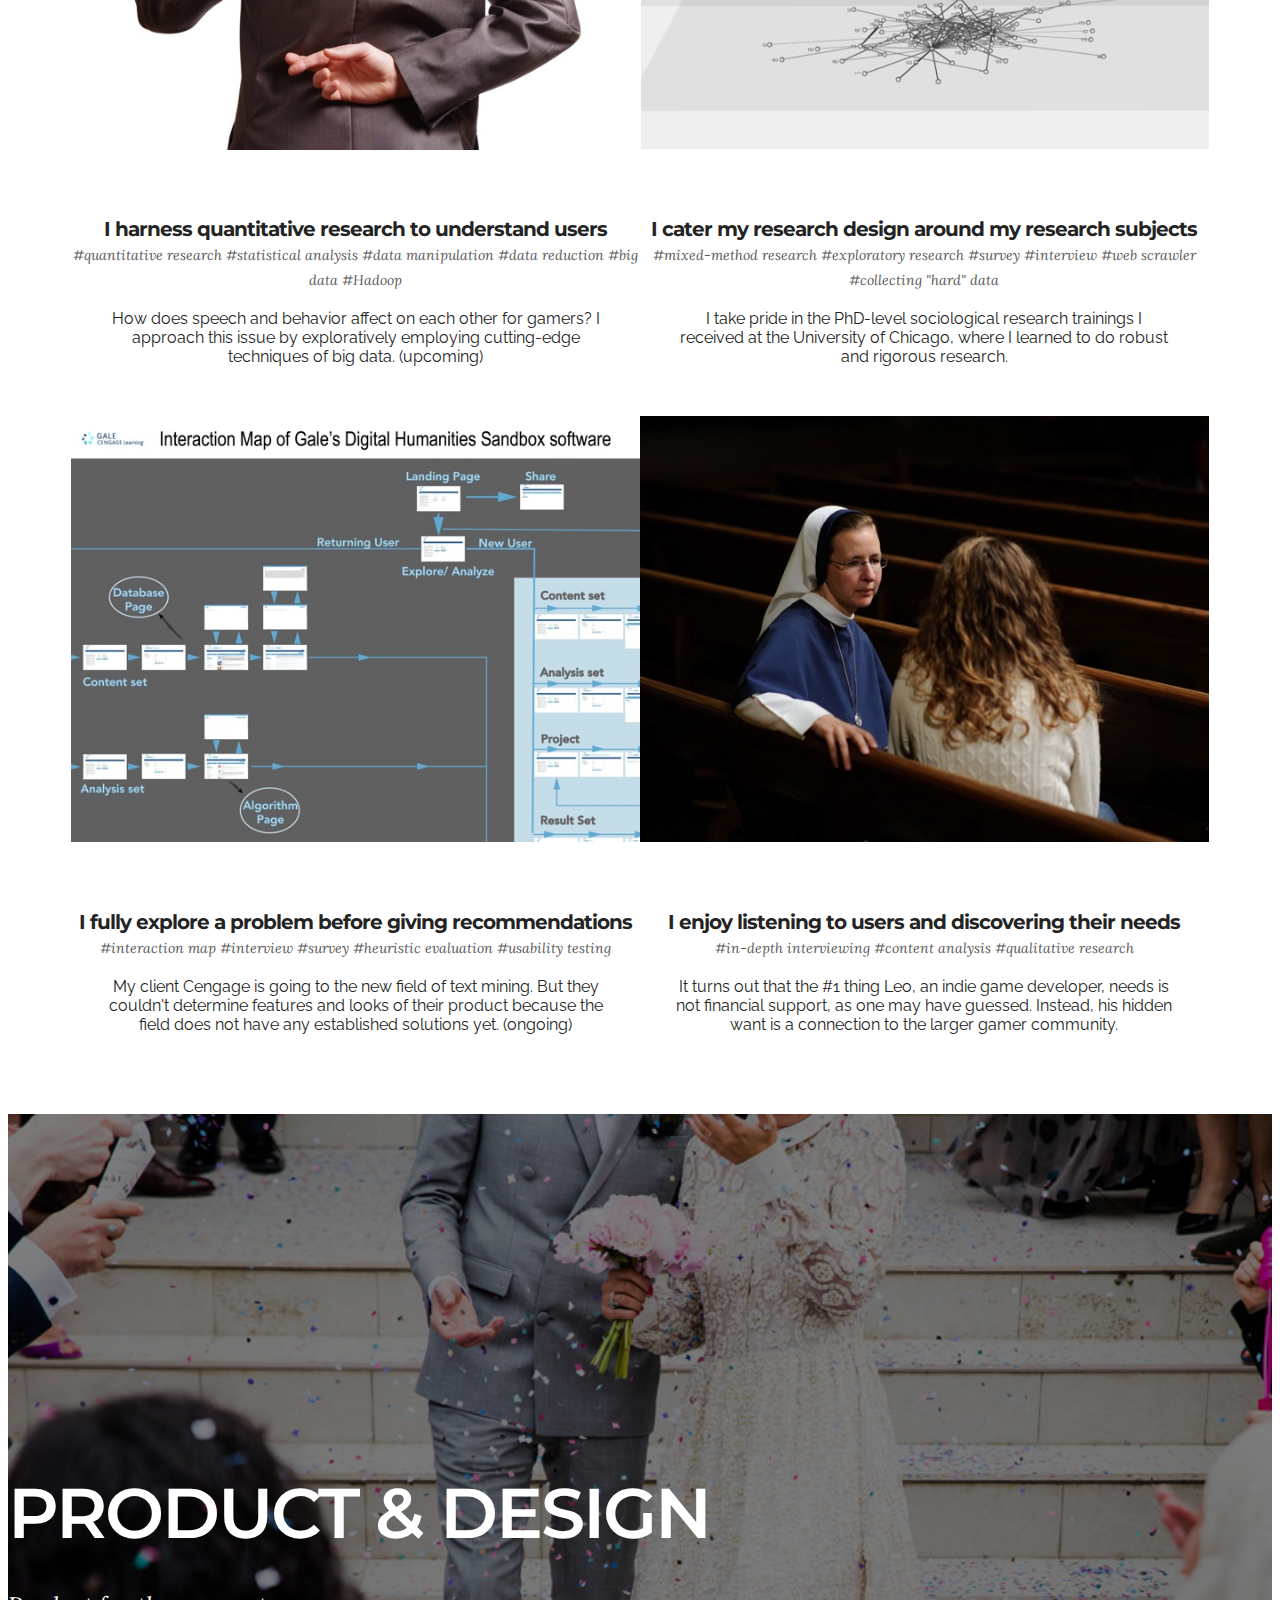
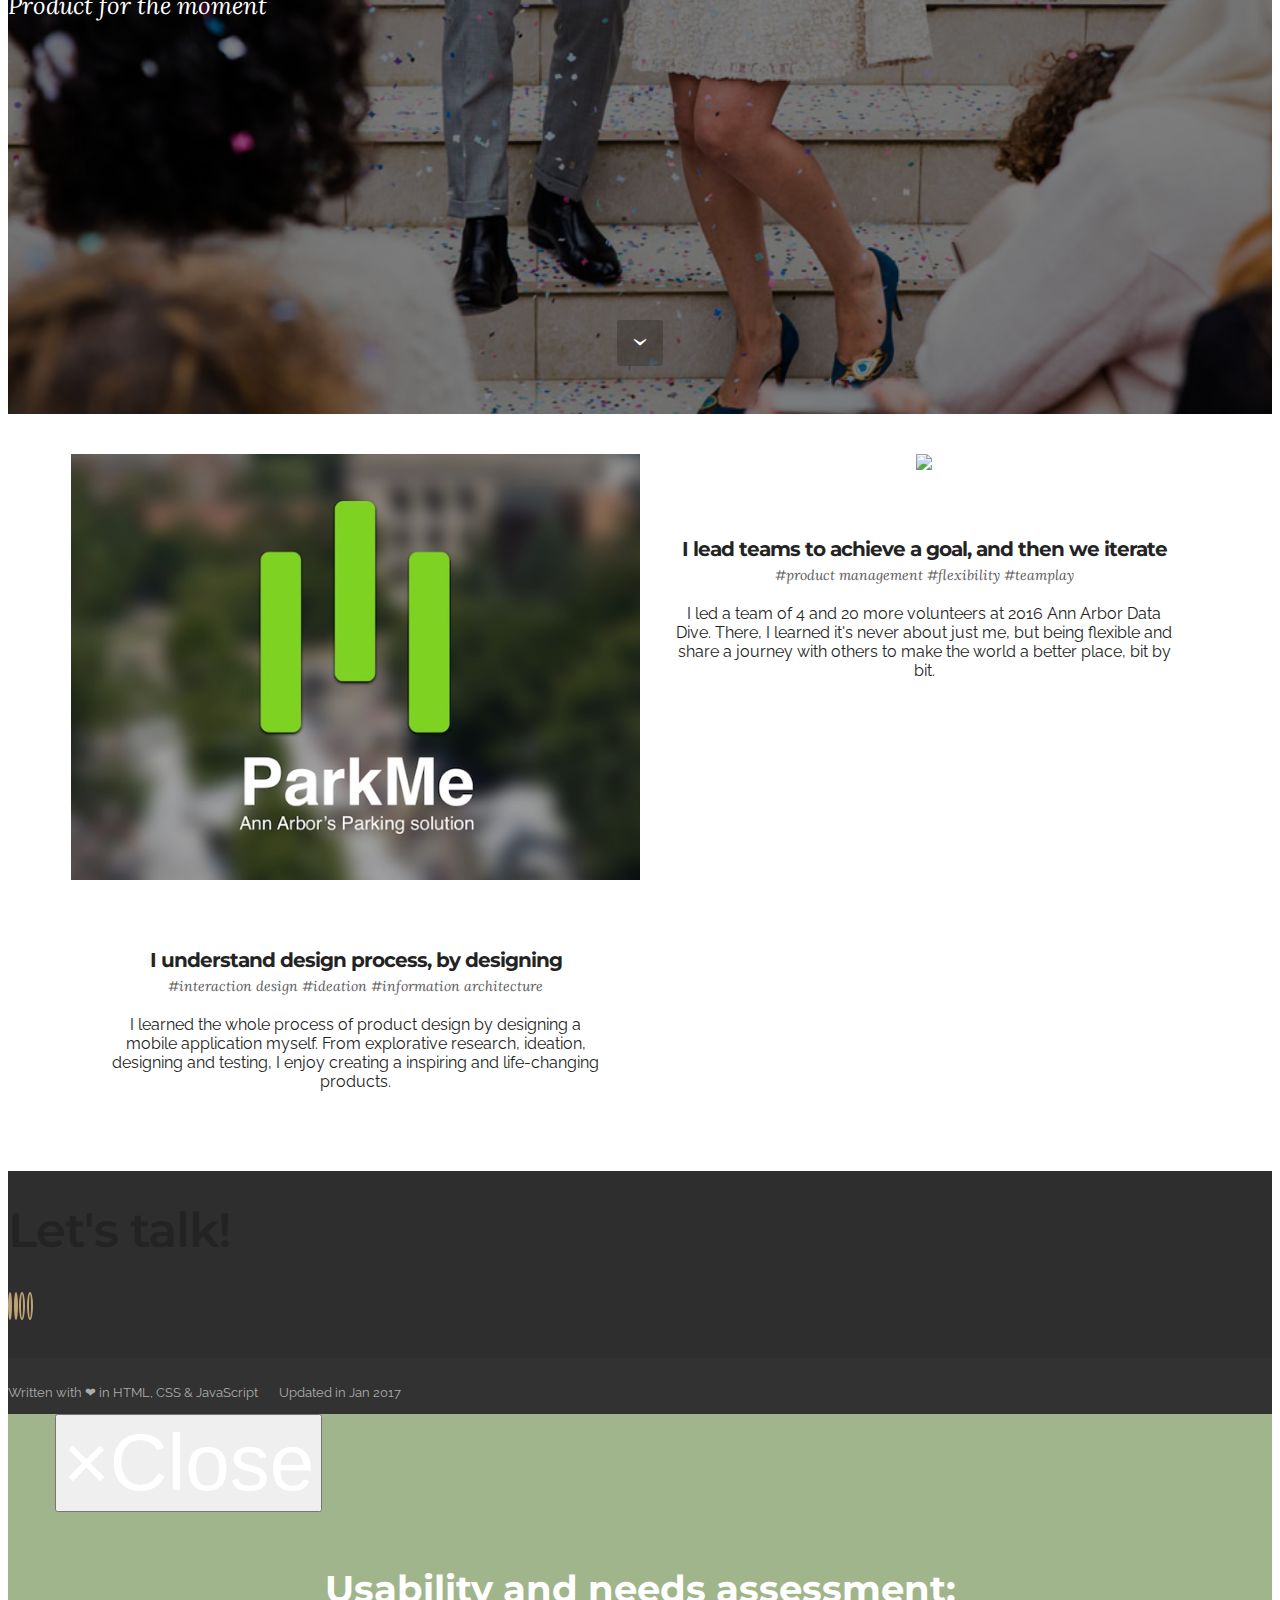
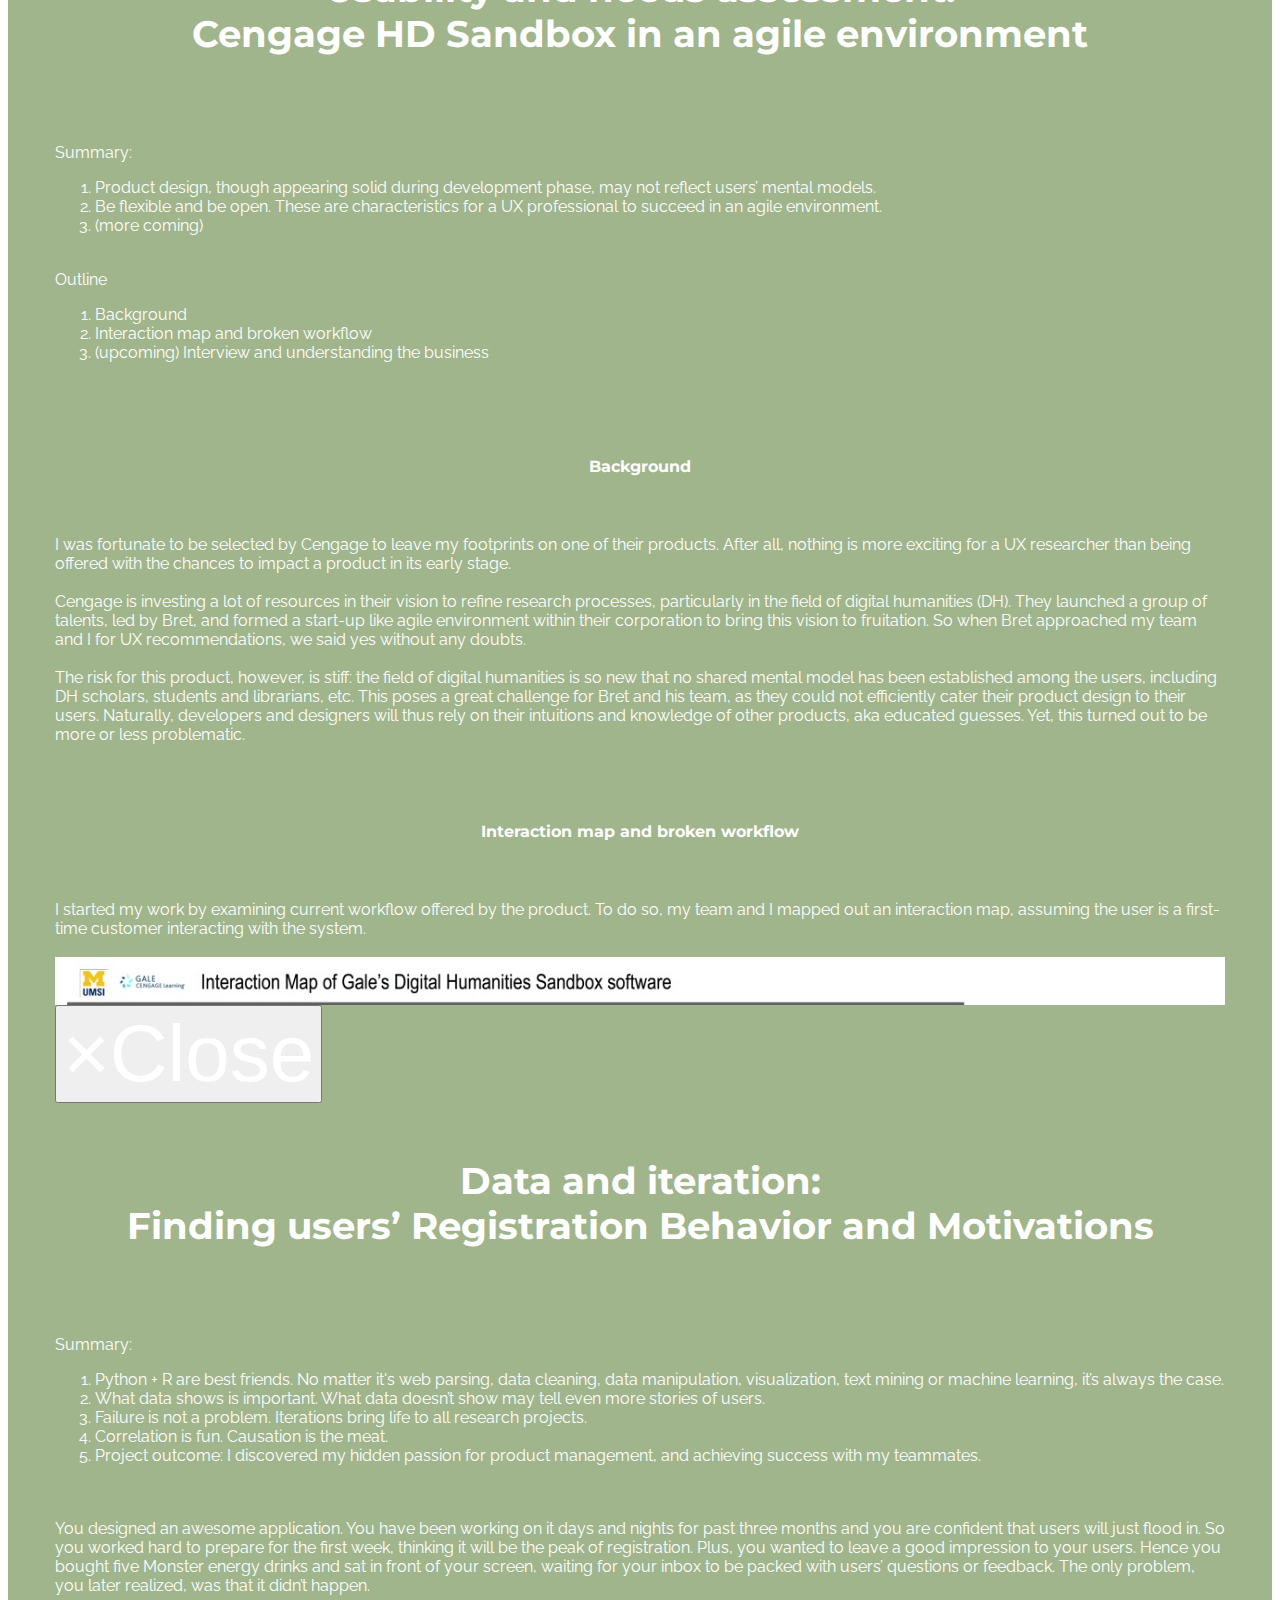
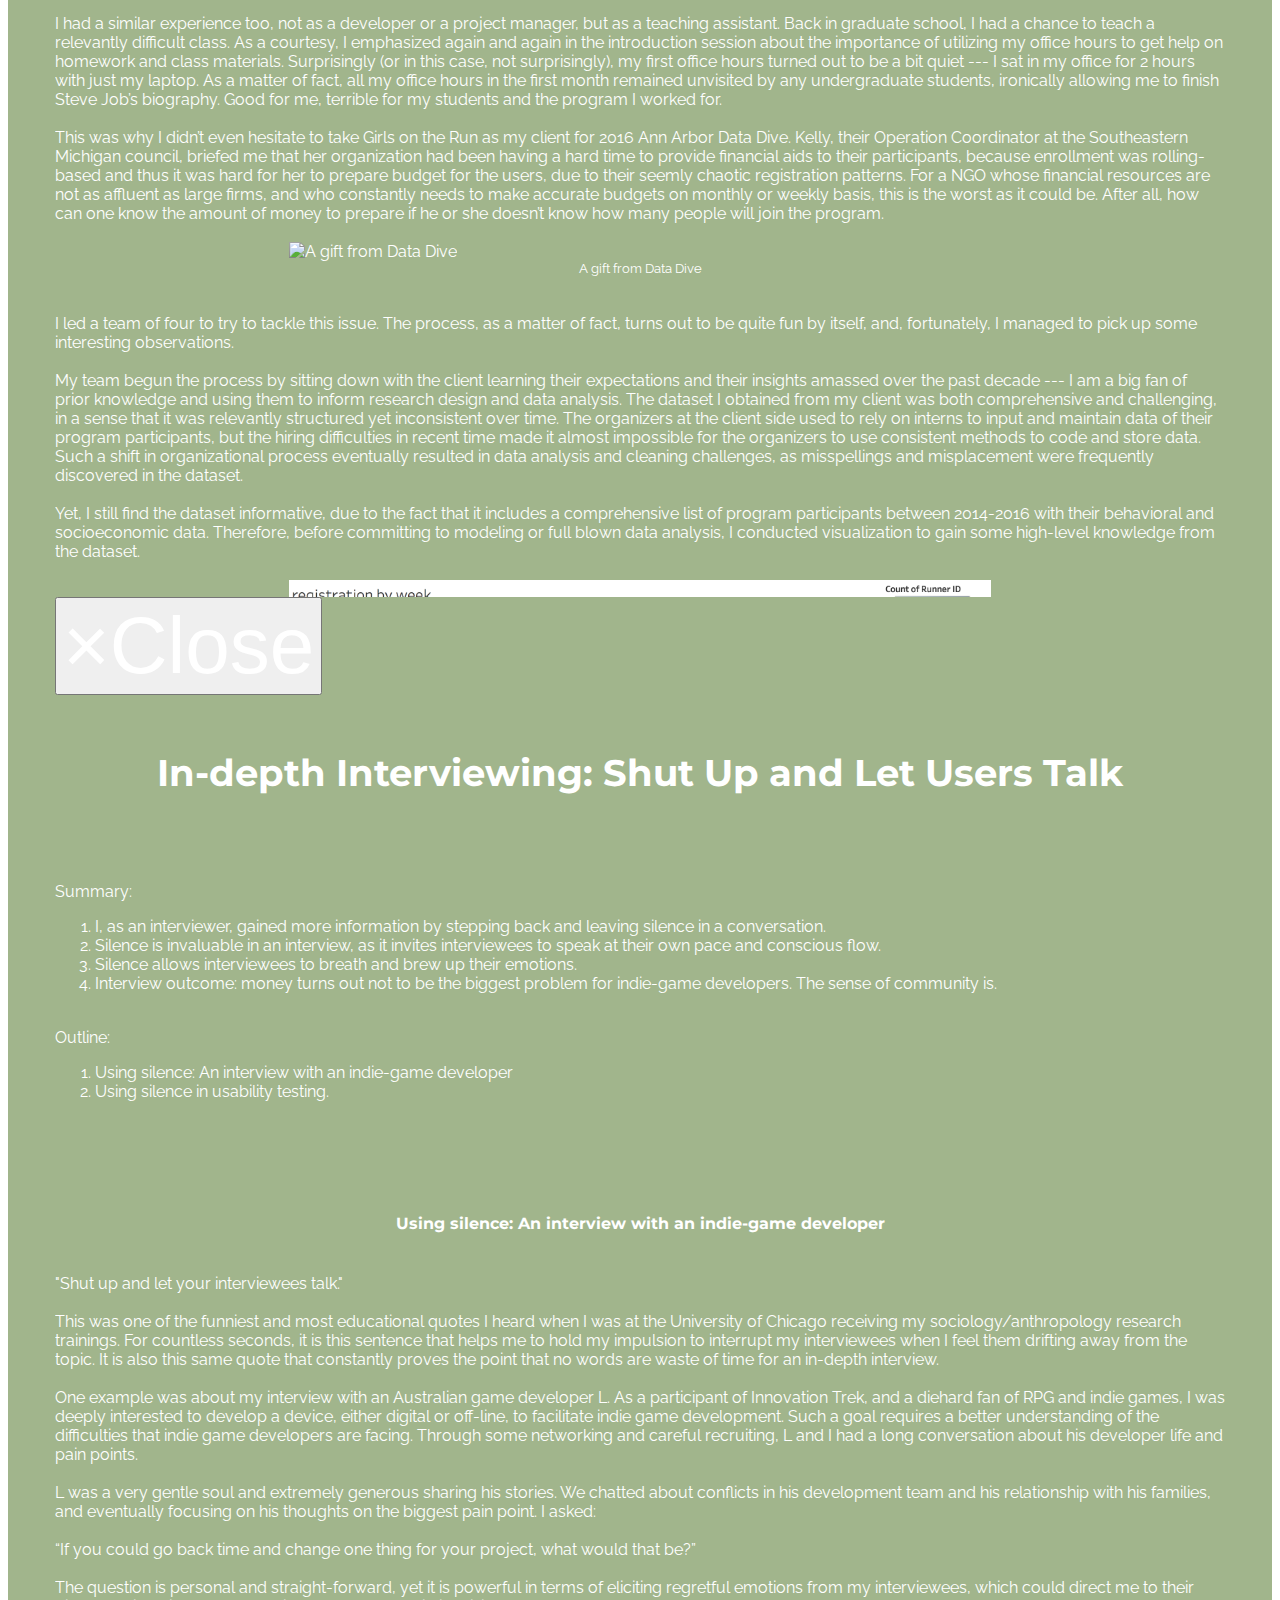
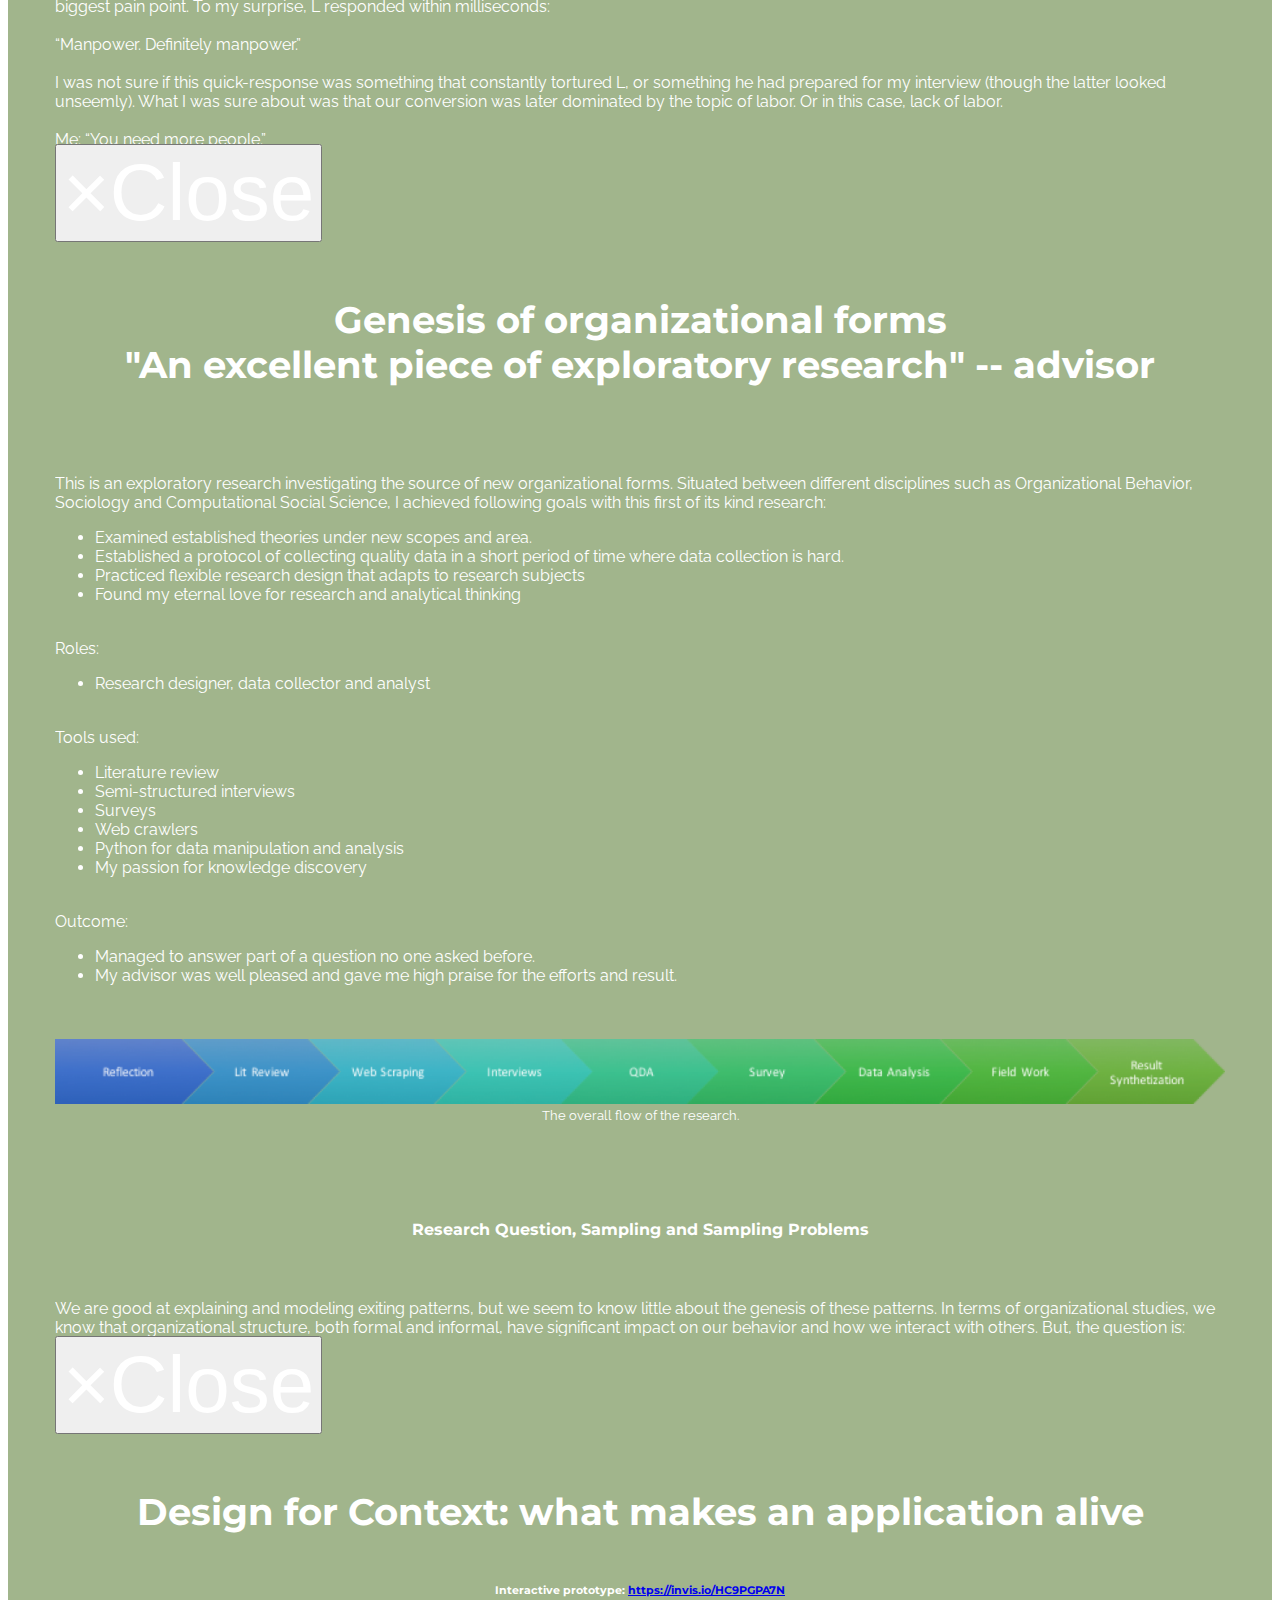
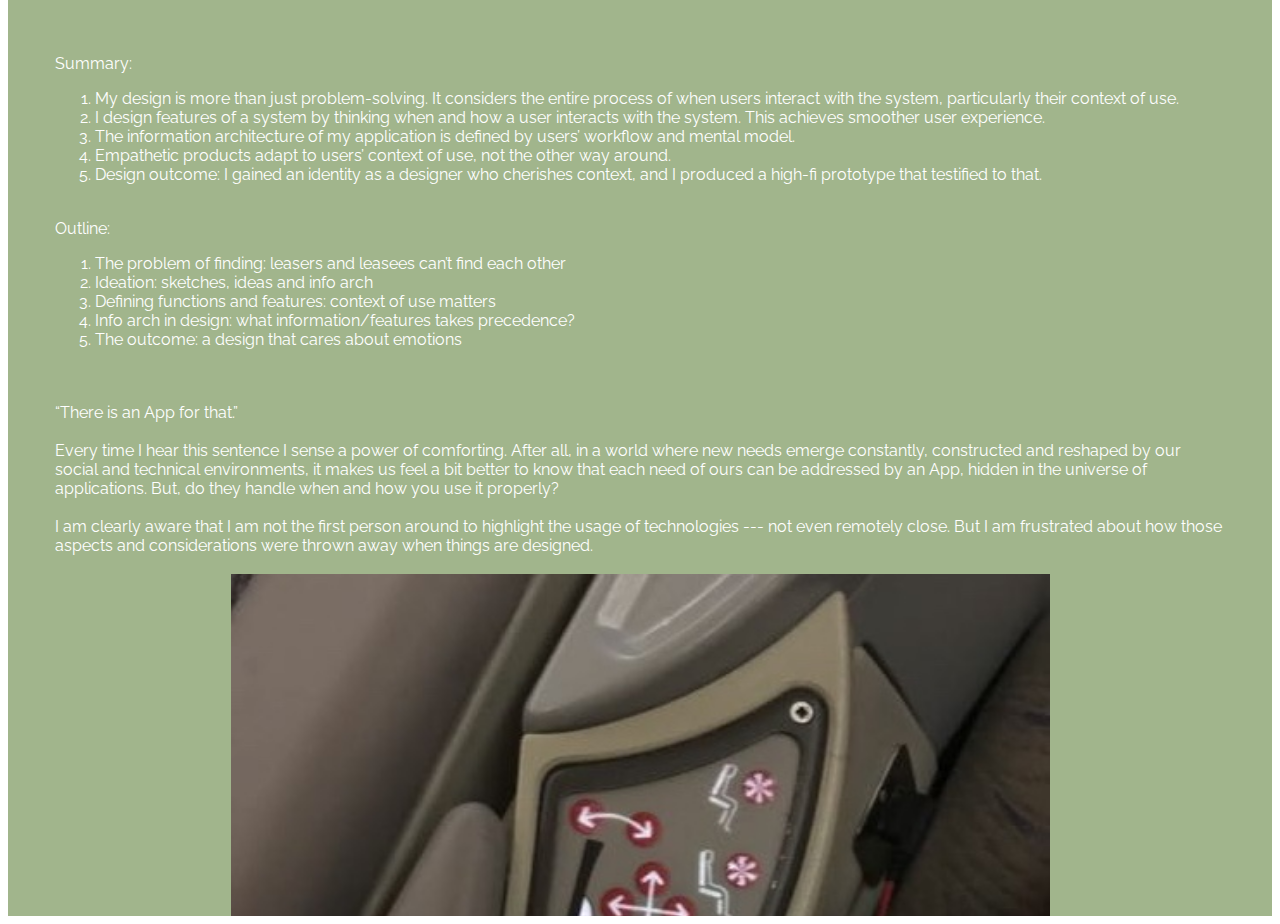
==== commit 95d778d3: "content update" ====
--- a/index.html
+++ b/index.html
@@ -269,7 +269,7 @@
     </div> -->
     <!-- <div class="mbr-cards-row row research-hide"> -->
     <div class="mbr-cards-row row">
-        <div class="mbr-cards-col col-xs-12 col-lg-6" style="padding-top: 0px; padding-bottom: 80px;">
+        <div class="mbr-cards-col col-xs-12 col-lg-6" style="padding-top: 10px; padding-bottom: 80px;">
             <div class="container">
               <div class="card cart-block">
                   <div class="card-img">
@@ -285,7 +285,7 @@
                 </div>
             </div>
         </div>
-        <div class="mbr-cards-col col-xs-12 col-lg-6" style="padding-top: 0px; padding-bottom: 80px;">
+        <div class="mbr-cards-col col-xs-12 col-lg-6" style="padding-top: 10px; padding-bottom: 80px;">
             <div class="container">
                 <div class="card cart-block">
                     <div class="card-img">
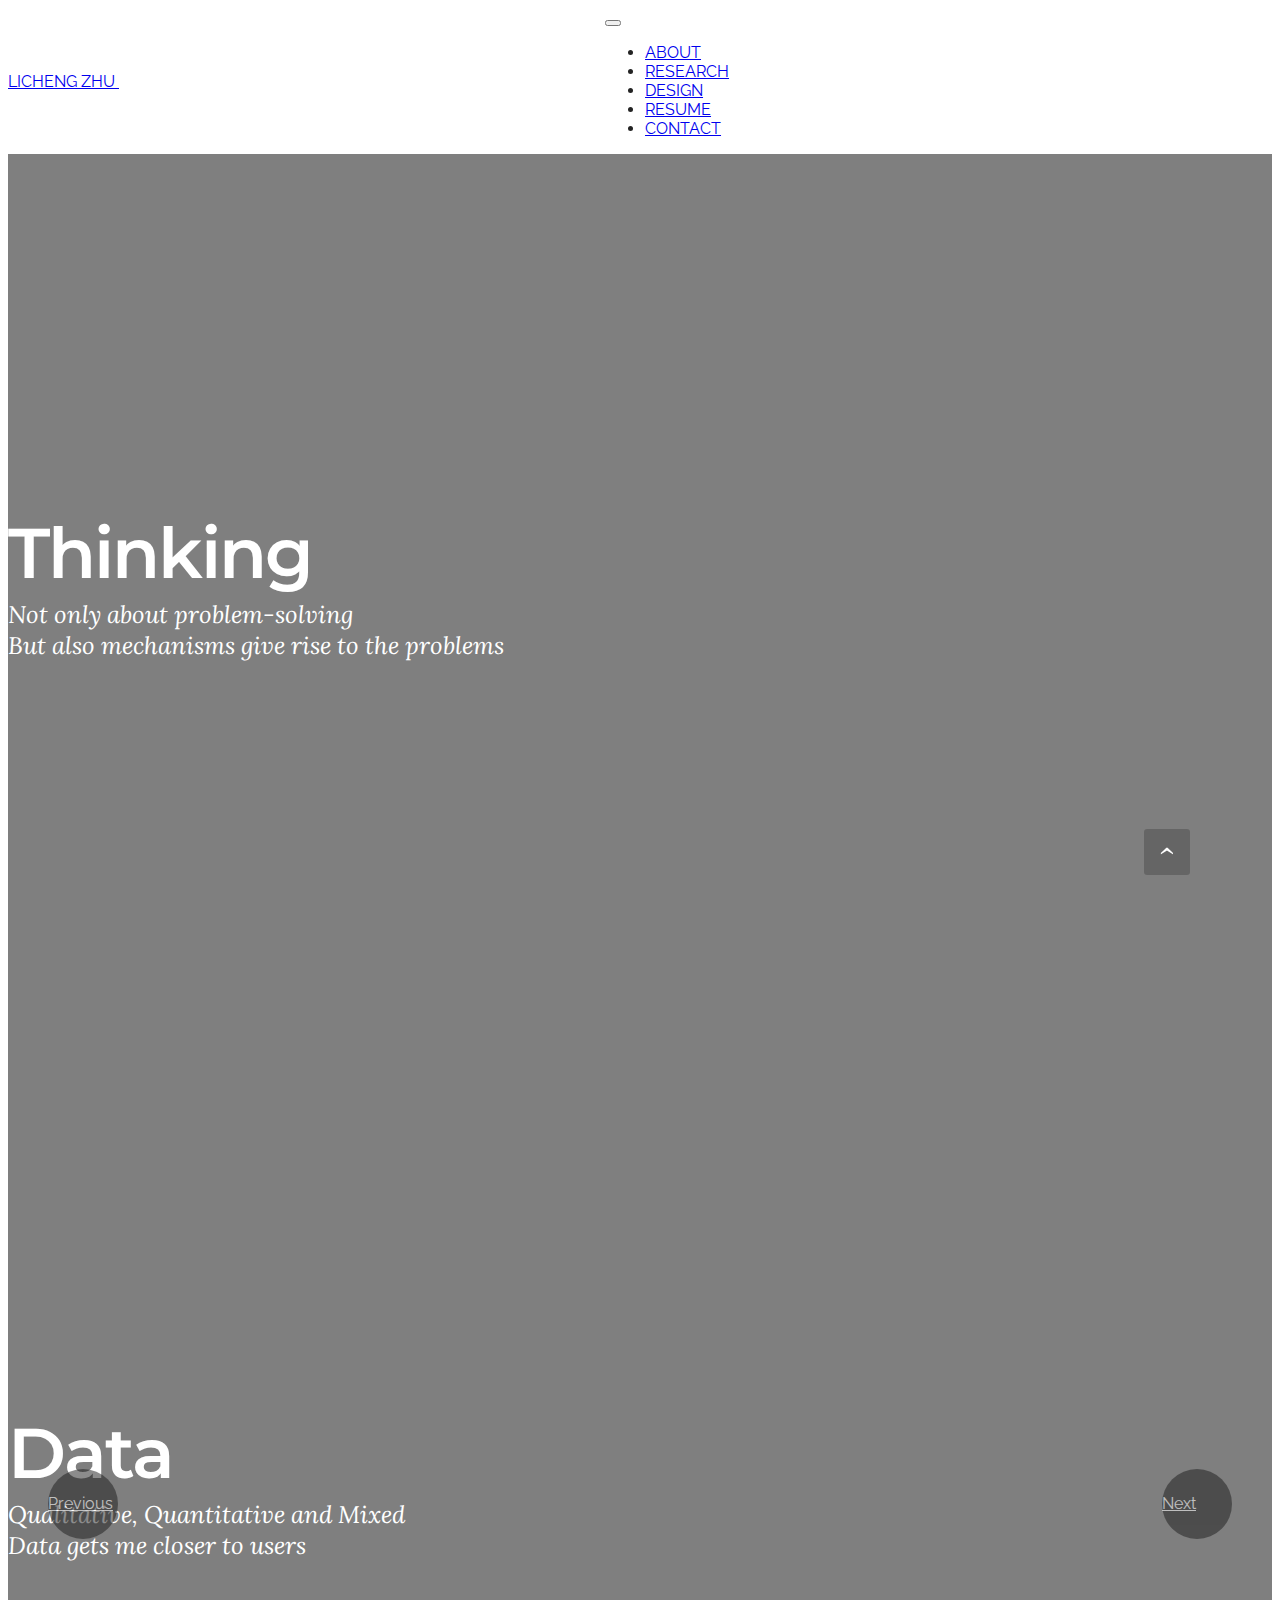
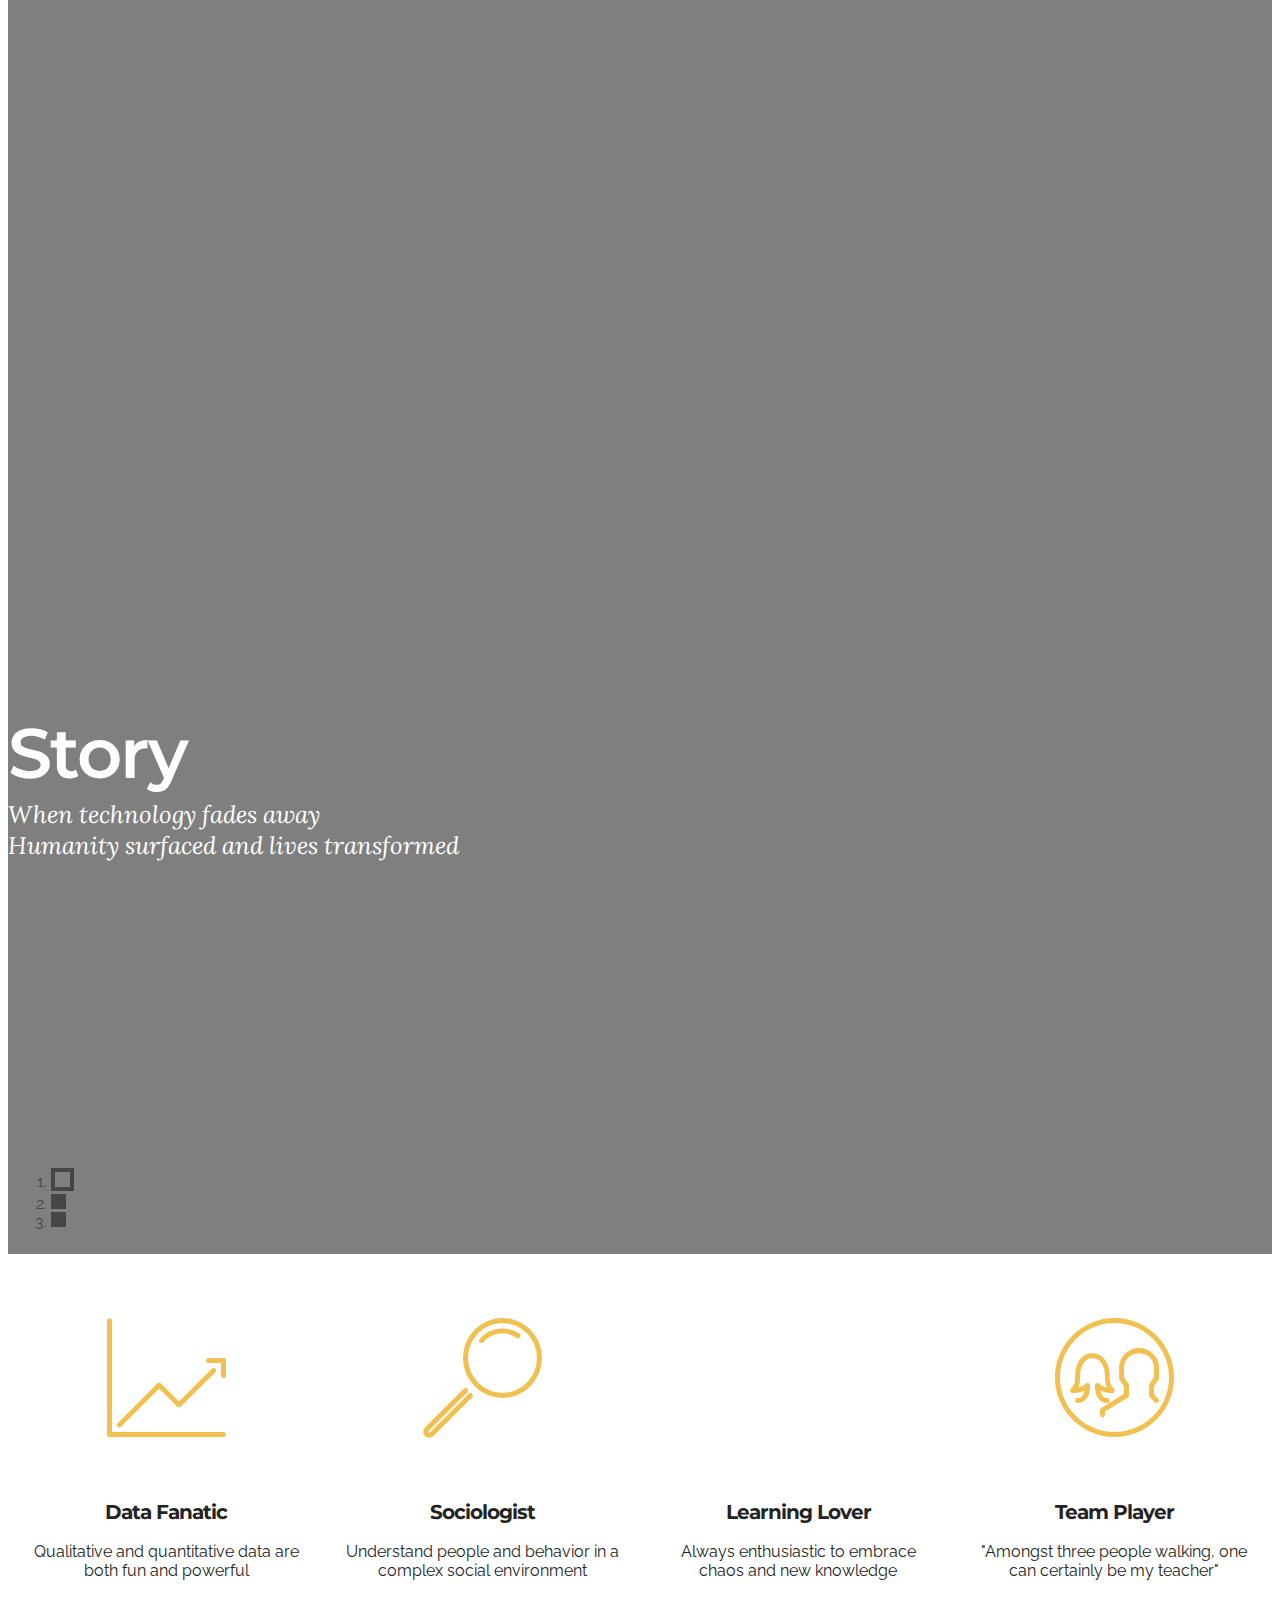
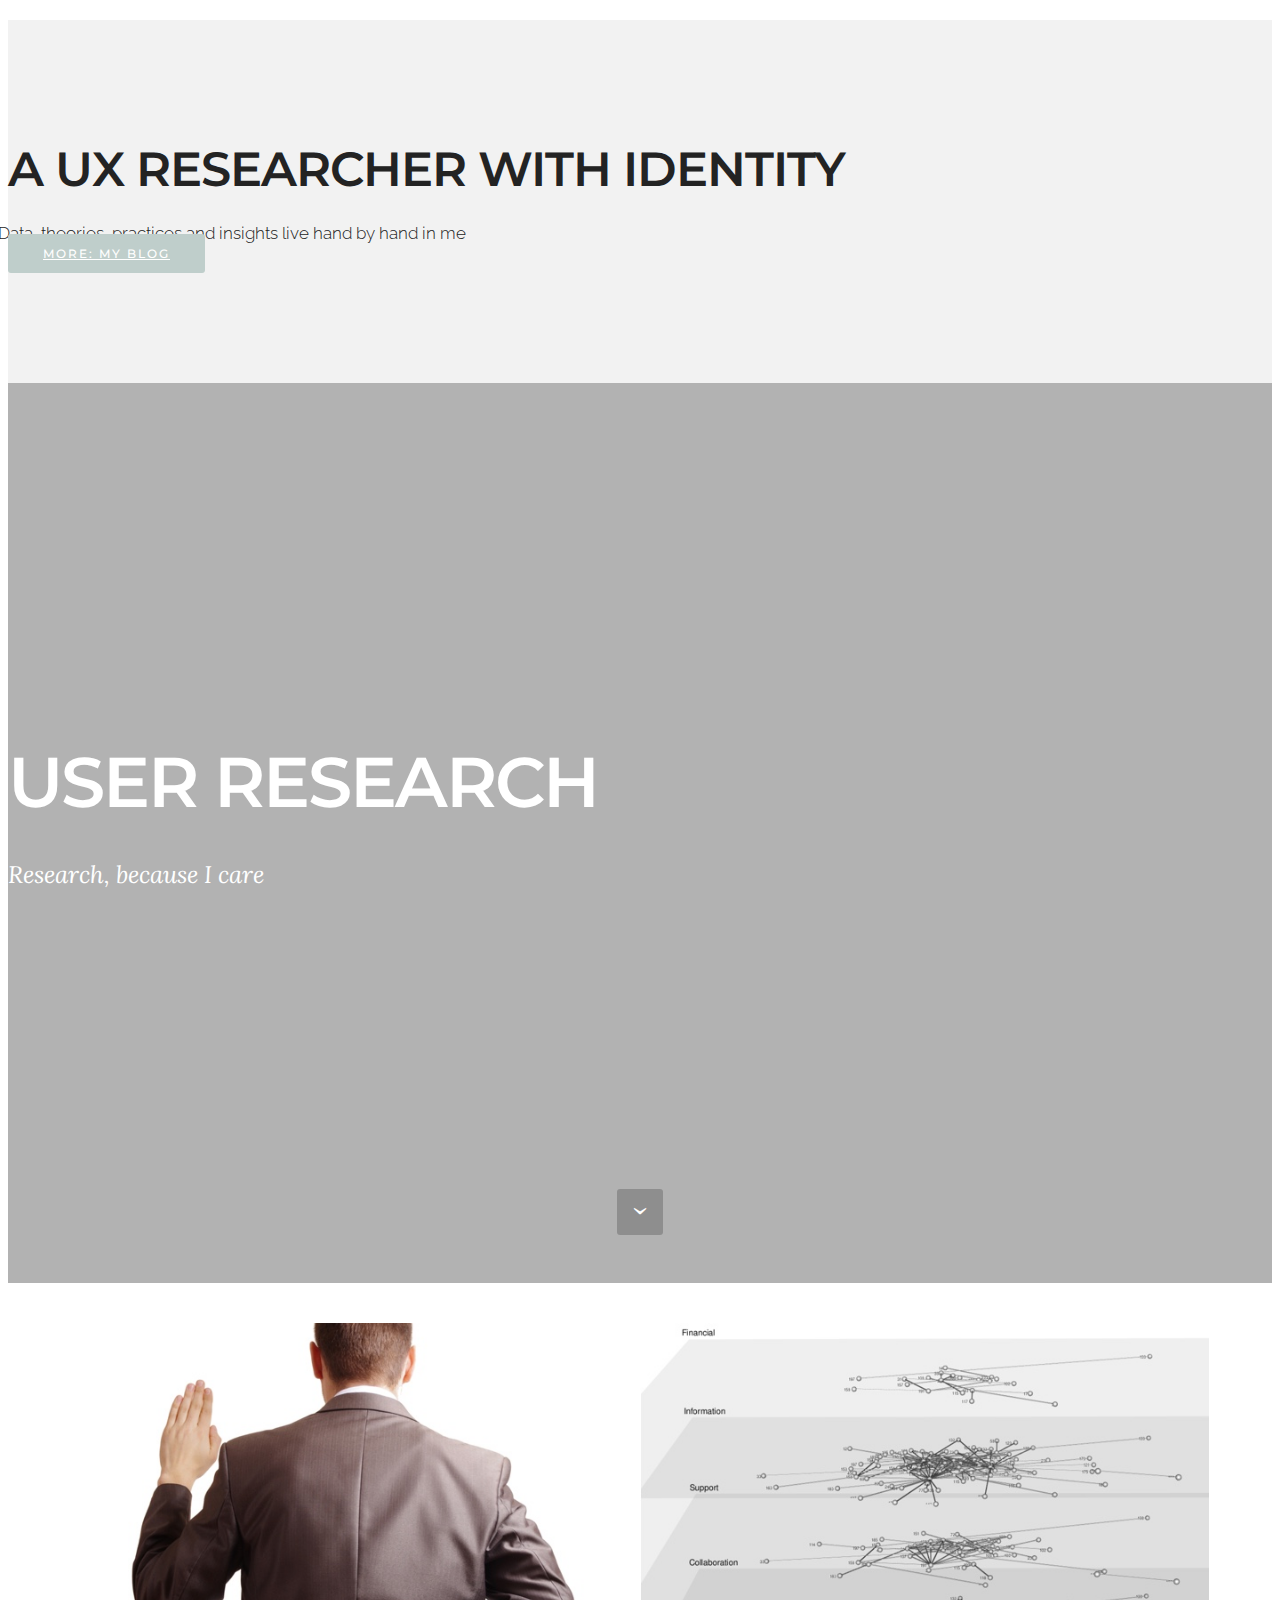
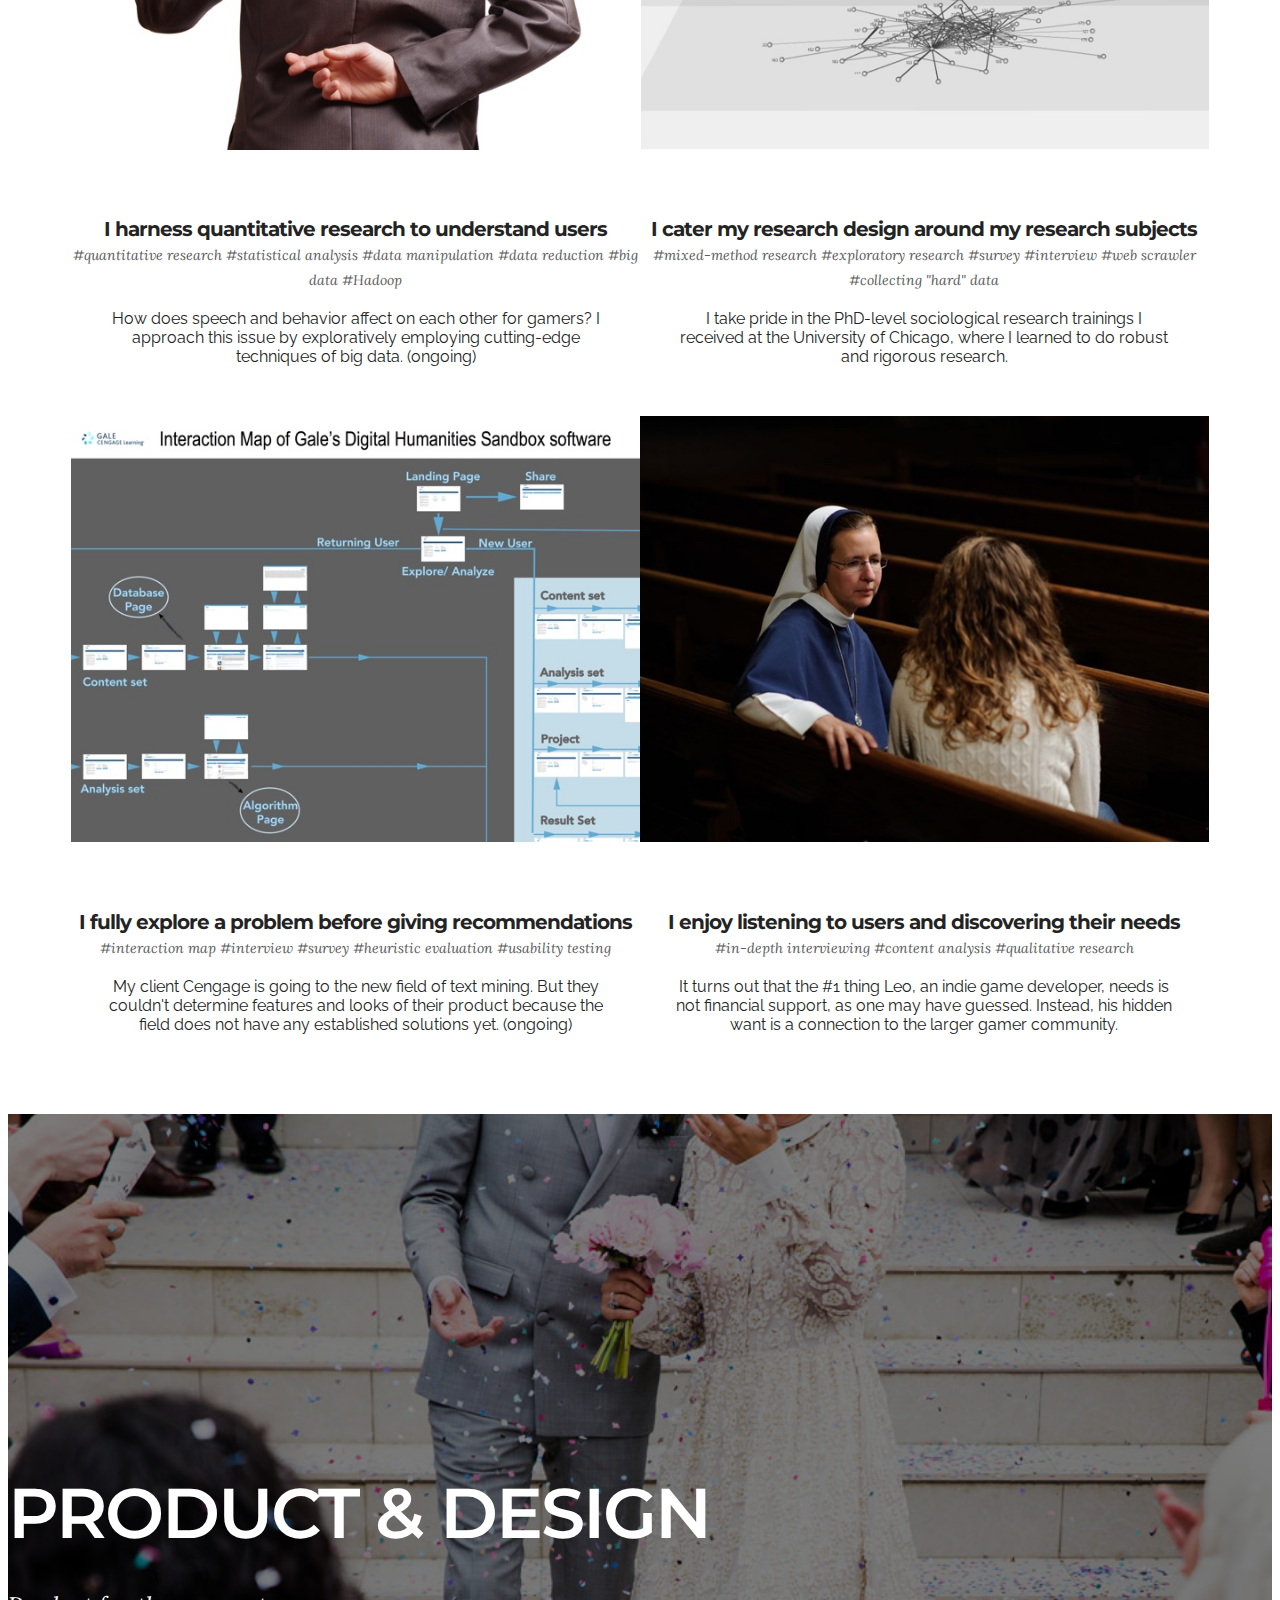
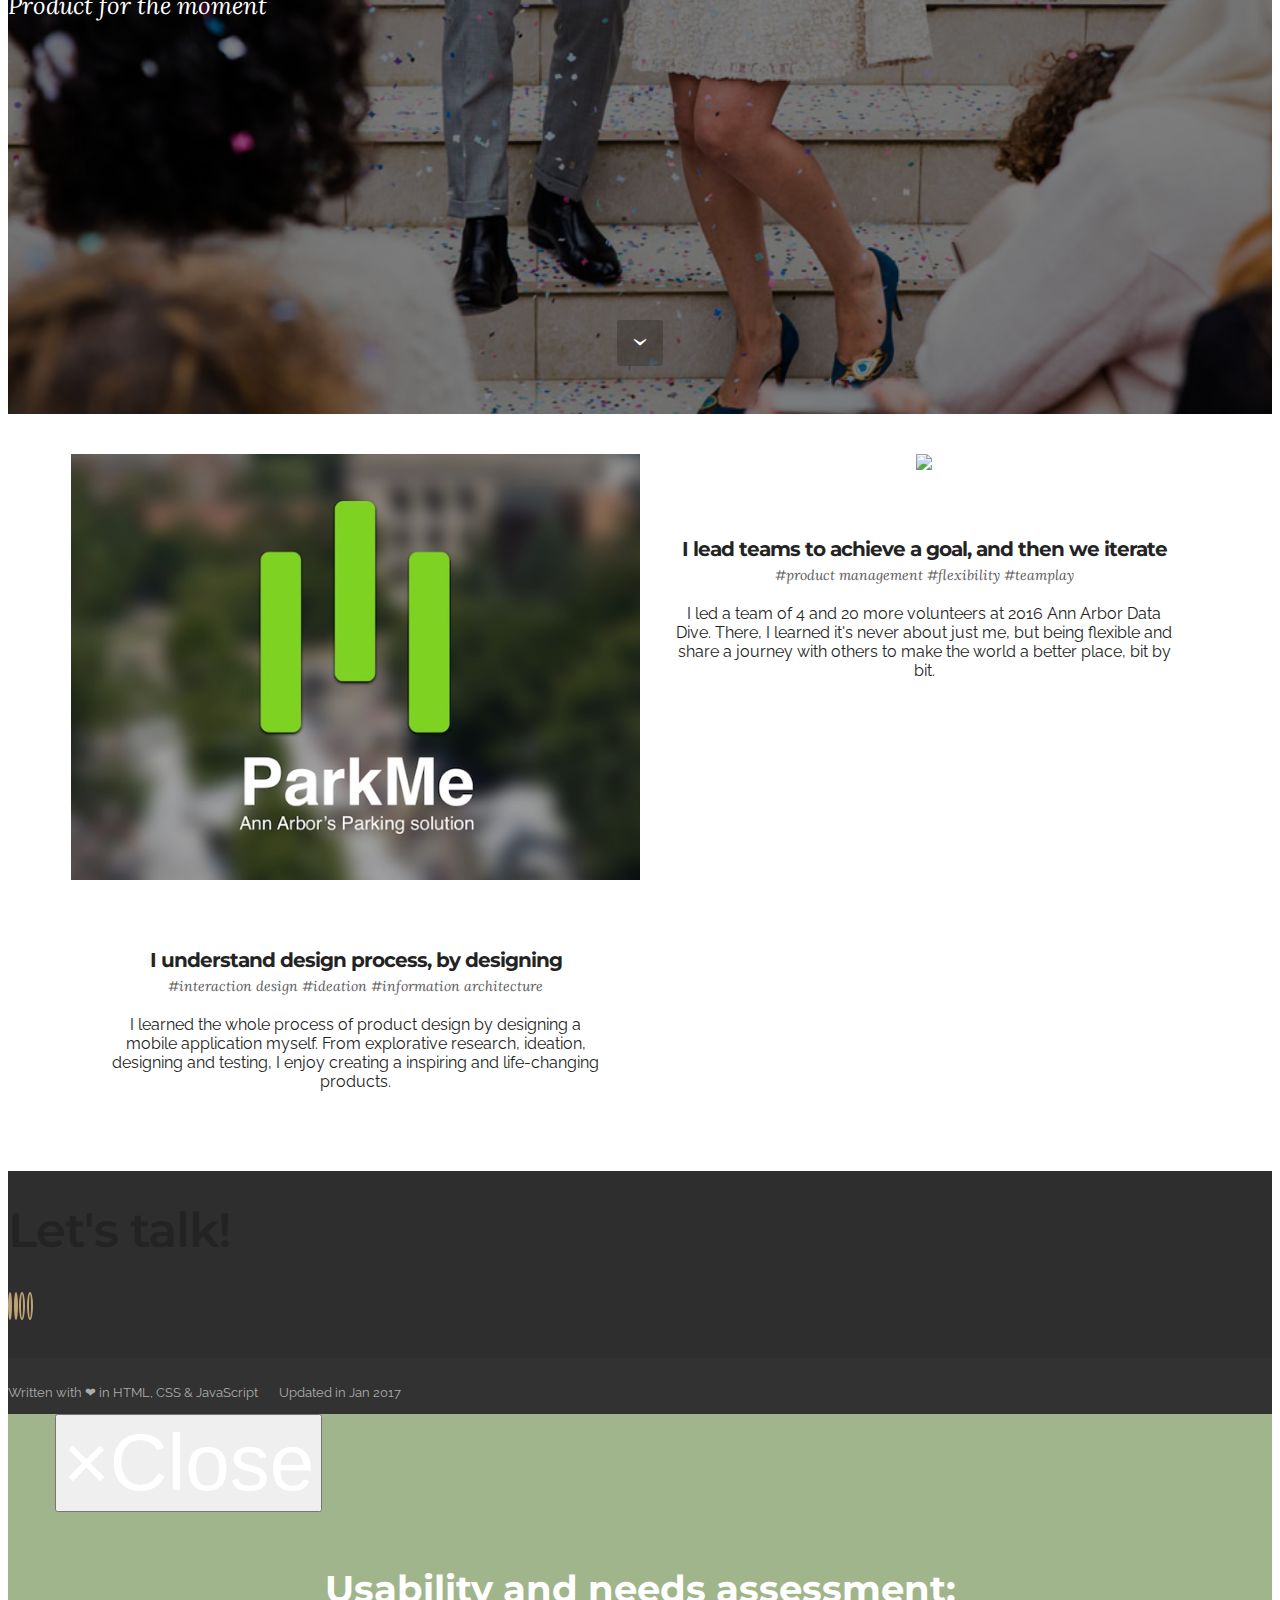
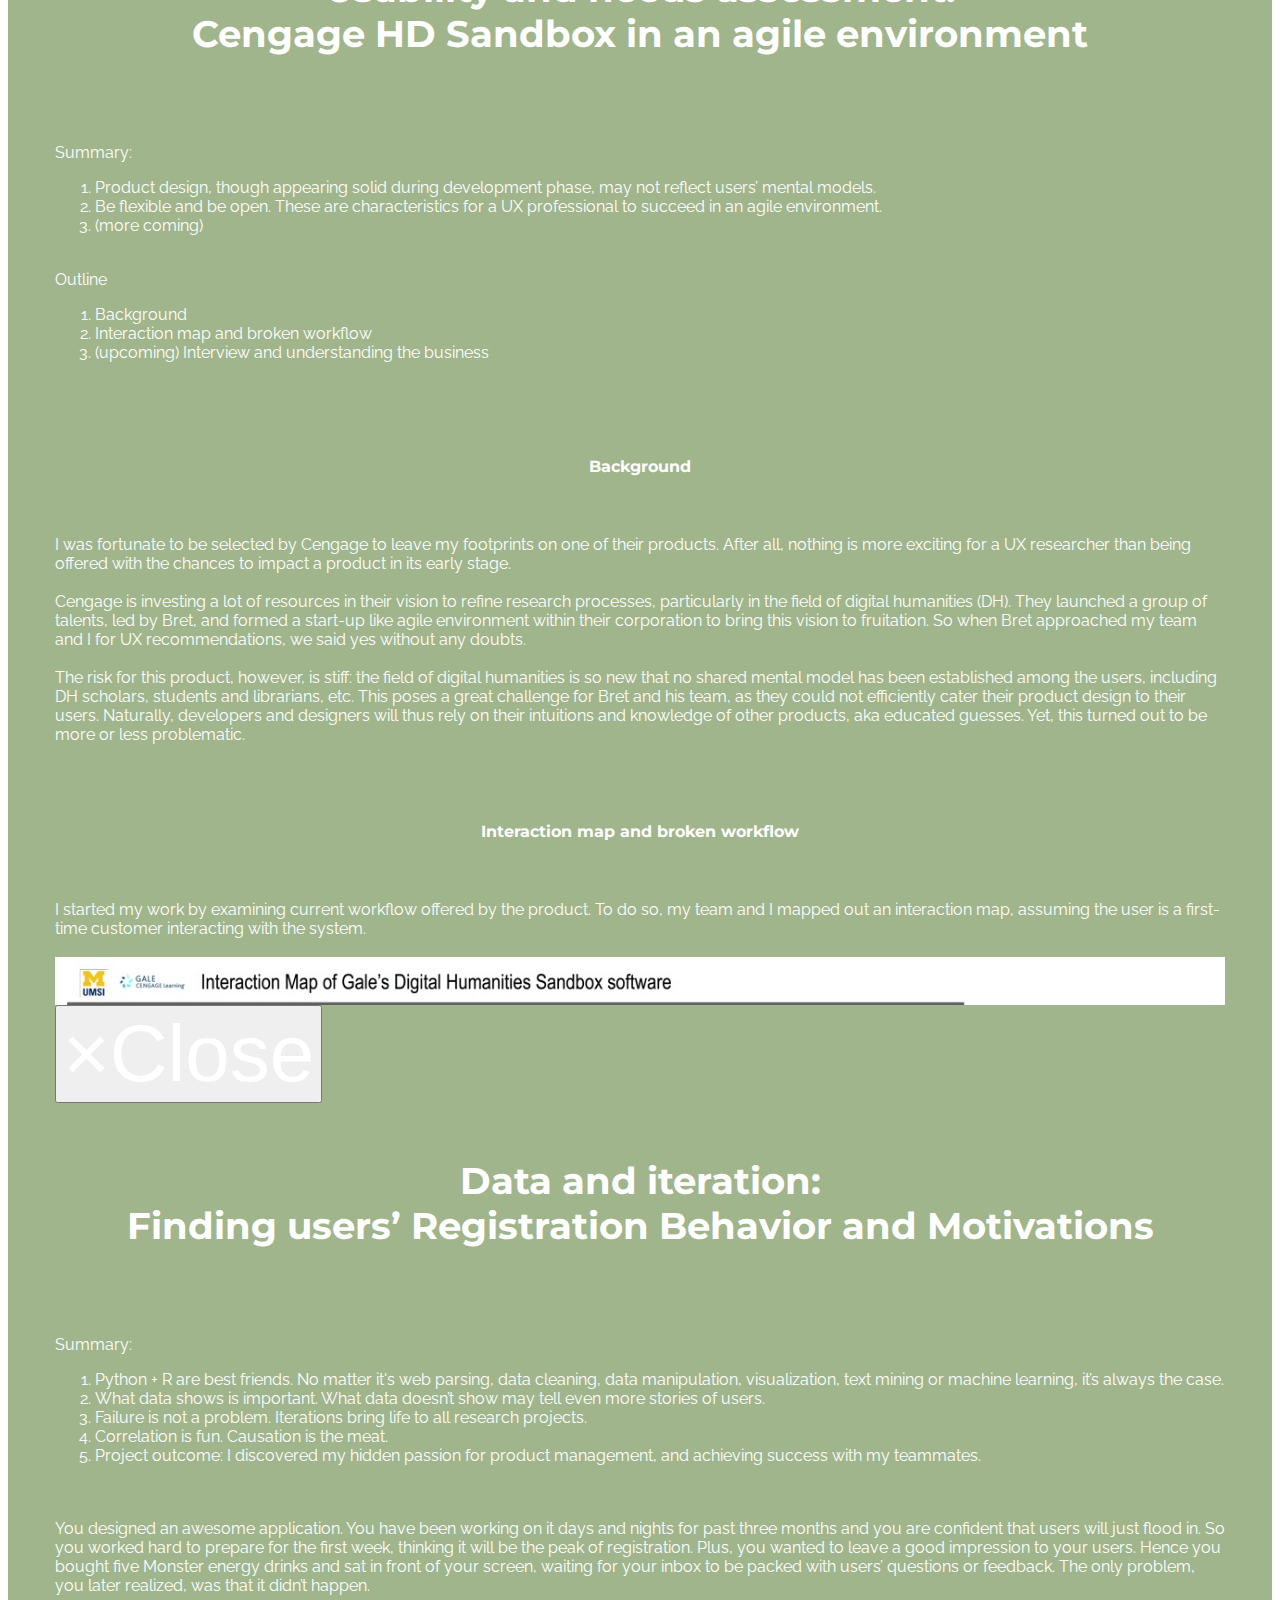
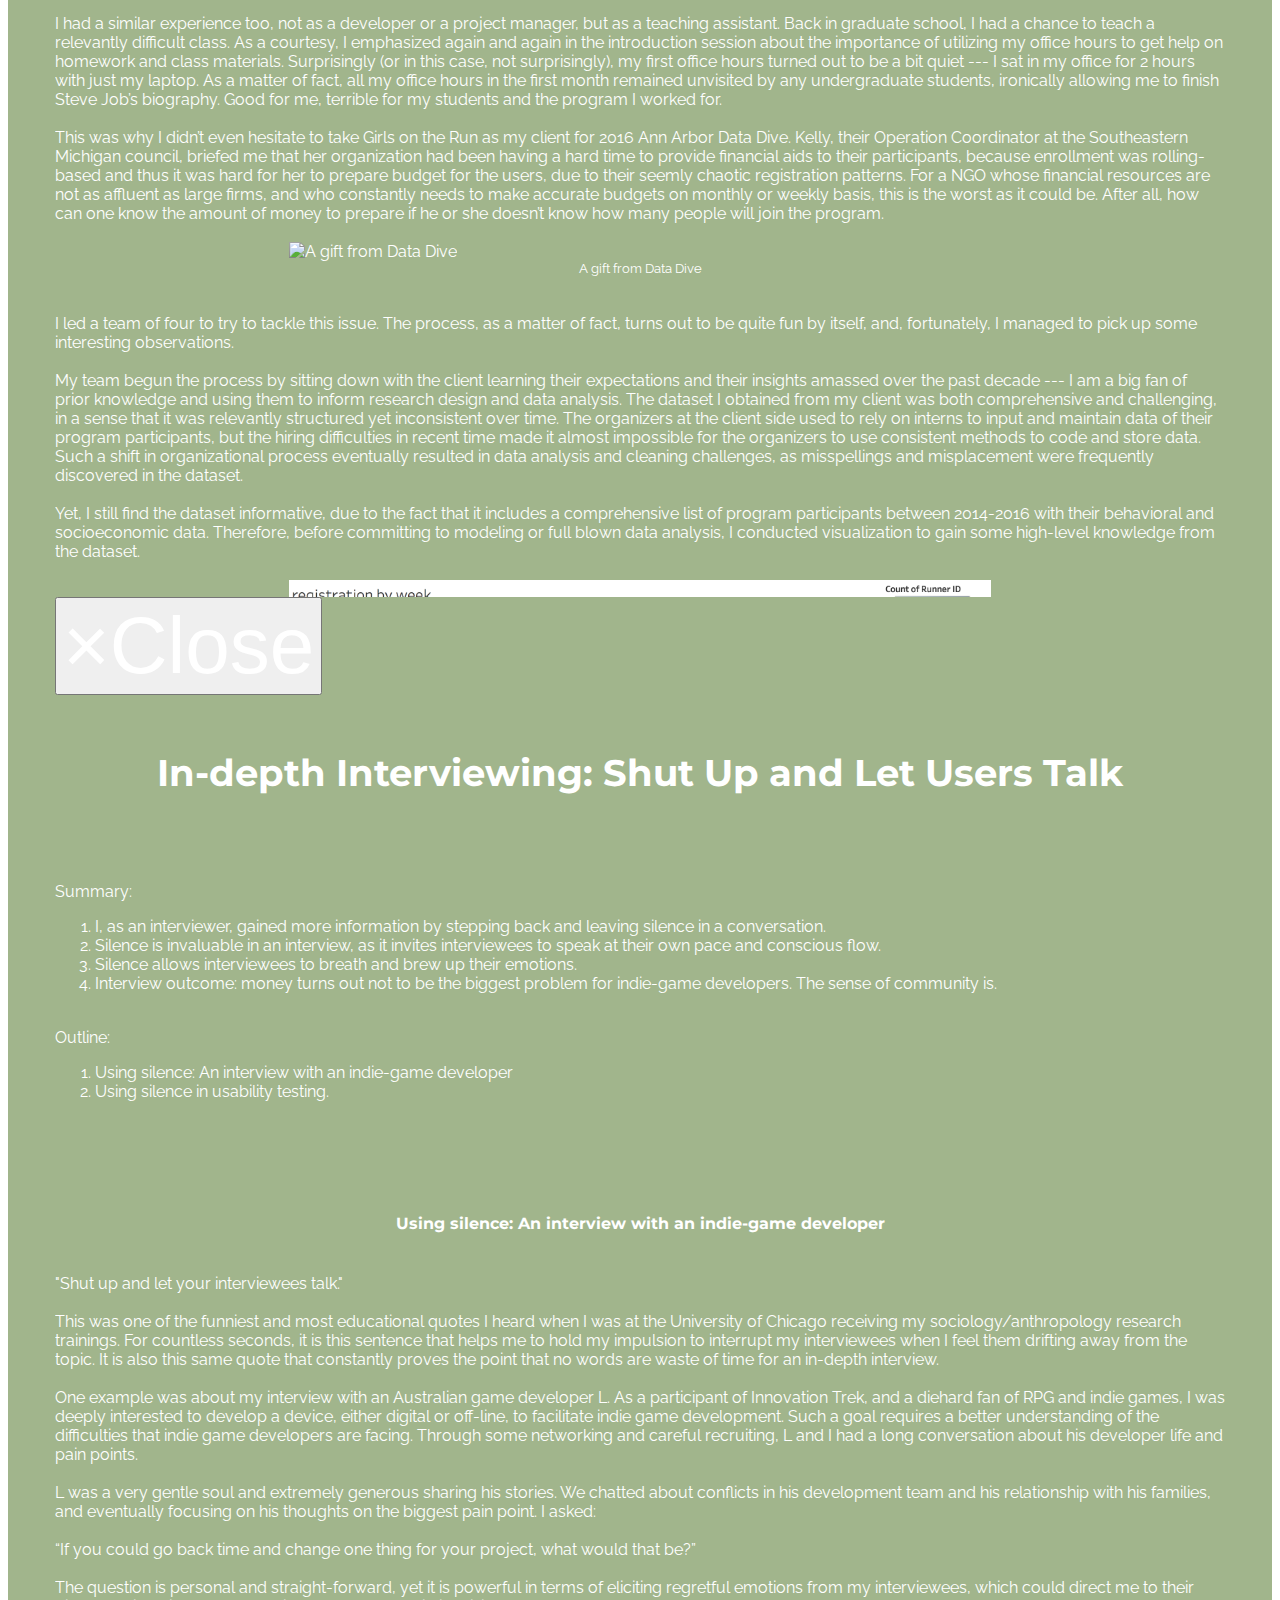
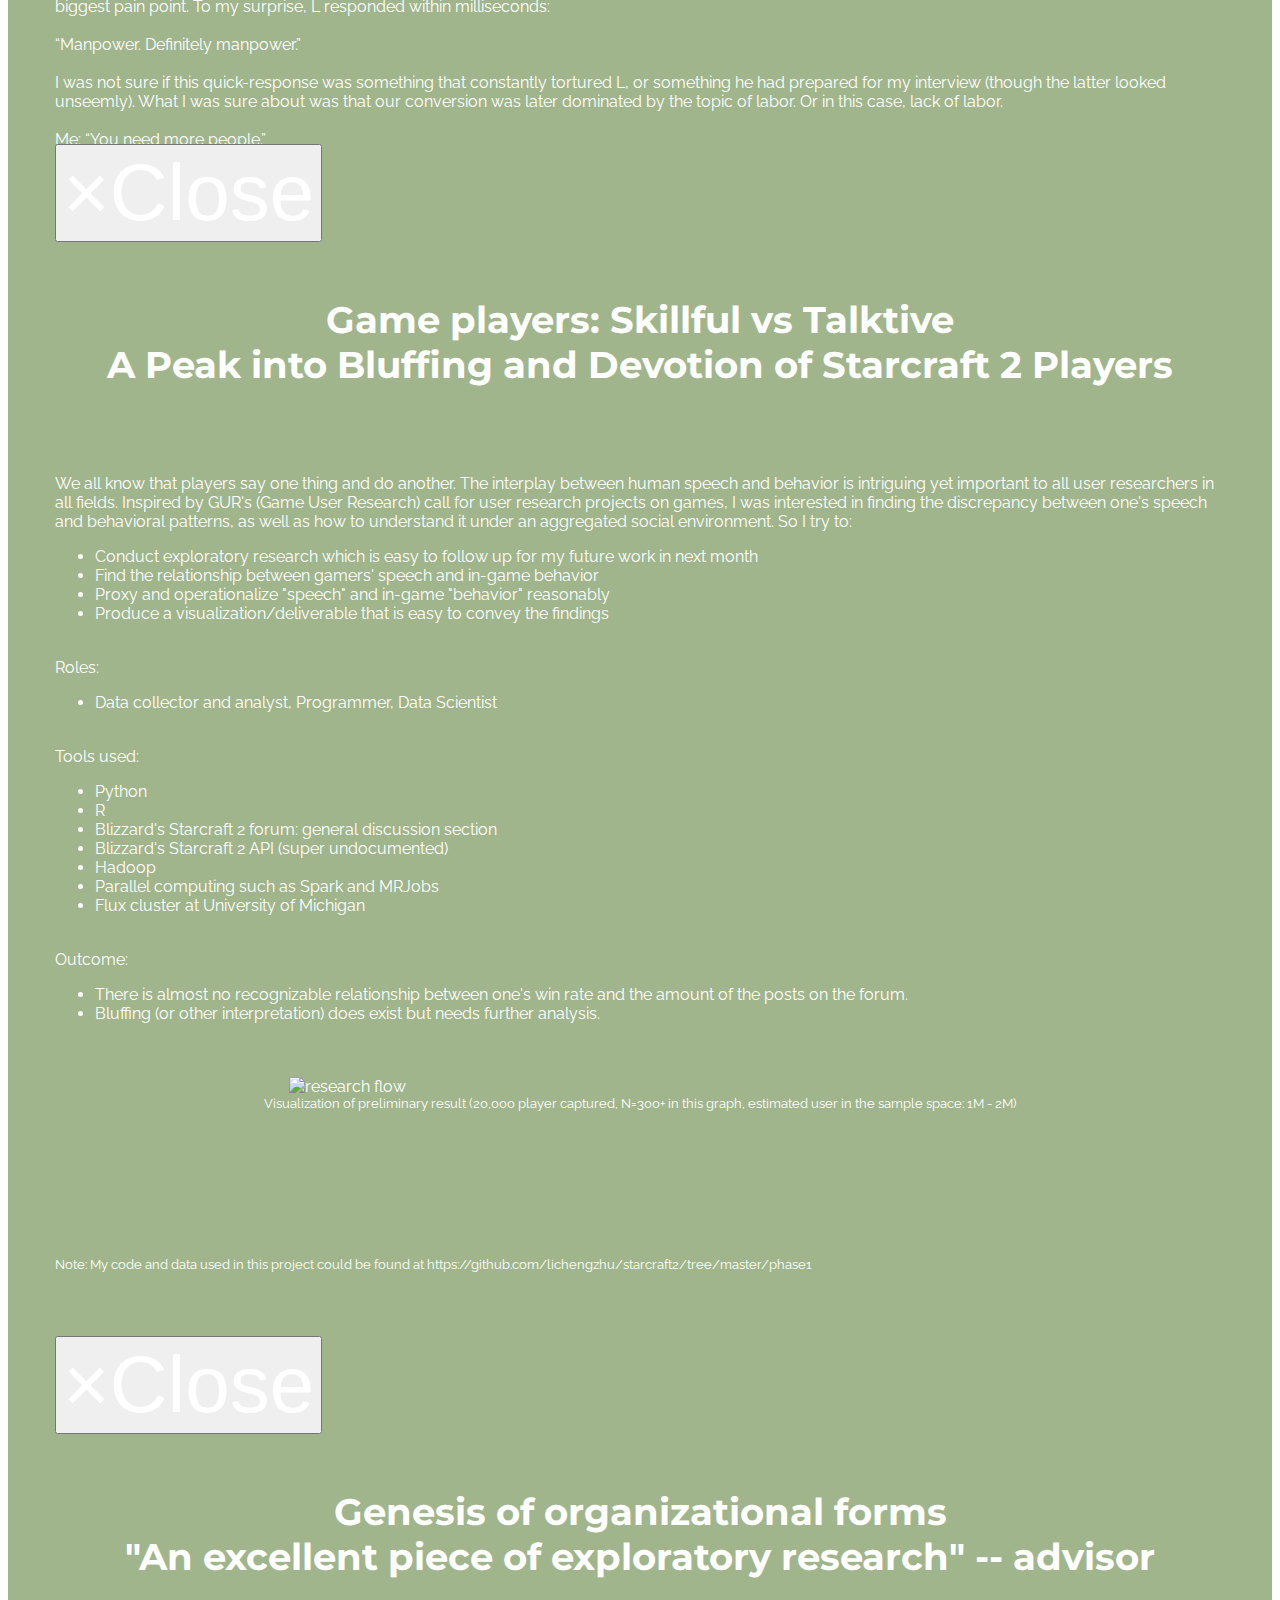
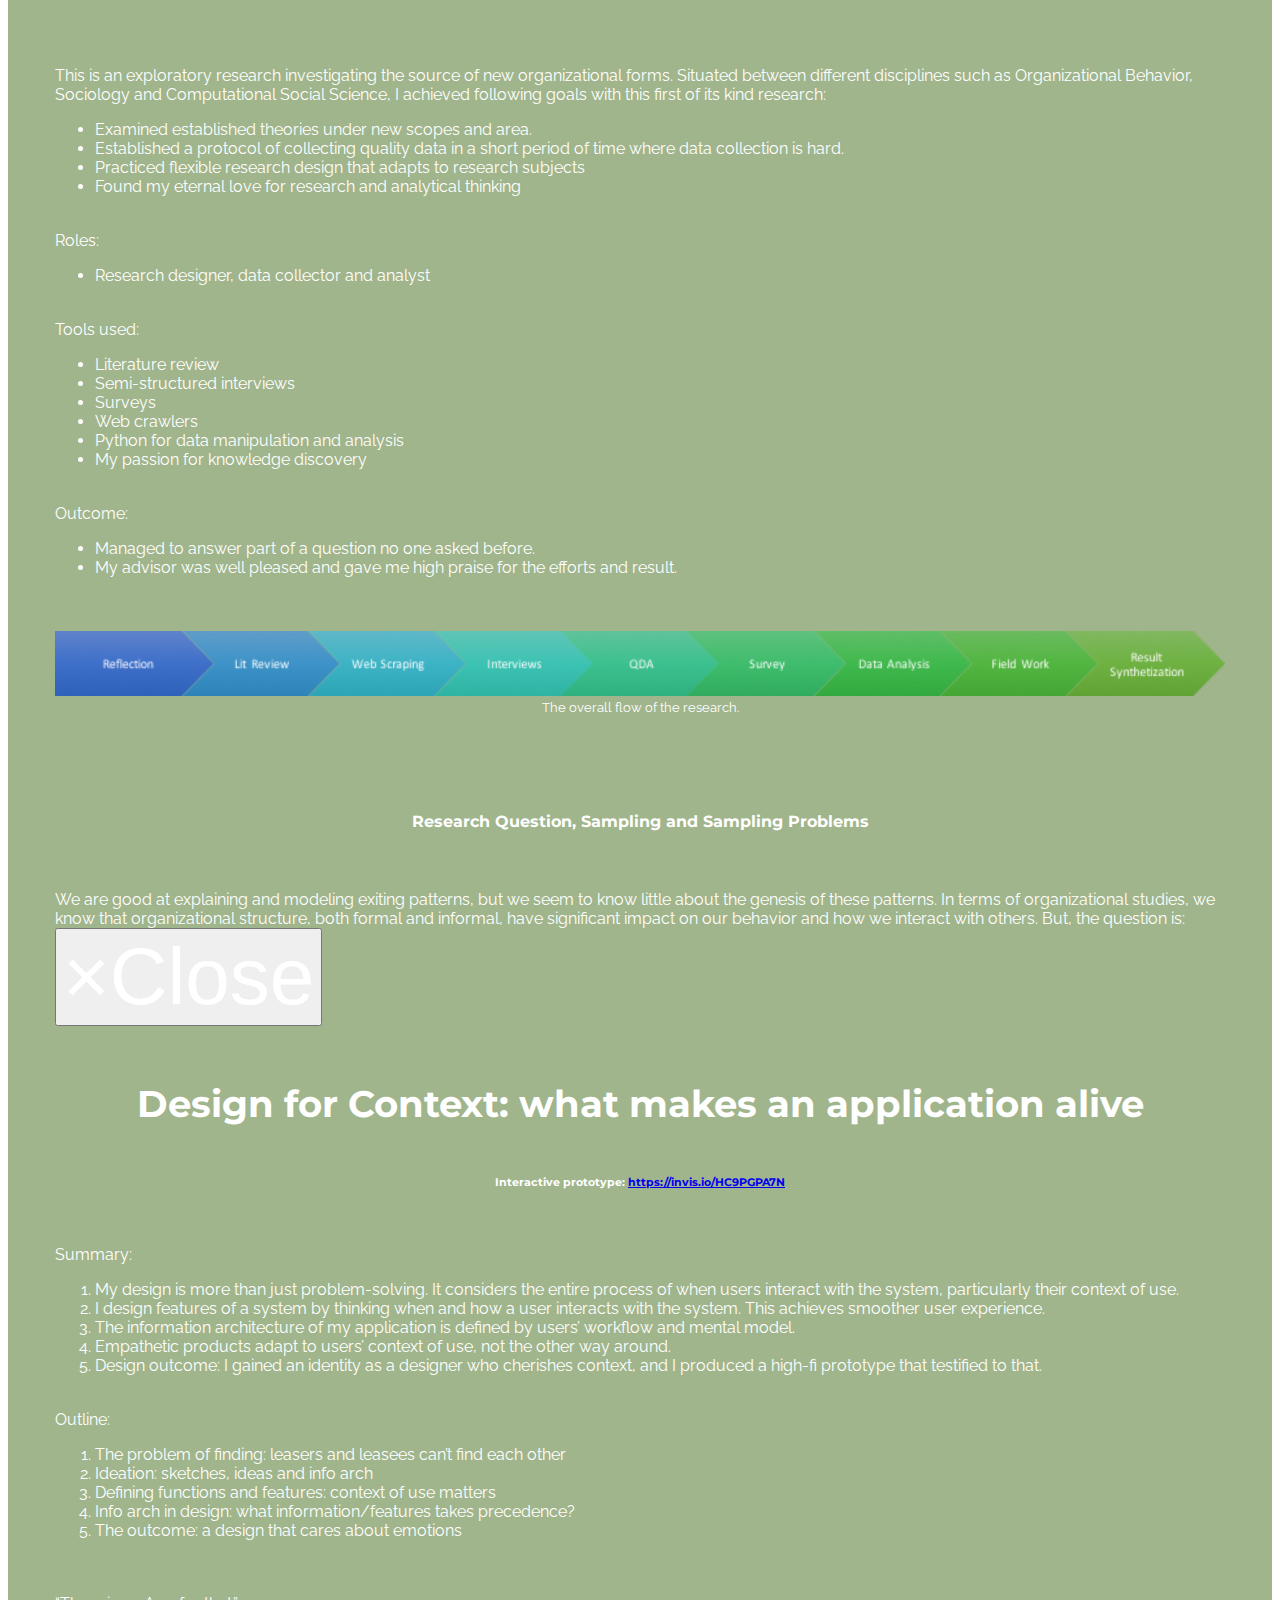
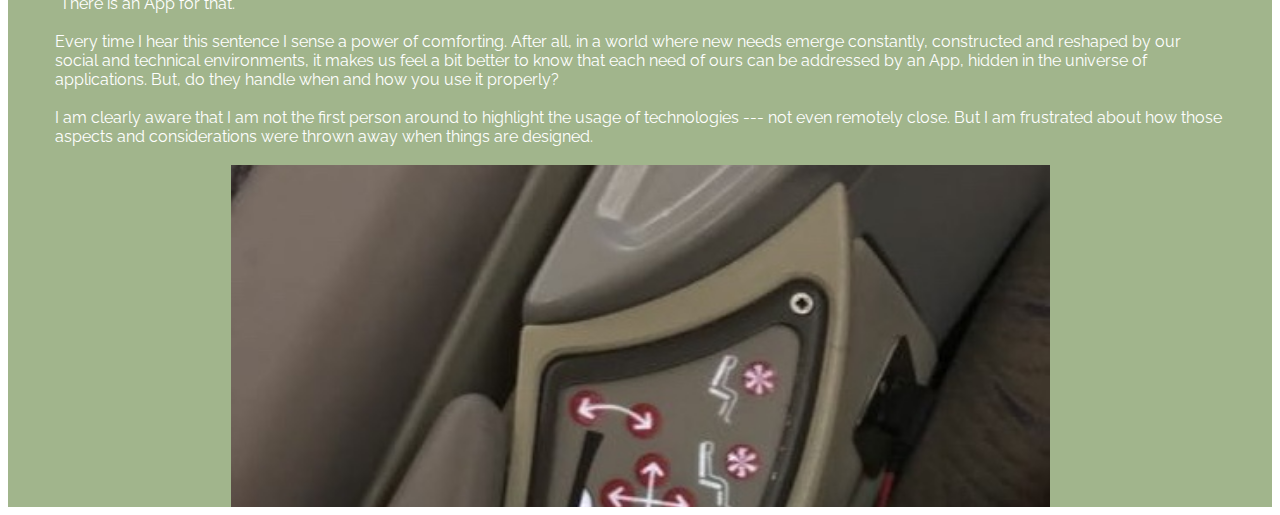
==== commit 4703fcdc: "content update" ====
--- a/index.html
+++ b/index.html
@@ -244,7 +244,7 @@
                     <div class="card-block">
                         <h4 class="card-title">I harness quantitative research to understand users</h4>
                         <h5 class="card-subtitle">#quantitative research #statistical analysis #data manipulation #data reduction #big data #Hadoop</h5>
-                        <p class="card-text">How does speech and behavior affect on each other for gamers? I approach this issue by exploratively employing cutting-edge techniques of big data. (upcoming)</p>
+                        <p class="card-text">How does speech and behavior affect on each other for gamers? I approach this issue by exploratively employing cutting-edge techniques of big data. (ongoing)</p>
                         
                     </div>
                 </div>
@@ -671,7 +671,7 @@
 
 <br>This claim makes perfect sense. Indie game developers, unlike their colleagues in big corporations, lack resources to do user research, either before, during or after development. Without concrete knowledge of what their audience needs, the only source of confidence they can rely on is their intuition to produce a big hit game. Therefore, many indie game developers like L constantly live under fear. The term “marketing” for them is generalized to mean almost anything unrelated to development, as it’s usually not their area of expertise. What “marketing” really means, in this case, is about testingt and feedback collection. With such information, I went on to suggest my team at Innovation Trek to focus on the “feedback” side of marketing, as our product should focus on helping indie game developers easily collect user feedback --- their biggest pain point.<br>
 
-<br><br><br><h4 id="silence-in-prototype-testing">Silence in prototype testingt</h4>
+<br><br><br><h4 id="silence-in-prototype-testing">Silence in prototype testing</h4>
 
 <br>
 <div class="video-container">
@@ -696,6 +696,72 @@
 </div>
 
 
+
+
+<!-- Modal section -->
+<div class="modal modal-fullscreen fade" id="game-research" tabindex="-1" role="dialog" aria-labelledby="myModalLabel" aria-hidden="true">
+  <div class="modal-dialog">
+    <div class="modal-content">
+      <div class="modal-header no-an">
+        <button type="button" class="close" data-dismiss="modal" id="testingt"><span aria-hidden="false">&times;</span><span class="sr-only">Close</span></button>
+        <h4 class="modal-title" id="myModalLabel">
+        Game players: Skillful vs Talktive <br>
+        A Peak into Bluffing and Devotion of Starcraft 2 Players
+        </h4>
+      </div>
+      <div class="modal-body no-an">
+<br><br>We all know that players say one thing and do another. The interplay between human speech and behavior is intriguing yet important to all user researchers in all fields. Inspired by GUR's (Game User Research) call for user research projects on games, I was interested in finding the discrepancy between one's speech and behavioral patterns, as well as how to understand it under an aggregated social environment. So I try to:
+<br>
+<ul>
+    <li>Conduct exploratory research which is easy to follow up for my future work in next month</li>
+    <li>Find the relationship between gamers' speech and in-game behavior</li>
+    <li>Proxy and operationalize "speech" and in-game "behavior" reasonably</li>
+    <li>Produce a visualization/deliverable that is easy to convey the findings</li>
+</ul>
+
+<br>Roles:<br>
+<ul>
+    <li>Data collector and analyst, Programmer, Data Scientist</li>
+</ul>
+
+<br>Tools used:<br>
+<ul>
+    <li>Python</li>
+    <li>R</li>
+    <li>Blizzard's Starcraft 2 forum: general discussion section</li>
+    <li>Blizzard's Starcraft 2 API (super undocumented)</li>
+    <li>Hadoop</li>
+    <li>Parallel computing such as Spark and MRJobs</li>
+    <li>Flux cluster at University of Michigan</li>
+</ul>
+
+<br>Outcome:<br>
+<ul>
+    <li> There is almost no recognizable relationship between one's win rate and the amount of the posts on the forum.</li>
+    <li> Bluffing (or other interpretation) does exist but needs further analysis.</li>
+</ul><br>
+
+<br><img src="img/research/uchicago-game-project1.png" alt="research flow" style="width: 60%; margin-left: 20%;"><br><figcaption style="text-align: center; font-size: 0.8em;">Visualization of preliminary result (20,000 player captured, N=300+ in this graph, estimated user in the sample space: 1M - 2M)</figcaption><br>
+
+<br>
+<br>
+<br>
+<br>
+
+
+
+<br><br><p style="font-size: 0.8em;">Note: My code and data used in this project could be found at https://github.com/lichengzhu/starcraft2/tree/master/phase1 </p>
+
+<br>
+<br>
+<br>
+<br>
+      </div>
+    </div>
+  </div>
+</div>
+
+<!-- **********I'm a line breaker********** -->
 
 <div class="modal modal-fullscreen fade" id="organizational-form" tabindex="-1" role="dialog" aria-labelledby="myModalLabel" aria-hidden="true">
   <div class="modal-dialog">
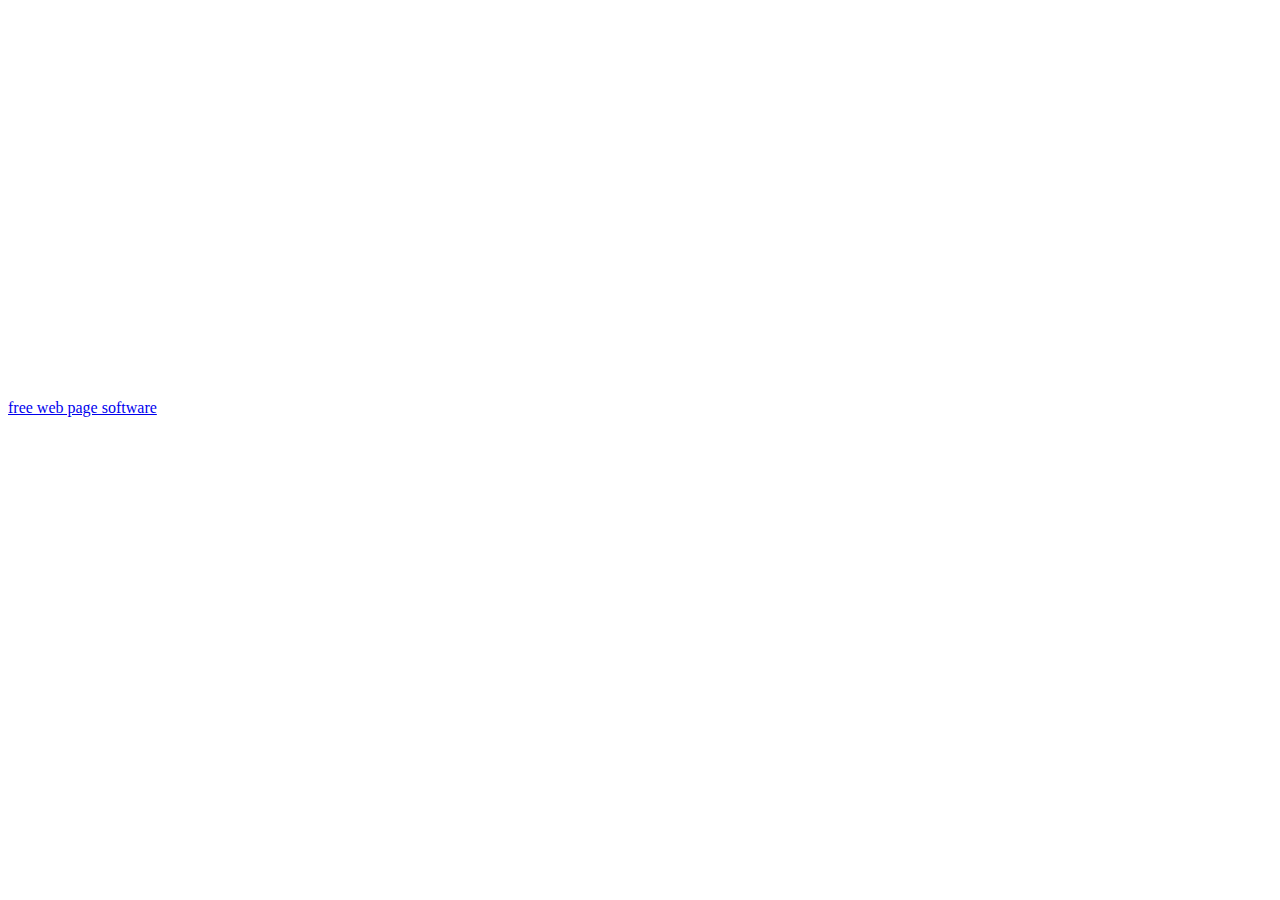
==== commit 769d112b: "site update canceled redirection" ====
--- a/index.html
+++ b/index.html
@@ -1,1225 +1,49 @@
 <!DOCTYPE html>
 <html>
 <head>
+  <!-- Site made with Mobirise Website Builder v4.2.4, https://mobirise.com -->
   <meta charset="UTF-8">
   <meta http-equiv="X-UA-Compatible" content="IE=edge">
+  <meta name="generator" content="Mobirise v4.2.4, mobirise.com">
   <meta name="viewport" content="width=device-width, initial-scale=1">
+  <link rel="shortcut icon" href="assets/images/logo.png" type="image/x-icon">
   <meta name="description" content="">
-  <title>UX Licheng</title>
-  
-  <link rel="stylesheet" type="text/css" href="css/image-filter.css">
-  <link rel="stylesheet" href="https://fonts.googleapis.com/css?family=Lora:400,700,400italic,700italic&amp;subset=latin">
-  <link rel="stylesheet" href="https://fonts.googleapis.com/css?family=Montserrat:400,700">
-  <link rel="stylesheet" href="https://fonts.googleapis.com/css?family=Raleway:100,100i,200,200i,300,300i,400,400i,500,500i,600,600i,700,700i,800,800i,900,900i">
-  <link rel="stylesheet" href="material/web/assets/mobirise-icons/mobirise-icons.css">
-  <!-- <link rel="stylesheet" href="css/animate.css"> -->
-  <link rel="stylesheet" href="css/material.css">
-  <link rel="stylesheet" href="material/et-line-font-plugin/style.css">
-  <link rel="stylesheet" href="material/tether/tether.min.css">
-  <link rel="stylesheet" href="material/bootstrap/css/bootstrap.min.css">
-  <link rel="stylesheet" href="material/animate.css/animate.min.css">
-  <link rel="stylesheet" href="material/dropdown/css/style.css">
-  <link rel="stylesheet" href="material/socicon/css/socicon.min.css">
-  <link rel="stylesheet" href="css/theme-style.css">
-  <link rel="stylesheet" href="css/additional.css" type="text/css">
-  <link rel="stylesheet" type="text/css" href="css/modal.css">
+  <title>Home</title>
+  <link rel="stylesheet" href="https://fonts.googleapis.com/css?family=Roboto:700,400&subset=cyrillic,latin,greek,vietnamese">
+  <link rel="stylesheet" href="assets/bootstrap/css/bootstrap.min.css">
+  <link rel="stylesheet" href="assets/animate.css/animate.min.css">
+  <link rel="stylesheet" href="assets/mobirise/css/style.css">
+  <link rel="stylesheet" href="assets/mobirise/css/mbr-additional.css" type="text/css">
   
   
   
 </head>
 <body>
-<section id="ext_menu-3">
-
-    <nav class="navbar navbar-dropdown bg-color transparent navbar-fixed-top">
-        <div class="container">
-
-            <div class="mbr-table">
-                <div class="mbr-table-cell">
-
-                    <div class="navbar-brand">
-                        
-                        <a class="navbar-caption" href="index.html">LICHENG ZHU&nbsp;</a>
+<section class="mbr-box mbr-section mbr-section--relative mbr-section--fixed-size mbr-section--full-height mbr-section--bg-adapted mbr-parallax-background" id="header2-2" data-rv-view="0" style="background-image: url(assets/images/testing-2000x2666.jpg);">
+    <div class="mbr-box__magnet mbr-box__magnet--sm-padding mbr-box__magnet--center-left">
+        
+        <div class="mbr-box__container mbr-section__container container">
+            <div class="mbr-box mbr-box--stretched"><div class="mbr-box__magnet mbr-box__magnet--center-left">
+                <div class="row"><div class=" col-sm-6 col-sm-offset-6">
+                    <div class="mbr-hero animated fadeInUp">
+                        <h1 class="mbr-hero__text"><br>LICHENG ZHU</h1>
+                        <p class="mbr-hero__subtext">Qualitative and Quantative UX Researcher&nbsp;<br><br><br><em>I'm making some major updates to the site to give you the contents you want. Come back later :)</em></p>
                     </div>
-
-                </div>
-                <div class="mbr-table-cell">
-
-                    <button class="navbar-toggler pull-xs-right hidden-md-up" type="button" data-toggle="collapse" data-target="#exCollapsingNavbar">
-                        <div class="hamburger-icon"></div>
-                    </button>
-
-                    <ul class="nav-dropdown collapse pull-xs-right nav navbar-nav navbar-toggleable-sm" id="exCollapsingNavbar"><li class="nav-item"><a class="nav-link link" href="#about-section">ABOUT</a></li><li class="nav-item"><a class="nav-link link" href="#research">RESEARCH</a></li><li class="nav-item"><a class="nav-link link" href="#design">DESIGN</a></li><li class="nav-item"><a class="nav-link link" href="static/resume.pdf">RESUME</a></li><li class="nav-item"><a class="nav-link link" href="#contact-section">CONTACT</a></li></ul>
-                    <button hidden="" class="navbar-toggler navbar-close" type="button" data-toggle="collapse" data-target="#exCollapsingNavbar">
-                        <div class="close-icon"></div>
-                    </button>
-
-                </div>
-            </div>
-
+                    
+                </div></div>
+            </div></div>
         </div>
-    </nav>
-
-</section>
-
-<section class="engine"><a rel="external" href="">free html web building software download</a></section><section class="mbr-slider mbr-section mbr-section__container carousel slide mbr-section-nopadding mbr-after-navbar" data-ride="carousel" data-keyboard="false" data-wrap="true" data-pause="false" data-interval="5000" id="slider-4">
-    <div>
-        <div>
-            <div>
-                <ol class="carousel-indicators">
-                    <li data-app-prevent-settings="" data-target="#slider-4" data-slide-to="0" class="active"></li><li data-app-prevent-settings="" data-target="#slider-4" data-slide-to="1"></li><li data-app-prevent-settings="" data-target="#slider-4" class="" data-slide-to="2"></li>
-                </ol>
-                <div class="carousel-inner" role="listbox">
-                    <div class="mbr-section mbr-section-hero carousel-item dark center mbr-section-full active" data-bg-video-slide="false" style="background-image: url(img/library.png);">
-                        <div class="mbr-table-cell">
-                            <div class="mbr-overlay"></div>
-                            <div class="container-slide container">
-                                
-                                <div class="row">
-                                    <div class="col-md-8 col-md-offset-1">
-                                        <h2 class="mbr-section-title display-1">Thinking</h2>
-                                        <p class="mbr-section-lead lead">Not only about problem-solving<br>But also mechanisms give rise to the problems</p>
-
-                                        
-                                    </div>
-                                </div>
-                            </div>
-                        </div>
-                    </div><div class="mbr-section mbr-section-hero carousel-item dark center mbr-section-full" data-bg-video-slide="false" style="background-image: url(img/hands.jpg);">
-                        <div class="mbr-table-cell">
-                            <div class="mbr-overlay"></div>
-                            <div class="container-slide container">
-                                
-                                <div class="row">
-                                    <div class="col-md-8 col-md-offset-1">
-                                        <h2 class="mbr-section-title display-1">Data</h2>
-                                        <p class="mbr-section-lead lead">Qualitative, Quantitative and Mixed<br>Data gets me closer to users<br></p>
-
-                                        
-                                    </div>
-                                </div>
-                            </div>
-                        </div>
-                    </div><div class="mbr-section mbr-section-hero carousel-item dark center mbr-section-full" data-bg-video-slide="false" style="background-image: url(img/laugh.jpg);">
-                        <div class="mbr-table-cell">
-                            <div class="mbr-overlay"></div>
-                            <div class="container-slide container">
-                                
-                                <div class="row">
-                                    <div class="col-md-8 col-md-offset-1">
-                                        <h2 class="mbr-section-title display-1">Story</h2>
-                                        <p class="mbr-section-lead lead">When technology fades away<br>Humanity surfaced and lives transformed&nbsp;<br></p>
-
-                                        
-                                    </div>
-                                </div>
-                            </div>
-                        </div>
-                    </div>
-                </div>
-
-                <a data-app-prevent-settings="" class="left carousel-control" role="button" data-slide="prev" href="#slider-4">
-                    <span class="icon-prev" aria-hidden="true"></span>
-                    <span class="sr-only">Previous</span>
-                </a>
-                <a data-app-prevent-settings="" class="right carousel-control" role="button" data-slide="next" href="#slider-4">
-                    <span class="icon-next" aria-hidden="true"></span>
-                    <span class="sr-only">Next</span>
-                </a>
-            </div>
-        </div>
+        
     </div>
 </section>
 
 
-<section class="mbr-cards mbr-section mbr-section-nopadding" id="about-section" style="background-color: rgb(255, 255, 255);">
-
-    <div class="mbr-cards-row row">
-        <div class="mbr-cards-col col-xs-12 col-lg-3" style="padding-top: 40px; padding-bottom: 40px;">
-            <div class="container">
-              <div class="card cart-block">
-                  <div class="card-img"><span class="mbri-growing-chart mbr-iconfont mbr-iconfont-features3"></span></div>
-                  <div class="card-block">
-                    <h4 class="card-title">Data Fanatic</h4>
-                    
-                    <p class="card-text">Qualitative and quantitative data are both fun and powerful</p>
-                    
-                    </div>
-                </div>
-            </div>
-        </div>
-        <div class="mbr-cards-col col-xs-12 col-lg-3" style="padding-top: 40px; padding-bottom: 40px;">
-            <div class="container">
-                <div class="card cart-block">
-                    <div class="card-img"><span class="mbri-search mbr-iconfont mbr-iconfont-features3"></span></div>
-                    <div class="card-block">
-                        <h4 class="card-title">Sociologist</h4>
-                        
-                        <p class="card-text">Understand people and behavior in a complex social environment</p>
-                        
-                    </div>
-                </div>
-            </div>
-        </div>
-        <div class="mbr-cards-col col-xs-12 col-lg-3" style="padding-top: 40px; padding-bottom: 40px;">
-            <div class="container">
-                <div class="card cart-block">
-                    <div class="card-img"><span class="etl-icon icon-book-open mbr-iconfont mbr-iconfont-features3"></span></div>
-                    <div class="card-block">
-                        <h4 class="card-title">Learning Lover</h4>
-                        
-                        <p class="card-text">Always enthusiastic&nbsp;to embrace chaos and new knowledge</p>
-                        
-                    </div>
-                </div>
-            </div>
-        </div>
-        <div class="mbr-cards-col col-xs-12 col-lg-3" style="padding-top: 40px; padding-bottom: 40px;">
-            <div class="container">
-                <div class="card cart-block">
-                    <div class="card-img"><span class="mbri-users mbr-iconfont mbr-iconfont-features3"></span></div>
-                    <div class="card-block">
-                        <h4 class="card-title">Team Player</h4>
-                        
-                        <p class="card-text">"Amongst three people walking, one can certainly be my teacher"</p>
-                        
-                    </div>
-                </div>
-            </div>
-        </div>
-        
-        
-    </div>
-</section>
-
-<section class="mbr-section article" id="about-identity" style="background-color: rgb(242, 242, 242); padding-top: 120px; padding-bottom: 120px;">
-
-    
-    <div class="container">
-        <div class="row">
-            <div class="col-md-8 col-md-offset-2 text-xs-center">
-                <h3 class="mbr-section-title display-2">A UX RESEARCHER WITH IDENTITY</h3>
-                <div class="lead">
-                    <p style="margin-left: -10px; margin-right: -10px">
-                        <!-- Define challenges | Explore solutions | Generate insights | Design research | Collect feedback &nbsp; <br> -->
-                        Data, theories, practices and insights live hand by hand in me
-                    </p>
-                </div>
-                <div><a class="btn btn-secondary" href="https://lichengzhu.github.io/blog/" target="_blank">MORE: MY BLOG</a></div>
-            </div>
-        </div>
-    </div>
-
-</section>
-
-<!-- Research Section -->
-<section class="mbr-section mbr-section-hero mbr-section-full mbr-parallax-background mbr-section-with-arrow" id="research" style="background-image: url(img/tailor.jpg);">
-
-    <div class="mbr-overlay" style="opacity: 0.3; background-color: rgb(0, 0, 0);"></div>
-
-    <div class="mbr-table-cell">
-
-        <div class="container">
-            <div class="row">
-                <div class="mbr-section col-md-10 col-md-offset-1 text-xs-center">
-
-                    <h1 class="mbr-section-title display-1">USER RESEARCH</h1>
-                    <p class="mbr-section-lead lead"><br>Research, because I care</p>
-                    
-                </div>
-            </div>
-        </div>
-    </div>
-
-    <div class="mbr-arrow mbr-arrow-floating" aria-hidden="true"><a href="#research-projects"><i class="mbr-arrow-icon"></i></a></div>
-
-</section>
-
-<section class="mbr-cards mbr-section mbr-section-nopadding" id="research-projects" style="background-color: rgb(255, 255, 255); padding-left: 5%; padding-right: 5%;">
-
-    <div class="mbr-cards-row row">
-        <div class="mbr-cards-col col-xs-12 col-lg-6" style="padding-top: 40px; padding-bottom: 40px;">
-            <div class="container">
-                <div class="card cart-block">
-                    <div class="card-img"><img src="img/behind-the-back.jpg" class="card-img-top" data-toggle="modal" data-target="#game-research"></div>
-                    <div class="card-block">
-                        <h4 class="card-title">I harness quantitative research to understand users</h4>
-                        <h5 class="card-subtitle">#quantitative research #statistical analysis #data manipulation #data reduction #big data #Hadoop</h5>
-                        <p class="card-text">How does speech and behavior affect on each other for gamers? I approach this issue by exploratively employing cutting-edge techniques of big data. (ongoing)</p>
-                        
-                    </div>
-                </div>
-            </div>
-        </div>
-        <div class="mbr-cards-col col-xs-12 col-lg-6" style="padding-top: 40px; padding-bottom: 40px;">
-            <div class="container">
-                <div class="card cart-block">
-                    <div class="card-img"><img src="img/network-multiple.jpg" class="card-img-top" data-toggle="modal" data-target="#organizational-form"></div>
-                    <div class="card-block">
-                        <h4 class="card-title">I cater my research design around my research subjects</h4>
-                        <h5 class="card-subtitle">#mixed-method research #exploratory research #survey #interview #web scrawler #collecting "hard" data</h5>
-                        <p class="card-text">I take pride in the PhD-level sociological research trainings I received at the University of Chicago, where I learned to do robust and rigorous research.</p>
-                        
-                    </div>
-                </div>
-            </div>
-        </div>
-    </div>
-     <!-- <div class="wraptocenter">
-        <div><a class="btn btn-secondary" id="research-toggle" style="margin-bottom: 40px;">MORE</a></div>
-    </div> -->
-    <!-- <div class="mbr-cards-row row research-hide"> -->
-    <div class="mbr-cards-row row">
-        <div class="mbr-cards-col col-xs-12 col-lg-6" style="padding-top: 10px; padding-bottom: 80px;">
-            <div class="container">
-              <div class="card cart-block">
-                  <div class="card-img">
-                    <img src="img/interaction-map-thumbnail.jpg" class="card-img-top" data-toggle="modal" data-target="#cengage" id="card-img-base">
-                    <!-- <p class="img-text">&#9906;</p> -->
-                  </div>
-                  <div class="card-block">
-                    <h4 class="card-title">I fully explore a problem before giving recommendations</h4>
-                    <h5 class="card-subtitle">#interaction map #interview #survey #heuristic evaluation #usability testing</h5>
-                    <p class="card-text">My client Cengage is going to the new field of text mining. But they couldn't determine features and looks of their product because the field does not have any established solutions yet. (ongoing)</p>
-                    
-                    </div>
-                </div>
-            </div>
-        </div>
-        <div class="mbr-cards-col col-xs-12 col-lg-6" style="padding-top: 10px; padding-bottom: 80px;">
-            <div class="container">
-                <div class="card cart-block">
-                    <div class="card-img">
-                        <img src="img/shut-up.jpg" class="card-img-top" data-toggle="modal" data-target="#shut-up">
-                        <!-- <p class="img-text">&#9906;</p> -->
-                    </div>
-                    <div class="card-block">
-                        <h4 class="card-title">I enjoy listening to users and discovering their needs</h4>
-                        <h5 class="card-subtitle">#in-depth interviewing #content analysis #qualitative research</h5>
-                        <p class="card-text">It turns out that the #1 thing Leo, an indie game developer, needs is not financial support, as one may have guessed. Instead, his hidden want is a connection to the larger gamer community.</p>
-                        
-                    </div>
-                </div>
-            </div>
-        </div>
-    </div>
-</section>
-
-
-
-<!-- Design Section -->
-<section class="mbr-section mbr-section-hero mbr-section-full mbr-parallax-background mbr-section-with-arrow" id="design" style="background-image: url(img/wedding2.jpg);">
-
-    <div class="mbr-overlay" style="opacity: 0.5; background-color: rgb(0, 0, 0);"></div>
-
-    <div class="mbr-table-cell">
-
-        <div class="container">
-            <div class="row">
-                <div class="mbr-section col-md-10 col-md-offset-1 text-xs-center">
-
-                    <h1 class="mbr-section-title display-1">PRODUCT &amp; DESIGN</h1>
-                    <p class="mbr-section-lead lead"><br>Product for the moment</p>
-                    
-                </div>
-            </div>
-        </div>
-    </div>
-
-    <div class="mbr-arrow mbr-arrow-floating" aria-hidden="true"><a href="#design-projects"><i class="mbr-arrow-icon"></i></a></div>
-
-</section>
-
-<section class="mbr-cards mbr-section mbr-section-nopadding" id="design-projects" style="background-color: rgb(255, 255, 255); padding-left: 5%; padding-right: 5%;">
-
-        <div class="mbr-cards-row row" id="Design">
-        <div class="mbr-cards-col col-xs-12 col-lg-6" style="padding-top: 40px; padding-bottom: 80px;">
-            <div class="container">
-              <div class="card cart-block">
-                  <div class="card-img">
-                    <img src="img/ParkMe.jpg" class="card-img-top" data-toggle="modal" data-target="#park-me">
-                  </div>
-                  <div class="card-block">
-                    <h4 class="card-title">I understand design process, by designing</h4>
-                    <h5 class="card-subtitle">#interaction design #ideation #information architecture</h5>
-                    <p class="card-text">I learned the whole process of product design by designing a mobile application myself. From explorative research, ideation, designing and testing, I enjoy creating a inspiring and life-changing products.</p>
-                    
-                    </div>
-                </div>
-            </div>
-        </div>
-
-        <div class="mbr-cards-col col-xs-12 col-lg-6" style="padding-top: 40px; padding-bottom: 80px;" data-target="#datadive">
-            <div class="container">
-              <div class="card cart-block">
-                  <div class="card-img"><img src="img/data-dive-cup.jpg" class="card-img-top" data-toggle="modal" data-target="#datadive"></div>
-                  <div class="card-block">
-                    <h4 class="card-title">I lead teams to achieve a goal, and then we iterate</h4>
-                    <h5 class="card-subtitle">#product management #flexibility #teamplay</h5>
-                    <p class="card-text">I led a team of 4 and 20 more volunteers at 2016 Ann Arbor Data Dive. There, I learned it's never about just me, but being flexible and share a journey with others to make the world a better place, bit by bit.</p>
-                    
-                    </div>
-                </div>
-            </div>
-        </div>
-
-        <!-- <div class="mbr-cards-col col-xs-12 col-lg-6" style="padding-top: 40px; padding-bottom: 40px;">
-            <div class="container special-project">
-                <div class="card cart-block">
-                    <div class="card-img">
-                        <img src="img/visual-main.jpg" class="card-img-top" data-toggle="modal" data-target="#visual">
-                    </div>
-                    <div class="card-block">
-                        <h4 class="card-title">(upcoming) Graphic design and visual communication</h4>
-                        
-                        <p class="card-text">I never overlook the power of visual communications: Establishing credibility, persuasion and spread love.</p>
-                        
-                    </div>
-                </div>
-            </div>
-        </div> -->
-
-        <!-- <div class="wraptocenter">
-            <div><a class="btn btn-primary" id="design-toggle" style="margin-bottom: 20px;">MORE</a></div>
-        </div> -->
-        
-        
-        
-        
-    </div>
-</section>
-
-<section class="mbr-section mbr-section-md-padding" id="contact-section" style="background-color: rgb(46, 46, 46); padding-top: 30px; padding-bottom: 30px;">
-    
-    <div class="container">
-        <div class="row">
-            <div class="col-md-8 col-md-offset-2 text-xs-center">
-                <h5 class="mbr-section-title display-2">Let's talk!</h5>
-                <div id="btn-social">
-                    <a class="btn btn-social" title="Twitter" target="_blank" href="https://twitter.com/licheng_zhu"><i class="socicon socicon-twitter"></i></a>       
-                    <a class="btn btn-social" title="LinkedIn" target="_blank" href="https://www.linkedin.com/in/lichengzhu"><i class="socicon socicon-linkedin"></i></a> 
-                    <a class="btn btn-social" title="VKontakte" target="_blank" href="mailto:lichengzhu@outlook.com"><span class="socicon socicon-mail mbr-iconfont mbr-iconfont-btn"></span></a> 
-                    <a class="btn btn-social" title="Odnoklassniki" target="_blank" href="https://github.com/lichengzhu"><span class="socicon socicon-github mbr-iconfont mbr-iconfont-btn"></span></a>
-                </div>
-            </div>
-        </div>
-    </div>
-</section>
-
-<footer class="mbr-small-footer mbr-section mbr-section-nopadding" id="footer1-b" style="background-color: rgb(50, 50, 50); padding-top: 0.875rem; padding-bottom: 0.875rem;">
-    
-    <div class="container">
-        <p class="text-xs-center">Written with ❤ in HTML, CSS &amp; JavaScript &nbsp; &nbsp; &nbsp; Updated in Jan 2017</p>
-    </div>
-</footer>
-
-<!-- Modal fullscreen -->
-<!-- Research -->
-
-<div class="modal modal-fullscreen fade" id="cengage" tabindex="-1" role="dialog" aria-labelledby="myModalLabel" aria-hidden="true">
-  <div class="modal-dialog">
-    <div class="modal-content">
-      <div class="modal-header no-an">
-        <button type="button" class="close" data-dismiss="modal" id="testingt"><span aria-hidden="false">&times;</span><span class="sr-only">Close</span></button>
-        <h4 class="modal-title" id="myModalLabel">Usability and needs assessment:<br>
-Cengage HD Sandbox in an agile environment</h4>
-      </div>
-      <div class="modal-body no-an">
-<br><br>Summary:<br>
-<ol>
-    <li>Product design, though appearing solid during development phase, may not reflect users’ mental models.</li>
-    <li>Be flexible and be open. These are characteristics for a UX professional to succeed in an agile environment.</li>
-    <li>(more coming)</li>
-</ol><br>
-Outline<br>
-<ol>
-    <li>Background</li>
-    <li>Interaction map and broken workflow</li>
-    <li>(upcoming) Interview and understanding the business</li>
-</ol><br>
-
-<br><br><h4 id="cengage-backgroud">Background</h4><br>
-
-<br>I was fortunate to be selected by Cengage to leave my footprints on one of their products. After all, nothing is more exciting for a UX researcher than being offered with the chances to impact a product in its early stage. <br>
-
-<br>Cengage is investing a lot of resources in their vision to refine research processes, particularly in the field of digital humanities (DH). They launched a group of talents, led by Bret, and formed a start-up like agile environment within their corporation to bring this vision to fruitation. So when Bret approached my team and I for UX recommendations, we said yes without any doubts.<br>
-
-<br>The risk for this product, however, is stiff: the field of digital humanities is so new that no shared mental model has been established among the users, including DH scholars, students and librarians, etc. This poses a great challenge for Bret and his team, as they could not efficiently cater their product design to their users. Naturally, developers and designers will thus rely on their intuitions and knowledge of other products, aka educated guesses. Yet, this turned out to be more or less problematic.<br>
-
-
-<br><br><br><h4 id="cengage-interaction-map">Interaction map and broken workflow</h4><br>
-
-<br>I started my work by examining current workflow offered by the product. To do so, my team and I mapped out an interaction map, assuming the user is a first-time customer interacting with the system.<br>
-
-<br><img src="img/research/interaction-map.jpg" alt="the interaction map of Cengage HD Sandbox" style="width: 100%;"><br><figcaption style="text-align: center; font-size: 0.8em;">Interaction map and the actual workflow on users' end</figcaption><br>
-
-<br><img src="img/research/intended-workflow.png" alt="the intended workflow pictured by the client" style="width: 100%;"><br><figcaption style="text-align: center; font-size: 0.8em;">the intended high-level workflow pictured by the client</figcaption><br>
-
-<br>It turns out that the map does not coincide with the ideal workflow as expected by Bret and his team. More specifically, this beta version does not do well in walking users through the intended steps that are required to perform a text mining task. <br>
-
-<br>For instance, the application wanted users to create a “project” object first before inserting text into the system for later analysis. The intention is to create a better knowledge organization within the application for the users. Yet, instead, in the beta version, users are given options to skip this step and jump directly to other steps. Such a discrepancy between intended workflow and actual workflow is caused by missing visual guidance as well as loosely designed information architecture.<br>
-
-<br>Consequently, my team recommended the client with a revision on the visual clues, coupled with restructuring of existing information architecture.<br>
-
-<br><br><br><h4 id="cengage-interview">Interview and understanding the business</h4><br>
-
-<br>With the interaction map, my team and I have identified the first step for our project. However, rather than rushing into other user research tasks, we believe we need to understand business drivers first, in order to gain a complete picture of the product.<br>
-
-<br>For next week, I will lead the stakeholder interviews with client, subject matter experts and customers. I will update my findings here once the qualitative data analysis is completed.<br>
-
-<br>
-<br>
-<br>
-<br>
-<br>
-<br>
-<br>
-<br>
-
-
-      </div>
-    </div>
-  </div>
-</div>
-
-
-<div class="modal modal-fullscreen fade" id="datadive" tabindex="-1" role="dialog" aria-labelledby="myModalLabel" aria-hidden="true">
-  <div class="modal-dialog">
-    <div class="modal-content">
-      <div class="modal-header no-an">
-        <button type="button" class="close" data-dismiss="modal" id="testingt"><span aria-hidden="false">&times;</span><span class="sr-only">Close</span></button>
-        <h4 class="modal-title" id="myModalLabel">Data and iteration:<br> Finding users’ Registration Behavior and Motivations</h4>
-      </div>
-      <div class="modal-body no-an">
-<br><br>Summary:<br>
-<ol>
-    <li>Python + R are best friends. No matter it's web parsing, data cleaning, data manipulation, visualization, text mining or machine learning, it’s always the case.</li>
-    <li>What data shows is important. What data doesn’t show may tell even more stories of users.</li>
-    <li>Failure is not a problem. Iterations bring life to all research projects.</li>
-    <li>Correlation is fun. Causation is the meat.</li>
-    <li>Project outcome: I discovered my hidden passion for product management, and achieving success with my teammates.</li>
-</ol><br>
-
-
-<br>You designed an awesome application. You have been working on it days and nights for past three months and you are confident that users will just flood in. So you worked hard to prepare for the first week, thinking it will be the peak of registration. Plus, you wanted to leave a good impression to your users. Hence you bought five Monster energy drinks and sat in front of your screen, waiting for your inbox to be packed with users’ questions or feedback. The only problem, you later realized, was that it didn’t happen.<br>
-
-<br>I had a similar experience too, not as a developer or a project manager, but as a teaching assistant. Back in graduate school, I had a chance to teach a relevantly difficult class. As a courtesy, I emphasized again and again in the introduction session about the importance of utilizing my office hours to get help on homework and class materials. Surprisingly (or in this case, not surprisingly), my first office hours turned out to be a bit quiet --- I sat in my office for 2 hours with just my laptop. As a matter of fact, all my office hours in the first month remained unvisited by any undergraduate students, ironically allowing me to finish Steve Job’s biography. Good for me, terrible for my students and the program I worked for.<br>
-
-<br>This was why I didn’t even hesitate to take Girls on the Run as my client for 2016 Ann Arbor Data Dive. Kelly, their Operation Coordinator at the Southeastern Michigan council, briefed me that her organization had been having a hard time to provide financial aids to their participants, because enrollment was rolling-based and thus it was hard for her to prepare budget for the users, due to their seemly chaotic registration patterns. For a NGO whose financial resources are not as affluent as large firms, and who constantly needs to make accurate budgets on monthly or weekly basis, this is the worst as it could be. After all, how can one know the amount of money to prepare if he or she doesn’t know how many people will join the program.<br>
-
-<br><img src="img/data-dive-cup.jpg" alt="A gift from Data Dive" style="width: 60%; margin-left: 20%;"><br><figcaption style="text-align: center; font-size: 0.8em;">A gift from Data Dive</figcaption><br>
-
-<br>I led a team of four to try to tackle this issue. The process, as a matter of fact, turns out to be quite fun by itself, and, fortunately, I managed to pick up some interesting observations.<br>
-
-<br>My team begun the process by sitting down with the client learning their expectations and their insights amassed over the past decade --- I am a big fan of prior knowledge and using them to inform research design and data analysis. The dataset I obtained from my client was both comprehensive and challenging, in a sense that it was relevantly structured yet inconsistent over time. The organizers at the client side used to rely on interns to input and maintain data of their program participants, but the hiring difficulties in recent time made it almost impossible for the organizers to use consistent methods to code and store data. Such a shift in organizational process eventually resulted in data analysis and cleaning challenges, as misspellings and misplacement were frequently discovered in the dataset. <br>
-
-<!-- <img src="" alt="dataset of misspelling data" style="width: 100%;"><br><figcaption style="text-align: center; font-size: 0.8em;">Dataset of misspelling data</figcaption><br> -->
-
-<br>Yet, I still find the dataset informative, due to the fact that it includes a comprehensive list of program participants between 2014-2016 with their behavioral and socioeconomic data. Therefore, before committing to modeling or full blown data analysis, I conducted visualization to gain some high-level knowledge from the dataset.<br>
-
-<br><img src="img/research/data-dive-tableau.png" alt="pictures of visualization, tableau + python" style="width: 60%; margin-left: 20%;"><br><figcaption style="text-align: center; font-size: 0.8em;">Visualization: Tableau + Python</figcaption><br>
-
-<br>Some exploratory visualization convinces me that one of the most crucial factors correlated with my client’s weekly expenditure is registration number. As shown above, the overall descending trend emerges among both program registration numbers and scholarship spending---a combined variable from two major sources of program costs namely price adjustment and discount, as coded by my client. What this says is that the program may have been experiencing an overall peak/off season transition from January to April in 2015, or even every year. More importantly, this points out my research direction: to understand the mechanisms that give rise to the gap between the demand for money and actual spending. <br>
-
-<br><img src="img/research/data-dive-sites.png" alt="picture of visualization, particularly related to differences among the counties" style="width: 60%; margin-left: 20%;"><br><figcaption style="text-align: center; font-size: 0.8em;">Visualization: differences among the counties</figcaption><br>
-
-<br>Further explorative analysis reveals that, space is also a significant factor when deciding financial allocation for my client. It turns out that the client organization has their program operating concurrently in five counties in Southeastern Michigan, spreading across over dozens of facilities. The performance of those sites, largely determined by their ability to attract large registration as well as their capability of offering enough scholarship to maintain certain number of active participants, thus differ greatly too. What I observed from the dataset was that the difference in social structure and social conditions may incur the fluctuations of financial demand across the program sites in the five counties. Some explanatory regression analysis also echoes this point by demonstrating a strong statistical correlation between household income and the amount of scholarship received by the families. This, coupled with many other hypothesized social factors, compels me to believe that, in order to help my client to better understand their financial situation, I need to delve into the details of the data so that a greater picture could be revealed.<br>
-
-<br>Hence I concluded that my mission for Data Dive is to discover possible models, - either descriptive, predictive or prescriptive - in order to understand the temporal and spatial variation in the financial demand faced by my client organization. <br>
-
-<br>The day of the Dive turned out to be even more fun than I expected. Before the Dive was officially kicked on, I had the fortune to deliver a 5-minutes pitch with my preliminary findings. The pitch, to my surprise, yielded an overwhelmingly positive feedback, and I successfully attracted a room of roughly 20 volunteers to work on the project. By the insights I have gained from my explorative analysis, I divided the volunteers into two major groups: one for temporal analysis and one for spatial analysis. Knowing the power of visualization as well as the time constrains (the Data Dive runs from 9 to 7, leaving only 5-8 effective hours to play around with the data), I encouraged my teams to start with explorative visualization and then proceed to hypothesizing or model building and selection. Additionally, I opened the floor to all thoughts and ideas from my teams, since I deeply understand that everyone has his or her own take on how to approach the data, and sparks come from unexpected combination of knowledge --- after all, this event of Data Dive is not only about me and my client, but also about everyone having fun from diving the data while learning and supporting each other.<br>
-
-<br>At the end of the day, I had four teams working on distinct projects. I have to be honest, despite running around helping different teams on their projects --- or at least I tried to --- I learned way more from them that the help they got from me. I was deeply touched by the devotion of my teams and their generosity of donating their time and data skills to do social good. This was why I invited my teams to present their findings in my final presentation, because I wanted them to own their work, to be proud of it, and, if appropriate, to brag about it on dinner table. I learned so much valuable knowledge that I want to share the following three with you (all pictures and findings are credited to me and my teams).<br>
-<br>
-
-<br><br><br><h4>Importance of “0”</h4><br>
-
-<br><img src="img/research/data-dive-zip1.png" alt="mapping of performance of sites by zipcode" style="width: 60%; margin-left: 20%;"><br>
-<br><img src="img/research/data-dive-zip2.png" alt="mapping of performance of sites by zipcode" style="width: 60%; margin-left: 20%;"><br>
-
-<br>One of my teams took efforts to map different sites by zip codes. This was such a feat as the dataset was unbelievably fragmental and the data structure and data types were inconsistent across different years. As a matter of fact, we even managed to crush Tableau several times when importing the data (errors reported to Tableau already. I have no idea if they were caused by unsupported data types). <br>
-
-<br>The result was magnificent. The mapping was detailed enough that my client was amazed by the performance difference among different sites. Plus, she only provided us with the county code for those sites. It was interesting to see how detailed information emerged when breaking larger affiliation into smaller ones, and how rich details could inform better decision making.<br>
-
-<br>One interesting problem the team ran into was the white spots in the map. Besides several blank spots which were caused by public facilities, such as airports, the team questioned why my client was doing particularly poor in several areas. So they brought the question to me and we started to hypothesize. After ten minutes of failed hypothesizing, I suddenly recalled that my client mentioned briefly in our first meeting that they faced some competition with other programs. So the blank spots in the map were not a result of poor organizational performance. Instead, it was caused by strategic retreat in those areas to avoid unnecessary competition. Guess it was equally important to study the “0” in dataset as the “1.” After all, to understand why a river has certain curvature in watercourse, one needs to understand the mountains that block the way.<br>
-
-<br><br><br><h4>Failure is the beginning of success, for next iteration</h4><br>
-
-<br>Another team works diligently on constructing a predictive model for the financial need, given the data contains information from 2014-2016. However, my preliminary findings indicate that such a wish could lead to no robust models, as the dataset was “small” in a sense that it only contains a relevantly short time span and limited variation within the dataset, even if it records three years of data. I expressed my concern to my team and encouraged them to explore rather than overfitting the model.<br>
-
-<br>As a result, my concern was proven to be true. We observed somewhat strong multi-collinearity in the regression model, indicating high redundancy of information in the model. Additionally, we could not provide sound explanation of variation in the model, which we suspect were caused by unknown error terms and exogenous variables. We even tried to use Bayesian models but could not find a good pattern.<br>
-
-<br><img src="img/research/data-dive-predictive.png" alt="graphic of financial predictive model" style="width: 60%; margin-left: 20%;"><br><figcaption style="text-align: center; font-size: 0.8em;">Financial predictive model</figcaption><br>
-
-<br>Yes, we failed in this round, but both my client and my team benefitted tremendously. After some conversation with my client, she agreed to try to release more data to use for analysis purpose and my team showed interests in continue this research in the future. Like all iterative process, failure of one time does not mean anything personal. It is the future iteration that will bring us closer to the expected research result. In this sense, failure of this round is just the beginning of success.<br>
-<br>
-
-<br><br><br><h4>Correlation is fun. Causation is the meat</h4><br>
-
-<img src="img/research/data-dive-race1.png" alt="map of scholarship distribution by race" style="width: 60%; margin-left: 20%;"><br>
-<img src="img/research/data-dive-race2.png" alt="map of scholarship distribution by race" style="width: 60%; margin-left: 20%;"><br>
-<figcaption style="text-align: center; font-size: 0.8em;">Scholarship distribution by race. FRLP = Free/Reduced Lunch Program, which serves as a proxy<br> for measurement of socioeconomic conditions in different geographical areas.</figcaption><br>
-
-<br>Another team also attacked the mapping issue, but from a different perspective. They looked at the distribution of scholarship among different ethnic groups, in order to examine any systematic errors in scholarship distributions. <br>
-
-<br>The map, as a matter of fact, seems to support the claim that scholarship is unevenly distributed among races. However, it was too early to make any robust conclusion about race-based institutional discrimination of scholarship allocation. Both my client and I treated this finding very seriously, and we formed a small discussion about the issue. We further dived into the race composition within different counties where my client’s program operates, yet we could not find any evidence that demonstrates it was race that caused this difference in scholarship allocation pattern. What seemed more appropriate to explain this correlation was that counties which have low percentage of minority races naturally gave less amount of scholarship to these groups, as there were less of them entered the program and requested for scholarship. In other words, it may well be that the race did not cause less scholarship amount. Instead, race and scholarship were both confounded by demographic features of different counties. In this case, a better measurement of scholarship allocation may be scholarship per capita so that the weight given to certain races could be averaged out.<br>
-
-<br>Guess this quote never gets old: correlation does not equal causation. <br>
-
-<br>There are other interesting challenges I ran into, such as scoping, power balancing and cross-team spirit building. Due to space limits, I can’t elaborate on every single of these aspects. But I am more than happy to talk about them as well as the personal growth I have gained form serving as a project manager and a data specialist for my client. Just shoot me an email!
-
-<br>
-<br>
-<br>
-<br>
-<br>
-<br>
-<br>
-<br>
-
-      </div>
-    </div>
-  </div>
-</div>
-
-<div class="modal modal-fullscreen fade" id="shut-up" tabindex="-1" role="dialog" aria-labelledby="myModalLabel" aria-hidden="true">
-  <div class="modal-dialog">
-    <div class="modal-content">
-      <div class="modal-header no-an">
-        <button type="button" class="close" data-dismiss="modal" id="testingt"><span aria-hidden="false">&times;</span><span class="sr-only">Close</span></button>
-        <h4 class="modal-title" id="myModalLabel">In-depth Interviewing: Shut Up and Let Users Talk</h4>
-      </div>
-      <div class="modal-body no-an">
-<br><br>Summary:<br>
-<ol>
-    <li>I, as an interviewer, gained more information by stepping back and leaving silence in a conversation.</li>
-    <li>Silence is invaluable in an interview, as it invites interviewees to speak at their own pace and conscious flow.</li>
-    <li>Silence allows interviewees to breath and brew up their emotions.</li>
-    <li>Interview outcome: money turns out not to be the biggest problem for indie-game developers. The sense of community is.</li>
-</ol>
-<br>Outline:<br>
-<ol>
-    <li>Using silence: An interview with an indie-game developer</li>
-    <li>Using silence in usability testing.</li>
-</ol><br>
-
-<br><br><br><h4 id="an-interview-with-indie-game-developer">Using silence: An interview with an indie-game developer</h4>
-
-<br>"Shut up and let your interviewees talk."<br>
-
-<br>This was one of the funniest and most educational quotes I heard when I was at the University of Chicago receiving my sociology/anthropology research trainings. For countless seconds, it is this sentence that helps me to hold my impulsion to interrupt my interviewees when I feel them drifting away from the topic. It is also this same quote that constantly proves the point that no words are waste of time for an in-depth interview.<br>
-
-<br>One example was about my interview with an Australian game developer L. As a participant of Innovation Trek, and a diehard fan of RPG and indie games, I was deeply interested to develop a device, either digital or off-line, to facilitate indie game development. Such a goal requires a better understanding of the difficulties that indie game developers are facing. Through some networking and careful recruiting, L and I had a long conversation about his developer life and pain points.<br>
-
-<br>L was a very gentle soul and extremely generous sharing his stories. We chatted about conflicts in his development team and his relationship with his families, and eventually focusing on his thoughts on the biggest pain point. I asked:<br>
-
-<br>“If you could go back time and change one thing for your project, what would that be?”<br>
-
-<br>The question is personal and straight-forward, yet it is powerful in terms of eliciting regretful emotions from my interviewees, which could direct me to their biggest pain point. To my surprise, L responded within milliseconds:<br>
-
-<br>“Manpower. Definitely manpower.”<br>
-
-<br>I was not sure if this quick-response was something that constantly tortured L, or something he had prepared for my interview (though the latter looked unseemly). What I was sure about was that our conversion was later dominated by the topic of labor. Or in this case, lack of labor.<br>
-
-<br>Me: “You need more people.”<br> 
-L: “Oh yes, oh yes.”<br>
-
-<br>It turned out that L was very admirable about No Man’s Sky’s approach: using algorithms to generate contents so that programmers do not have to worry about them. However, when I asked L to specify what of manpower he desired, I detected something nested within his request for more human labor.<br>
-
-<br>Me: “What kind of Manpower you’re speaking of?”<br>
-L: “Whatever you can think of.”<br>
-Me: “No priorities [laugh]?”<br>
-L: “Yeah… as priority, we probably need another programmer.  Just because it’s a big program and there’re lots of pieces.”<br>
-Me: “So someone to get the dirty work done [laugh]?”<br>
-
-<br>At this point, it was clear that L’s needs were beyond just a coder. By the tone he described the shortage of human labor, I realized the need for specialists in his team must be multi-faceted. Yet I didn’t jump to the question about if he needed additional creative staff member or a visual designer, since that will not only produce a leading question, but also pose the risk of evaporating the sympathetic bond we built. More importantly, I wanted our conservation to focus on his needs and pain points, not third-party suggestions. So kept silent for a short moment.<br>
-
-<br>Me: “[silence]…”<br>
-<br>L: “[laugh and then silence] … we could also use a marketer.”<br>
-
-<br>Silence works. The intentional silence and temporary pause I put in our conversation convinced my interviewee that it was still his turn to say something. Even better, that “something” should be personal enough to break the silence and refocus our chat. L continued:<br>
-
-<br>“… Like that would be cool… We realized that now we started getting out to the world, like going on to the forums, emailing people, talking to YouTube. It takes a lot of time. It’s a full workday.” 
-“Most indie developers… have great ideas about games. Very few, though, know how to market their games.”<br>
-
-<br>Now this is the meat of our conversation. It gives me a clue how my interviewee perceives himself and his biggest pain point, but also the indie developers as a group. Yet, more interesting details hide in his following words.<br>
-
-<br>L: “A marketing forum that everybody knows that it exists [for indie developers]. Something like Facebook Indie Game page would most definitely be helpful.”<br>
-
-<br>It was a great answer from L. But my gut told me that there was something more in this Facebook idea. Facebook, generally speaking, is more or less a personal space to generate close bonds or share intimate information. Though it is not rare to see businesses use Facebook as a marketing platform, recent trends also compel me to believe that Facebook is starting to view itself differently than just a content discovery service. Yet, it is fundamentally interesting to see an indie game developer, who highly desires business success, chooses Facebook over other professional channels as the first stop to promote his game. So I asked:<br>
-
-<br>“[Silence]… why Facebook?”<br>
-
-<br>Again, I placed an intentional short period of silence. At this point, it was doubtful that both my interviewee and I would go deep into the topic of marketing. Even if marketing was apparently a big issue for L, it might be too much for the overall purpose of the interview. A short silence helped me to stop the stream of business discussions and bring back L’s personal feelings, before our conservation slipping into a marketing brainstorm session. Additionally, a short pause pulled my interviewee’s attention out of his future plans and refocus his attention to the present.<br>  
-
-<br>L: “I’m kind of a huge fan of Facebook. The truth is that it is a very clean website that is very pleasant for everybody… I actually want to make a website like that.”<br>
-
-<br>It is good to know that L has a strong feeling about Facebook, yet the question of “Why Facebook” is still not answered. Yes, L was right about Facebook that many people enjoyed it greatly, but his answer was not personal enough, logical maybe. I sensed there was a big reason behind L’s motivation of choosing Facebook, something emotional and powerful to make him overlook the benefits of professional marketing platforms. So I didn’t interrupt his speech.<br>
-
-<br>Me: “… [silence]”<br>
-L: “… But if there could be some sort of a centralized form of a marketing device that is visited by developers and gamers alike, it will be, yeah, a great tool.”<br>
-Me: “so, to some extent, it’s like a community right?”<br>
-L: “Exactly.”<br>
-
-<br>Now there we go. What L liked about Facebook was not just about Facebook’s clean design or large user base, but its sense of community. A community forged by not only developers, but also gamers. A community where L could have fun and grow together with his audience while promoting and refining his games. This was why L chose Facebook favorably over LinkedIn or YouTube as his marketing platform. For L, business builds upon social relations. This was confirmed by our conversation later:<br>
-
-<br>L: “It’s more than just making games… With [gamers’] feedback of what you want to see in a game. Things like that…”<br>
-L: “… It’s a kind of organic game development. It’s a process where it’s not just what you get out from your head [regarding ideas about games], but also it’s what you get out of the public’s head. If we hear criticisms over and over from the gamers, then clearly the public is onto something we missed and we need to implement it.”<br>
-Me: “So it’s a channel to connect supply and demand.”<br>
-L: “Absolutely. A dire channel.”<br>
-
-<br>It becomes clearer and clearer that what social relations mean to indie game developers like L. On top of getting connected with his audience, L also needs the social relations to verify his concepts of his games. To a degree, the “marketing” as mentioned by L is significantly different from the conventional narratives. Instead, it is closer to what UX professionals know of usability testingt and post-development feedback, which heavily relies on strong and reliable relationship with the users to gain authentic and meaningful feedback.<br>
-
-<br>This claim makes perfect sense. Indie game developers, unlike their colleagues in big corporations, lack resources to do user research, either before, during or after development. Without concrete knowledge of what their audience needs, the only source of confidence they can rely on is their intuition to produce a big hit game. Therefore, many indie game developers like L constantly live under fear. The term “marketing” for them is generalized to mean almost anything unrelated to development, as it’s usually not their area of expertise. What “marketing” really means, in this case, is about testingt and feedback collection. With such information, I went on to suggest my team at Innovation Trek to focus on the “feedback” side of marketing, as our product should focus on helping indie game developers easily collect user feedback --- their biggest pain point.<br>
-
-<br><br><br><h4 id="silence-in-prototype-testing">Silence in prototype testing</h4>
-
-<br>
-<div class="video-container">
-    <iframe src="https://www.youtube.com/embed/4NZzPQcwac8" frameborder="0" allowfullscreen class="video"></iframe>
-</div>
-Another example of using silence is to collect useful data of how users interact with prototypes.<br>
-<br>
-
-<br>On the way to develop a mobile application to solve Ann Arbor’s parking issues, I produced a paper prototype for potential users to test on. After the test was started, I provided limited to no instructions about how the paper prototype would or should work, even if when the tester was stuck. The point is to simulate the scenario where users need to finish a task without any instructions. If the paper prototype survives the test and the user is able to complete the given task without any help, then the prototype at least makes some sense.<br>
-
-<br>Why complete silence? Why no instructions at all? Why bother to isolate the test completely when in reality users are able to get instructions via just a simple google search? Indeed, the cost to obtain information is very low in this digital age, and it does not break a sweat for users to perform a simple search about how to use a thing. But that brief moment where users need to be dragged away from the product and resort to third party sources may cost the product team a permanent customer. The best design, if possible, should be something requires no instruction. It should be something self-contained without external help. It should just work. Silence, in this case, may help the researcher find those lethal design mistakes at the lab, before the product was released to the market.<br>
-
-<br>
-<br>
-<br>
-<br>
-<br>
-<br>
-      </div>
-    </div>
-  </div>
-</div>
-
-
-
-
-<!-- Modal section -->
-<div class="modal modal-fullscreen fade" id="game-research" tabindex="-1" role="dialog" aria-labelledby="myModalLabel" aria-hidden="true">
-  <div class="modal-dialog">
-    <div class="modal-content">
-      <div class="modal-header no-an">
-        <button type="button" class="close" data-dismiss="modal" id="testingt"><span aria-hidden="false">&times;</span><span class="sr-only">Close</span></button>
-        <h4 class="modal-title" id="myModalLabel">
-        Game players: Skillful vs Talktive <br>
-        A Peak into Bluffing and Devotion of Starcraft 2 Players
-        </h4>
-      </div>
-      <div class="modal-body no-an">
-<br><br>We all know that players say one thing and do another. The interplay between human speech and behavior is intriguing yet important to all user researchers in all fields. Inspired by GUR's (Game User Research) call for user research projects on games, I was interested in finding the discrepancy between one's speech and behavioral patterns, as well as how to understand it under an aggregated social environment. So I try to:
-<br>
-<ul>
-    <li>Conduct exploratory research which is easy to follow up for my future work in next month</li>
-    <li>Find the relationship between gamers' speech and in-game behavior</li>
-    <li>Proxy and operationalize "speech" and in-game "behavior" reasonably</li>
-    <li>Produce a visualization/deliverable that is easy to convey the findings</li>
-</ul>
-
-<br>Roles:<br>
-<ul>
-    <li>Data collector and analyst, Programmer, Data Scientist</li>
-</ul>
-
-<br>Tools used:<br>
-<ul>
-    <li>Python</li>
-    <li>R</li>
-    <li>Blizzard's Starcraft 2 forum: general discussion section</li>
-    <li>Blizzard's Starcraft 2 API (super undocumented)</li>
-    <li>Hadoop</li>
-    <li>Parallel computing such as Spark and MRJobs</li>
-    <li>Flux cluster at University of Michigan</li>
-</ul>
-
-<br>Outcome:<br>
-<ul>
-    <li> There is almost no recognizable relationship between one's win rate and the amount of the posts on the forum.</li>
-    <li> Bluffing (or other interpretation) does exist but needs further analysis.</li>
-</ul><br>
-
-<br><img src="img/research/uchicago-game-project1.png" alt="research flow" style="width: 60%; margin-left: 20%;"><br><figcaption style="text-align: center; font-size: 0.8em;">Visualization of preliminary result (20,000 player captured, N=300+ in this graph, estimated user in the sample space: 1M - 2M)</figcaption><br>
-
-<br>
-<br>
-<br>
-<br>
-
-
-
-<br><br><p style="font-size: 0.8em;">Note: My code and data used in this project could be found at https://github.com/lichengzhu/starcraft2/tree/master/phase1 </p>
-
-<br>
-<br>
-<br>
-<br>
-      </div>
-    </div>
-  </div>
-</div>
-
-<!-- **********I'm a line breaker********** -->
-
-<div class="modal modal-fullscreen fade" id="organizational-form" tabindex="-1" role="dialog" aria-labelledby="myModalLabel" aria-hidden="true">
-  <div class="modal-dialog">
-    <div class="modal-content">
-      <div class="modal-header no-an">
-        <button type="button" class="close" data-dismiss="modal" id="testingt"><span aria-hidden="false">&times;</span><span class="sr-only">Close</span></button>
-        <h4 class="modal-title" id="myModalLabel">
-        Genesis of organizational forms <br>
-        "An excellent piece of exploratory research" -- advisor
-        </h4>
-      </div>
-      <div class="modal-body no-an">
-<br><br>This is an exploratory research investigating the source of new organizational forms. Situated between different disciplines such as Organizational Behavior, Sociology and Computational Social Science, I achieved following goals with this first of its kind research:
-<br>
-<ul>
-    <li>Examined established theories under new scopes and area.</li>
-    <li>Established a protocol of collecting quality data in a short period of time where data collection is hard.</li>
-    <li>Practiced flexible research design that adapts to research subjects</li>
-    <li>Found my eternal love for research and analytical thinking</li>
-</ul>
-
-<br>Roles:<br>
-<ul>
-    <li>Research designer, data collector and analyst</li>
-</ul>
-
-<br>Tools used:<br>
-<ul>
-    <li>Literature review</li>
-    <li>Semi-structured interviews</li>
-    <li>Surveys</li>
-    <li>Web crawlers</li>
-    <li>Python for data manipulation and analysis</li>
-    <li>My passion for knowledge discovery</li>
-</ul>
-
-<br>Outcome:<br>
-<ul>
-    <li> Managed to answer part of a question no one asked before.</li>
-    <li> My advisor was well pleased and gave me high praise for the efforts and result.</li>
-</ul><br>
-
-<br><img src="img/research/uchicago-flow.png" alt="research flow" style="width: 100%;"><br><figcaption style="text-align: center; font-size: 0.8em;">The overall flow of the research. </figcaption><br>
-
-<br><br><br><h4>Research Question, Sampling and Sampling Problems</h4><br>
-
-<br>We are good at explaining and modeling exiting patterns, but we seem to know little about the genesis of these patterns. In terms of organizational studies, we know that organizational structure, both formal and informal, have significant impact on our behavior and how we interact with others. But, the question is: where does the structure come from?<br>
-
-<br>This is why I selected Chinese environmental NGOs for my exploratory research. They are generally young, active, fast-changing and have high turnover rate --- all of which indicate this field is in its infancy. I believe that documenting, understanding and analyzing this stage of development will capture valuable data to at least answer a part of the myth of new organizational forms.<br>
-
-<br>So I set out to find those NGOs for exploratory interviews. However, to my surprise, most Chinese environmental NGOs are extremely hard to reach. As a result of the tightening governmental control and the fear of being targeted by the government, NGOs tend to be less willing to expose themselves in public media. At the same time, mass recruitment may attract unnecessary attention from the Chinese administration, which may hinder both my personal safety as well as the success of the project. Therefore, the first problem I need to overcome is how to collect quality data while maintaining a relatively low key. To summarize, the difficulties are:<br>
-
-<br><ul>
-    <li> NGOs are hard to reach in China.</li>
-    <li> Mass recruitment may pose risks for safety.</li>
-</ul><br>
-
-
-
-<br><br><br><h4>Recruiting Interviewees in Stealth Mode</h4><br>
-
-<br>Yet, difficulties in recruiting interviewees do not mean it is impossible. After some hard thinking and a conversation with a native NGO leader in China, I narrowed down the problem: if I can find those NGOs, then I can contact them in a person-to-person fashion. More importantly, <b>If I can’t find those NGOs, I can let them come to me</b>. I later discovered that NGOs occasionally hire volunteers and part-time employees on several online platforms, and this is when they surface. Hence I decided to find the contact information from those job postings. Doing so has several advantages:<br><br>
-
-<ol>
-<li>Data sources are centralized, and therefore it is easier for data collection.</li>
-<li>Websites are relevantly structured, and therefore it is easier for data collection.</li>
-<li>Caught limited level of governmental attention.</li>
-<li>Avoiding “dead” organizations who stopped operating years ago. </li>
-</ol>
-
-<br>So I wrote a web crawler in python (code and collected data can be found on my GitHub account: https://github.com/lichengzhu/ChineseENGO) to scrape needed data from the web. I later compiled them into a list with contact information of discovered NGOs. During this process I ran into a lot of technical difficulties but eventually I managed to solve them with the support of my friends. Finally, I can arrange interviews with Chinese environmental NGOs.<br>
-
-
-
-<br><br><br><h4>In-Depth Interviews and Qualitative Data Analysis</h4><br>
-
-<br>With the name list, I managed to conduct 6 in-depth interviews with 6 NGO leaders. Using grounded theory, I extracted several common themes in relation to the factors that impact on the organizational forms of interviewed NGOs: </br><br>
-
-<ul>
-<li>Registration status: if the organization has formally registered or not</li>
-<li>Financial status: if the organization has sufficient money for registration</li>
-<li>Information exchange: organization shares information with other NGOs</li>
-<li>Support seeking: organization asks for help from other NGOs</li>
-<li>Collaboration: organization collaborates with other NGOs on environmental-protection-related projects</li>
-</ul>
-
-<br><img src="img/research/uchicago-NVivo.png" alt="research flow" style="width: 100%;"><br><figcaption style="text-align: center; font-size: 0.8em;">a sample screenshot of CAQDAS involved in the qualitative coding. I originally coded the interview transcripts by hand, and I now I’m revisiting the same materials using NVivo 11 Pro that I learned from another project. Interviews were done in Chinese and thus transcription were written in the same language. However, all analysis was completed in English.</figcaption><br>
-
-
-<br>It is interesting to see that, other than registration and financial status, the other three factors all to some degree involve inter-organizational relations among Chinese environmental NGOs. Therefore, I suspect that <b>organizational forms of Chinese environmental NGOs were not only determined by internal considerations, but also exogenous factors</b>. At this stage, it is clear that interviews on its own is not able to encompass those external elements. I need something that is able to capture social relations of Chinese environmental NGOs at a grander scale. Hence the survey.
-
-
-
-<br><br><br><h4>Survey and Inter-Organizational Relations</h4><br>
-
-<br>Using the insights from my exploratory interviews, I designed a survey to map out the inter-organizational relations among Chinese environmental NGOs. I sent out the survey to all organizations I found via the web crawler, and, surprisingly, most of the invitations bounced back.</br>
-
-<br><img src="img/research/uchicago-survey-response.png" alt="research flow" style="width: 60%; margin-left: 20%"><br><figcaption style="text-align: center; font-size: 0.8em;">response rate of the survey. N=198</figcaption><br>
-
-<br>Over 80% of the survey invitations were rejected by the email server on the other recipient side, claiming inactive accounts. I don’t know if this means that NGOs are purposely deactivating their accounts after staff hiring is over, due to the fear of being found. Or this simply means that those organizations stop operating and was shutdown. However, almost all NGOs who received my survey invitation completed the survey --- an extremely high response rate indicating their possible needs to be heard by third-parties.</br>
-
-<br>With the survey, I managed to map out the relationships among Chinese environmental NGOs:</br>
-
-<br><img src="img/research/uchicago-network-multiple.png" alt="multiple networks" style="width: 100%;"><br><figcaption style="text-align: center; font-size: 0.8em;">Visualization: multiple networks. This graph of multiple networks was constructed by four social relations among Chinese environment NGOs: Financial aid (NGOs who receive/give financial aid to each other), Information exchange (sharing information with each other), support network (When help is needed, which organization will be contacted) and collaboration (joint projects/programs). Visualization was made possible by muxViz version 1.0.5 (Domenico, Porter and Arenas 2015) https://github.com/manlius/muxViz. Each node represents an indiviadual NGO, and the vertrcies are directed. The multiplex networks in this graph were constructed in accordance with betweenness centrality of each node, on the basis of Fruchterman-Reingold force-directed layout. </figcaption><br>
-
-
-<br><br><br><h4>Analysis and Preliminary Conclusions</h4><br>
-<br>With some statistical analysis, I was able to give following conclusions based on the data I have collected so far:</br>
-
-<ol>
-<li>Financial resources are distributed extremely uneven among Chinese environmental NGOs.</li>
-<li>The registration status of surveyed NGOs seems to be an independent phenomenon that could not be explained by other factors involved in the research. </li>
-<li>NGOs who exchange information with each other tend to collaborate together, and vice versa (spearman inter-layer assortativity).</li>
-<li>NGOs who are more “central” in the inter-organizational relations of Chinese environmental NGOs are more likely to be financially abundant than others (T-Test).</li>
-</ol>
-
-<br><img src="img/research/uchicago-spearman.png" alt="spearman inter-layer assortativity detects the correlation of different networks" style="width: 60%; margin-left: 20%"><br><figcaption style="text-align: center; font-size: 0.8em;">spearman inter-layer assortativity detects the correlation of different networks</figcaption><br>
-
-<br><img src="img/research/uchicago-t-test.png" alt="t-test of financial status and betweenness centrality" style="width: 60%; margin-left: 20%"><br><figcaption style="text-align: center; font-size: 0.8em;">T-Test indicates possible relationship between NGOs' financial status and betweenness centrality</figcaption><br>
-
-<br><img src="img/research/uchicago-network-financial.png" alt="network of financial status vs collaboration" style="width: 60%; margin-left: 20%"><br><figcaption style="text-align: center; font-size: 0.8em;">Financial Status of Chinese environmental NGOs in the Collaboration network. Nodes in blue are environmental NGOs<br> with sufficient funding, while red nodes denote those with low funding for operations. Grey nodes are non-surveyed<br> environmental NGOs identified by sample members.</figcaption><br>
-
-
-<br><br><br><h4>Field Work and Result Synthetization</h4><br>
-
-<br>The last, and perhaps the most interesting, step of my research is a two-month participatory observation at one of the environmental NGOs in Beijing, China. The leader of the NGO was kind enough to accept me as one of their summer interns, and did not restrict me at all, allowing me to participate in their meetings and their projects, and letting me observe and talk to their staff. <br>
-
-<br>With such an opportunity, I was also able to observe my NGO’s interactions with other environmental organizations, as well as talking to their employees. The interview and the survey helps to direct my field work to focus on the inter-organizational aspects of the organizational processes, and to verify and elaborate on several insights I acquired from other parts of the research. Combining all pieces together, I concluded that: <br><br>
-
-<ul>
-<li>The major driving force of organizational forms are the financial resources available to a NGO and its relationship with other organizations in the field. </li>
-<li>There are two major forms of Chinese environmental NGOs, and I call them “product-oriented” and “project-oriented” (details in my paper).</li>
-<li> The more “central” a NGO is, the more complexity in its form and structure.</li>
-<li>After the initial stage of birth, NGOs are starting to diverge and self-organize into different types, depending on the combination of their financial status and their network position. I call them “The hub,” “The businessman,” “Consultants of poor,” and “lone rangers” (details in my paper).</li>
-</ul>
-
-<br><img src="img/research/uchicago-four-types.png" alt="the four types of organizations" style="width: 60%; margin-left: 20%;"><br><figcaption style="text-align: center; font-size: 0.8em;">The combination of financial status and "centrality" in the network produces four types of organizations</figcaption><br>
-
-<br>I further theorized and proposed two mechanisms to explain the observed phenomena of emergence of new organizational forms in the field of Chinese environmental NGOs: Comparative network advantage and Institutional ceiling. Though the proposed mechanisms go beyond the scope of an exploratory research, they help to tell a complete story of my research subjects while pointing to the hypothesis testing in the next stage of research. <br>
-
-
-<br><br><br><h4>Takeaways: Curiosity, Flexibility and Love of Thinking</h4><br>
-
-<br>Does the conclusion matter the most to an academic or a professional? Well, I needed my thesis to graduate so, yeah, it kind of does. However, it is the journey of experiencing a complete cycle of researching and producing publishable academic papers that gave me the most joy: formulating hypothesis, collecting data, conducting analysis, finding evidence to support/disapprove the hypothesis, doing meaningful interpretations and adjusting research methods as research progresses.<br>
-
-<br>Despite that fact I have now left academia for user research in professional settings, the excitement of knowledge discovery and a strong sense of curiosity remained and later became an inseparable part of me. More importantly, I gained a valuable lesson of being flexible: just like me designing mixed-research methods to cater my research on Chinese organizations, research and researchers need to be flexible of choosing the most fit tools to make planned research come true. It’s never about one’s research skills, it’s about the process of doing the most contextually-reasonable research, as well as making contributions --- either to an intellectual community or a product team.<br>
-
-
-<!-- <br>Chicago has a special place in my heart. I gained my intellectual identity and I had the fortune to study with the best advisor I could have. Professor John Padgett, to whom I owe much and not possible to return favors, used his magic and somehow infested me with his passion about using multiple networks to understand social change and innovations. Under his guidance, I set out to empirically examine the formation of organizational forms using Chinese environmental NGOs as examples, which turned out to be quite tricky and fun.<br>
-
-<br>Why research the genesis of organizational forms? What I can assure you is that it’s not something insignificant or something people study for the sake of studying. As a matter of fact, the literature of organizational learning, inter-organizational knowledge transfer as well as their theoretical and statistical models are countless, but much efforts were put to ask the question of where do those forms and knowledge come from in the first place. If you dive yourself into the universe of complex system research or alike, you may agree that initial conditions are one of the crucial elements for a system, due to its non-linearity, self-organization and emergence properties. Therefore, to study how a system works, I need to study its initial stage.<br>
-
-<br>This is why I selected Chinese environmental NGOs as my samples. They are generally young, active, fast-changing and have high turnover rate --- all of which indicate this field is in its infancy. I believed that documenting, understanding and analyzing this stage of development will capture valuable data from the inter-organizational relations, and will contribute to future study of organizational research. <br>
-
-<br><br><br><h4>Mixed-methods Research Design and Creative Data Collection</h4><br>
-
-<br>Hence I designed a mixed method research to reach this objective. The goal is, by mixing different data collection and analysis methods, I could get most out of the data I gathered and later produce sound inferences. Another reason is due to the difficulties of collecting data in China or China-related topics. Mixing various data collection methods helped me to gain access to data sources that were uneasy to be detected using single data collection technique.<br>
-
-<br>For instance, I mixed a web crawler and targeted surveys to reconstruct social relations and interactions among Chinese environmental NGOs. As the civil society sector in China is still ambivalently viewed by the government, many of the Chinese environmental NGOs developed sensitivity to certain political or social topics. This suspicious attitude, coupled with high death and turnover rates in the field, makes it tremendously difficult for a researcher to pinpoint certain organizations, let alone collecting data from them.<br> 
-
-<br>To overcome such an issue, I wrote a python script that parsed out contact and communication methods of Chinese environmental NGOs from three major recruiting sites for civil society organizations in China. The data gathered were later stored locally in a relational database on my laptop. This not only guaranteed that the contact information is most up-to-date, but also helped me filter out organizations that were inactive or even closed down. Using these contact information, I was able to compose targeted survey invitation to my research subjects and achieve relevantly high response rate.<br>
-
-<br><img src="img/research/uchicago-network-multiple.png" alt="multiple networks" style="width: 100%;"><br><figcaption style="text-align: center; font-size: 0.8em;">Visualization: multiple networks. This graph of multiple networks was constructed by four social relations among Chinese environment NGOs: Financial aid (NGOs who receive/give financial aid to each other), Information exchange (sharing information with each other), support network (When help is needed, which organization will be contacted) and collaboration (joint projects/programs). Visualization was made possible by muxViz version 1.0.5 (Domenico, Porter and Arenas 2015) https://github.com/manlius/muxViz. Each node represents an indiviadual NGO, and the vertrcies are directed. The multiplex networks in this graph were constructed in accordance with betweenness centrality of each node, on the basis of Fruchterman-Reingold force-directed layout. </figcaption><br>
-
-<br>The returned survey helped me to map out above sociogram of inter-organizational networks of Chinese environmental NGOs. I explored different perspectives and algorithms to draw such a four-layered multiple networks. One of the most significant conclusions I reached from this graph was about the severe uneven distribution of resources among these NGOs. Additionally, it seems that resource availability seems to be correlated with the centrality level one organization occupies in the field, which was confirmed by statistical tests* (more details can be found in my paper).<br>
-
-<br><img src="img/research/uchicago-network-financial.png" alt="multiple networks" style="width: 60%; margin-left: 20%"><br><figcaption style="text-align: center; font-size: 0.8em;">Financial Status of Chinese environmental NGOs in the Collaboration network. Nodes in blue are environmental NGOs<br> with sufficient funding, while red nodes denote those with low funding for operations. Grey nodes are non-surveyed<br> environmental NGOs identified by sample members.</figcaption><br>
-
-<br>Following up is involved interviewing targeting the survey respondents. Through connecting with target audience via consistent communication, I developed close relationships with my interviewees. The interviews provided me with thick and rich data about the operations and organizational challenges my interviewees were facing, among which was the incentives and motivations behind the formation of their organizational forms. Empathy and meaningful interpretation helped me untangle complex reasoning behind such an issue.<br>
-
-<br>At the end of the thesis, I concluded that the resource scarcity in the field drove Chinese environmental NGOs to depart from each other --- and formed clusters along the way. I further observed that four major types of organizations emerged from such a field and this dictated their organizational structures. I further hypothesized that such a phenomenon was portable to other organizational field if the resource conditions are similar. Of course, such a hypothesis remained untested due to lack of time and data, but it’s something I can put on my checklist.<br>
-
-<br><br><br><h4>Takeaways: Curiosity, Flexibility and Love of Thinking</h4><br>
-
-<br>Does the conclusion matter the most to an academic or a professional? Well, I needed my thesis to graduate so, yeah, it kind of does. However, it is the journey of experiencing a complete cycle of researching and producing publishable academic papers that gave me the most joy: formulating hypothesis, collecting data, conducting analysis, finding evidence to support/disapprove the hypothesis, doing meaningful interpretations and adjusting research methods as research progresses.<br>
-
-<br>Despite I now left academia for user research in the professional settings, the excitement of knowledge discovery and strong sense of curiosity remained and later became an inseparable part of me. More importantly, I gained a valuable lesson of being flexible: just like me designing mixed-research methods to cater my research on Chinese organizations, research and researchers need to be flexible of choosing the most fit tools to make planned research come true. It’s never about one’s research skills, it’s about the process of doing most contextually-reasonable research, as well as making contributions --- either to an intellectual community or a product team.<br> -->
-
-<br><br><p style="font-size: 0.8em;">Note: Data collected (anonymized) for this project, and my code, could be found at https://github.com/lichengzhu/ChineseENGO. Please contact me if you are interested in the paper or need a copy.</p>
-
-<br>
-<br>
-<br>
-<br>
-      </div>
-    </div>
-  </div>
-</div>
-
-
-
-
-<div class="modal modal-fullscreen fade" id="park-me" tabindex="-1" role="dialog" aria-labelledby="myModalLabel" aria-hidden="true">
-  <div class="modal-dialog">
-    <div class="modal-content">
-      <div class="modal-header no-an">
-        <button type="button" class="close" data-dismiss="modal" id="testingt"><span aria-hidden="false">&times;</span><span class="sr-only">Close</span></button>
-        <h4 class="modal-title" id="myModalLabel">Design for Context: what makes an application alive</h4><h5 style="font-size: 0.7em;">Interactive prototype: <a href="https://invis.io/HC9PGPA7N">https://invis.io/HC9PGPA7N</a></h5>
-      </div>
-      <div class="modal-body no-an">
-<br><br>Summary:<br>
-<ol>
-    <li>My design is more than just problem-solving. It considers the entire process of when users interact with the system, particularly their context of use.</li>
-    <li>I design features of a system by thinking when and how a user interacts with the system. This achieves smoother user experience.</li>
-    <li>The information architecture of my application is defined by users’ workflow and mental model.</li>
-    <li>Empathetic products adapt to users’ context of use, not the other way around.</li>
-    <li>Design outcome: I gained an identity as a designer who cherishes context, and I produced a high-fi prototype that testified to that. 
-</li>
-</ol>
-<br>Outline:<br>
-<ol>
-    <li>The problem of finding: leasers and leasees can’t find each other</li>
-    <li>Ideation: sketches, ideas and info arch</li>
-    <li>Defining functions and features: context of use matters</li>
-    <li>Info arch in design: what information/features takes precedence? </li>
-    <li>The outcome: a design that cares about emotions</li>
-</ol><br>
-
-<br>“There is an App for that.”<br>
-
-<br>Every time I hear this sentence I sense a power of comforting. After all, in a world where new needs emerge constantly, constructed and reshaped by our social and technical environments, it makes us feel a bit better to know that each need of ours can be addressed by an App, hidden in the universe of applications. But, do they handle when and how you use it properly?<br>
-
-<br>I am clearly aware that I am not the first person around to highlight the usage of technologies --- not even remotely close. But I am frustrated about how those aspects and considerations were thrown away when things are designed.<br>
-
-<div class="wraptocenter">
-    <br><img src="img/design/panel-flight.jpg" alt="an picture of bad design overlooking context of use" style="width: 70%;"><br><figcaption style="display: block; font-size: 0.7em; width: 67%; margin: auto;">Not a digital product but still pretty bad in terms of context of use. I shot this on the plane from Asia to Chicago. It literally took me 5 minutes to figure out, with constant trails and fails, which button I should push, because of the dim lighting environment in the cabinet. Maybe I am the only one worrying about looking like a fool, but it was exactly how I felt when I struggled with this panel, and I was actually lucky enough to find this panel.</figcaption><br>
-</div>
-
-<br>This is why I place context of usage at the highest priority when I design my application for lending and leasing parking space in Ann Arbor. Surely, it is a school project completed within weeks, but the story and journey behind this process was what I eagerly want to share with you.<br>
-
-<br><br><br><h4>Prologue: the problem of finding</h4>
-
-<br>Like many college towns, Ann Arbor houses a large population of car owners. The construction of parking infrastructures fails to catch up with the surge of vehicles in the area. This, coupled with tidal waves of crowds entering the town for large social events such as football and art fairs, makes Ann Arbor a parking hell --- a place where no one can find slots to park when they need it.<br>
-
-<br>Don’t get me wrong, I am not trying to play God or claiming that my application will magically make all those problems go away. As a matter of fact, before I intervene, people have spontaneously tried to handle the problem by themselves. The booming demand of short-term parking drives prices of parking space high in Ann Arbor. As the result, house or apartment owners try to lease out their unused parking space, while car owners desperately try to find and get those spaces. However, the problem is, they can’t do it so effectively and efficiently.<br>
-
-<br>
-<div style="display: table-cell; width: 100%;">
-    <img src="img/design/demand.jpg" style="width: 49%;" alt="demand of parking leasing in Ann Arbor">
-    <img src="img/design/supply.jpg" style="width: 48%;" alt="supply of parking leasing in Ann Arbor">
-    <p style="font-size: 0.8em; text-align: center;">Supply and Demand for parking leasing. Not most efficient way of finding them though.</p>
-</div>
-
-<br>Craigslist, Facebook, word of mouth, massive spam emails, holding signs on the streets… People have tried many ways to get their information out, either for leasing or lending. But they all failed as current methods are too fragmental and costly, particularly time wise. Take the example of Craigslist as shown above, for sure car owners can publish their needs for a parking space, but that assumes house or apartment owners who have spare parking place go to the same platform and keep track of all similar posts. If Craigslist has a large number of posts under the same section that day, you’d better cross your fingers as your post will certainly be pushed down to the bottom of the list, and we all know that’s the tomb of any posts for any online forums. <br>
-
-<br><br><br><h4>Chapter 1: the idea</h4>
-
-<br>So here is the first and broadest function I set for my project: it needs to collect and distribute information centrally so that people could find what they need without break a sweat. It should also house information of parking despite of time elapses. To reach this target, I locked down to several alternatives to achieve the goal.<br>
-
-<br>
-<div style="display: table-cell; width: 100%;">
-    <img src="img/design/parkme-sketch1.jpg" style="width: 49%;" alt="quick sketch 1">
-    <img src="img/design/parkme-sketch2.jpg" style="width: 49%;" alt="quick sketch 2">
-    <img src="img/design/parkme-sketch3.jpg" style="width: 49%;" alt="quick sketch 3">
-    <img src="img/design/parkme-sketch4.jpg" style="width: 49%;" alt="quick sketch 4">
-    <p style="font-size: 0.8em; text-align: center;">Quick sketches of 8 alternatives to solve the parking (leasing) issues in Ann Arbor.</p>
-</div>
-
-<br>Among all the options, I find the mobile application especially appealing because it offers flexibility and ease of access as a mobile app does --- not just because it’s an app and apps are what people do now. It breaks the restriction of space and time, so a parking space owner can publish his or her listing whenever and wherever he/she wants, and vice versa for the space seekers. In particular, a mobile app can better address one fundamental element that gives birth to Ann Arbor’s parking nightmare: people living outside Ann Arbor periodically adds extra burden to the parking situation in Ann Arbor. Compared to other options such as information kiosk, only a mobile application could give them the freedom to get the information they need before they even get to Ann Arbor. <br>
-
-<br>But just finding information is not good enough, one also needs to communicate with the other party should some clarification needs to be done. Additionally, people should be allowed to secure the deal within the application. If not, one will only find themselves in an even more awkward position. For seekers, this will take place when they go to Ann Arbor and realize the spot they liked have been already taken by others and they need to restart their searching process. For owners, it will truly be a disaster if they save a spot for someone but that someone never shows up.<br>
-
-<br>
-<div class="wraptocenter">
-    <img src="img/design/parkme-workflow.png" alt="workflow of the application that also indicates the information architecture"><br><figcaption style="text-align: center; font-size: 0.8em;">Workflow of the application (from bottom to top) that also indicates the information architecture.</figcaption><br>
-</div>
-
-<br>Hence the proposed the workflow. Users of my application may experience the process of find/search -> (communication) -> (reservation) -> navigation to complete their experience of parking their cars. A jump from this linear process is given to those who do not find communication or reservation necessary. More importantly, this workflow serves as the foundation of the information architecture of the application, which will later be used to determine the hierarchy of all information and how information will be presented to the users. In general, finding/searching functions will always take precedence as one needs it to make a reservation. Such a logic is crucial to the presentation of UI elements whenever a conflict emerged among information.<br>
-
-<br>
-<br><h4>Chapter 2: the context and the design</h4>
-
-<br><h4>Users vs. Usage: Features and Contexts</h4>
-
-<br>But what about contexts? How are contexts considered in the design process of my mobile application? What functions/features does the application need to help users to park easily? This is the part where it gets fun. <br>
-
-<br>My thought process began long before I tried to formalize my strategy for the design. The concept of formulating a marketplace for both suppliers and consumers via a mobile platform is not new (cough Airbnb). So, naturally, I have a general idea of what may work for my users, as their expectations and mental model may be heavily influenced by successful applications of a similar kind out there in the market. Competitive analysis helped me to gain more detailed insights from existing solutions, but for a user base as “niche” as residents at Ann Arbor, I need some design guidelines specifically contextualized for them.<br> 
-
-<br>After informal participatory observations and several explorative interviews, I have come to a preliminary conclusion that there are three categories of users who frequently drive to Ann Arbor for social events and may need parking leasing in advance: individuals, groups of friends and groups of families. Additionally, with the anticipated behavior of when users engage with the application to retrieve and manage short-term parking leases, I was able to determine  functions/features needed by the users. Hence the following matrix:<br>
-
-<br>
-<br><div class="wraptocenter">
-    <img src="img/design/parkme-usage.png" alt="a picture illustrates that the functions included in the application are determined by the combination of both different user groups and the contexts of usage" style="width: 80%;"><br>
-</div><br>
-
-<br>In terms of user groups, because users under the Friends and Families categories do not travel alone, they might need to share or forward information related to parking leases, such as time of reservation, to their companies. Therefore, it may be logical to include an integrated sharing function within the application.<br>
-
-<br>Time-wise, the general trend is that the closer it gets to the first day of the lease, the more urgent it will be for the communications between the space seekers and the owners --- if such a communication is needed. Those seekers who plan ahead could afford the time to browse and exchange information with the owners, while those who need a parking urgently require more direct and less time-consuming communication methods.<br>
-
-<br>In summary, contexts of how and when the users use the application dictates the functions/features needed. For users who need to park in Ann Arbor, functions such as sharing, fast searching, direct communication and in-app reservation and communication are essential and instrumental in aiding the users to park more easily.<br>
-
-
-<br><br><br><h4>A new problem solved by an old idea: communication with parking owners</h4><br>
-
-Now think about this, will you remember it every time to check on any applications before you leave for a place? Chances are we occasionally forget to act according to planned schedule, or we suddenly have the mood to do some impulsive actions. It may drive us nuts if we still need to follow a routine to complete the tasks we desire. <br><br>
-
-<br>
-<div class="wraptocenter">
-    <div class="image-wraper">
-        <img src="img/design/parkme-login.png" style="height: 500px" alt="log-in screen">
-        <img src="img/design/parkme-morning.png" style="height: 500px; margin-left: 2%" alt="a busy morning">
-    </div>
-    <p style="font-size: 0.8em; text-align: center;">Registration before using an application in a busy morning? Your kids and coffe may not agree. Photo credit: http://www.tricitypsychology.com/</p>
-</div>
-
-<br>Let’s begin with login screen. Imagine you are a busy father who promised your spouse and your kids to watch football together on Saturday. Everything went well until you realized you forgot to take care of parking. To save yourself from nagging and “I told you so” bombardment, as well as unhappy children due to missing the first five minutes of the game because you couldn’t find a parking place, you decided to hide in the bathroom 10 minutes before the departure for Ann Arbor and try to get parking checked off from your list. In this case, any requirement of signing-up will be devastating and, please allow me to exaggerate a bit here, it could be a life and death matter. Therefore, I added the option to skip account registration and put it in a position easy to find for those who need it. Though doing so may potentially prevent the application from saving critical information for the users, the tradeoff is well worth it for scenarios where skipping is in dire need.<br>
-
-<br>Ok, so you find your place and you have 6 minutes left. Now the next problem is that there are some minor questions you are not sure about the parking spot. You don’t want to risk it so you need to communicate with the parking space owner regarding your concerns. Although the application allows in-app communication but there is no way the parking place owner will answer your questions within that 6 minutes. What should you do? <br>
-
-<br>My answer is an old fashioned one: a phone call. In this case, the context dictates that the speed of communication is the highest priority. In-app text communication takes too much time to get a response and thus never the one-fits-all solution for the application. Plus, nothing is more assuring than simply dial the number and talk to a real person about one’s issues, particularly when a quick answer is desired.<br>
-
-<br>
-<div class="wraptocenter">
-    <img src="img/design/parkme-listing.png" style="width: 30%;" alt="checking the listing">
-    <img src="img/design/parkme-calling.png" style="width: 30%; left: 8%;" alt="calling the parking space owner">
-    <p style="font-size: 0.8em; text-align: center;">A call function is designed for those context where a call is the best communication method.</p>
-</div>
-
-<br>Thus I designed the app with the feature that allows users to directly contact the parking space owners. I purposely put the button next to the in-app communication system, which offers a centralized place for the parking seekers to reach to the owners. More importantly, it signifies the significance of “call an owner” function that it is not just something good to have, but an inseparable component of the application which allows the users to complete their tasks under any conditions and contexts. You see, a new problem not always require new solutions. Instead, as I firmly believe, old ideas may be equally powerful, if organized and presented properly to the users according to the contexts of usage.<br>
-
-<br>
-<br><h4>The problem of how to show</h4>
-
-<br>Ok, now parking seekers have two ways to communicate with the owners, is this the end of story? Apparently no. As a matter of fact, I find it actually the beginning of another round of serious considerations. The problem is: In which form are these information shown to the users, and what is the architecture behind those information?<br>
-
-<br>
-<div class="wraptocenter">
-    <img src="img/design/parkme-text.png" style="width: 30%;" alt="in-app text alert">
-    <img src="img/design/parkme-text2.png" style="width: 30%; left: 8%;" alt="another in-app text alert">
-    <p style="font-size: 0.8em; text-align: center;">Texts from in-app communicate takes highest priority, because finding a parking spot is the core of the core functions.</p>
-</div>
-
-<br>Above are my answers. They may seem nothing special --- and functionally, they aren’t. The tricky part is that I made these in-app text alerts on top of all visual elements, and they would never go away until they were confirmed to be viewed by the users. In other words, structurally speaking, those alerts were placed in the most upfront layer in the <span id="toggle-info-arc"><b>architecture of the app</b>.</span><br>
-
-<div class="wraptocenter" id="info-arc-hide">
-    <img src="img/design/parkme-workflow.png" alt="workflow of the application that also indicates the information architecture" style="width: 30%;">
-    <br>
-</div>
-
-<br>The logic behind this strategy is simple: because it is in accordance with the workflow and the longitudinal order where different tasks take place. As you may recall the pyramid of workflow, for general users, finding a parking spot always takes place first before they review/reserve/navigate to the parking place. That is to say, all other tasks are dependent upon a successful search. Such a relatively linear progression demands that the application need to treat any search-related information or interactions with highest priority, hence my design decision.<br>
-
-<br>
-<br><h4>Chapter 3: Design User Experience to the Last Mile</h4>
-
-<br>The last piece of this story is navigation. Perhaps for many of us, a solution may be never complete if it only provides us with information and points us to a direction without taking us there. For a parking application, the same applies. This is why I made features such as time-sensing, location-sensing and traffic estimation available to parking seekers, in order to help them manage when to leave as well as traffic conditions.<br>
-
-<br>
-<div class="wraptocenter">
-    <img src="img/design/parkme-navigation.png" style="width: 40%;" alt="out-of-app notification">
-    <p style="font-size: 0.8em; text-align: center;">Contextually aware: the app knows when to go given the traffic conditions around the user.</p>
-</div>
-
-<br>However, there is one interaction that I want to bring your attention to:<br>
-
-<br>Imagine you arrive at the parking spot after 30 minutes of driving. During the process your phone has been in your pocket, or mounted on the dash serving as a GPS and music player. You are unsure about which space to park into and the owner is not around. So you need to contact him/her. Obviously you need to give him/her a call, so you rummaged through your pocket/purse looking for your phone, or you took your phone off the car mount and click through a pile of installed application in your phone, just to look for the contact button in the parking application.<br>
-<br>
-<div class="wraptocenter">
-    <img src="img/design/parkme-arrival.png" style="width: 40%;" alt="out-of-app notification2">
-    <p style="font-size: 0.8em; text-align: center;">Contextually aware: users' arrival is automatically sent to the parking space owner, saving time and hassle of going through the app again.</p>
-</div>
-
-<br>Obviously this is not the ideal way to get you to the parking owners. Any additional physical actions are not only redundant but also potentially dangerous given you may be not fully parked. So I designed two ways to work around the problem:<br>
-<br><ol>1. The application itself senses your distance to the parking space and notifies the owner upon your arrival. This may release you from the hassle of telling your location to the owner by yourself.</ol>
-<ol>2. In any case if simple arrival notification is not enough, the application offers an option to put you in contact with the owner --- all in the format of an interactive notification.</ol><br>
-
-<br>
-<div class="wraptocenter">
-    <img src="img/design/parkme-arrival-closein.png" style="width: 60%;" alt="out-of-app notification2">
-    <p style="font-size: 0.8em; text-align: center;">The call function is conveniently placed within the interactive notification.</p>
-</div>
-
-<br>I can talk one hour about the advantages of such a design choice, but, deep down, the reason is simple: I have been there. I know it sucks to find crucial information in last-minute context, particularly when the whole line was waiting for me at the cashier while I was desperately trying to find the digital membership card I stored in my phone. Putting my users to the similar situation will devastate me. My interactive notification design may not be the perfect solution for all scenarios. Yet, it marks my effort to solve similar problems, as well as my eternal empathy to those who ever feel powerless in face of ever-evolving technologies.<br>
-
-<br><br><p style="font-size: 0.8em;">Notes: a small usability testing session has been carried out during the design process, before wireframes are turned into prototypes. A sample video is available to view under the research project section.<p><br><br><br><br><br><br>
-      </div>
-    </div>
-  </div>
-</div>
-
-
-
-
-<script src="material/web/assets/jquery/jquery.min.js"></script>
-<script src="material/tether/tether.min.js"></script>
-<script src="material/bootstrap/js/bootstrap.min.js"></script>
-<script src="material/smooth-scroll/SmoothScroll.js"></script>
-<script src="material/viewportChecker/jquery.viewportchecker.js"></script>
-<script src="material/bootstrap-carousel-swipe/bootstrap-carousel-swipe.js"></script>
-<script src="material/jarallax/jarallax.js"></script>
-<script src="material/dropdown/js/script.min.js"></script>
-<script src="material/touchSwipe/jquery.touchSwipe.min.js"></script>
-<script src="material/theme/js/script.js"></script>
-<script type="text/javascript">
-    // var baseheight = $("#card-img-base").height();
-    $('.card-img-top').css('width', '110%');
-</script>
-
-
-<!-- Google Analytics -->
-<script>
-  (function(i,s,o,g,r,a,m){i['GoogleAnalyticsObject']=r;i[r]=i[r]||function(){
-  (i[r].q=i[r].q||[]).push(arguments)},i[r].l=1*new Date();a=s.createElement(o),
-  m=s.getElementsByTagName(o)[0];a.async=1;a.src=g;m.parentNode.insertBefore(a,m)
-  })(window,document,'script','https://www.google-analytics.com/analytics.js','ga');
-
-  ga('create', 'UA-88360097-1', 'auto');
-  ga('send', 'pageview');
-</script>
-
-
-<!-- <script src="js/classie.js"></script>
-<script src="js/overlay.js"></script> -->
-<!-- <script src="js/animatedModal.min.js"></script>-->
-<!-- <script>$("#datadive-pic").animatedModal();</script> -->
-
-<!-- fixing the close button for all modals -->
-<script type="text/javascript">
-    $('.modal').scroll(function() {
-     var a=$('.modal').scrollTop();
-     $('.close').css('top',a+'px');
-});
-    $('.card-img-top').on('click', function(){
-      $('#scrollToTop').hide();
-    });
-
-    $('.close').on('click', function(){
-      $('#scrollToTop').show();
-    })
-</script>
-
-<!-- equalizing heights of images for modals -->
-<script type="text/javascript">
-    $(".modal-equal-height-img").height(Math.max.apply(null, $(".modal-equal-height-img").map(function() { return $(this).height(); })));
-</script>
-
-<!-- hidding and showing the information arc within ParkMe project -->
-<script type="text/javascript">
-    $(document).ready(function(){
-        $('#info-arc-hide').hide();
-        $("#toggle-info-arc").click(function(){
-            $("#info-arc-hide").show();
-        });
-    });
-</script>
-
-<!-- hidding and showing additional projects on the main page -->
-<script type="text/javascript">
-    $(document).ready(function(){
-        $('.research-hide').hide();
-        $("#research-toggle").click(function(){
-            $(".research-hide").show();
-            $("#research-toggle").hide();
-        });
-    });
-</script>
+  <section class="engine"><a href="https://mobirise.co/d">free web page software</a></section><script src="assets/web/assets/jquery/jquery.min.js"></script>
+  <script src="assets/bootstrap/js/bootstrap.min.js"></script>
+  <script src="assets/smooth-scroll/smooth-scroll.js"></script>
+  <script src="assets/jarallax/jarallax.js"></script>
+  <script src="assets/mobirise/js/script.js"></script>
   
   
-  <input name="animation" type="hidden">
-   <div id="scrollToTop" class="scrollToTop mbr-arrow-up"><a style="text-align: center;"><i class="mbr-arrow-up-icon"></i></a></div>
-  </body>
+</body>
 </html>--- a/assets/mobirise/css/mbr-additional.css
+++ b/assets/mobirise/css/mbr-additional.css
@@ -0,0 +1,14 @@
+@import url(https://fonts.googleapis.com/css?family=Lato:400,300,700);
+
+#header2-2 H1 {
+  color: #ffffff;
+  font-size: 72px;
+}
+#header2-2 P {
+  color: #ffffff;
+  font-size: 25px;
+}
+#header2-2 I {
+  font-size: 16px;
+  font-family: 'Lato', sans-serif;
+}
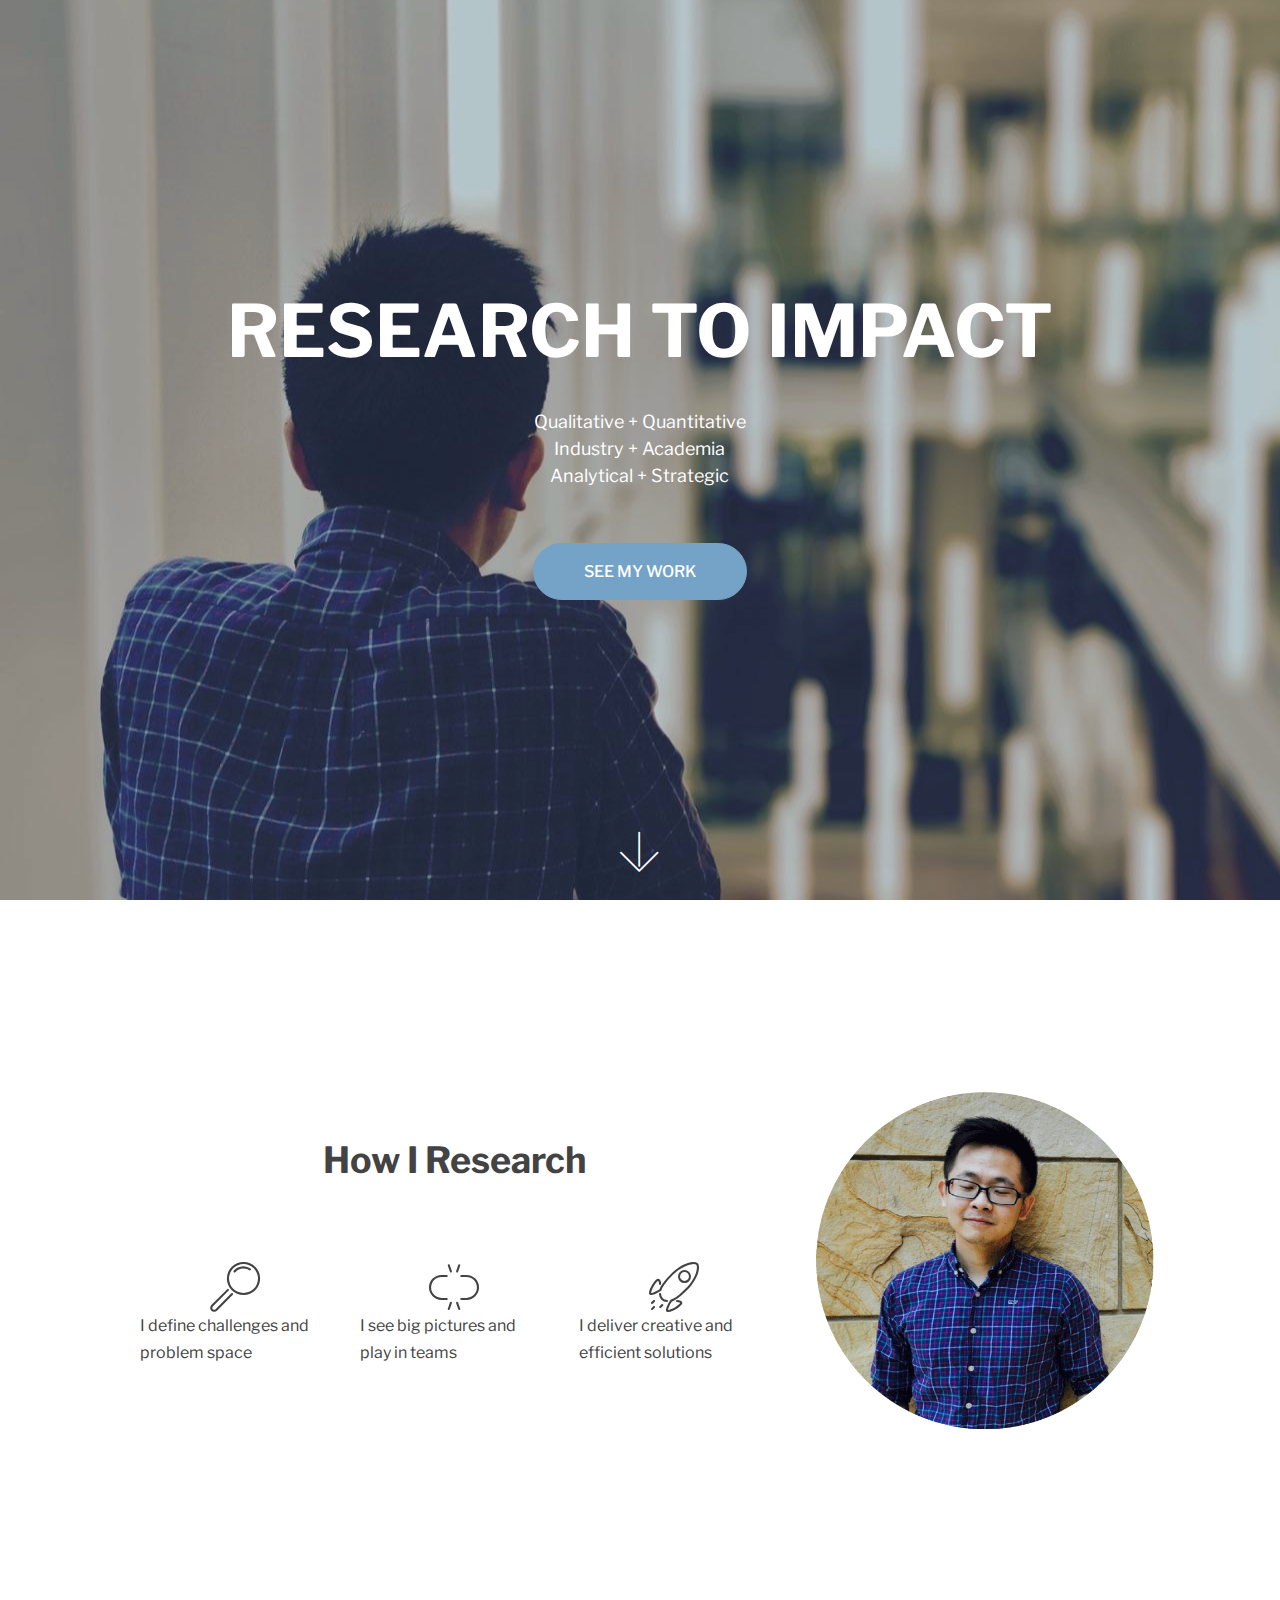
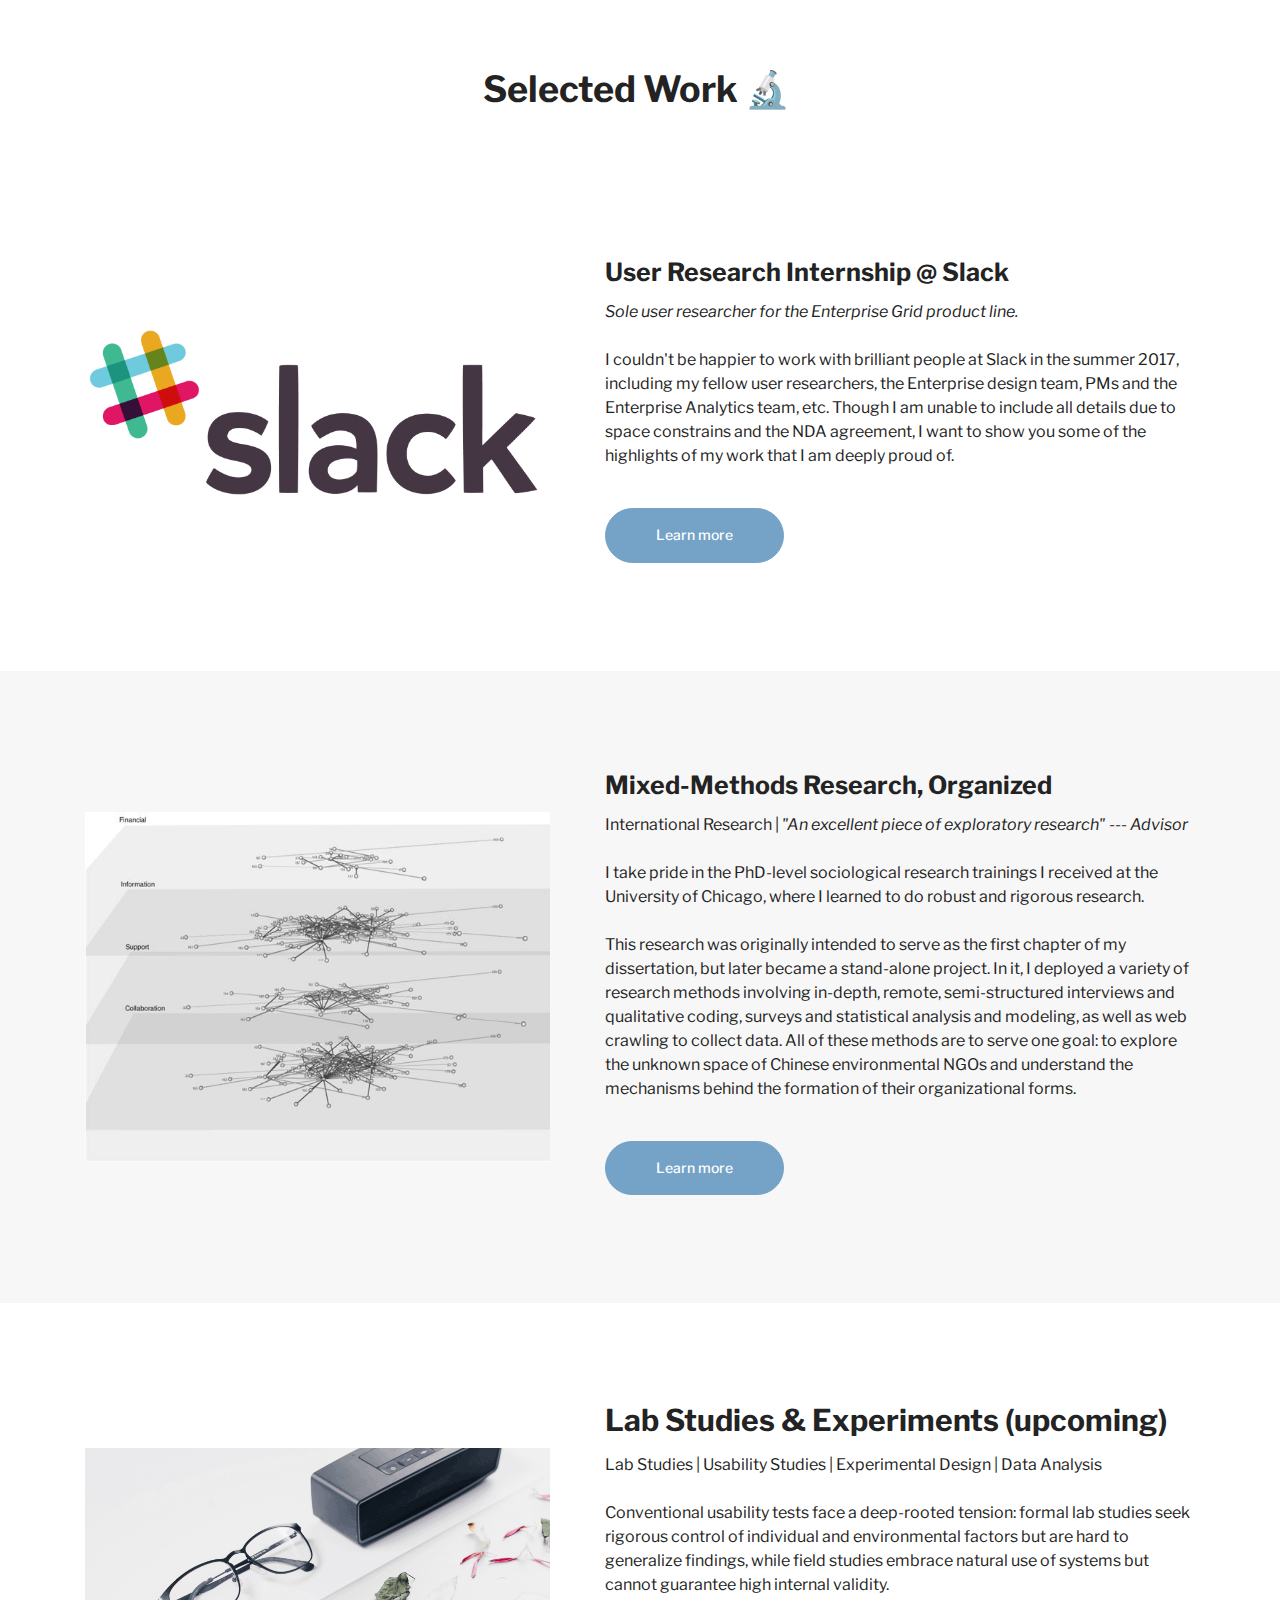
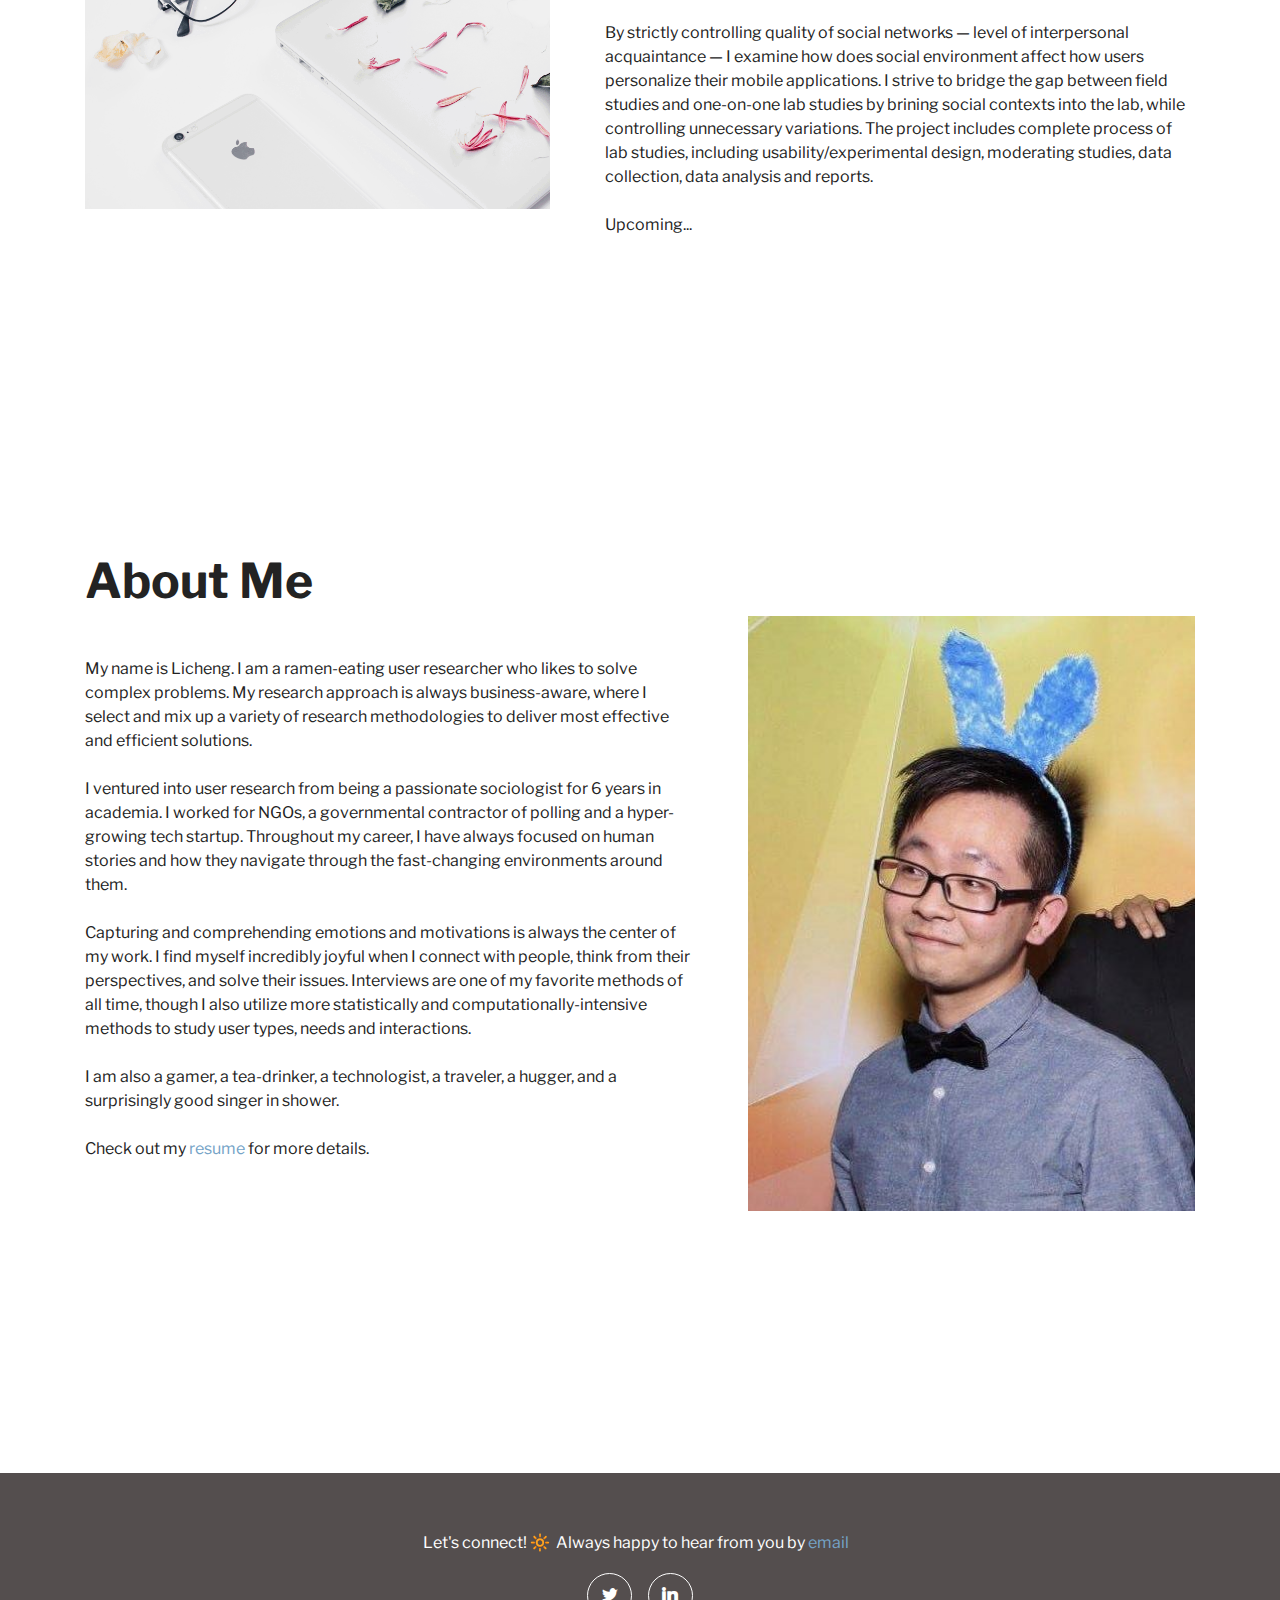
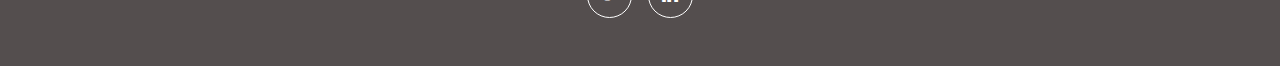
==== commit c858c9dd: "update 3.1" ====
--- a/index.html
+++ b/index.html
@@ -1,48 +1,309 @@
 <!DOCTYPE html>
 <html>
 <head>
-  <!-- Site made with Mobirise Website Builder v4.2.4, https://mobirise.com -->
+  <!-- Site made with Mobirise Website Builder v-->
   <meta charset="UTF-8">
   <meta http-equiv="X-UA-Compatible" content="IE=edge">
-  <meta name="generator" content="Mobirise v4.2.4, mobirise.com">
+  <meta name="generator" content="Mobirise v4.3.0, mobirise.com">
   <meta name="viewport" content="width=device-width, initial-scale=1">
-  <link rel="shortcut icon" href="assets/images/logo.png" type="image/x-icon">
+  <link rel="shortcut icon" href="assets/images/book3-128x128.png" type="image/x-icon">
   <meta name="description" content="">
-  <title>Home</title>
-  <link rel="stylesheet" href="https://fonts.googleapis.com/css?family=Roboto:700,400&subset=cyrillic,latin,greek,vietnamese">
+  <title>Licheng Zhu - UX Research</title>
+  <link rel="stylesheet" href="https://fonts.googleapis.com/css?family=Libre+Franklin:400,400i,600,600i">
+  <link rel="stylesheet" href="assets/web/assets/mobirise-icons/mobirise-icons.css">
+  <link rel="stylesheet" href="assets/tether/tether.min.css">
   <link rel="stylesheet" href="assets/bootstrap/css/bootstrap.min.css">
-  <link rel="stylesheet" href="assets/animate.css/animate.min.css">
-  <link rel="stylesheet" href="assets/mobirise/css/style.css">
+  <link rel="stylesheet" href="assets/socicon/css/socicon.min.css">
+  <link rel="stylesheet" href="assets/theme/css/style.css">
   <link rel="stylesheet" href="assets/mobirise/css/mbr-additional.css" type="text/css">
   
   
   
 </head>
 <body>
-<section class="mbr-box mbr-section mbr-section--relative mbr-section--fixed-size mbr-section--full-height mbr-section--bg-adapted mbr-parallax-background" id="header2-2" data-rv-view="0" style="background-image: url(assets/images/testing-2000x2666.jpg);">
-    <div class="mbr-box__magnet mbr-box__magnet--sm-padding mbr-box__magnet--center-left">
-        
-        <div class="mbr-box__container mbr-section__container container">
-            <div class="mbr-box mbr-box--stretched"><div class="mbr-box__magnet mbr-box__magnet--center-left">
-                <div class="row"><div class=" col-sm-6 col-sm-offset-6">
-                    <div class="mbr-hero animated fadeInUp">
-                        <h1 class="mbr-hero__text"><br>LICHENG ZHU</h1>
-                        <p class="mbr-hero__subtext">Qualitative and Quantative UX Researcher&nbsp;<br><br><br><em>I'm making some major updates to the site to give you the contents you want. Come back later :)</em></p>
+<section class="mbr-section mbr-section-hero mbr-section-full header4 mbr-section-with-arrow mbr-parallax-background" id="header4-0" data-rv-view="0" style="background-image: url(assets/images/hero3-1280x975.jpg);">
+
+    <div class="mbr-overlay" style="opacity: 0.3; background-color: rgb(38, 74, 84);"></div>
+
+    <div class="mbr-table-cell">
+
+        <div class="container">
+            <div class="row heading">
+                <div class="col-md-10 col-md-offset-1 text-xs-center">
+
+                    <h1 class="mbr-section-title display-1 heading-title"><strong>RESEARCH TO IMPACT</strong></h1>
+                    <p class="mbr-section-subtitle sub-2 heading-text">Qualitative + Quantitative<br>Industry + Academia<br>Analytical + Strategic</p>
+                    <div class="mbr-section-btn"><a class="btn btn-md btn-info" href="index.html#content3-b">SEE MY WORK</a></div>
+                </div>
+            </div>
+        </div>
+
+        <div class="container-fluid">
+            <div class="col-xs-12 col-lg-10 col-lg-offset-1">
+                
+            </div>
+        </div>
+
+    </div>
+
+    <div class="mbr-arrow mbr-arrow-floating" aria-hidden="true"><a href="#msg-box4-6"><i class="mbri-down"></i></a></div>
+
+</section>
+
+<section class="mbr-section msg-box3 msg-box4" id="msg-box4-6" data-rv-view="3" style="background-color: rgb(255, 255, 255); padding-top: 100px; padding-bottom: 100px;">
+
+    
+    <div class="container">
+        <div class="row">
+            <div class="wraper" style="text-align: right;">
+              <div class="hahaha" style="background: linear-gradient(to right top, rgb(69, 92, 151), rgb(148, 165, 208)) rgb(69, 92, 151);"></div>
+
+              
+
+              
+
+              <!-- inverse -->
+
+              <div class="mbr-table-cell col-md-6" style="width: 65%">
+                  <h1 class="mbr-section-title display-2 text-center" style="padding-bottom: 30px"><strong>How I Research</strong><br><strong><br></strong></h1>
+                  <div class="icons-block">
+                      <div class="container">
+                      <div class="row">
+                        <div class="col-md-4 icons-item">
+                          <div class="card-img" style="border-color: rgb(67, 67, 67); border-width: 0px;"><a class="mbri-search mbr-iconfont mbr-iconfont-features4" style="color: rgb(67, 67, 67); font-size: 50px;"></a></div>
+                          <p class="round-text text-1 text-center">I define challenges and problem space</p>
+                        </div>
+                        <div class="col-md-4 icons-item" style="display: block;">
+                          <div class="card-img" style="border-color: rgb(67, 67, 67); border-width: 0px;"><a class="mbri-unlink mbr-iconfont mbr-iconfont-features4" style="color: rgb(67, 67, 67); font-size: 50px;"></a></div>
+                          <p class="round-text text-1 text-center">I see big pictures and play in teams</p>
+                        </div>
+                        <div class="col-md-4 icons-item" style="display: block;">
+                          <div class="card-img" style="border-color: rgb(67, 67, 67); border-width: 0px;"><a class="mbri-rocket mbr-iconfont mbr-iconfont-features4" style="color: rgb(67, 67, 67); font-size: 50px;"></a></div>
+                          <p class="round-text text-1 text-center">I deliver creative and efficient solutions</p>
+                        </div>  
+                      </div>
+                      </div>
+                  </div>
+              </div>
+
+              <div class="mbr-table-cell col-md-6 mbr-figure" style="width: 35%;"><img src="assets/images/profile-avatar-612x792.png"></div>
+
+            </div>
+        </div>
+    </div>
+
+</section>
+
+<section class="mbr-section content3 mbr-section__container" id="content3-b" data-rv-view="6" style="background-color: rgb(255, 255, 255); padding-top: 40px; padding-bottom: 40px;">
+    <div class="container">
+        <div class="row">
+            <div class="col-xs-12">
+            	<h1 class="mbr-section-title display-2 text-center"><strong>Selected Work 🔬&nbsp;</strong><br></h1>
+                
+            </div>
+        </div>
+    </div>
+</section>
+
+<section class="mbr-section mbr-section-hero header3" id="header3-a" data-rv-view="8" style="background-color: rgb(255, 255, 255); padding-top: 50px; padding-bottom: 50px;">
+
+    
+
+    <div class="mbr-table mbr-table-full">
+        <div class="mbr-table-cell">
+
+            <div class="container">
+                <div class="mbr-section row" style="padding-top: 50px; padding-bottom: 50px;">
+                    <div class="mbr-table-md-up">
+                        
+                        <div class="mbr-table-cell mbr-right-padding-md-up mbr-valign-top col-md-7 image-size" style="width: 35%;">
+                            <div class="mbr-figure"><a href="Slack.html"><img src="assets/images/slack-logo-on-white-1400x700.png"></a></div>
+                        </div>
+                        <div class="mbr-table-cell col-md-5 text-xs-center text-md-left">
+
+                            <h3 class="mbr-section-title display-2"><strong>User Research Internship @ Slack</strong></h3>
+
+                            <div class="mbr-section-text">
+                                <p><em>Sole user researcher for the Enterprise Grid product line.</em><br><br>I couldn't be happier to work with brilliant people at Slack in the summer 2017, including my fellow user researchers, the Enterprise design team, PMs and the Enterprise Analytics team, etc. Though I am unable to include all details due to space constrains and the NDA agreement, I want to show you some of the highlights of my work that I am deeply proud of.<br><br></p>
+                            </div>
+
+                            <div class="mbr-section-btn"><a class="btn btn-lg btn-info" href="Slack.html">Learn more</a></div>
+
+                        </div>
+
+                        
+                        
+
                     </div>
-                    
-                </div></div>
-            </div></div>
-        </div>
-        
-    </div>
-</section>
-
-
-  <section class="engine"><a href="https://mobirise.co/d">free web page software</a></section><script src="assets/web/assets/jquery/jquery.min.js"></script>
+                </div>
+            </div>
+
+        </div>
+    </div>
+
+    
+
+</section>
+
+<section class="mbr-section mbr-section-hero header3" id="header3-d" data-rv-view="11" style="background-color: rgb(247, 247, 247); padding-top: 50px; padding-bottom: 50px;">
+
+    
+
+    <div class="mbr-table mbr-table-full">
+        <div class="mbr-table-cell">
+
+            <div class="container">
+                <div class="mbr-section row" style="padding-top: 50px; padding-bottom: 50px;">
+                    <div class="mbr-table-md-up">
+                        
+                        <div class="mbr-table-cell mbr-right-padding-md-up mbr-valign-top col-md-7 image-size" style="width: 35%;">
+                            <div class="mbr-figure"><a href="page2.html"><img src="assets/images/network-multiple-640x480.jpg"></a></div>
+                        </div>
+                        <div class="mbr-table-cell col-md-5 text-xs-center text-md-left">
+
+                            <h3 class="mbr-section-title display-2"><strong>Mixed-Methods Research, Organized</strong></h3>
+
+                            <div class="mbr-section-text">
+                                <p>International Research |<em> "An excellent piece of exploratory research" --- Advisor</em><br><br>I take pride in the PhD-level sociological research trainings I received at the University of Chicago, where I learned to do robust and rigorous research. <br><br>This research was originally intended to serve as the first chapter of my dissertation, but later became a stand-alone project.&nbsp;In it, I deployed a variety of research methods involving in-depth, remote, semi-structured interviews and qualitative coding, surveys and statistical analysis and modeling, as well as web crawling to collect data. All of these methods are to serve one goal: to explore the unknown space of Chinese environmental NGOs and understand the mechanisms behind the formation of their organizational forms.&nbsp;<br><br></p>
+                            </div>
+
+                            <div class="mbr-section-btn"><a class="btn btn-lg btn-info" href="page2.html">Learn more</a></div>
+
+                        </div>
+
+                        
+                        
+
+                    </div>
+                </div>
+            </div>
+
+        </div>
+    </div>
+
+    
+
+</section>
+
+<section class="mbr-section mbr-section-hero header3" id="header3-3a" data-rv-view="17" style="background-color: rgb(255, 255, 255); padding-top: 50px; padding-bottom: 50px;">
+
+    
+
+    <div class="mbr-table mbr-table-full">
+        <div class="mbr-table-cell">
+
+            <div class="container">
+                <div class="mbr-section row" style="padding-top: 50px; padding-bottom: 50px;">
+                    <div class="mbr-table-md-up">
+                        
+                        <div class="mbr-table-cell mbr-right-padding-md-up mbr-valign-top col-md-7 image-size" style="width: 35%;">
+                            <div class="mbr-figure"><img src="assets/images/experiment-912x707.png"></div>
+                        </div>
+                        <div class="mbr-table-cell col-md-5 text-xs-center text-md-left">
+
+                            <h3 class="mbr-section-title display-2"><strong>Lab Studies &amp; Experiments (upcoming)</strong></h3>
+
+                            <div class="mbr-section-text">
+                                <p>Lab Studies | Usability Studies | Experimental Design |&nbsp;Data Analysis<br><br>Conventional usability tests face a deep-rooted tension: formal lab studies seek rigorous control of individual and environmental factors but are hard to generalize findings, while field studies embrace natural use of systems but cannot guarantee high internal validity. <br><br>By strictly controlling quality of social networks — level of interpersonal acquaintance — I examine how does social environment affect how users personalize their mobile applications. I strive to bridge the gap between field studies and one-on-one lab studies by brining social contexts into the lab, while controlling unnecessary variations. The project includes complete process of lab studies, including usability/experimental design, moderating studies, data collection, data analysis and reports.&nbsp;<br><br>Upcoming...</p>
+                            </div>
+
+                            
+
+                        </div>
+
+                        
+                        
+
+                    </div>
+                </div>
+            </div>
+
+        </div>
+    </div>
+
+    
+
+</section>
+
+<section class="mbr-section mbr-section-hero header3" id="header3-1p" data-rv-view="23" style="background-color: rgb(255, 255, 255); padding-top: 100px; padding-bottom: 100px;">
+
+    
+
+    <div class="mbr-table mbr-table-full">
+        <div class="mbr-table-cell">
+
+            <div class="container">
+                <div class="mbr-section row" style="padding-top: 100px; padding-bottom: 100px;">
+                    <div class="mbr-table-md-up">
+                        
+                        
+                        
+
+                        <div class="mbr-table-cell mbr-right-padding-md-up col-md-5 text-xs-center text-md-right">
+
+                            <h3 class="mbr-section-title display-2"><strong>About Me</strong><strong><br></strong></h3>
+
+                            <div class="mbr-section-text">
+                                <p><br>My name is Licheng. I am a ramen-eating user researcher who likes to solve complex problems. My research approach is always business-aware, where I select and mix up a variety of research methodologies to deliver most effective and efficient solutions. <br><br>I ventured into user research from being a passionate sociologist for 6 years in academia. I worked for NGOs, a governmental contractor of polling and a hyper-growing tech startup. Throughout my career, I have always focused on human stories and how they navigate through the fast-changing environments around them. <br><br>Capturing and comprehending emotions and motivations is always the center of my work. I find myself incredibly joyful when I connect with people, think from their perspectives, and solve their issues. Interviews are one of my favorite methods of all time, though I also utilize more statistically and computationally-intensive methods to study user types, needs and interactions.<br><br>I am also a gamer, a tea-drinker, a technologist, a traveler, a hugger, and a surprisingly good singer in shower.<br><br>Check out my&nbsp;<a href="https://www.dropbox.com/s/e46ini7icbq24kb/Licheng%20Zhu%20Resume.pdf?dl=0" target="_blank">resume</a>&nbsp;for more details.<br><br><br><br><br></p>
+                            </div>
+
+                            
+
+                        </div>
+                        <div class="mbr-table-cell mbr-valign-top col-md-7 image-size" style="width: 30%;">
+                            <div class="mbr-figure"><img src="assets/images/profile4-444x591.jpg"></div>
+                        </div>
+
+                    </div>
+                </div>
+            </div>
+
+        </div>
+    </div>
+
+    
+
+</section>
+
+<section class="mbr-section footer2" id="footer2-k" data-rv-view="20" style="background-color: rgb(84, 78, 78); padding-top: 40px; padding-bottom: 40px;">
+
+    
+
+    <div class="container">
+        <div class="row">
+            <div class="col-xs-12 text-xs-center">
+                <p class="footer-header mbr-section-title sub-2"></p>
+
+                <div class="footer-list mbr-section-text text-1">
+                    <ul>
+                        <li class="last">Let's connect! 🔆 &nbsp;Always happy to hear from you by&nbsp;<a href="mailto:lichengzhu@outlook.com">email</a></li>
+                        
+                        
+                        
+                        
+                        
+                        
+                        
+                        
+                        
+                    </ul>
+                </div>
+
+                <div><a class="btn btn-social" title="Twitter" target="_blank" href="https://twitter.com/licheng_zhu"><i class="socicon socicon-twitter"></i></a>       <a class="btn btn-social" title="LinkedIn" target="_blank" href="https://www.linkedin.com/in/lichengzhu/"><i class="socicon socicon-linkedin"></i></a>   </div>
+            </div>
+        </div>
+    </div>
+
+
+</section>
+
+
+  <script src="assets/web/assets/jquery/jquery.min.js"></script>
+  <script src="assets/tether/tether.min.js"></script>
   <script src="assets/bootstrap/js/bootstrap.min.js"></script>
   <script src="assets/smooth-scroll/smooth-scroll.js"></script>
   <script src="assets/jarallax/jarallax.js"></script>
-  <script src="assets/mobirise/js/script.js"></script>
+  <script src="assets/theme/js/script.js"></script>
   
   
 </body>
--- a/assets/web/assets/mobirise-icons/mobirise-icons.css
+++ b/assets/web/assets/mobirise-icons/mobirise-icons.css
@@ -0,0 +1,476 @@
+@font-face {
+  font-family: 'MobiriseIcons';
+  src:  url('mobirise-icons.eot?spat4u');
+  src:  url('mobirise-icons.eot?spat4u#iefix') format('embedded-opentype'),
+    url('mobirise-icons.ttf?spat4u') format('truetype'),
+    url('mobirise-icons.woff?spat4u') format('woff'),
+    url('mobirise-icons.svg?spat4u#MobiriseIcons') format('svg');
+  font-weight: normal;
+  font-style: normal;
+}
+
+[class^="mbri-"], [class*=" mbri-"] {
+  /* use !important to prevent issues with browser extensions that change fonts */
+  font-family: MobiriseIcons !important;
+  speak: none;
+  font-style: normal;
+  font-weight: normal;
+  font-variant: normal;
+  text-transform: none;
+  line-height: 1;
+
+  /* Better Font Rendering =========== */
+  -webkit-font-smoothing: antialiased;
+  -moz-osx-font-smoothing: grayscale;
+}
+
+.mbri-add-submenu:before {
+  content: "\e900";
+}
+.mbri-alert:before {
+  content: "\e901";
+}
+.mbri-align-center:before {
+  content: "\e902";
+}
+.mbri-align-justify:before {
+  content: "\e903";
+}
+.mbri-align-left:before {
+  content: "\e904";
+}
+.mbri-align-right:before {
+  content: "\e905";
+}
+.mbri-android:before {
+  content: "\e906";
+}
+.mbri-apple:before {
+  content: "\e907";
+}
+.mbri-arrow-down:before {
+  content: "\e908";
+}
+.mbri-arrow-next:before {
+  content: "\e909";
+}
+.mbri-arrow-prev:before {
+  content: "\e90a";
+}
+.mbri-arrow-up:before {
+  content: "\e90b";
+}
+.mbri-bold:before {
+  content: "\e90c";
+}
+.mbri-bookmark:before {
+  content: "\e90d";
+}
+.mbri-bootstrap:before {
+  content: "\e90e";
+}
+.mbri-briefcase:before {
+  content: "\e90f";
+}
+.mbri-browse:before {
+  content: "\e910";
+}
+.mbri-bulleted-list:before {
+  content: "\e911";
+}
+.mbri-calendar:before {
+  content: "\e912";
+}
+.mbri-camera:before {
+  content: "\e913";
+}
+.mbri-cart-add:before {
+  content: "\e914";
+}
+.mbri-cart-full:before {
+  content: "\e915";
+}
+.mbri-cash:before {
+  content: "\e916";
+}
+.mbri-change-style:before {
+  content: "\e917";
+}
+.mbri-chat:before {
+  content: "\e918";
+}
+.mbri-clock:before {
+  content: "\e919";
+}
+.mbri-close:before {
+  content: "\e91a";
+}
+.mbri-cloud:before {
+  content: "\e91b";
+}
+.mbri-code:before {
+  content: "\e91c";
+}
+.mbri-contact-form:before {
+  content: "\e91d";
+}
+.mbri-credit-card:before {
+  content: "\e91e";
+}
+.mbri-cursor-click:before {
+  content: "\e91f";
+}
+.mbri-cust-feedback:before {
+  content: "\e920";
+}
+.mbri-database:before {
+  content: "\e921";
+}
+.mbri-delivery:before {
+  content: "\e922";
+}
+.mbri-desktop:before {
+  content: "\e923";
+}
+.mbri-devices:before {
+  content: "\e924";
+}
+.mbri-down:before {
+  content: "\e925";
+}
+.mbri-download:before {
+  content: "\e989";
+}
+.mbri-drag-n-drop:before {
+  content: "\e927";
+}
+.mbri-drag-n-drop2:before {
+  content: "\e928";
+}
+.mbri-edit:before {
+  content: "\e929";
+}
+.mbri-edit2:before {
+  content: "\e92a";
+}
+.mbri-error:before {
+  content: "\e92b";
+}
+.mbri-extension:before {
+  content: "\e92c";
+}
+.mbri-features:before {
+  content: "\e92d";
+}
+.mbri-file:before {
+  content: "\e92e";
+}
+.mbri-flag:before {
+  content: "\e92f";
+}
+.mbri-folder:before {
+  content: "\e930";
+}
+.mbri-gift:before {
+  content: "\e931";
+}
+.mbri-github:before {
+  content: "\e932";
+}
+.mbri-globe:before {
+  content: "\e933";
+}
+.mbri-globe-2:before {
+  content: "\e934";
+}
+.mbri-growing-chart:before {
+  content: "\e935";
+}
+.mbri-hearth:before {
+  content: "\e936";
+}
+.mbri-help:before {
+  content: "\e937";
+}
+.mbri-home:before {
+  content: "\e938";
+}
+.mbri-hot-cup:before {
+  content: "\e939";
+}
+.mbri-idea:before {
+  content: "\e93a";
+}
+.mbri-image-gallery:before {
+  content: "\e93b";
+}
+.mbri-image-slider:before {
+  content: "\e93c";
+}
+.mbri-info:before {
+  content: "\e93d";
+}
+.mbri-italic:before {
+  content: "\e93e";
+}
+.mbri-key:before {
+  content: "\e93f";
+}
+.mbri-laptop:before {
+  content: "\e940";
+}
+.mbri-layers:before {
+  content: "\e941";
+}
+.mbri-left-right:before {
+  content: "\e942";
+}
+.mbri-left:before {
+  content: "\e943";
+}
+.mbri-letter:before {
+  content: "\e944";
+}
+.mbri-like:before {
+  content: "\e945";
+}
+.mbri-link:before {
+  content: "\e946";
+}
+.mbri-lock:before {
+  content: "\e947";
+}
+.mbri-login:before {
+  content: "\e948";
+}
+.mbri-logout:before {
+  content: "\e949";
+}
+.mbri-magic-stick:before {
+  content: "\e94a";
+}
+.mbri-map-pin:before {
+  content: "\e94b";
+}
+.mbri-menu:before {
+  content: "\e94c";
+}
+.mbri-mobile:before {
+  content: "\e94d";
+}
+.mbri-mobile2:before {
+  content: "\e94e";
+}
+.mbri-mobirise:before {
+  content: "\e94f";
+}
+.mbri-more-horizontal:before {
+  content: "\e950";
+}
+.mbri-more-vertical:before {
+  content: "\e951";
+}
+.mbri-music:before {
+  content: "\e952";
+}
+.mbri-new-file:before {
+  content: "\e953";
+}
+.mbri-numbered-list:before {
+  content: "\e954";
+}
+.mbri-opened-folder:before {
+  content: "\e955";
+}
+.mbri-pages:before {
+  content: "\e956";
+}
+.mbri-paper-plane:before {
+  content: "\e957";
+}
+.mbri-paperclip:before {
+  content: "\e958";
+}
+.mbri-photo:before {
+  content: "\e959";
+}
+.mbri-photos:before {
+  content: "\e95a";
+}
+.mbri-pin:before {
+  content: "\e95b";
+}
+.mbri-play:before {
+  content: "\e95c";
+}
+.mbri-plus:before {
+  content: "\e95d";
+}
+.mbri-preview:before {
+  content: "\e95e";
+}
+.mbri-print:before {
+  content: "\e95f";
+}
+.mbri-protect:before {
+  content: "\e960";
+}
+.mbri-question:before {
+  content: "\e961";
+}
+.mbri-quote-left:before {
+  content: "\e962";
+}
+.mbri-quote-right:before {
+  content: "\e963";
+}
+.mbri-refresh:before {
+  content: "\e964";
+}
+.mbri-responsive:before {
+  content: "\e965";
+}
+.mbri-right:before {
+  content: "\e966";
+}
+.mbri-rocket:before {
+  content: "\e967";
+}
+.mbri-sad-face:before {
+  content: "\e968";
+}
+.mbri-sale:before {
+  content: "\e969";
+}
+.mbri-save:before {
+  content: "\e96a";
+}
+.mbri-search:before {
+  content: "\e96b";
+}
+.mbri-setting:before {
+  content: "\e96c";
+}
+.mbri-setting2:before {
+  content: "\e96d";
+}
+.mbri-setting3:before {
+  content: "\e96e";
+}
+.mbri-share:before {
+  content: "\e96f";
+}
+.mbri-shopping-bag:before {
+  content: "\e970";
+}
+.mbri-shopping-basket:before {
+  content: "\e971";
+}
+.mbri-shopping-cart:before {
+  content: "\e972";
+}
+.mbri-sites:before {
+  content: "\e973";
+}
+.mbri-smile-face:before {
+  content: "\e974";
+}
+.mbri-speed:before {
+  content: "\e975";
+}
+.mbri-star:before {
+  content: "\e976";
+}
+.mbri-success:before {
+  content: "\e977";
+}
+.mbri-sun:before {
+  content: "\e978";
+}
+.mbri-sun2:before {
+  content: "\e979";
+}
+.mbri-tablet:before {
+  content: "\e97a";
+}
+.mbri-tablet-vertical:before {
+  content: "\e97b";
+}
+.mbri-target:before {
+  content: "\e97c";
+}
+.mbri-timer:before {
+  content: "\e97d";
+}
+.mbri-to-ftp:before {
+  content: "\e97e";
+}
+.mbri-to-local-drive:before {
+  content: "\e97f";
+}
+.mbri-touch-swipe:before {
+  content: "\e980";
+}
+.mbri-touch:before {
+  content: "\e981";
+}
+.mbri-trash:before {
+  content: "\e982";
+}
+.mbri-underline:before {
+  content: "\e983";
+}
+.mbri-unlink:before {
+  content: "\e984";
+}
+.mbri-unlock:before {
+  content: "\e985";
+}
+.mbri-up-down:before {
+  content: "\e986";
+}
+.mbri-up:before {
+  content: "\e987";
+}
+.mbri-update:before {
+  content: "\e988";
+}
+.mbri-upload:before {
+ content: "\e926"; 
+}
+.mbri-user:before {
+  content: "\e98a";
+}
+.mbri-user2:before {
+  content: "\e98b";
+}
+.mbri-users:before {
+  content: "\e98c";
+}
+.mbri-video:before {
+  content: "\e98d";
+}
+.mbri-video-play:before {
+  content: "\e98e";
+}
+.mbri-watch:before {
+  content: "\e98f";
+}
+.mbri-website-theme:before {
+  content: "\e990";
+}
+.mbri-wifi:before {
+  content: "\e991";
+}
+.mbri-windows:before {
+  content: "\e992";
+}
+.mbri-zoom-out:before {
+  content: "\e993";
+}
+.mbri-redo:before {
+  content: "\e994";
+}
+.mbri-undo:before {
+  content: "\e995";
+}
--- a/assets/socicon/css/socicon.min.css
+++ b/assets/socicon/css/socicon.min.css
@@ -0,0 +1 @@
+@font-face{font-family:'socicon';src:url('../fonts/socicon.eot');src:url('../fonts/socicon.eot?#iefix') format('embedded-opentype'),url('../fonts/socicon.woff') format('woff'),url('../fonts/socicon.woff2') format('woff2'),url('../fonts/socicon.ttf') format('truetype'),url('../fonts/socicon.svg#sociconregular') format('svg');font-weight:normal;font-style:normal}.socicon{position:relative;top:1px;display:inline-block;font-family:'socicon';font-style:normal;font-weight:normal;line-height:1;text-transform:none !important;-webkit-font-smoothing:antialiased;-moz-osx-font-smoothing:grayscale}.socicon-twitter:before{content:"a"}.socicon-facebook:before{content:"b"}.socicon-google:before{content:"c"}.socicon-pinterest:before{content:"d"}.socicon-foursquare:before{content:"e"}.socicon-yahoo:before{content:"f"}.socicon-skype:before{content:"g"}.socicon-yelp:before{content:"h"}.socicon-feedburner:before{content:"i"}.socicon-linkedin:before{content:"j"}.socicon-viadeo:before{content:"k"}.socicon-xing:before{content:"l"}.socicon-myspace:before{content:"m"}.socicon-soundcloud:before{content:"n"}.socicon-spotify:before{content:"o"}.socicon-grooveshark:before{content:"p"}.socicon-lastfm:before{content:"q"}.socicon-youtube:before{content:"r"}.socicon-vimeo:before{content:"s"}.socicon-dailymotion:before{content:"t"}.socicon-vine:before{content:"u"}.socicon-flickr:before{content:"v"}.socicon-500px:before{content:"w"}.socicon-instagram:before{content:"x"}.socicon-wordpress:before{content:"y"}.socicon-tumblr:before{content:"z"}.socicon-blogger:before{content:"A"}.socicon-technorati:before{content:"B"}.socicon-reddit:before{content:"C"}.socicon-dribbble:before{content:"D"}.socicon-stumbleupon:before{content:"E"}.socicon-digg:before{content:"F"}.socicon-envato:before{content:"G"}.socicon-behance:before{content:"H"}.socicon-delicious:before{content:"I"}.socicon-deviantart:before{content:"J"}.socicon-forrst:before{content:"K"}.socicon-play:before{content:"L"}.socicon-zerply:before{content:"M"}.socicon-wikipedia:before{content:"N"}.socicon-apple:before{content:"O"}.socicon-flattr:before{content:"P"}.socicon-github:before{content:"Q"}.socicon-chimein:before{content:"R"}.socicon-friendfeed:before{content:"S"}.socicon-newsvine:before{content:"T"}.socicon-identica:before{content:"U"}.socicon-bebo:before{content:"V"}.socicon-zynga:before{content:"W"}.socicon-steam:before{content:"X"}.socicon-xbox:before{content:"Y"}.socicon-windows:before{content:"Z"}.socicon-outlook:before{content:"1"}.socicon-coderwall:before{content:"2"}.socicon-tripadvisor:before{content:"3"}.socicon-appnet:before{content:"4"}.socicon-goodreads:before{content:"5"}.socicon-tripit:before{content:"6"}.socicon-lanyrd:before{content:"7"}.socicon-slideshare:before{content:"8"}.socicon-buffer:before{content:"9"}.socicon-rss:before{content:","}.socicon-vkontakte:before{content:";"}.socicon-disqus:before{content:":"}.socicon-houzz:before{content:"+"}.socicon-mail:before{content:"@"}.socicon-patreon:before{content:"="}.socicon-paypal:before{content:"-"}.socicon-playstation:before{content:"^"}.socicon-smugmug:before{content:"¨"}.socicon-swarm:before{content:"$"}.socicon-triplej:before{content:"*"}.socicon-yammer:before{content:"&"}.socicon-stackoverflow:before{content:"("}.socicon-drupal:before{content:"#"}.socicon-odnoklassniki:before{content:"."}.socicon-android:before{content:"_"}.socicon-meetup:before{content:"]"}.socicon-persona:before{content:")"}.socicon-amazon:before{content:"£"}.socicon-ello:before{content:"'"}.socicon-mixcloud:before{content:"\""}.socicon-8tracks:before{content:"}"}.socicon-twitch:before{content:"{"}.socicon-bg-twitter{background:#4da7de}.socicon-bg-twitter:hover{background:#4da7de !important}.socicon-bg-facebook{background:#3e5b98}.socicon-bg-facebook:hover{background:#3e5b98 !important}.socicon-bg-google{background:#d93e2d}.socicon-bg-google:hover{background:#d93e2d !important}.socicon-bg-pinterest{background:#c92619}.socicon-bg-pinterest:hover{background:#c92619 !important}.socicon-bg-foursquare{background:#f94877}.socicon-bg-foursquare:hover{background:#f94877 !important}.socicon-bg-yahoo{background:#6e2a85}.socicon-bg-yahoo:hover{background:#6e2a85 !important}.socicon-bg-skype{background:#28abe3}.socicon-bg-skype:hover{background:#28abe3 !important}.socicon-bg-yelp{background:#c83218}.socicon-bg-yelp:hover{background:#c83218 !important}.socicon-bg-feedburner{background:#fc0}.socicon-bg-feedburner:hover{background:#fc0 !important}.socicon-bg-linkedin{background:#3371b7}.socicon-bg-linkedin:hover{background:#3371b7 !important}.socicon-bg-viadeo{background:#e4a000}.socicon-bg-viadeo:hover{background:#e4a000 !important}.socicon-bg-xing{background:#005a60}.socicon-bg-xing:hover{background:#005a60 !important}.socicon-bg-myspace{background:#323232}.socicon-bg-myspace:hover{background:#323232 !important}.socicon-bg-soundcloud{background:#fe3801}.socicon-bg-soundcloud:hover{background:#fe3801 !important}.socicon-bg-spotify{background:#7bb342}.socicon-bg-spotify:hover{background:#7bb342 !important}.socicon-bg-grooveshark{background:#000}.socicon-bg-grooveshark:hover{background:#000 !important}.socicon-bg-lastfm{background:#d41316}.socicon-bg-lastfm:hover{background:#d41316 !important}.socicon-bg-youtube{background:#e02a20}.socicon-bg-youtube:hover{background:#e02a20 !important}.socicon-bg-vimeo{background:#51b5e7}.socicon-bg-vimeo:hover{background:#51b5e7 !important}.socicon-bg-dailymotion{background:#004e72}.socicon-bg-dailymotion:hover{background:#004e72 !important}.socicon-bg-vine{background:#00b389}.socicon-bg-vine:hover{background:#00b389 !important}.socicon-bg-flickr{background:#1e1e1b}.socicon-bg-flickr:hover{background:#1e1e1b !important}.socicon-bg-500px{background:#58a9de}.socicon-bg-500px:hover{background:#58a9de !important}.socicon-bg-instagram{background:#9c7c6e}.socicon-bg-instagram:hover{background:#9c7c6e !important}.socicon-bg-wordpress{background:#464646}.socicon-bg-wordpress:hover{background:#464646 !important}.socicon-bg-tumblr{background:#45556c}.socicon-bg-tumblr:hover{background:#45556c !important}.socicon-bg-blogger{background:#ec661c}.socicon-bg-blogger:hover{background:#ec661c !important}.socicon-bg-technorati{background:#5cb030}.socicon-bg-technorati:hover{background:#5cb030 !important}.socicon-bg-reddit{background:#e74a1e}.socicon-bg-reddit:hover{background:#e74a1e !important}.socicon-bg-dribbble{background:#e84d88}.socicon-bg-dribbble:hover{background:#e84d88 !important}.socicon-bg-stumbleupon{background:#e64011}.socicon-bg-stumbleupon:hover{background:#e64011 !important}.socicon-bg-digg{background:#1d1d1b}.socicon-bg-digg:hover{background:#1d1d1b !important}.socicon-bg-envato{background:#597c3a}.socicon-bg-envato:hover{background:#597c3a !important}.socicon-bg-behance{background:#000}.socicon-bg-behance:hover{background:#000 !important}.socicon-bg-delicious{background:#020202}.socicon-bg-delicious:hover{background:#020202 !important}.socicon-bg-deviantart{background:#c5d200}.socicon-bg-deviantart:hover{background:#c5d200 !important}.socicon-bg-forrst{background:#5b9a68}.socicon-bg-forrst:hover{background:#5b9a68 !important}.socicon-bg-play{background:#000}.socicon-bg-play:hover{background:#000 !important}.socicon-bg-zerply{background:#9dbc7a}.socicon-bg-zerply:hover{background:#9dbc7a !important}.socicon-bg-wikipedia{background:#000}.socicon-bg-wikipedia:hover{background:#000 !important}.socicon-bg-apple{background:#b9bfc1}.socicon-bg-apple:hover{background:#b9bfc1 !important}.socicon-bg-flattr{background:#f67c1a}.socicon-bg-flattr:hover{background:#f67c1a !important}.socicon-bg-github{background:#221e1b}.socicon-bg-github:hover{background:#221e1b !important}.socicon-bg-chimein{background:#888688}.socicon-bg-chimein:hover{background:#888688 !important}.socicon-bg-friendfeed{background:#2f72c4}.socicon-bg-friendfeed:hover{background:#2f72c4 !important}.socicon-bg-newsvine{background:#075b2f}.socicon-bg-newsvine:hover{background:#075b2f !important}.socicon-bg-identica{background:#000}.socicon-bg-identica:hover{background:#000 !important}.socicon-bg-bebo{background:#ef1011}.socicon-bg-bebo:hover{background:#ef1011 !important}.socicon-bg-zynga{background:#dc0606}.socicon-bg-zynga:hover{background:#dc0606 !important}.socicon-bg-steam{background:#8f8d8a}.socicon-bg-steam:hover{background:#8f8d8a !important}.socicon-bg-xbox{background:#92c83e}.socicon-bg-xbox:hover{background:#92c83e !important}.socicon-bg-windows{background:#00bdf6}.socicon-bg-windows:hover{background:#00bdf6 !important}.socicon-bg-outlook{background:#0072c6}.socicon-bg-outlook:hover{background:#0072c6 !important}.socicon-bg-coderwall{background:#3e8dcc}.socicon-bg-coderwall:hover{background:#3e8dcc !important}.socicon-bg-tripadvisor{background:#000}.socicon-bg-tripadvisor:hover{background:#000 !important}.socicon-bg-appnet{background:#494949}.socicon-bg-appnet:hover{background:#494949 !important}.socicon-bg-goodreads{background:#463020}.socicon-bg-goodreads:hover{background:#463020 !important}.socicon-bg-tripit{background:#1982c3}.socicon-bg-tripit:hover{background:#1982c3 !important}.socicon-bg-lanyrd{background:#3c80c9}.socicon-bg-lanyrd:hover{background:#3c80c9 !important}.socicon-bg-slideshare{background:#4ba3a6}.socicon-bg-slideshare:hover{background:#4ba3a6 !important}.socicon-bg-buffer{background:#000}.socicon-bg-buffer:hover{background:#000 !important}.socicon-bg-rss{background:#f26109}.socicon-bg-rss:hover{background:#f26109 !important}.socicon-bg-vkontakte{background:#5a7fa6}.socicon-bg-vkontakte:hover{background:#5a7fa6 !important}.socicon-bg-disqus{background:#2e9fff}.socicon-bg-disqus:hover{background:#2e9fff !important}.socicon-bg-houzz{background:#7cc04b}.socicon-bg-houzz:hover{background:#7cc04b !important}.socicon-bg-mail{background:#000}.socicon-bg-mail:hover{background:#000 !important}.socicon-bg-patreon{background:#e44727}.socicon-bg-patreon:hover{background:#e44727 !important}.socicon-bg-paypal{background:#009cde}.socicon-bg-paypal:hover{background:#009cde !important}.socicon-bg-playstation{background:#000}.socicon-bg-playstation:hover{background:#000 !important}.socicon-bg-smugmug{background:#acfd32}.socicon-bg-smugmug:hover{background:#acfd32 !important}.socicon-bg-swarm{background:#fc9d3c}.socicon-bg-swarm:hover{background:#fc9d3c !important}.socicon-bg-triplej{background:#e53531}.socicon-bg-triplej:hover{background:#e53531 !important}.socicon-bg-yammer{background:#1175c4}.socicon-bg-yammer:hover{background:#1175c4 !important}.socicon-bg-stackoverflow{background:#fd9827}.socicon-bg-stackoverflow:hover{background:#fd9827 !important}.socicon-bg-drupal{background:#00598e}.socicon-bg-drupal:hover{background:#00598e !important}.socicon-bg-odnoklassniki{background:#f48420}.socicon-bg-odnoklassniki:hover{background:#f48420 !important}.socicon-bg-android{background:#8ec047}.socicon-bg-android:hover{background:#8ec047 !important}.socicon-bg-meetup{background:#e2373c}.socicon-bg-meetup:hover{background:#e2373c !important}.socicon-bg-persona{background:#e6753d}.socicon-bg-persona:hover{background:#e6753d !important}.socicon-bg-amazon{background:#f90}.socicon-bg-amazon:hover{background:#f90 !important}.socicon-bg-ello{background:#000}.socicon-bg-ello:hover{background:#000 !important}.socicon-bg-mixcloud{background:#314359}.socicon-bg-mixcloud:hover{background:#314359 !important}.socicon-bg-8tracks{background:#122c4b}.socicon-bg-8tracks:hover{background:#122c4b !important}.socicon-bg-twitch{background:#6441a5}.socicon-bg-twitch:hover{background:#6441a5 !important}--- a/assets/mobirise/css/mbr-additional.css
+++ b/assets/mobirise/css/mbr-additional.css
@@ -1,14 +1,956 @@
-@import url(https://fonts.googleapis.com/css?family=Lato:400,300,700);
-
-#header2-2 H1 {
-  color: #ffffff;
+@import url(https://fonts.googleapis.com/css?family=Libre+Franklin:400,400i,600,600i);
+@import url(https://fonts.googleapis.com/css?family=Oxygen:400,300,700);
+
+
+
+
+
+
+
+
+
+
+body,
+input,
+textarea,
+.mbr-company .list-group-text,
+.mbr-section-text {
+  font-family: 'Libre Franklin', serif;
+}
+.mbr-footer-content li,
+.mbr-footer .mbr-contacts li {
+  font-family: 'Libre Franklin', serif;
+}
+.alert,
+h1,
+h2,
+h3,
+h4,
+h5,
+h6,
+.mbr-figure .mbr-figure-caption,
+.mbr-gallery-title,
+.mbr-map [data-state-details],
+.mbr-price,
+.mbr-section-title {
+  font-family: 'Oxygen', sans-serif;
+}
+.btn {
+  font-family: 'Libre Franklin', serif;
+}
+.mbr-footer-content h1,
+.mbr-footer .mbr-contacts h1,
+.mbr-footer-content h2,
+.mbr-footer .mbr-contacts h2,
+.mbr-footer-content h3,
+.mbr-footer .mbr-contacts h3,
+.mbr-footer-content h4,
+.mbr-footer .mbr-contacts h4,
+.mbr-footer-content p strong,
+.mbr-footer .mbr-contacts p strong,
+.mbr-footer-content strong,
+.mbr-footer .mbr-contacts strong {
+  font-family: 'Oxygen', sans-serif;
+}
+.btn:not(.btn-social) {
+  border-radius: 30px;
+  padding: 17px 50px;
+}
+.mbr-subscribe .btn {
+  border-radius: 1.6em !important;
+}
+.btn-sm,
+.mbr-section-hero .mbr-section-lead,
+.mbr-cards .card-subtitle,
+.mbr-testimonial .card-block,
+.mbr-section-subtitle {
+  font-family: 'Libre Franklin', serif;
+  font-style: normal;
+}
+.mbr-author-name {
+  font-family: 'Oxygen', sans-serif;
+}
+.mbr-author-desc {
+  font-family: 'Libre Franklin', serif;
+  font-style: normal;
+}
+.mbr-plan-title {
+  font-family: 'Oxygen', sans-serif;
+}
+.mbr-plan-subtitle,
+.mbr-plan-price-desc {
+  font-family: 'Libre Franklin', serif;
+  font-style: normal;
+}
+.bg-primary {
+  background-color: #fffffd !important;
+}
+.bg-success {
+  background-color: #1e7c3a !important;
+}
+.bg-info {
+  background-color: #74a3c7 !important;
+}
+.bg-warning {
+  background-color: #ffd785 !important;
+}
+.bg-danger {
+  background-color: #ff9685 !important;
+}
+.btn-primary {
+  background-color: #fffffd;
+  border-color: #fffffd;
+  color: #ffffff;
+}
+.btn-primary:hover,
+.btn-primary:focus,
+.btn-primary.focus,
+.btn-primary:active,
+.btn-primary.active {
+  color: #ffffff;
+  background-color: #ffffb1;
+  border-color: #ffffb1;
+}
+.btn-primary.disabled,
+.btn-primary:disabled {
+  color: #ffffff !important;
+  background-color: #ffffb1 !important;
+  border-color: #ffffb1 !important;
+}
+.btn-secondary {
+  background-color: #a25dae;
+  border-color: #a25dae;
+  color: #ffffff;
+}
+.btn-secondary:hover,
+.btn-secondary:focus,
+.btn-secondary.focus,
+.btn-secondary:active,
+.btn-secondary.active {
+  color: #ffffff;
+  background-color: #763f7f;
+  border-color: #763f7f;
+}
+.btn-secondary.disabled,
+.btn-secondary:disabled {
+  color: #ffffff !important;
+  background-color: #763f7f !important;
+  border-color: #763f7f !important;
+}
+.btn-info {
+  background-color: #74a3c7;
+  border-color: #74a3c7;
+  color: #ffffff;
+}
+.btn-info:hover,
+.btn-info:focus,
+.btn-info.focus,
+.btn-info:active,
+.btn-info.active {
+  color: #ffffff;
+  background-color: #447eaa;
+  border-color: #447eaa;
+}
+.btn-info.disabled,
+.btn-info:disabled {
+  color: #ffffff !important;
+  background-color: #447eaa !important;
+  border-color: #447eaa !important;
+}
+.btn-success {
+  background-color: #1e7c3a;
+  border-color: #1e7c3a;
+  color: #ffffff;
+}
+.btn-success:hover,
+.btn-success:focus,
+.btn-success.focus,
+.btn-success:active,
+.btn-success.active {
+  color: #ffffff;
+  background-color: #0f3e1d;
+  border-color: #0f3e1d;
+}
+.btn-success.disabled,
+.btn-success:disabled {
+  color: #ffffff !important;
+  background-color: #0f3e1d !important;
+  border-color: #0f3e1d !important;
+}
+.btn-warning {
+  background-color: #ffd785;
+  border-color: #ffd785;
+  color: #ffffff;
+}
+.btn-warning:hover,
+.btn-warning:focus,
+.btn-warning.focus,
+.btn-warning:active,
+.btn-warning.active {
+  color: #ffffff;
+  background-color: #ffbe38;
+  border-color: #ffbe38;
+}
+.btn-warning.disabled,
+.btn-warning:disabled {
+  color: #ffffff !important;
+  background-color: #ffbe38 !important;
+  border-color: #ffbe38 !important;
+}
+.btn-danger {
+  background-color: #ff9685;
+  border-color: #ff9685;
+  color: #ffffff;
+}
+.btn-danger:hover,
+.btn-danger:focus,
+.btn-danger.focus,
+.btn-danger:active,
+.btn-danger.active {
+  color: #ffffff;
+  background-color: #ff5438;
+  border-color: #ff5438;
+}
+.btn-danger.disabled,
+.btn-danger:disabled {
+  color: #ffffff !important;
+  background-color: #ff5438 !important;
+  border-color: #ff5438 !important;
+}
+.btn-primary-outline {
+  background: none;
+  border-color: #ffff97;
+  color: #ffff97;
+}
+.btn-primary-outline:hover,
+.btn-primary-outline:focus,
+.btn-primary-outline.focus,
+.btn-primary-outline:active,
+.btn-primary-outline.active {
+  color: #ffffff;
+  background-color: #fffffd;
+  border-color: #fffffd;
+}
+.btn-primary-outline.disabled,
+.btn-primary-outline:disabled {
+  color: #ffffff !important;
+  background-color: #fffffd !important;
+  border-color: #fffffd !important;
+}
+.btn-secondary-outline {
+  background: none;
+  border-color: #66376e;
+  color: #66376e;
+}
+.btn-secondary-outline:hover,
+.btn-secondary-outline:focus,
+.btn-secondary-outline.focus,
+.btn-secondary-outline:active,
+.btn-secondary-outline.active {
+  color: #ffffff;
+  background-color: #a25dae;
+  border-color: #a25dae;
+}
+.btn-secondary-outline.disabled,
+.btn-secondary-outline:disabled {
+  color: #ffffff !important;
+  background-color: #a25dae !important;
+  border-color: #a25dae !important;
+}
+.btn-info-outline {
+  background: none;
+  border-color: #3d7198;
+  color: #3d7198;
+}
+.btn-info-outline:hover,
+.btn-info-outline:focus,
+.btn-info-outline.focus,
+.btn-info-outline:active,
+.btn-info-outline.active {
+  color: #ffffff;
+  background-color: #74a3c7;
+  border-color: #74a3c7;
+}
+.btn-info-outline.disabled,
+.btn-info-outline:disabled {
+  color: #ffffff !important;
+  background-color: #74a3c7 !important;
+  border-color: #74a3c7 !important;
+}
+.btn-success-outline {
+  background: none;
+  border-color: #0a2a14;
+  color: #0a2a14;
+}
+.btn-success-outline:hover,
+.btn-success-outline:focus,
+.btn-success-outline.focus,
+.btn-success-outline:active,
+.btn-success-outline.active {
+  color: #ffffff;
+  background-color: #1e7c3a;
+  border-color: #1e7c3a;
+}
+.btn-success-outline.disabled,
+.btn-success-outline:disabled {
+  color: #ffffff !important;
+  background-color: #1e7c3a !important;
+  border-color: #1e7c3a !important;
+}
+.btn-warning-outline {
+  background: none;
+  border-color: #ffb61f;
+  color: #ffb61f;
+}
+.btn-warning-outline:hover,
+.btn-warning-outline:focus,
+.btn-warning-outline.focus,
+.btn-warning-outline:active,
+.btn-warning-outline.active {
+  color: #ffffff;
+  background-color: #ffd785;
+  border-color: #ffd785;
+}
+.btn-warning-outline.disabled,
+.btn-warning-outline:disabled {
+  color: #ffffff !important;
+  background-color: #ffd785 !important;
+  border-color: #ffd785 !important;
+}
+.btn-danger-outline {
+  background: none;
+  border-color: #ff3e1f;
+  color: #ff3e1f;
+}
+.btn-danger-outline:hover,
+.btn-danger-outline:focus,
+.btn-danger-outline.focus,
+.btn-danger-outline:active,
+.btn-danger-outline.active {
+  color: #ffffff;
+  background-color: #ff9685;
+  border-color: #ff9685;
+}
+.btn-danger-outline.disabled,
+.btn-danger-outline:disabled {
+  color: #ffffff !important;
+  background-color: #ff9685 !important;
+  border-color: #ff9685 !important;
+}
+.text-primary {
+  color: #fffffd !important;
+}
+.text-success {
+  color: #1e7c3a !important;
+}
+.text-info {
+  color: #74a3c7 !important;
+}
+.text-warning {
+  color: #ffd785 !important;
+}
+.text-danger {
+  color: #ff9685 !important;
+}
+.alert-success {
+  background-color: #1e7c3a;
+}
+.alert-info {
+  background-color: #74a3c7;
+}
+.alert-warning {
+  background-color: #ffd785;
+}
+.alert-danger {
+  background-color: #ff9685;
+}
+.mbr-company .list-group-item.active .list-group-text {
+  color: #fffffd;
+}
+.mbr-footer p a,
+.mbr-footer ul a {
+  color: #fffffd;
+}
+.mbr-footer-content li::before,
+.mbr-footer .mbr-contacts li::before {
+  background: #fffffd;
+}
+.mbr-footer-content li a:hover,
+.mbr-footer .mbr-contacts li a:hover {
+  color: #fffffd;
+}
+.lead a,
+.lead a:hover {
+  color: #fffffd;
+}
+.lead blockquote {
+  border-color: #fffffd;
+}
+.mbr-plan-header.bg-primary .mbr-plan-subtitle,
+.mbr-plan-header.bg-primary .mbr-plan-price-desc {
+  color: #ffffff;
+}
+.mbr-plan-header.bg-success .mbr-plan-subtitle,
+.mbr-plan-header.bg-success .mbr-plan-price-desc {
+  color: #47d271;
+}
+.mbr-plan-header.bg-info .mbr-plan-subtitle,
+.mbr-plan-header.bg-info .mbr-plan-price-desc {
+  color: #cfdfec;
+}
+.mbr-plan-header.bg-warning .mbr-plan-subtitle,
+.mbr-plan-header.bg-warning .mbr-plan-price-desc {
+  color: #ffffff;
+}
+.mbr-plan-header.bg-danger .mbr-plan-subtitle,
+.mbr-plan-header.bg-danger .mbr-plan-price-desc {
+  color: #ffffff;
+}
+.mbr-small-footer a,
+.mbr-gallery-filter li:hover {
+  color: #000;
+}
+.scrollToTop_wraper {
+  opacity: 0 !important;
+}
+/* DirectM */
+a {
+  color: #74a3c7;
+}
+a:hover {
+  color: #333;
+}
+/*header1*/
+.header1 .mbr-arrow a i {
+  color: #ffffff;
+}
+.header1 .mbr-arrow a:hover i {
+  color: #fffffd;
+}
+/*header2*/
+.header1.header2 .mbr-arrow a i {
+  color: #222222;
+}
+.header1.header2 .mbr-arrow a:hover i {
+  color: #fffffd;
+}
+/*features1*/
+.features1 .carousel-indicators li.active {
+  border: 5px solid #fffffd;
+}
+/*features12*/
+.features12 .card .mbr-iconfont,
+.features14 .card .mbr-iconfont,
+.features16 .card .mbr-iconfont {
+  font-family: 'Oxygen', sans-serif;
+}
+/*msg-box1*/
+.msg-box1 ul li:before {
+  background-color: #fffffd;
+}
+.msg-box1 .round-block {
+  background: linear-gradient(45deg, #ffffd9, #fffffd, #ffffff);
+}
+/*tabs1*/
+.tabs1 ul li a.active {
+  border-bottom-color: #fffffd !important;
+}
+.tabs1 .tab-list-wraper ul li:before {
+  background-color: #fffffd;
+}
+.tabs1 .colorBG {
+  background-color: #fffffd;
+}
+/*content*/
+.content2 blockquote {
+  border-left: 3px solid #fffffd;
+}
+.content4 p {
+  border-bottom: 3px solid #fffffd;
+  border-top: 3px solid #fffffd;
+}
+/*follow1*/
+.follow1 .btn-social {
+  color: #fffffd;
+  border-color: #fffffd;
+}
+.follow1 .btn-social:hover {
+  color: #ffffff;
+  background: rgba(255, 255, 253, 0.1);
+  border-color: #ffffff;
+}
+/*share1*/
+.share1 .btn-social {
+  color: #fffffd;
+  border-color: #fffffd;
+}
+.share1 .btn-social:hover {
+  color: #ffffff;
+  background: rgba(255, 255, 253, 0.1);
+  border-color: #ffffff;
+}
+/* Slider */
+.mbr-slider .carousel-indicators .active {
+  background-color: #fffffd;
+}
+/* Gallery */
+.mbr-gallery-filter ul li {
+  font-family: 'Libre Franklin', serif;
+}
+.mbr-gallery-filter li {
+  color: #74a3c7;
+}
+.btn-empty:focus {
+  color: #fffffd;
+}
+/* captions */
+.mbr-figure-caption {
+  background-color: #616161;
+  color: #fff;
+}
+/* tabs1 */
+.tabs1 ul li a {
+  color: #74a3c7;
+}
+/*tabs3*/
+.tabs3 .nav-tabs .nav-link.active {
+  border: 5px solid #fffffd;
+}
+/* testimonials1*/
+.testimonials1 .carousel-indicators li.active {
+  border: 5px solid #fffffd;
+}
+.hamburger-icon {
+  background-color: #fffffd !important;
+}
+.hamburger-icon:before {
+  background-color: #fffffd;
+}
+.hamburger-icon:after {
+  background-color: #fffffd;
+}
+#header4-0 .mbr-iconfont {
+  color: undefined;
+  border-color: undefined;
+}
+#header4-0 .mbr-table-cell {
+  vertical-align: middle;
+}
+#header4-0 .heading-title {
   font-size: 72px;
-}
-#header2-2 P {
-  color: #ffffff;
+  font-family: 'Libre Franklin', serif;
+}
+#header4-0 .heading-text {
+  text-align: center;
+  font-size: 18px;
+}
+#msg-box4-6 H1 {
+  color: #434343;
+  font-family: 'Libre Franklin', serif;
+  font-size: 36px;
+}
+#msg-box4-6 P {
+  color: #434343;
+}
+#msg-box4-6 .round-text {
+  text-align: left;
+}
+#msg-box4-6 B {
+  font-size: 48px;
+}
+#content3-b .mbr-section-title,
+#content3-b .mbr-section-subtitle {
+  text-align: center;
+}
+#content3-b H1 {
+  font-family: 'Libre Franklin', serif;
+  font-size: 36px;
+}
+#content3-b B {
+  font-size: 48px;
+}
+#header3-a H3 {
+  font-family: 'Libre Franklin', serif;
   font-size: 25px;
 }
-#header2-2 I {
+#header3-a B {
+  font-size: 30px;
+}
+#header3-a .btn {
+  font-size: 14px;
+}
+#header3-d H3 {
+  font-family: 'Libre Franklin', serif;
+  font-size: 25px;
+  text-align: left;
+}
+#header3-d B {
+  font-size: 30px;
+}
+#header3-d .btn {
+  font-size: 14px;
+}
+#header3-3a H3 {
+  font-family: 'Libre Franklin', serif;
+  font-size: 30px;
+}
+#footer2-k .footer-list {
+  color: #ffffff;
+}
+#footer2-k .btn-social {
+  border-color: #ffffff;
+  color: #ffffff;
+}
+#footer2-k .btn-social:hover {
+  background: #ffffff;
+  color: #fff;
+}
+#header3-1p H3 {
+  font-size: 48px;
+  font-family: 'Libre Franklin', serif;
+  text-align: left;
+}
+#header3-1p .btn {
+  font-size: 14px;
+}
+#header3-1p P {
+  text-align: left;
+}
+
+
+
+
+
+
+
+
+
+
+
+
+#footer2-r .footer-list {
+  color: #ffffff;
+}
+#footer2-r .btn-social {
+  border-color: #ffffff;
+  color: #ffffff;
+}
+#footer2-r .btn-social:hover {
+  background: #ffffff;
+  color: #fff;
+}
+#header6-v H3 {
+  font-family: 'Libre Franklin', serif;
+  text-align: center;
+}
+#header6-v P {
+  font-size: 25px;
+  text-align: center;
+}
+#counters1-w .count {
+  color: #74a3c7;
+  font-family: 'Libre Franklin', serif;
+  font-size: 84px;
+}
+#counters1-w .count P {
+  font-family: 'Libre Franklin', serif;
+  font-size: 84px;
+}
+#content1-2z P {
+  text-align: right;
+  font-size: 8px;
+}
+#header3-y H3 {
+  font-family: 'Libre Franklin', serif;
+  text-align: left;
+}
+#header3-y P {
+  text-align: left;
+}
+#header3-y B {
+  font-size: 48px;
+}
+#features19-14 .mbr-iconfont {
+  background: #fffffd;
+  border-color: #fffffd;
+}
+#features19-14 .heading-text {
+  text-align: left;
+  color: #000000;
+}
+#features19-14 .heading-title {
+  font-family: 'Libre Franklin', serif;
+  font-size: 48px;
+  text-align: left;
+}
+#features19-14 .heading-text I {
+  color: #4492ce;
+  font-size: 22px;
+}
+#content3-17 .mbr-section-title,
+#content3-17 .mbr-section-subtitle {
+  text-align: center;
+}
+#content3-17 H1 {
+  color: #e3e3e3;
+}
+#tabs3-18 H3 {
+  font-family: 'Libre Franklin', serif;
+  font-size: 48px;
+  text-align: left;
+}
+#tabs3-18 B {
+  color: #000000;
+}
+#tabs3-18 P {
+  color: #000000;
+}
+#tabs3-1b H3 {
+  font-family: 'Libre Franklin', serif;
+  font-size: 48px;
+  text-align: left;
+}
+#tabs3-1w H3 {
+  font-family: 'Libre Franklin', serif;
+  font-size: 48px;
+  text-align: left;
+}
+#features22-1h .card .mbr-iconfont {
+  background: #74a3c7;
+  border-color: #74a3c7;
+}
+#features22-1h .heading-title {
+  font-size: 48px;
+  font-family: 'Libre Franklin', serif;
+  text-align: left;
+}
+#tabs3-1g H3 {
+  font-family: 'Libre Franklin', serif;
+  font-size: 48px;
+  text-align: left;
+}
+#content3-1i .mbr-section-title,
+#content3-1i .mbr-section-subtitle {
+  text-align: center;
+}
+#content3-1i H1 {
+  color: #e3e3e3;
+}
+#features7-1k .mbr-iconfont {
+  color: undefined;
+  border-color: undefined;
+}
+#features7-1k .heading-title {
+  font-family: 'Libre Franklin', serif;
+  font-size: 60px;
+  text-align: left;
+}
+#features7-1k .heading-title B {
+  font-size: 48px;
+}
+#features7-1r .mbr-iconfont {
+  color: undefined;
+  border-color: undefined;
+}
+#features7-1r .heading-title {
+  font-family: 'Libre Franklin', serif;
+}
+#features7-1r .heading-title B {
+  font-size: 20px;
+}
+
+
+
+
+
+
+
+
+
+
+
+#footer2-1z .footer-list {
+  color: #ffffff;
+}
+#footer2-1z .btn-social {
+  border-color: #ffffff;
+  color: #ffffff;
+}
+#footer2-1z .btn-social:hover {
+  background: #ffffff;
+  color: #fff;
+}
+#header6-28 H3 {
+  font-family: 'Libre Franklin', serif;
+  text-align: left;
+}
+#header6-28 P {
+  font-size: 20px;
+  text-align: left;
+}
+#tabs3-2a H3 {
+  font-family: 'Libre Franklin', serif;
+  font-size: 48px;
+  text-align: left;
+}
+#features3-29 .mbr-iconfont {
+  background: #ffffff;
+  border-color: #ffffff;
+}
+#features3-29 .features {
+  background: #ffffff;
+}
+#features3-29 .features-title {
+  text-align: left;
   font-size: 16px;
-  font-family: 'Lato', sans-serif;
-}
+}
+#features3-29 .heading-title {
+  font-family: 'Libre Franklin', serif;
+}
+#tabs3-2f H3 {
+  font-family: 'Libre Franklin', serif;
+  font-size: 48px;
+  text-align: left;
+}
+#features21-2j .card .mbr-iconfont {
+  background: #fffffd;
+  border-color: #fffffd;
+}
+#features21-2j .mbr-table-cell {
+  vertical-align: middle;
+}
+#features21-2j .heading-title {
+  text-align: left;
+  font-size: 48px;
+  font-family: 'Libre Franklin', serif;
+}
+#tabs3-30 B {
+  font-family: 'Libre Franklin', serif;
+  font-size: 48px;
+}
+#tabs3-30 H3 {
+  text-align: left;
+  font-family: 'Libre Franklin', serif;
+  font-size: 48px;
+}
+#features7-2n .mbr-iconfont {
+  color: undefined;
+  border-color: undefined;
+}
+#features7-2n .heading-title {
+  font-family: 'Libre Franklin', serif;
+  font-size: 60px;
+  text-align: left;
+}
+#features7-2n .heading-title B {
+  font-size: 48px;
+}
+#tabs3-2q H3 {
+  font-family: 'Libre Franklin', serif;
+  font-size: 48px;
+  text-align: left;
+}
+#tabs3-2w H3 {
+  font-family: 'Libre Franklin', serif;
+  font-size: 48px;
+  text-align: left;
+}
+#features7-2x .mbr-iconfont {
+  color: undefined;
+  border-color: undefined;
+}
+#features7-2x .heading-title {
+  font-family: 'Libre Franklin', serif;
+}
+#features7-2x .heading-title B {
+  font-size: 20px;
+}
+
+
+
+
+
+
+#footer2-20 .footer-list {
+  color: #ffffff;
+}
+#footer2-20 .btn-social {
+  border-color: #ffffff;
+  color: #ffffff;
+}
+#footer2-20 .btn-social:hover {
+  background: #ffffff;
+  color: #fff;
+}
+#header6-3c H3 {
+  font-family: 'Libre Franklin', serif;
+  text-align: center;
+}
+#header6-3c P {
+  font-size: 25px;
+  text-align: center;
+}
+#tabs3-3d H3 {
+  text-align: left;
+  font-family: 'Libre Franklin', serif;
+  font-size: 48px;
+}
+#features21-3f .card .mbr-iconfont {
+  background: #fffffd;
+  border-color: #fffffd;
+}
+#features21-3f .mbr-table-cell {
+  vertical-align: middle;
+}
+#features21-3f .heading-title {
+  font-family: 'Libre Franklin', serif;
+  font-size: 48px;
+}
+#tabs3-3g H3 {
+  text-align: left;
+  font-family: 'Libre Franklin', serif;
+  font-size: 48px;
+}
+#features7-3k .mbr-iconfont {
+  color: undefined;
+  border-color: undefined;
+}
+#features7-3k .heading-title {
+  font-family: 'Libre Franklin', serif;
+  font-size: 60px;
+  text-align: left;
+}
+#features7-3k .heading-title B {
+  font-size: 48px;
+}
+#features7-3i .mbr-iconfont {
+  color: undefined;
+  border-color: undefined;
+}
+#features7-3i .heading-title {
+  font-family: 'Libre Franklin', serif;
+}
+#features7-3i .heading-title B {
+  font-size: 20px;
+}
+
+#footer2-3w .footer-list {
+  color: #ffffff;
+}
+#footer2-3w .btn-social {
+  border-color: #ffffff;
+  color: #ffffff;
+}
+#footer2-3w .btn-social:hover {
+  background: #ffffff;
+  color: #fff;
+}
+#header6-3x H3 {
+  font-family: 'Libre Franklin', serif;
+  text-align: center;
+  color: #ffffff;
+}
+#header6-3x P {
+  font-size: 20px;
+  text-align: center;
+}
